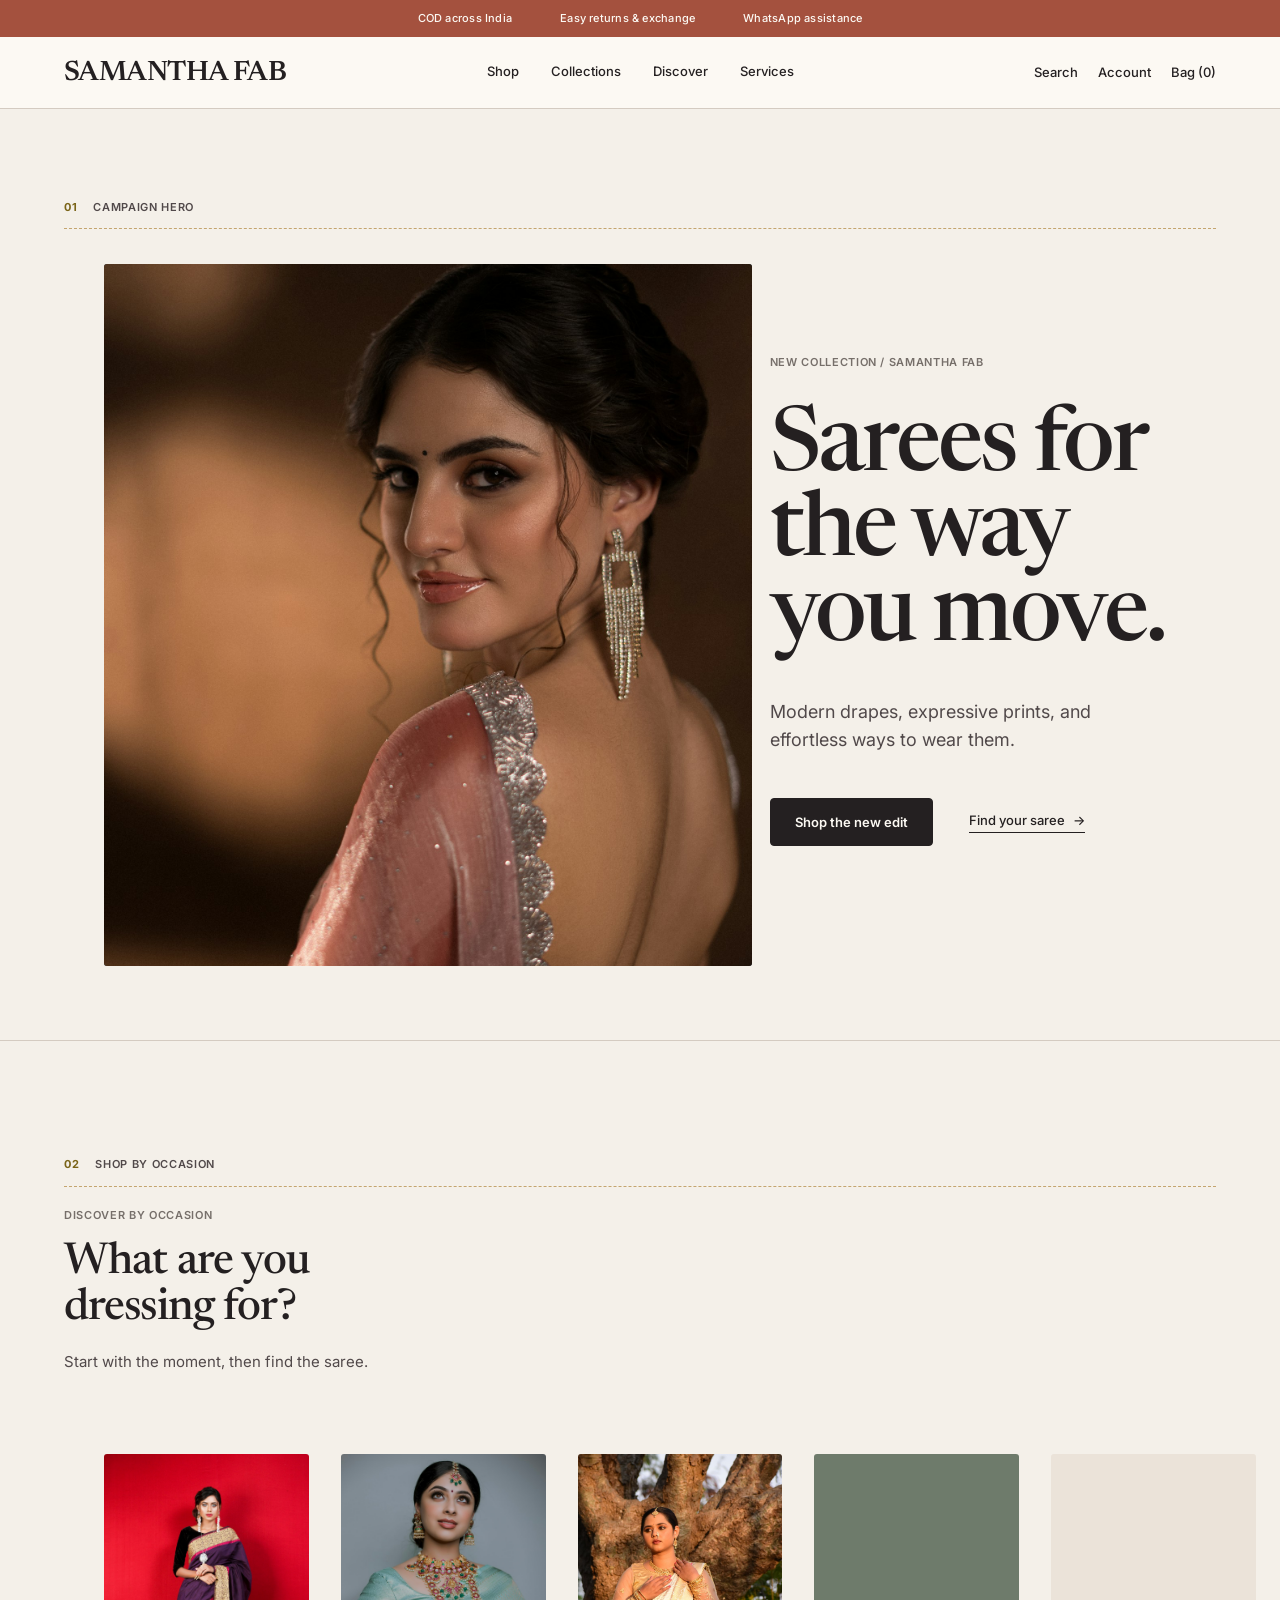
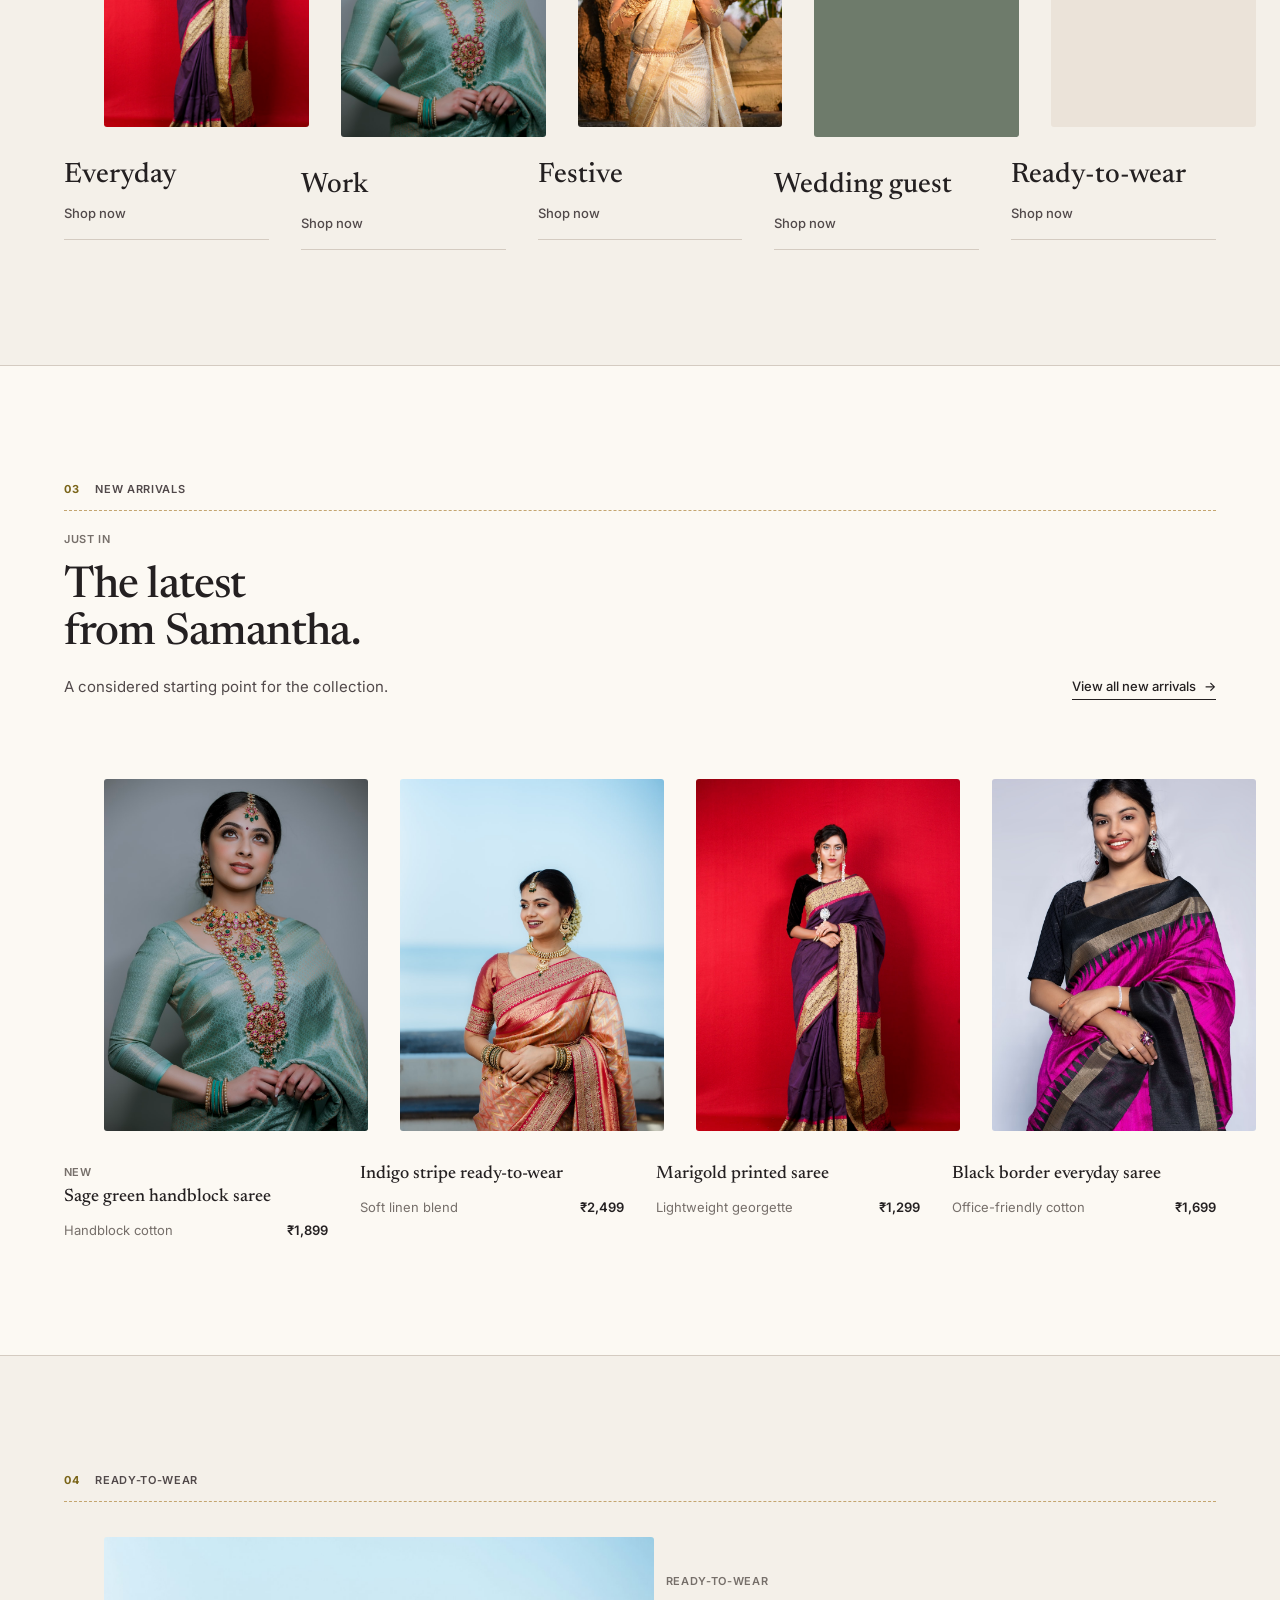
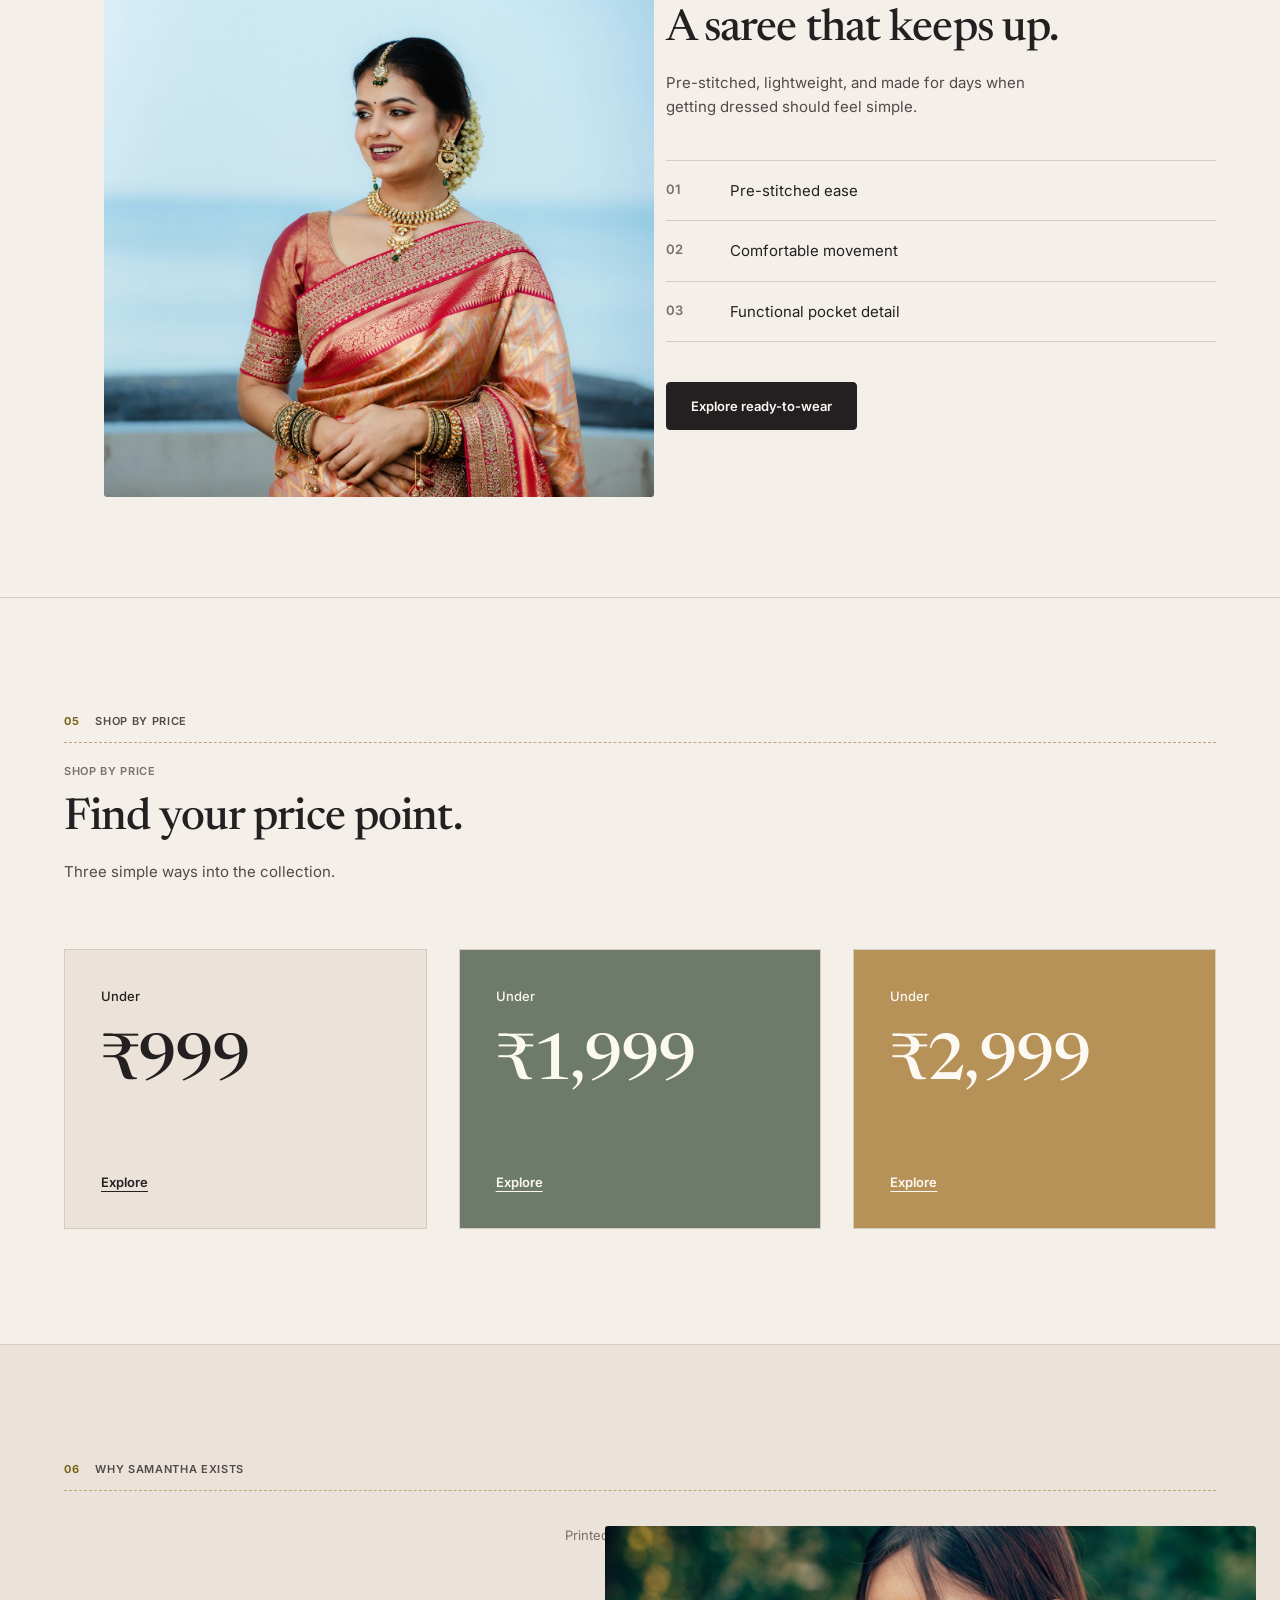
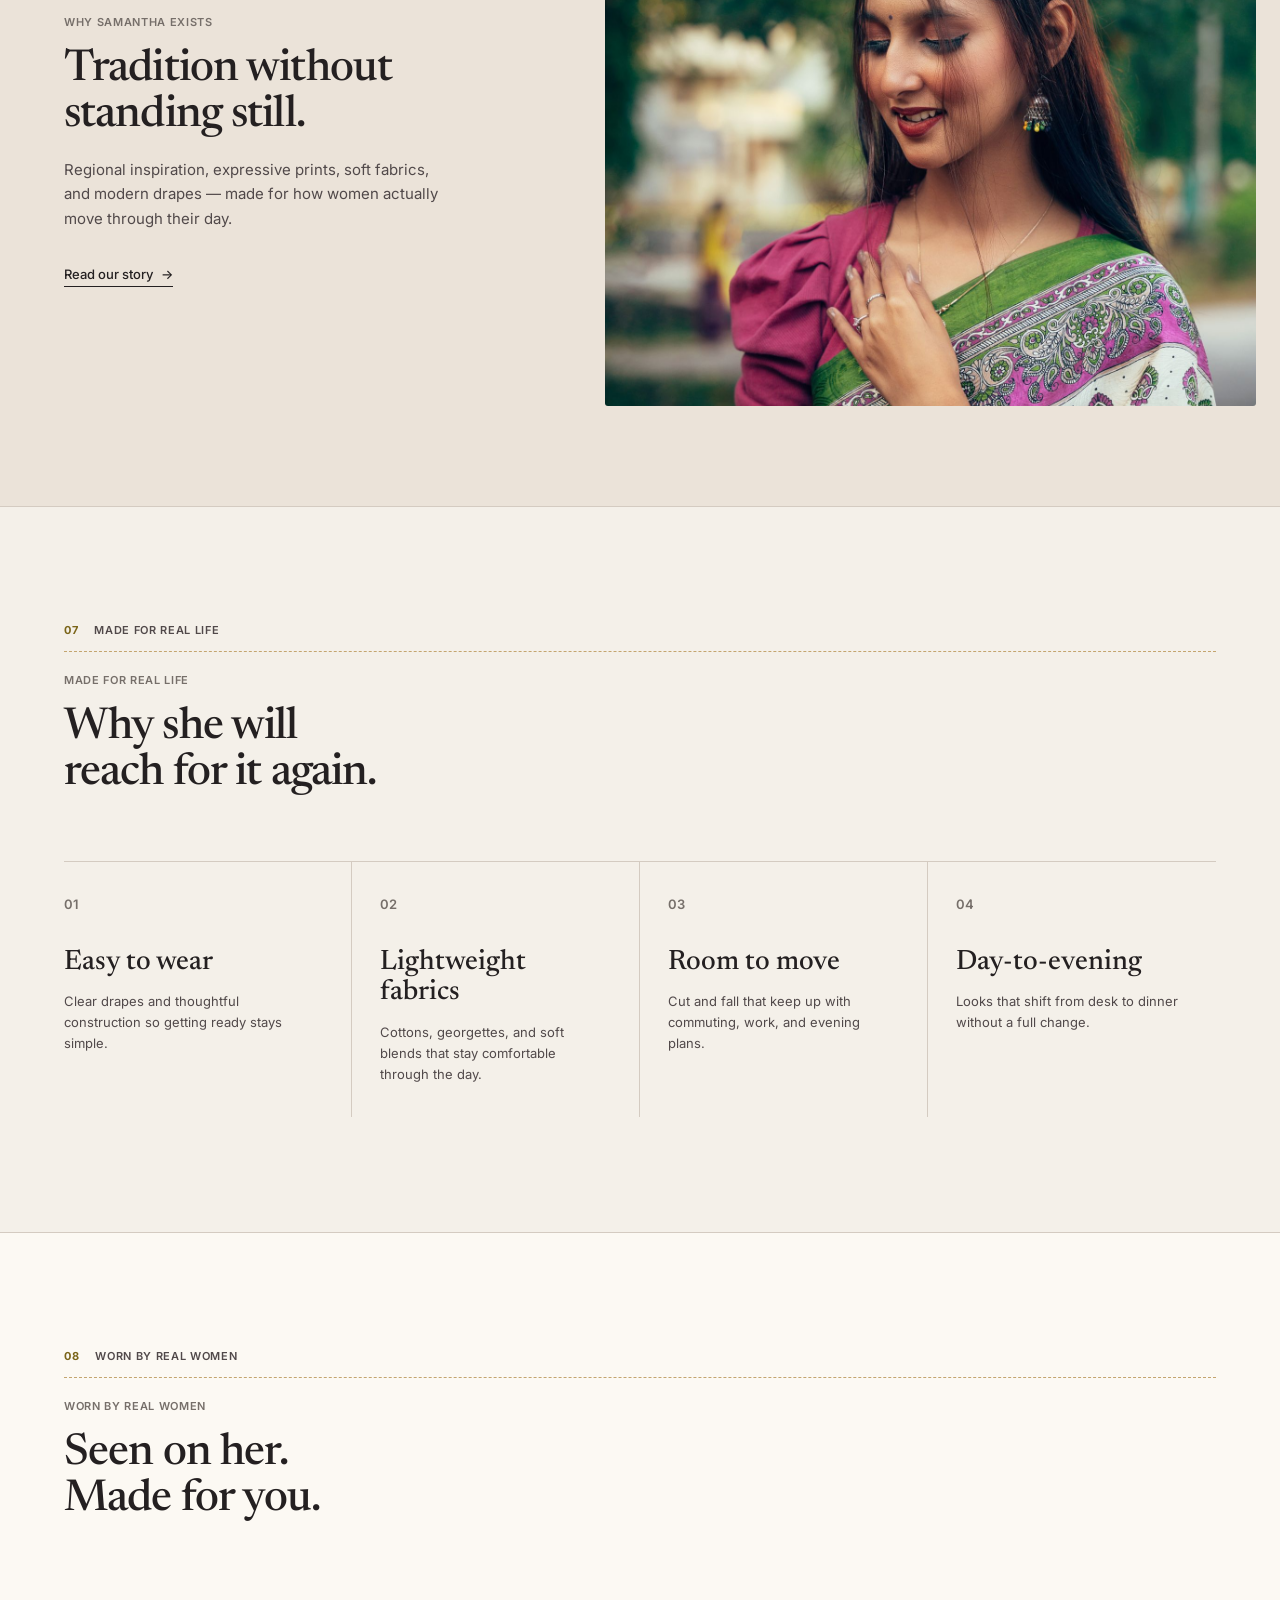
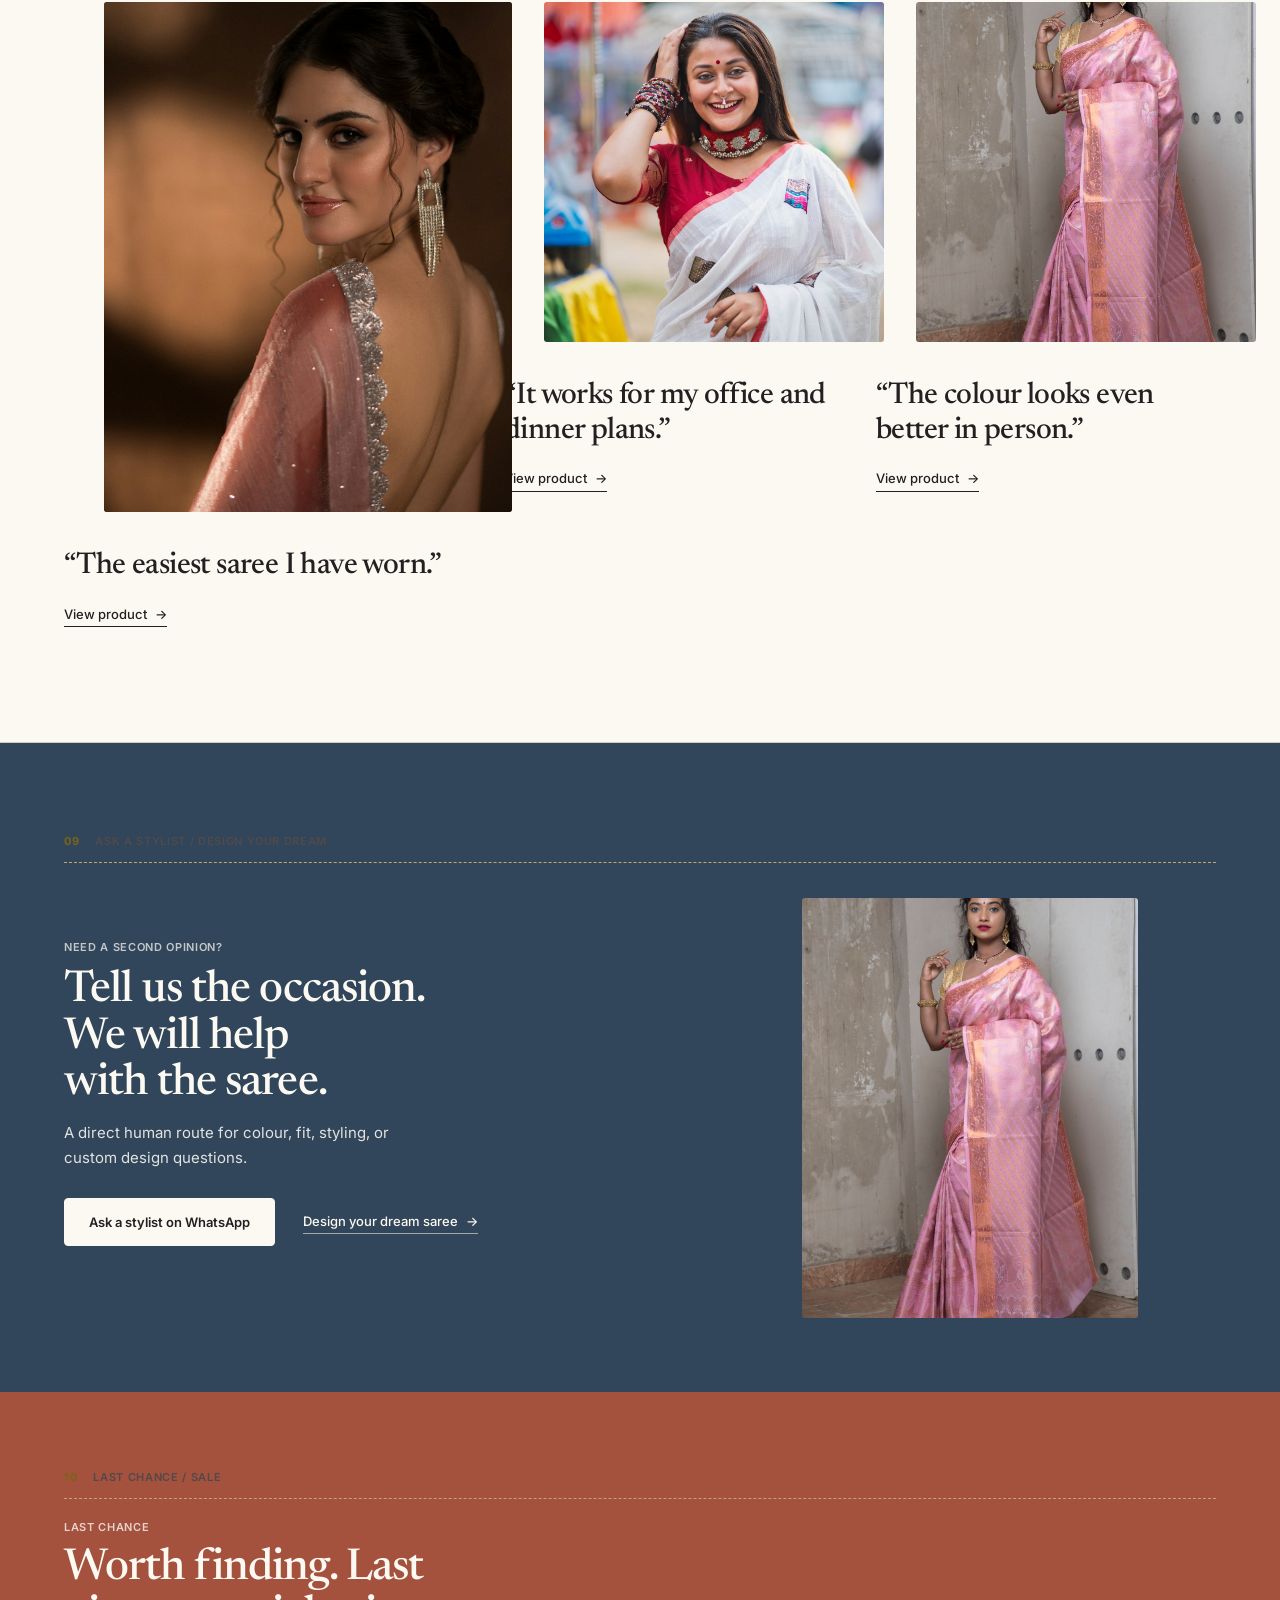
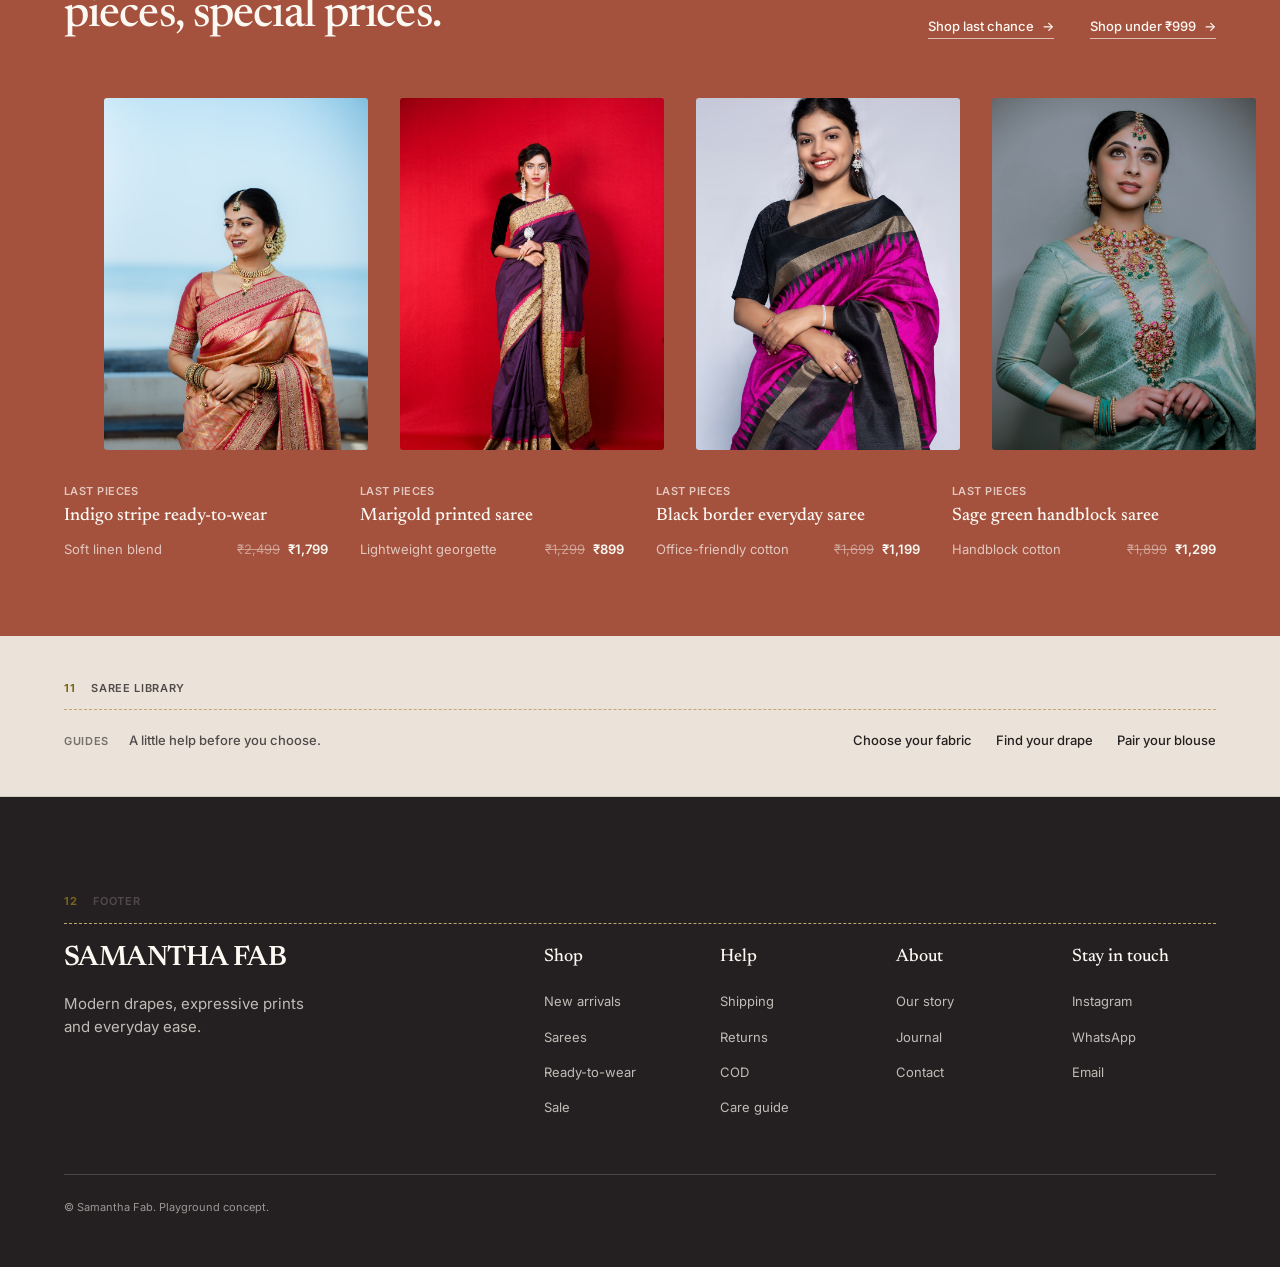
==== playground/index.html @ 2b3b17dc "Add Samantha Fab design playground as the frontend source of truth. Co-authored-by: Cursor <cursorag" ====
<!doctype html>
<html lang="en">
  <head>
    <meta charset="UTF-8" />
    <meta name="viewport" content="width=device-width, initial-scale=1.0" />
    <title>Samantha Fab — Modern Indian Sarees</title>
    <meta
      name="description"
      content="Modern drapes, expressive prints, and effortless ways to wear them. A homepage concept for Samantha Fab."
    />
    <meta name="robots" content="noindex, nofollow" />
    <link rel="stylesheet" href="./styles/tokens.css" />
    <link rel="stylesheet" href="./styles/layout.css" />
    <link rel="stylesheet" href="./styles/homepage.css" />
    <link rel="stylesheet" href="./styles/review.css" />
  </head>
  <body>
    <div id="app" data-page="homepage"></div>
    <script type="module" src="./app.js"></script>
  </body>
</html>
---- playground/styles/tokens.css ----
@import url("https://fonts.googleapis.com/css2?family=Inter:wght@400;500;600;700&family=Newsreader:opsz,wght@6..72,400;6..72,500;6..72,600&display=swap");

:root {
  --paper: #f4f0e9;
  --paper-deep: #ebe3d9;
  --cream: #fcf9f3;
  --ink: #242021;
  --ink-soft: #51494a;
  --muted: #766f6a;
  --rule: #d4cbc1;
  --rule-dark: #a69a91;
  --rust: #a4513e;
  --rust-soft: #d6a090;
  --indigo: #31465b;
  --moss: #6e7b6b;
  --ochre: #b69158;
  --white: #ffffff;

  --annotation-bg: #f3ebcf;
  --annotation-line: #c4a56f;
  --annotation-label: #7a6418;

  --font-display: "Newsreader", Georgia, "Times New Roman", serif;
  --font-body: "Inter", ui-sans-serif, system-ui, -apple-system, BlinkMacSystemFont, "Segoe UI", sans-serif;

  --text-xs: 11px;
  --text-sm: 13px;
  --text-md: 15px;
  --text-lg: 18px;
  --text-xl: 28px;
  --text-2xl: 44px;
  --text-hero: clamp(60px, 7vw, 108px);
  --text-hero-mobile: clamp(48px, 15vw, 72px);
  --text-section-mobile: 38px;

  --content-max: 1440px;
  --page-pad: clamp(20px, 5vw, 80px);
  --grid-gap: clamp(20px, 2.5vw, 40px);
  --section-pad-y: clamp(72px, 9vw, 144px);
  --stack-gap: clamp(20px, 2.5vw, 32px);
  --copy-inset: clamp(28px, 4vw, 64px);
  --rail-gap-top: clamp(40px, 5vw, 64px);
  --item-gap: clamp(16px, 2vw, 28px);

  --radius-media: 3px;
  --radius-control: 4px;
  --z-sticky: 40;
  --focus-ring: 2px solid var(--rust);
}

@media (max-width: 768px) {
  :root {
    --page-pad: 20px;
    --section-pad-y: clamp(56px, 12vw, 88px);
    --copy-inset: 24px;
    --rail-gap-top: 36px;
  }
}
---- playground/styles/layout.css ----
* {
  box-sizing: border-box;
}

html {
  scroll-behavior: smooth;
}

body {
  margin: 0;
  background: var(--paper);
  color: var(--ink);
  font-family: var(--font-body);
  font-size: var(--text-md);
  line-height: 1.55;
  -webkit-font-smoothing: antialiased;
}

img,
video {
  display: block;
  max-width: 100%;
}

a {
  color: inherit;
}

button {
  font: inherit;
  color: inherit;
  background: none;
  border: 0;
  cursor: pointer;
}

:focus-visible {
  outline: var(--focus-ring);
  outline-offset: 3px;
}

.site {
  width: 100%;
  min-height: 100vh;
  background: var(--paper);
}

.shell {
  width: min(100%, var(--content-max));
  margin-inline: auto;
  padding-inline: var(--page-pad);
}

.section {
  position: relative;
  padding-block: var(--section-pad-y);
}

.section--flush {
  padding-block: 0;
}

.section--compact {
  padding-block: clamp(48px, 6vw, 80px);
}

.section__inner {
  width: min(100%, var(--content-max));
  margin-inline: auto;
  padding-inline: var(--page-pad);
}

.grid-12 {
  display: grid;
  grid-template-columns: repeat(12, minmax(0, 1fr));
  gap: var(--grid-gap);
}

.eyebrow {
  display: block;
  margin: 0 0 16px;
  color: var(--muted);
  font-size: var(--text-xs);
  font-weight: 600;
  letter-spacing: 0.06em;
  text-transform: uppercase;
}

.section-title {
  margin: 0;
  max-width: 18ch;
  color: var(--ink);
  font-family: var(--font-display);
  font-size: clamp(32px, 4vw, var(--text-2xl));
  font-weight: 500;
  line-height: 1.05;
  letter-spacing: -0.02em;
  text-wrap: balance;
}

.section-copy {
  margin: 18px 0 0;
  max-width: 42ch;
  color: var(--ink-soft);
  font-size: var(--text-md);
  line-height: 1.65;
  text-wrap: pretty;
}

.section-heading {
  display: flex;
  flex-direction: column;
  gap: 0;
}

.section-heading__row {
  display: flex;
  flex-wrap: wrap;
  align-items: flex-end;
  justify-content: space-between;
  gap: 20px 40px;
}

.text-link {
  display: inline-flex;
  align-items: center;
  gap: 8px;
  width: fit-content;
  color: var(--ink);
  font-size: var(--text-sm);
  font-weight: 500;
  text-decoration: none;
  border-bottom: 1px solid currentColor;
  padding-bottom: 2px;
  transition: color 160ms ease, gap 160ms ease, border-color 160ms ease;
}

.text-link:hover {
  color: var(--rust);
  gap: 12px;
}

.text-link__arrow {
  display: inline-block;
  transition: transform 160ms ease;
}

.text-link:hover .text-link__arrow {
  transform: translateX(3px);
}

.button {
  display: inline-flex;
  align-items: center;
  justify-content: center;
  min-height: 48px;
  padding: 0 24px;
  border: 1px solid var(--ink);
  border-radius: var(--radius-control);
  font-size: var(--text-sm);
  font-weight: 600;
  text-decoration: none;
  transition: background-color 160ms ease, color 160ms ease, border-color 160ms ease;
}

.button--fill {
  background: var(--ink);
  color: var(--cream);
}

.button--fill:hover {
  background: var(--rust);
  border-color: var(--rust);
}

.button--ghost {
  background: transparent;
  color: var(--cream);
  border-color: var(--cream);
}

.button--ghost:hover {
  background: var(--cream);
  color: var(--ink);
}

.button--on-dark {
  background: var(--cream);
  color: var(--ink);
  border-color: var(--cream);
}

.button--on-dark:hover {
  background: transparent;
  color: var(--cream);
}

.action-row {
  display: flex;
  flex-wrap: wrap;
  align-items: center;
  gap: 20px 36px;
}

.hairline {
  border: 0;
  border-top: 1px solid var(--rule);
  margin: 0;
}

.sr-only {
  position: absolute;
  width: 1px;
  height: 1px;
  padding: 0;
  margin: -1px;
  overflow: hidden;
  clip: rect(0, 0, 0, 0);
  white-space: nowrap;
  border: 0;
}

.review-only {
  display: none;
}

body[data-notes="true"] .review-only {
  display: revert;
}

@media (prefers-reduced-motion: reduce) {
  *,
  *::before,
  *::after {
    scroll-behavior: auto !important;
    transition-duration: 0.01ms !important;
    animation-duration: 0.01ms !important;
    animation-iteration-count: 1 !important;
  }
}

@media (max-width: 1024px) {
  .grid-12 {
    grid-template-columns: repeat(8, minmax(0, 1fr));
  }
}

@media (max-width: 768px) {
  .grid-12 {
    grid-template-columns: 1fr;
  }

  .section-title {
    font-size: var(--text-section-mobile);
    max-width: none;
  }
}
---- playground/styles/homepage.css ----
/* Site header — utility scrolls away; header sticks */

.site-header {
  position: sticky;
  top: 0;
  z-index: var(--z-sticky);
  background: var(--cream);
}

.utility-strip {
  display: flex;
  align-items: center;
  justify-content: center;
  gap: clamp(20px, 4vw, 48px);
  min-height: 36px;
  padding: 10px var(--page-pad);
  background: var(--rust);
  color: var(--cream);
  font-size: var(--text-xs);
  font-weight: 500;
  letter-spacing: 0.02em;
}

.utility-strip__item {
  white-space: nowrap;
}

.primary-nav {
  position: relative;
  display: grid;
  grid-template-columns: minmax(160px, 1fr) auto minmax(160px, 1fr);
  align-items: center;
  gap: 20px;
  min-height: 72px;
  padding: 14px var(--page-pad);
  background: var(--cream);
  border-bottom: 1px solid var(--rule);
}

.header-notes {
  padding-block: 16px 0;
}

.wordmark {
  margin: 0;
  color: var(--ink);
  font-family: var(--font-display);
  font-size: clamp(22px, 2.2vw, 28px);
  font-weight: 600;
  letter-spacing: -0.02em;
  line-height: 1;
  text-decoration: none;
}

.nav-links {
  display: flex;
  align-items: center;
  justify-content: center;
  gap: clamp(20px, 2.5vw, 40px);
}

.nav-links a {
  font-size: var(--text-sm);
  font-weight: 500;
  text-decoration: none;
  border-bottom: 1px solid transparent;
  padding-bottom: 2px;
  transition: color 160ms ease, border-color 160ms ease;
}

.nav-links a:hover {
  color: var(--rust);
  border-color: var(--rust);
}

.nav-actions {
  display: flex;
  align-items: center;
  justify-content: flex-end;
  gap: 20px;
}

.nav-action {
  font-size: var(--text-sm);
  font-weight: 500;
  text-decoration: none;
  transition: color 160ms ease;
}

.nav-action:hover {
  color: var(--rust);
}

.nav-menu-toggle {
  display: none;
  min-height: 40px;
  padding: 0 12px;
  border: 1px solid var(--rule);
  border-radius: var(--radius-control);
  font-size: var(--text-sm);
  font-weight: 600;
}

/* Media */

.media {
  position: relative;
  overflow: hidden;
  width: 100%;
  border-radius: var(--radius-media);
  background: var(--paper-deep);
}

.media__frame {
  width: 100%;
  height: 100%;
  object-fit: cover;
}

.media--tone-rust { background: var(--rust); }
.media--tone-indigo { background: var(--indigo); }
.media--tone-moss { background: var(--moss); }
.media--tone-ochre { background: var(--ochre); }
.media--tone-paper { background: var(--paper-deep); }
.media--tone-ink { background: var(--ink); }

.media--fallback {
  min-height: 100%;
}

.media--ratio-portrait { aspect-ratio: 3 / 4; }
.media--ratio-square { aspect-ratio: 1 / 1; }
.media--ratio-landscape { aspect-ratio: 4 / 3; }
.media--ratio-wide { aspect-ratio: 16 / 10; }
.media--ratio-hero { aspect-ratio: 4 / 5; min-height: 520px; }
.media--fill {
  position: absolute;
  inset: 0;
  height: 100%;
  aspect-ratio: auto;
}

/* Hero */

.section--hero {
  padding-block: clamp(56px, 7vw, 104px);
  border-bottom: 1px solid var(--rule);
}

.hero-grid {
  display: grid;
  grid-template-columns: repeat(12, minmax(0, 1fr));
  column-gap: clamp(32px, 4.5vw, 72px);
  row-gap: var(--stack-gap);
  align-items: stretch;
  min-height: min(78vh, 760px);
}

.hero-media {
  grid-column: span 7;
  position: relative;
  min-height: 520px;
}

.hero-media .media {
  position: absolute;
  inset: 0;
  height: 100%;
  border-radius: var(--radius-media);
}

.hero-copy {
  grid-column: span 5;
  display: flex;
  flex-direction: column;
  justify-content: center;
  gap: clamp(24px, 3vw, 36px);
  padding: clamp(28px, 4vw, 56px) 0;
  min-width: 0;
}

.hero-copy .eyebrow {
  margin-bottom: 0;
}

.hero-title {
  margin: 0;
  max-width: 9ch;
  font-family: var(--font-display);
  font-size: var(--text-hero);
  font-weight: 500;
  line-height: 0.95;
  letter-spacing: -0.03em;
  text-wrap: balance;
}

.hero-body {
  margin: 0;
  max-width: 34ch;
  color: var(--ink-soft);
  font-size: var(--text-lg);
  line-height: 1.55;
}

.hero-copy .action-row {
  margin-top: 8px;
}

/* Occasion */

.section--occasion {
  border-bottom: 1px solid var(--rule);
}

.occasion-rail {
  display: grid;
  grid-template-columns: repeat(5, minmax(0, 1fr));
  gap: var(--grid-gap);
  margin-top: var(--rail-gap-top);
}

.occasion-tile {
  display: flex;
  flex-direction: column;
  min-width: 0;
  text-decoration: none;
}

.occasion-tile .media {
  aspect-ratio: 3 / 4;
}

.occasion-tile:nth-child(2) .media,
.occasion-tile:nth-child(4) .media {
  aspect-ratio: 3 / 4.15;
}

.occasion-tile__title {
  margin: 18px 0 0;
  font-family: var(--font-display);
  font-size: var(--text-xl);
  font-weight: 500;
  line-height: 1.1;
}

.occasion-tile__link {
  margin-top: 12px;
  padding-bottom: 16px;
  border-bottom: 1px solid var(--rule);
  color: var(--ink-soft);
  font-size: var(--text-sm);
  font-weight: 500;
}

.occasion-tile:hover .occasion-tile__link {
  color: var(--rust);
}

.occasion-tile:hover .media__frame,
.occasion-tile:hover .media--fallback {
  transform: scale(1.02);
}

.occasion-tile .media__frame,
.occasion-tile .media--fallback {
  transition: transform 220ms ease;
}

/* Products */

.section--products {
  background: var(--cream);
  border-bottom: 1px solid var(--rule);
}

.product-rail {
  display: grid;
  grid-template-columns: repeat(4, minmax(0, 1fr));
  gap: var(--grid-gap);
  margin-top: var(--rail-gap-top);
}

.product-card {
  display: flex;
  flex-direction: column;
  min-width: 0;
}

.product-card__link {
  display: flex;
  flex-direction: column;
  min-width: 0;
  height: 100%;
  text-decoration: none;
  color: inherit;
}

.product-card .media {
  aspect-ratio: 3 / 4;
  transition: transform 220ms ease;
}

.product-card__link:hover .media {
  transform: scale(1.02);
}

.product-card__body {
  display: flex;
  flex-direction: column;
  gap: 6px;
  padding-top: 18px;
}

.product-tag {
  margin: 0;
  color: var(--muted);
  font-size: var(--text-xs);
  font-weight: 600;
  letter-spacing: 0.04em;
  text-transform: uppercase;
}

.product-name {
  margin: 0;
  font-family: var(--font-display);
  font-size: var(--text-lg);
  font-weight: 500;
  line-height: 1.2;
}

.product-meta {
  display: flex;
  justify-content: space-between;
  gap: 16px;
  margin-top: 6px;
  color: var(--muted);
  font-size: var(--text-sm);
}

.product-price {
  color: var(--ink);
  font-weight: 600;
}

/* Ready-to-wear split */

.section--split {
  border-bottom: 1px solid var(--rule);
}

.split-grid {
  display: grid;
  grid-template-columns: repeat(12, minmax(0, 1fr));
  column-gap: var(--copy-inset);
  row-gap: var(--stack-gap);
  align-items: center;
}

.split-media {
  grid-column: span 6;
  position: relative;
  min-height: 560px;
}

.split-media .media {
  position: absolute;
  inset: 0;
}

.split-copy {
  grid-column: span 6;
  padding: clamp(16px, 3vw, 40px) 0;
  min-width: 0;
}

.point-list {
  list-style: none;
  margin: 40px 0 0;
  padding: 0;
}

.point-item {
  display: grid;
  grid-template-columns: 48px minmax(0, 1fr);
  gap: 16px;
  padding: 18px 0;
  border-top: 1px solid var(--rule);
  font-size: var(--text-md);
}

.point-item:last-child {
  border-bottom: 1px solid var(--rule);
}

.point-item__index {
  color: var(--muted);
  font-size: var(--text-sm);
  font-weight: 600;
}

.split-copy .button,
.split-copy .action-row {
  margin-top: 40px;
}

/* Price */

.section--price {
  border-bottom: 1px solid var(--rule);
}

.price-grid {
  display: grid;
  grid-template-columns: repeat(3, minmax(0, 1fr));
  gap: var(--grid-gap);
  margin-top: var(--rail-gap-top);
}

.price-panel {
  display: flex;
  flex-direction: column;
  justify-content: space-between;
  min-height: 280px;
  padding: clamp(28px, 3vw, 36px);
  border: 1px solid var(--rule);
  text-decoration: none;
  transition: border-color 160ms ease;
}

.price-panel:hover {
  border-color: var(--rule-dark);
}

.price-panel--paper { background: var(--paper-deep); }
.price-panel--moss { background: var(--moss); color: var(--cream); }
.price-panel--ochre { background: var(--ochre); color: var(--cream); }

.price-panel__label {
  font-size: var(--text-sm);
  font-weight: 500;
}

.price-panel__value {
  margin: 28px 0 auto;
  font-family: var(--font-display);
  font-size: clamp(40px, 5vw, 64px);
  font-weight: 500;
  line-height: 0.95;
  letter-spacing: -0.03em;
}

.price-panel__cta {
  margin-top: 28px;
  font-size: var(--text-sm);
  font-weight: 600;
  text-decoration: underline;
  text-underline-offset: 4px;
}

.price-panel--moss .price-panel__cta,
.price-panel--ochre .price-panel__cta {
  color: var(--cream);
}

/* Story */

.section--story {
  background: var(--paper-deep);
  border-bottom: 1px solid var(--rule);
}

.story-grid {
  display: grid;
  grid-template-columns: repeat(12, minmax(0, 1fr));
  column-gap: var(--copy-inset);
  row-gap: var(--stack-gap);
  align-items: center;
}

.story-copy {
  grid-column: span 5;
  min-width: 0;
}

.story-media {
  grid-column: span 7;
  position: relative;
  min-height: 480px;
}

.story-media .media {
  position: absolute;
  inset: 0;
}

.media-caption {
  margin-top: 14px;
  color: var(--muted);
  font-size: var(--text-sm);
}

.story-copy .text-link {
  margin-top: 32px;
}

/* Benefits */

.section--benefits {
  border-bottom: 1px solid var(--rule);
}

.benefit-grid {
  display: grid;
  grid-template-columns: repeat(4, minmax(0, 1fr));
  margin-top: var(--rail-gap-top);
  border-top: 1px solid var(--rule);
}

.benefit-item {
  padding: 32px 28px 32px 0;
  border-right: 1px solid var(--rule);
}

.benefit-item:last-child {
  border-right: 0;
  padding-right: 0;
}

.benefit-item:not(:first-child) {
  padding-left: 28px;
}

.benefit-index {
  display: block;
  margin-bottom: 32px;
  color: var(--muted);
  font-size: var(--text-sm);
  font-weight: 600;
}

.benefit-title {
  margin: 0 0 14px;
  font-family: var(--font-display);
  font-size: var(--text-xl);
  font-weight: 500;
  line-height: 1.1;
}

.benefit-copy {
  margin: 0;
  color: var(--ink-soft);
  font-size: var(--text-sm);
  line-height: 1.6;
  max-width: 28ch;
}

/* Proof */

.section--proof {
  background: var(--cream);
  border-bottom: 1px solid var(--rule);
}

.proof-grid {
  display: grid;
  grid-template-columns: 1.2fr 1fr 1fr;
  gap: var(--grid-gap);
  margin-top: var(--rail-gap-top);
}

.proof-card {
  display: flex;
  flex-direction: column;
  min-width: 0;
}

.proof-card--feature .media {
  aspect-ratio: 4 / 5;
}

.proof-card:not(.proof-card--feature) .media {
  aspect-ratio: 1 / 1;
}

.proof-quote {
  margin: 22px 0 0;
  font-family: var(--font-display);
  font-size: clamp(22px, 2.4vw, 30px);
  font-weight: 500;
  line-height: 1.15;
  letter-spacing: -0.02em;
}

.proof-caption {
  margin: 12px 0 0;
  color: var(--muted);
  font-size: var(--text-sm);
}

.proof-card .text-link {
  margin-top: 20px;
}

/* Service */

.section--service {
  background: var(--indigo);
  color: var(--cream);
  padding-block: clamp(56px, 7vw, 96px);
}

.section--service .eyebrow {
  color: rgba(252, 249, 243, 0.72);
  margin-bottom: 12px;
}

.section--service .section-title {
  color: var(--cream);
  max-width: 16ch;
}

.section--service .section-copy {
  color: var(--cream);
  opacity: 0.88;
  margin-top: 14px;
  max-width: 38ch;
}

.service-grid {
  display: grid;
  grid-template-columns: repeat(12, minmax(0, 1fr));
  column-gap: clamp(28px, 3.5vw, 48px);
  row-gap: 28px;
  align-items: center;
}

.service-copy {
  grid-column: span 7;
  display: flex;
  flex-direction: column;
  justify-content: center;
  min-width: 0;
  padding: 0;
}

.service-media {
  grid-column: span 5;
  position: relative;
  min-height: 280px;
  max-height: 420px;
  aspect-ratio: 4 / 5;
}

.service-media .media {
  position: absolute;
  inset: 0;
}

.section--service .text-link {
  color: var(--cream);
  border-color: rgba(252, 249, 243, 0.55);
}

.section--service .text-link:hover {
  color: var(--cream);
  border-color: var(--cream);
}

.service-copy .action-row {
  margin-top: 28px;
  gap: 18px 28px;
}

/* Library — quiet utility strip, deliberately underplayed */

.section--library {
  border-bottom: 1px solid var(--rule);
}

.section--library-quiet {
  padding-block: clamp(28px, 4vw, 44px);
  background: var(--paper-deep);
}

.library-quiet {
  display: flex;
  flex-wrap: wrap;
  align-items: baseline;
  justify-content: space-between;
  gap: 16px 40px;
}

.library-quiet__lead {
  display: flex;
  flex-wrap: wrap;
  align-items: baseline;
  gap: 10px 20px;
  min-width: 0;
}

.library-quiet__lead .eyebrow {
  margin: 0;
}

.library-quiet__title {
  margin: 0;
  color: var(--ink-soft);
  font-family: var(--font-body);
  font-size: var(--text-sm);
  font-weight: 500;
  line-height: 1.4;
  max-width: none;
}

.library-quiet__links {
  display: flex;
  flex-wrap: wrap;
  align-items: center;
  gap: 10px 24px;
}

.library-quiet__link {
  color: var(--ink);
  font-size: var(--text-sm);
  font-weight: 500;
  text-decoration: none;
  border-bottom: 1px solid transparent;
  padding-bottom: 1px;
  transition: color 160ms ease, border-color 160ms ease;
}

.library-quiet__link:hover {
  color: var(--rust);
  border-color: var(--rust);
}

/* Sale */

.section--sale {
  background: var(--rust);
  color: var(--cream);
  padding-block: clamp(48px, 6vw, 80px);
}

.section--sale .eyebrow {
  color: rgba(252, 249, 243, 0.78);
  margin-bottom: 10px;
}

.section--sale .section-title {
  color: var(--cream);
  max-width: 22ch;
}

.sale-block {
  display: flex;
  flex-direction: column;
  gap: clamp(28px, 4vw, 44px);
}

.sale-inner {
  display: flex;
  flex-wrap: wrap;
  align-items: flex-end;
  justify-content: space-between;
  gap: 20px 40px;
}

.sale-copy .section-title {
  margin-top: 0;
}

.section--sale .text-link {
  color: var(--cream);
  border-color: rgba(252, 249, 243, 0.65);
}

.section--sale .text-link:hover {
  border-color: var(--cream);
}

.product-rail--sale {
  margin-top: 0;
}

.product-card--on-sale {
  color: var(--cream);
}

.product-card--on-sale .product-tag {
  color: rgba(252, 249, 243, 0.7);
}

.product-card--on-sale .product-name {
  color: var(--cream);
}

.product-card--on-sale .product-meta {
  color: rgba(252, 249, 243, 0.7);
}

.product-card--on-sale .product-price {
  color: var(--cream);
}

.product-price-wrap {
  display: inline-flex;
  align-items: baseline;
  gap: 8px;
}

.product-compare {
  font-size: var(--text-sm);
  font-weight: 400;
  text-decoration: line-through;
  opacity: 0.7;
}

.product-card--on-sale .product-compare {
  color: rgba(252, 249, 243, 0.65);
}

/* Footer */

.site-footer {
  background: var(--ink);
  color: var(--cream);
  padding-block: clamp(56px, 8vw, 96px) 40px;
}

.footer-grid {
  display: grid;
  grid-template-columns: minmax(0, 1.2fr) minmax(0, 2fr);
  gap: clamp(48px, 6vw, 88px);
}

.site-footer .wordmark {
  color: var(--cream);
}

.footer-brand-copy {
  margin: 20px 0 0;
  max-width: 28ch;
  color: rgba(252, 249, 243, 0.72);
  font-size: var(--text-md);
  line-height: 1.55;
}

.footer-columns {
  display: grid;
  grid-template-columns: repeat(4, minmax(0, 1fr));
  gap: 28px 32px;
}

.footer-heading {
  margin: 0 0 18px;
  font-family: var(--font-display);
  font-size: var(--text-lg);
  font-weight: 500;
}

.footer-links {
  display: grid;
  gap: 12px;
  margin: 0;
  padding: 0;
  list-style: none;
}

.footer-links a {
  color: rgba(252, 249, 243, 0.72);
  font-size: var(--text-sm);
  text-decoration: none;
  transition: color 160ms ease;
}

.footer-links a:hover {
  color: var(--cream);
}

.footer-bottom {
  margin-top: 56px;
  padding-top: 24px;
  border-top: 1px solid rgba(212, 203, 193, 0.22);
  color: rgba(252, 249, 243, 0.55);
  font-size: var(--text-xs);
}

/* Responsive */

@media (max-width: 1100px) {
  .occasion-rail {
    grid-template-columns: repeat(3, minmax(0, 1fr));
  }

  .occasion-tile:nth-child(4),
  .occasion-tile:nth-child(5) {
    grid-column: span 1;
  }

  .product-rail {
    grid-template-columns: repeat(2, minmax(0, 1fr));
  }

  .benefit-grid {
    grid-template-columns: repeat(2, minmax(0, 1fr));
  }

  .benefit-item:nth-child(2) {
    border-right: 0;
  }

  .benefit-item:nth-child(3),
  .benefit-item:nth-child(4) {
    border-top: 1px solid var(--rule);
  }

  .proof-grid {
    grid-template-columns: 1fr 1fr;
  }

  .proof-card--feature {
    grid-column: 1 / -1;
  }
}

@media (max-width: 900px) {
  .primary-nav {
    grid-template-columns: auto 1fr auto;
  }

  .nav-links {
    display: none;
  }

  .nav-menu-toggle {
    display: inline-flex;
    align-items: center;
  }

  .hero-grid,
  .split-grid,
  .story-grid,
  .service-grid {
    grid-template-columns: 1fr;
    min-height: 0;
    row-gap: 28px;
  }

  .hero-media,
  .hero-copy,
  .split-media,
  .split-copy,
  .story-copy,
  .story-media,
  .service-copy,
  .service-media {
    grid-column: 1;
  }

  .hero-media,
  .split-media,
  .story-media {
    position: relative;
    min-height: 0;
  }

  .hero-media .media,
  .split-media .media,
  .story-media .media {
    position: relative;
    inset: auto;
    aspect-ratio: 4 / 5;
    min-height: 360px;
  }

  .service-media {
    position: relative;
    min-height: 0;
    max-height: none;
    aspect-ratio: 5 / 4;
  }

  .service-media .media {
    position: relative;
    inset: auto;
    aspect-ratio: 5 / 4;
    min-height: 220px;
  }

  .hero-copy,
  .split-copy,
  .story-copy,
  .service-copy {
    padding: 0;
  }

  .service-copy .action-row {
    margin-top: 22px;
  }

  .hero-title {
    font-size: var(--text-hero-mobile);
    max-width: none;
  }

  .price-grid {
    grid-template-columns: 1fr;
  }

  .library-quiet {
    flex-direction: column;
    align-items: flex-start;
    gap: 14px;
  }

  .footer-grid {
    grid-template-columns: 1fr;
  }

  .footer-columns {
    grid-template-columns: repeat(2, minmax(0, 1fr));
  }

  .nav-links.nav-links--open {
    position: absolute;
    top: 100%;
    left: 0;
    right: 0;
    display: flex;
    flex-direction: column;
    align-items: flex-start;
    gap: 0;
    padding: 12px var(--page-pad) 20px;
    background: var(--cream);
    border-bottom: 1px solid var(--rule);
  }

  .nav-links.nav-links--open a {
    width: 100%;
    padding: 12px 0;
    border-bottom: 1px solid var(--rule);
  }

  .site-header {
    z-index: var(--z-sticky);
  }
}

@media (max-width: 640px) {
  .utility-strip {
    justify-content: flex-start;
    overflow-x: auto;
    -webkit-overflow-scrolling: touch;
  }

  .nav-actions .nav-action--account {
    display: none;
  }

  .occasion-rail,
  .product-rail {
    display: flex;
    overflow-x: auto;
    gap: 20px;
    padding-bottom: 8px;
    scroll-snap-type: x mandatory;
    -webkit-overflow-scrolling: touch;
  }

  .occasion-tile,
  .product-card {
    flex: 0 0 min(72vw, 280px);
    scroll-snap-align: start;
  }

  .benefit-grid {
    grid-template-columns: 1fr;
  }

  .benefit-item,
  .benefit-item:not(:first-child) {
    padding: 28px 0;
    border-right: 0;
    border-bottom: 1px solid var(--rule);
  }

  .benefit-item:nth-child(3),
  .benefit-item:nth-child(4) {
    border-top: 0;
  }

  .proof-grid {
    grid-template-columns: 1fr;
    gap: 32px;
  }

  .sale-inner {
    flex-direction: column;
    align-items: flex-start;
  }

  .sale-block {
    gap: 24px;
  }
}

/* Flat fallback surface — subtle textile grain, no gradient */
.media__fallback-surface {
  position: relative;
  width: 100%;
  height: 100%;
  min-height: inherit;
}

.media__fallback-surface::after {
  content: "";
  position: absolute;
  inset: 0;
  opacity: 0.12;
  pointer-events: none;
  background-image: url("data:image/svg+xml,%3Csvg viewBox='0 0 200 200' xmlns='http://www.w3.org/2000/svg'%3E%3Cfilter id='n'%3E%3CfeTurbulence type='fractalNoise' baseFrequency='0.85' numOctaves='3' stitchTiles='stitch'/%3E%3C/filter%3E%3Crect width='100%25' height='100%25' filter='url(%23n)' opacity='0.55'/%3E%3C/svg%3E");
  background-size: 160px 160px;
  mix-blend-mode: multiply;
}

.media--tone-ink .media__fallback-surface::after,
.media--tone-indigo .media__fallback-surface::after,
.media--tone-moss .media__fallback-surface::after,
.media--tone-rust .media__fallback-surface::after {
  mix-blend-mode: soft-light;
  opacity: 0.28;
}
---- playground/styles/review.css ----
/* Review / annotation mode — only visible with ?notes=1 */

.review-banner {
  padding: 14px var(--page-pad);
  background: var(--annotation-bg);
  border-bottom: 1px solid var(--annotation-line);
  color: var(--ink);
  font-size: var(--text-sm);
}

.review-banner strong {
  font-weight: 600;
}

.section-meta {
  display: flex;
  flex-wrap: wrap;
  gap: 8px 16px;
  margin-bottom: 20px;
  padding-bottom: 12px;
  border-bottom: 1px dashed var(--annotation-line);
}

.section-meta__number,
.section-meta__name {
  font-size: var(--text-xs);
  font-weight: 700;
  letter-spacing: 0.06em;
  text-transform: uppercase;
  color: var(--annotation-label);
}

.section-meta__name {
  color: var(--ink-soft);
  font-weight: 600;
}

.annotation {
  margin-top: 28px;
  padding: 14px 16px;
  border: 1px solid var(--annotation-line);
  border-radius: var(--radius-control);
  background: var(--annotation-bg);
  color: var(--ink);
}

.annotation__label {
  display: block;
  margin-bottom: 8px;
  color: var(--annotation-label);
  font-size: var(--text-xs);
  font-weight: 700;
  letter-spacing: 0.06em;
  text-transform: uppercase;
}

.annotation__copy {
  margin: 0;
  font-size: var(--text-sm);
  line-height: 1.5;
}

.media-note {
  margin-top: 8px;
  padding: 8px 10px;
  border: 1px dashed var(--annotation-line);
  background: rgba(243, 235, 207, 0.85);
  color: var(--ink);
  font-size: var(--text-xs);
  line-height: 1.4;
}

body[data-notes="true"] .section:hover {
  outline: 1px dashed rgba(196, 165, 111, 0.55);
  outline-offset: -1px;
}

body[data-notes="true"] .playground-intro {
  display: block;
  padding: 28px var(--page-pad) 20px;
  border-bottom: 1px solid var(--rule);
  background: var(--paper-deep);
}

.playground-intro {
  display: none;
}

.playground-intro__eyebrow {
  color: var(--muted);
  font-size: var(--text-xs);
  font-weight: 600;
  letter-spacing: 0.06em;
  text-transform: uppercase;
}

.playground-intro__title {
  margin: 8px 0 6px;
  font-family: var(--font-display);
  font-size: clamp(28px, 4vw, 40px);
  font-weight: 500;
  line-height: 1.1;
}

.playground-intro__copy {
  margin: 0;
  max-width: 52ch;
  color: var(--ink-soft);
  font-size: var(--text-sm);
}


/* Restore layout when notes mode reveals annotations */
body[data-notes="true"] .section-meta.review-only {
  display: flex;
}

body[data-notes="true"] .annotation.review-only,
body[data-notes="true"] .media-note.review-only,
body[data-notes="true"] .review-banner.review-only,
body[data-notes="true"] .playground-intro.review-only,
body[data-notes="true"] .header-notes.review-only {
  display: block;
}
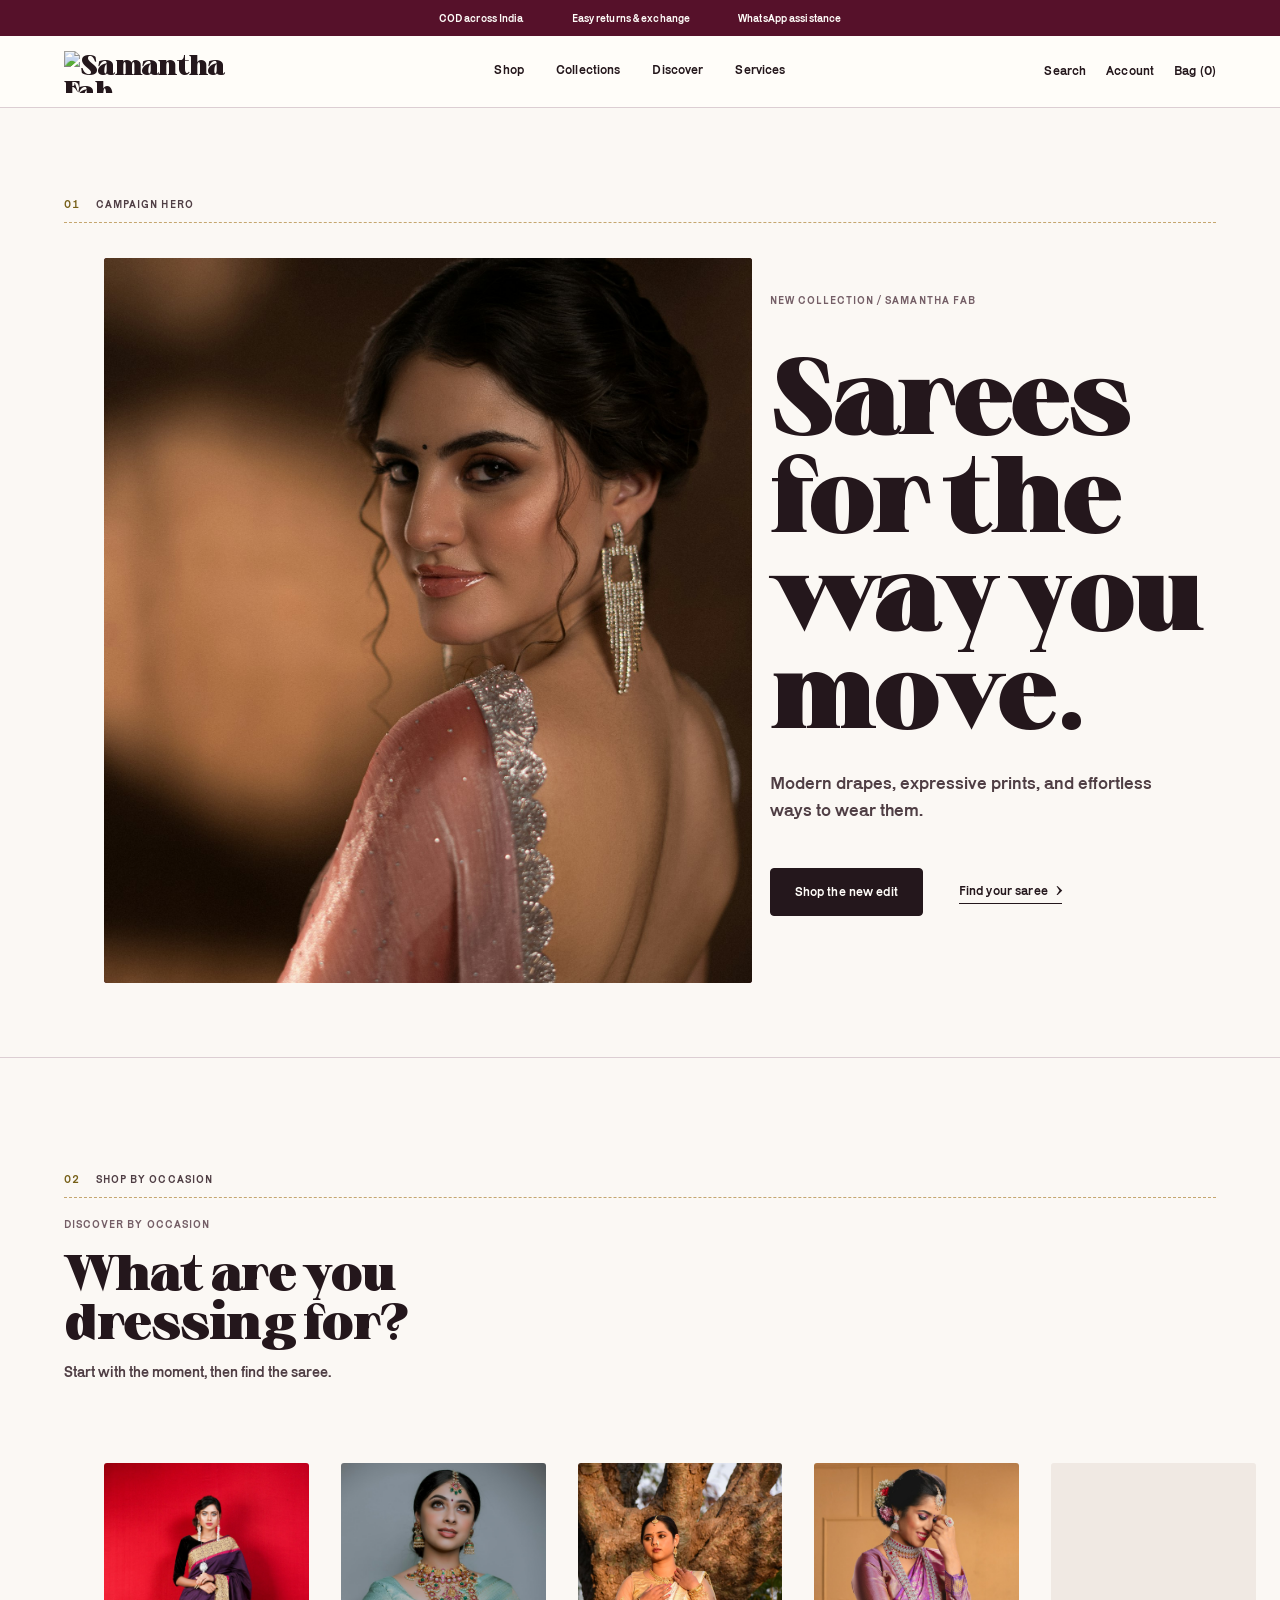
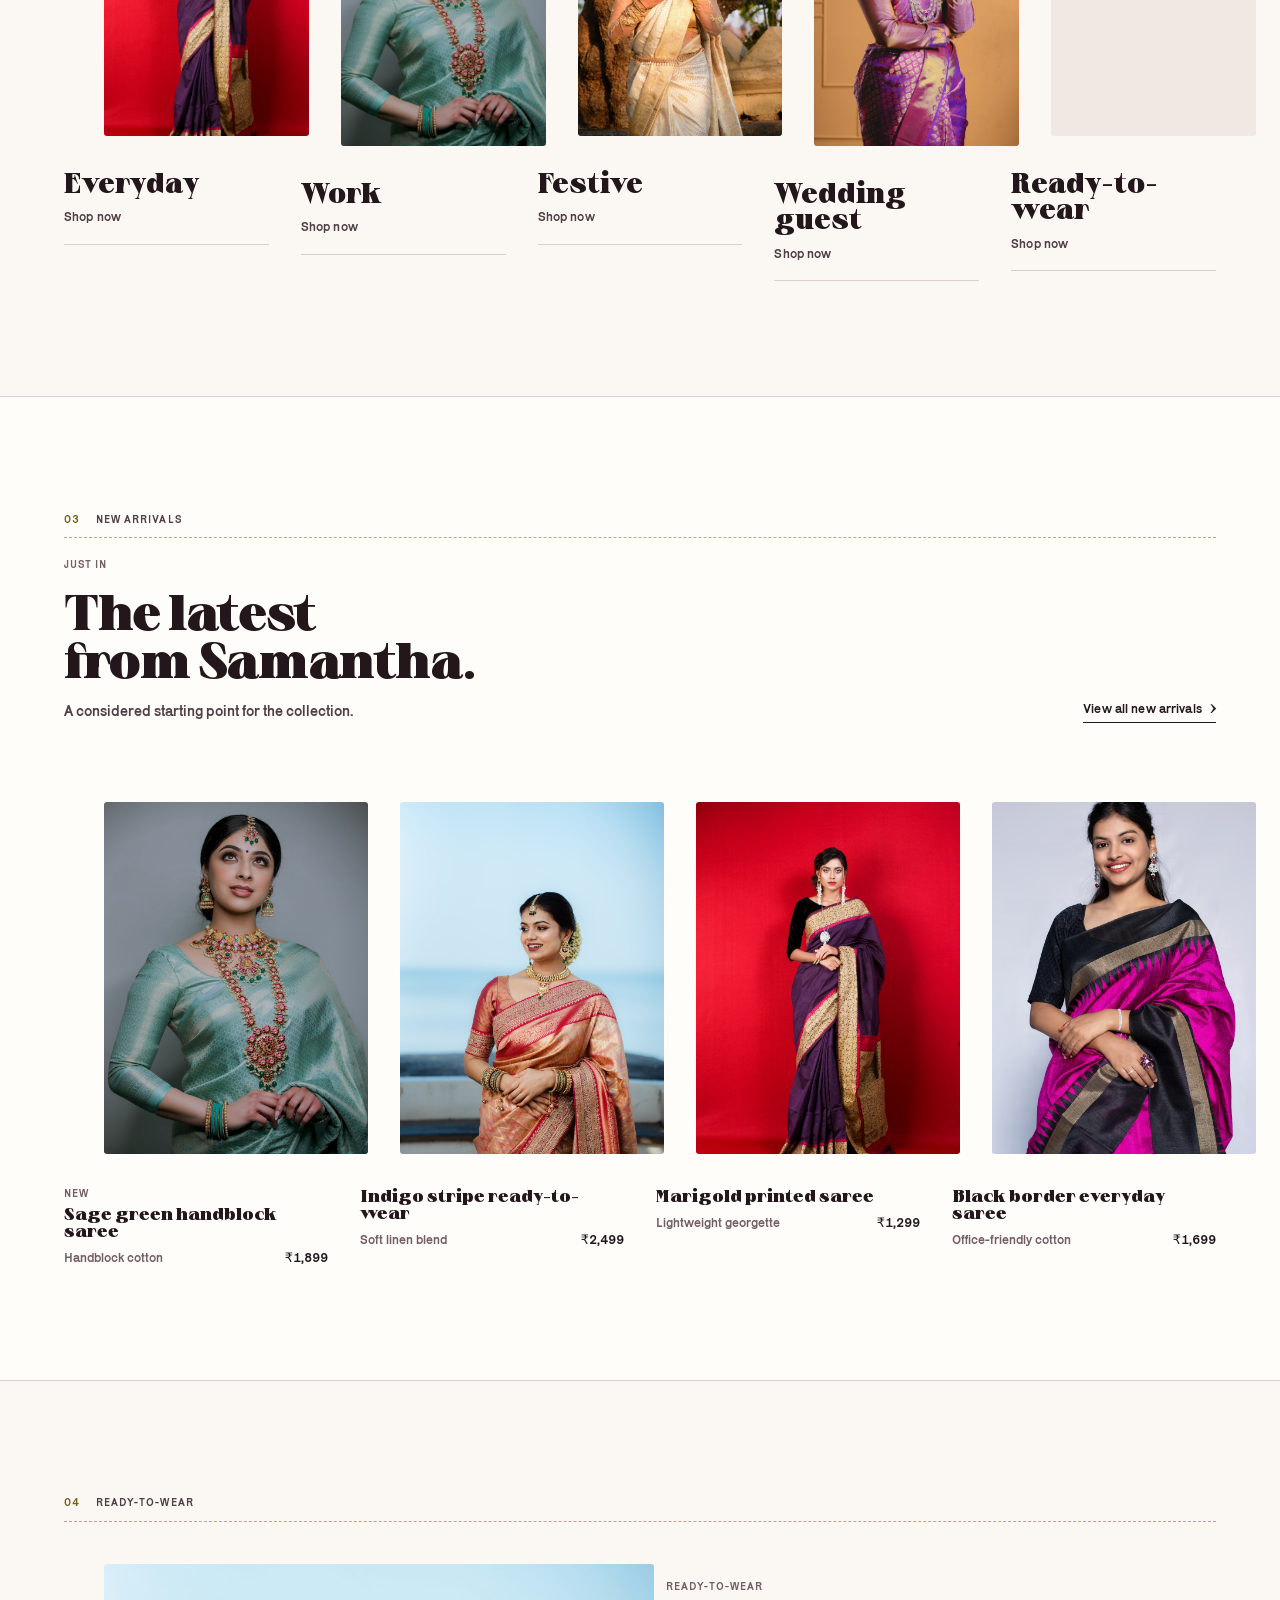
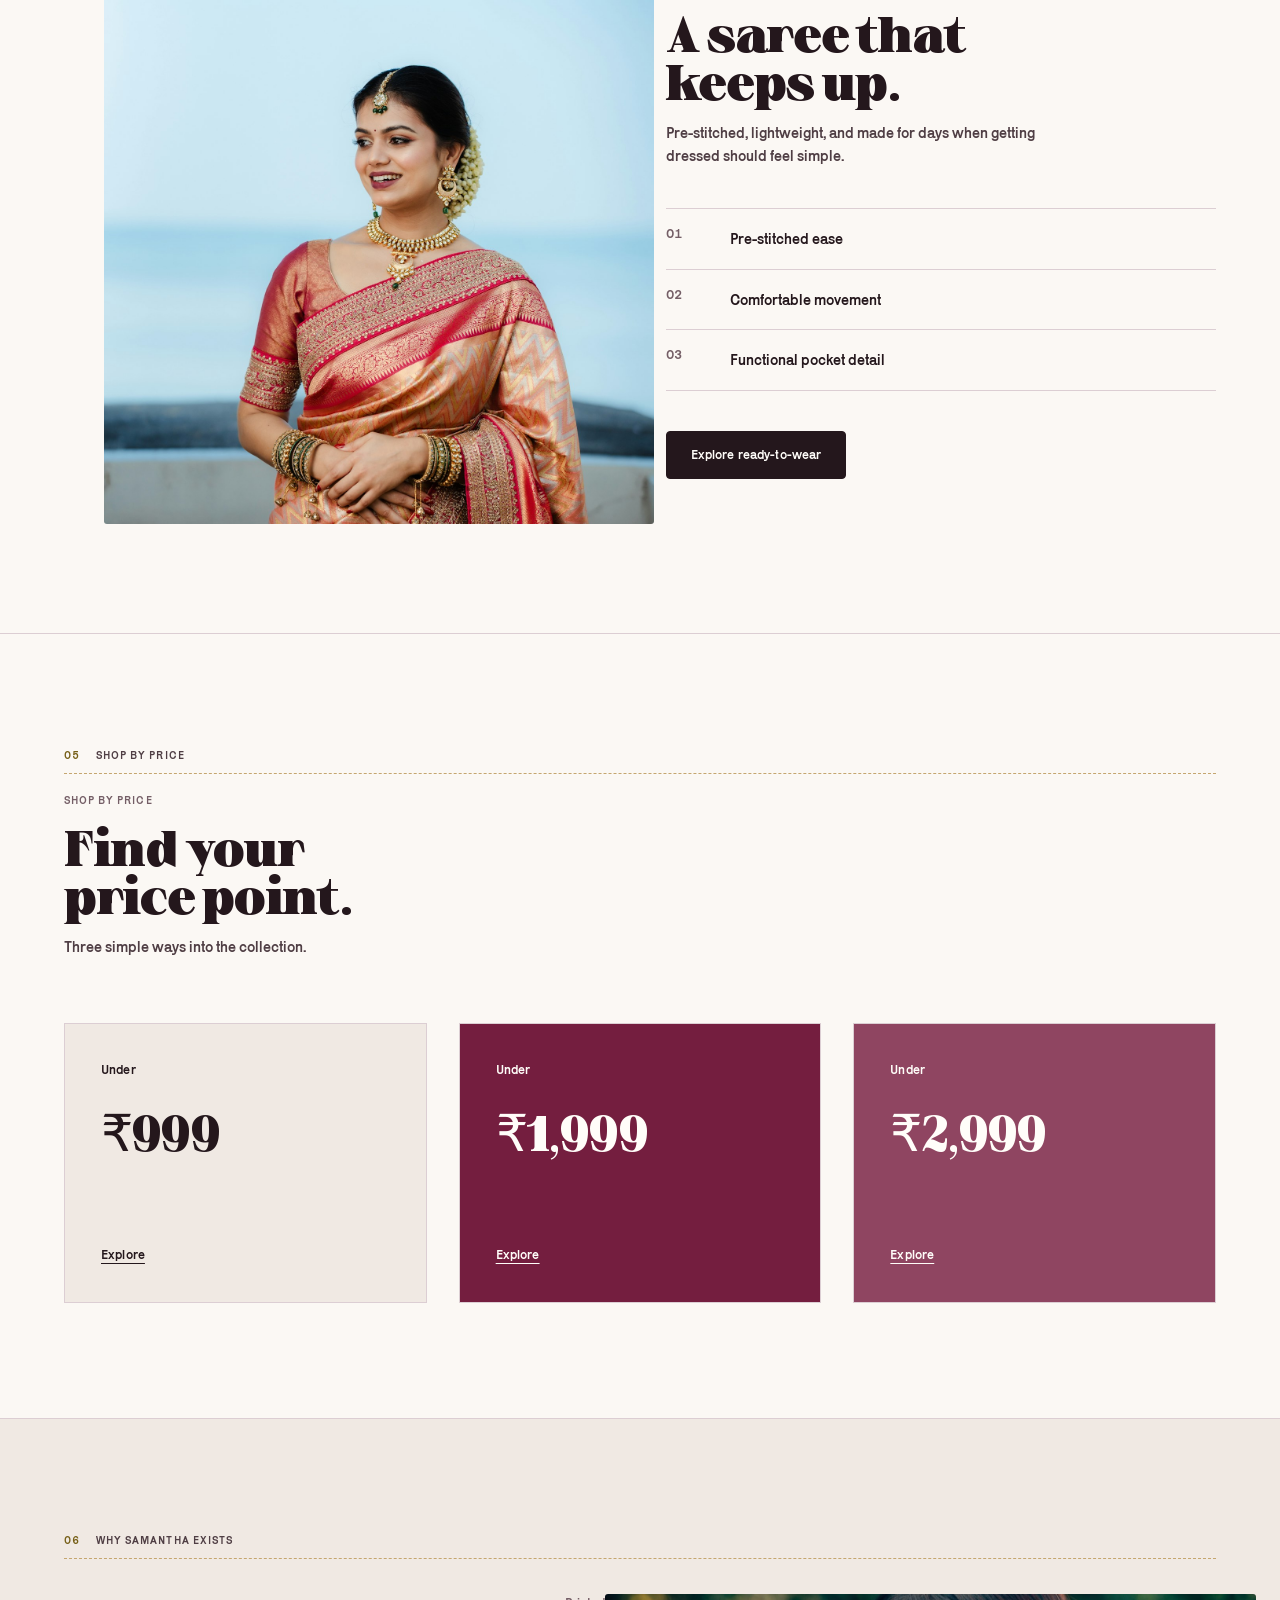
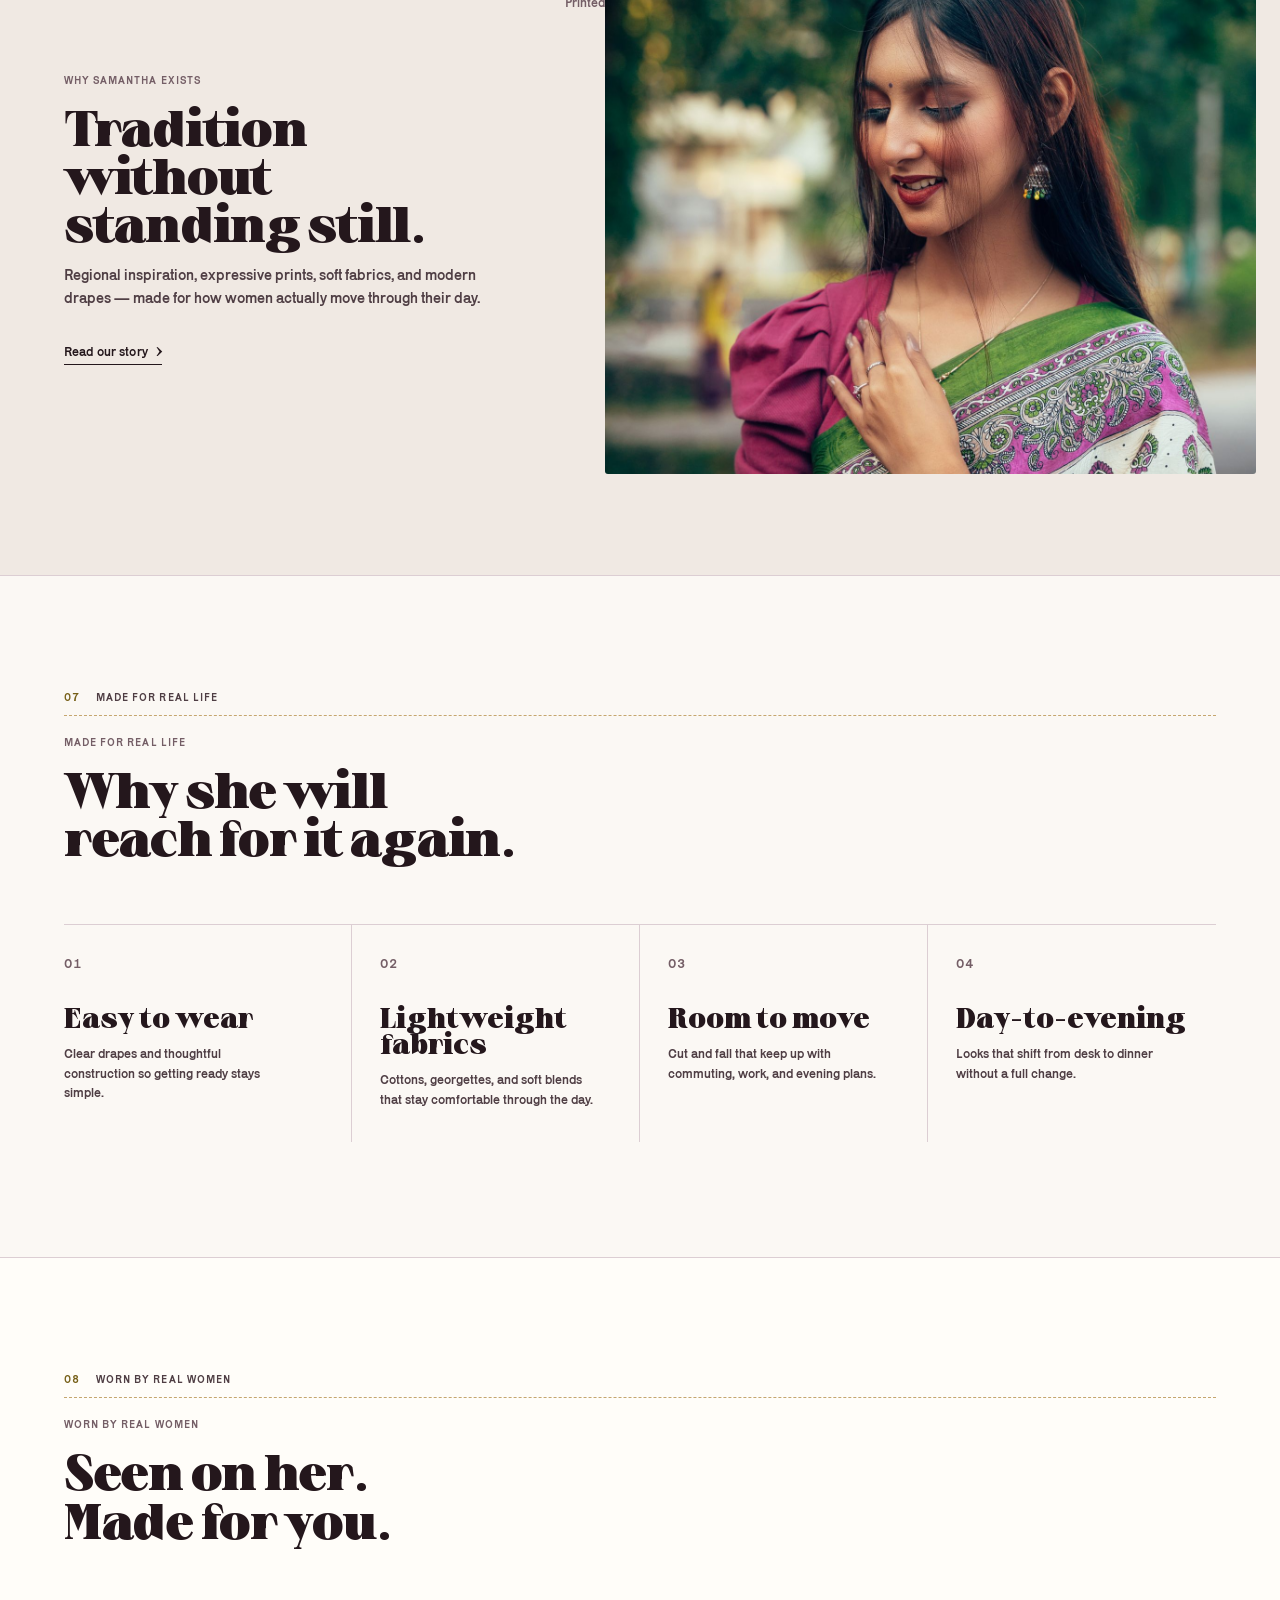
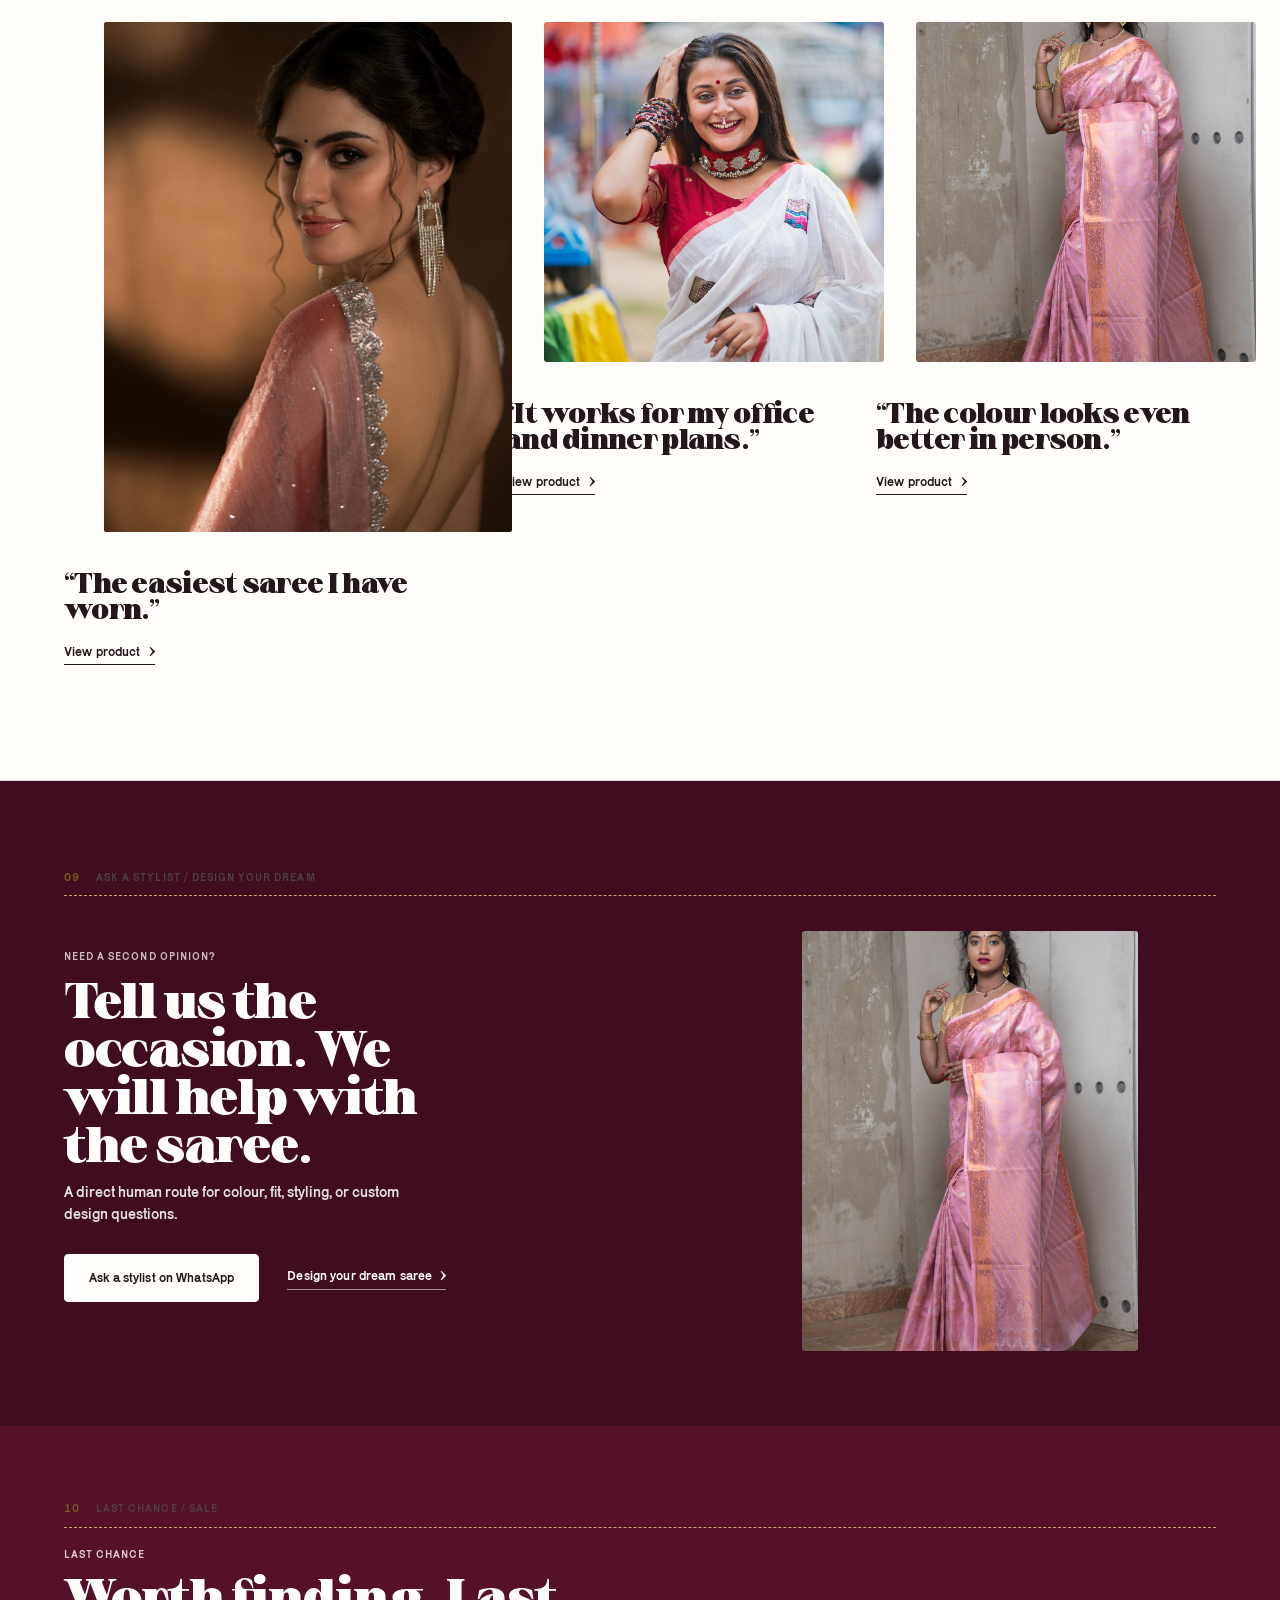
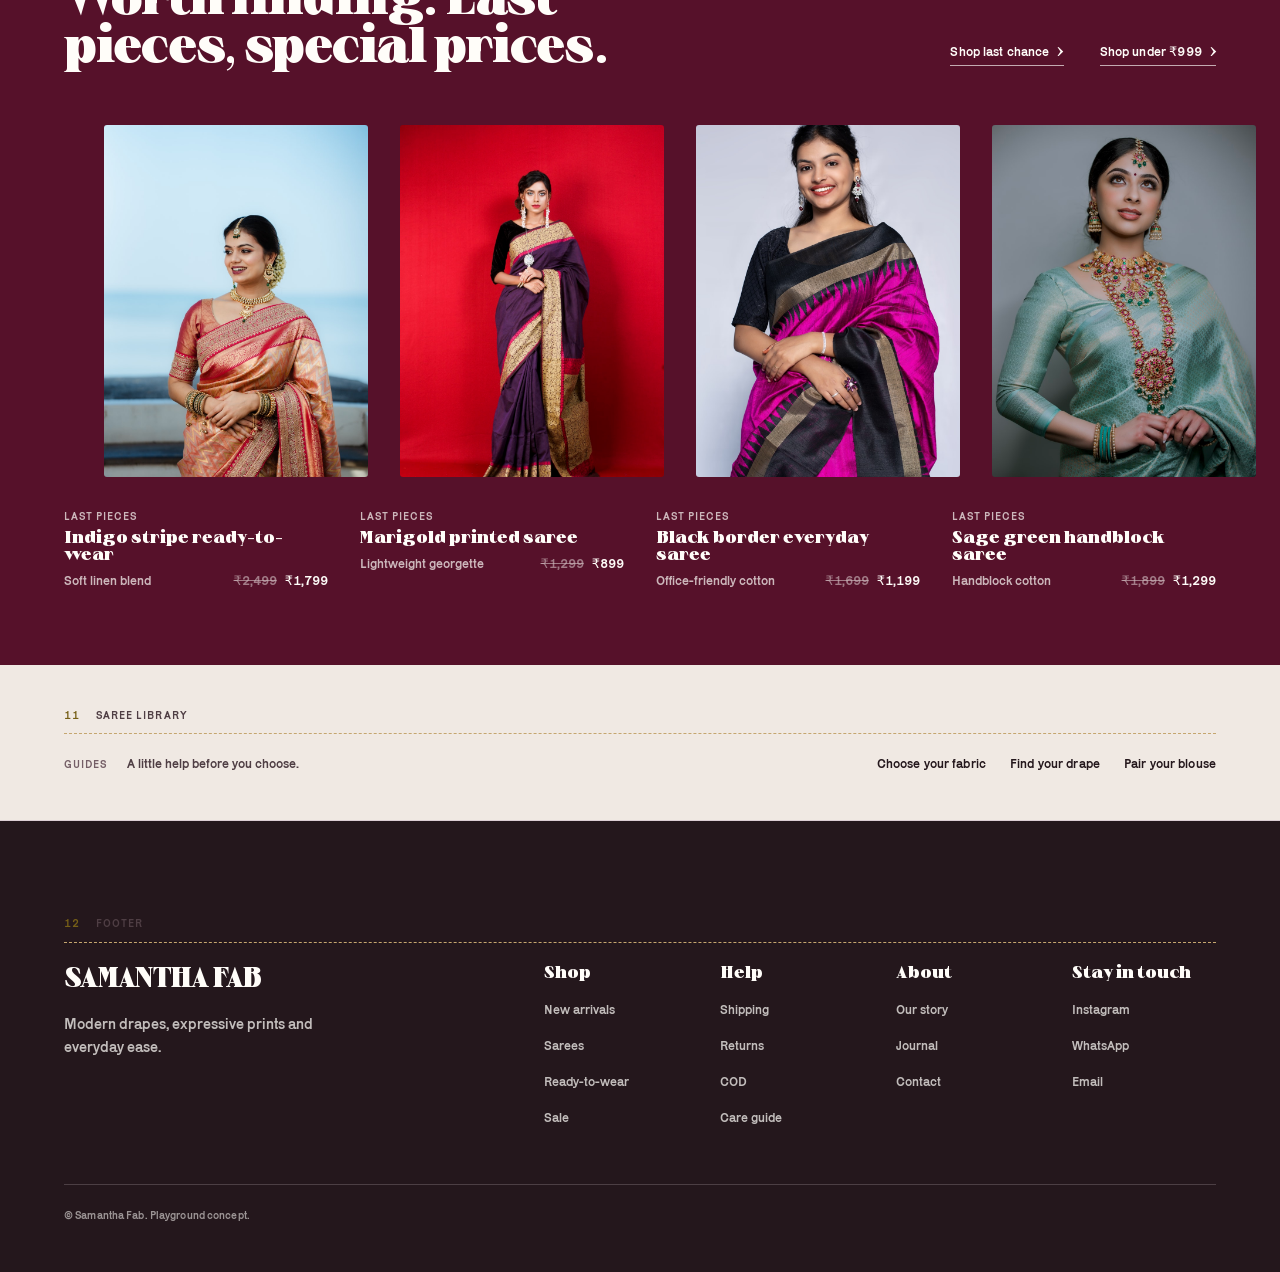
==== commit 4070430d: "Add /design campaign surface with contained hero and nav alignment. Ship the campaign landing route " ====
--- a/playground/index.html
+++ b/playground/index.html
@@ -12,7 +12,9 @@
     <link rel="stylesheet" href="./styles/tokens.css" />
     <link rel="stylesheet" href="./styles/layout.css" />
     <link rel="stylesheet" href="./styles/homepage.css" />
+    <link rel="stylesheet" href="./styles/quiet-editorial.css" />
     <link rel="stylesheet" href="./styles/review.css" />
+    <script type="module" src="./agentation.js"></script>
   </head>
   <body>
     <div id="app" data-page="homepage"></div>
--- a/playground/styles/tokens.css
+++ b/playground/styles/tokens.css
@@ -1,37 +1,106 @@
-@import url("https://fonts.googleapis.com/css2?family=Inter:wght@400;500;600;700&family=Newsreader:opsz,wght@6..72,400;6..72,500;6..72,600&display=swap");
+@font-face {
+  font-family: "Sprat";
+  src: url("../assets/fonts/sprat-variable.ttf") format("truetype");
+  font-style: normal;
+  font-weight: 100 900;
+  font-stretch: 75% 125%;
+  font-display: swap;
+}
+
+@font-face {
+  font-family: "Karrik";
+  src: url("../assets/fonts/karrik-regular.woff2") format("woff2");
+  font-style: normal;
+  font-weight: 400;
+  font-display: swap;
+}
+
+@font-face {
+  font-family: "Karrik";
+  src: url("../assets/fonts/karrik-italic.woff2") format("woff2");
+  font-style: italic;
+  font-weight: 400;
+  font-display: swap;
+}
 
 :root {
-  --paper: #f4f0e9;
-  --paper-deep: #ebe3d9;
-  --cream: #fcf9f3;
-  --ink: #242021;
-  --ink-soft: #51494a;
-  --muted: #766f6a;
-  --rule: #d4cbc1;
-  --rule-dark: #a69a91;
-  --rust: #a4513e;
-  --rust-soft: #d6a090;
-  --indigo: #31465b;
-  --moss: #6e7b6b;
-  --ochre: #b69158;
-  --white: #ffffff;
+  /* Core palette — the brand color stays exact at the 700 step. */
+  --color-primary-50: #faf3f6;
+  --color-primary-100: #f1e1e7;
+  --color-primary-200: #e3c5cf;
+  --color-primary-300: #cc9aaa;
+  --color-primary-400: #af6e84;
+  --color-primary-500: #8f4561;
+  --color-primary-600: #741e3f;
+  --color-primary: #56112a;
+  --color-primary-800: #3f0c20;
+  --color-primary-900: #350817;
 
-  --annotation-bg: #f3ebcf;
-  --annotation-line: #c4a56f;
-  --annotation-label: #7a6418;
+  /* Warm neutrals keep the light theme tactile rather than stark white. */
+  --color-paper: #fbf8f4;
+  --color-paper-deep: #f0e9e3;
+  --color-cream: #fffdf9;
+  --color-ink: #24171c;
+  --color-ink-soft: #4f3e44;
+  --color-muted: #745e66;
+  --color-rule: #dcced3;
+  --color-rule-dark: #bbaab1;
+  --color-white: #ffffff;
+  --color-cream-rgb: 255, 253, 249;
 
-  --font-display: "Newsreader", Georgia, "Times New Roman", serif;
-  --font-body: "Inter", ui-sans-serif, system-ui, -apple-system, BlinkMacSystemFont, "Segoe UI", sans-serif;
+  /* Existing semantic names retained for the page data and media tones. */
+  --paper: var(--color-paper);
+  --paper-deep: var(--color-paper-deep);
+  --cream: var(--color-cream);
+  --ink: var(--color-ink);
+  --ink-soft: var(--color-ink-soft);
+  --muted: var(--color-muted);
+  --rule: var(--color-rule);
+  --rule-dark: var(--color-rule-dark);
+  --rust: var(--color-primary);
+  --rust-soft: var(--color-primary-300);
+  --indigo: var(--color-primary-800);
+  --moss: var(--color-primary-600);
+  --ochre: var(--color-primary-500);
+  --white: var(--color-white);
 
+  --annotation-bg: #f6edd8;
+  --annotation-line: #c5a66f;
+  --annotation-label: #765f17;
+
+  /* Typography — display contrast comes from family, size, and leading. */
+  --font-display: "Sprat", Georgia, "Times New Roman", serif;
+  --font-body: "Karrik", ui-sans-serif, system-ui, -apple-system, BlinkMacSystemFont, "Segoe UI", sans-serif;
+  --font-sans-fallback: ui-sans-serif, system-ui, -apple-system, BlinkMacSystemFont, "Segoe UI", sans-serif;
+
+  --weight-body: 400;
+  --weight-display: 500;
+  --weight-ui: 400;
+  --weight-strong: 400;
+
+  --text-2xs: 10px;
   --text-xs: 11px;
   --text-sm: 13px;
-  --text-md: 15px;
-  --text-lg: 18px;
-  --text-xl: 28px;
-  --text-2xl: 44px;
-  --text-hero: clamp(60px, 7vw, 108px);
-  --text-hero-mobile: clamp(48px, 15vw, 72px);
-  --text-section-mobile: 38px;
+  --text-md: 16px;
+  --text-body: clamp(15px, 1.05vw, 17px);
+  --text-lg: clamp(18px, 1.4vw, 21px);
+  --text-xl: clamp(24px, 2.2vw, 32px);
+  --text-2xl: clamp(36px, 4vw, 56px);
+  --text-3xl: clamp(48px, 6vw, 82px);
+  --text-hero: clamp(58px, 8.5vw, 132px);
+  --text-hero-mobile: clamp(50px, 15vw, 76px);
+  --text-section-mobile: 40px;
+
+  --leading-label: 1.1;
+  --leading-tight: 0.94;
+  --leading-display: 0.9;
+  --leading-copy: 1.52;
+  --leading-body: 1.58;
+
+  --tracking-tight: -0.035em;
+  --tracking-display: -0.025em;
+  --tracking-ui: 0.01em;
+  --tracking-label: 0.095em;
 
   --content-max: 1440px;
   --page-pad: clamp(20px, 5vw, 80px);
@@ -45,7 +114,7 @@
   --radius-media: 3px;
   --radius-control: 4px;
   --z-sticky: 40;
-  --focus-ring: 2px solid var(--rust);
+  --focus-ring: 2px solid var(--color-primary);
 }
 
 @media (max-width: 768px) {
--- a/playground/styles/layout.css
+++ b/playground/styles/layout.css
@@ -11,8 +11,11 @@
   background: var(--paper);
   color: var(--ink);
   font-family: var(--font-body);
-  font-size: var(--text-md);
-  line-height: 1.55;
+  font-size: var(--text-body);
+  font-weight: var(--weight-body);
+  line-height: var(--leading-body);
+  font-synthesis: none;
+  font-kerning: normal;
   -webkit-font-smoothing: antialiased;
 }
 
@@ -81,8 +84,9 @@
   margin: 0 0 16px;
   color: var(--muted);
   font-size: var(--text-xs);
-  font-weight: 600;
-  letter-spacing: 0.06em;
+  font-weight: var(--weight-ui);
+  line-height: var(--leading-label);
+  letter-spacing: var(--tracking-label);
   text-transform: uppercase;
 }
 
@@ -92,9 +96,9 @@
   color: var(--ink);
   font-family: var(--font-display);
   font-size: clamp(32px, 4vw, var(--text-2xl));
-  font-weight: 500;
-  line-height: 1.05;
-  letter-spacing: -0.02em;
+  font-weight: var(--weight-display);
+  line-height: var(--leading-tight);
+  letter-spacing: var(--tracking-display);
   text-wrap: balance;
 }
 
@@ -102,8 +106,8 @@
   margin: 18px 0 0;
   max-width: 42ch;
   color: var(--ink-soft);
-  font-size: var(--text-md);
-  line-height: 1.65;
+  font-size: var(--text-body);
+  line-height: var(--leading-copy);
   text-wrap: pretty;
 }
 
@@ -128,7 +132,8 @@
   width: fit-content;
   color: var(--ink);
   font-size: var(--text-sm);
-  font-weight: 500;
+  font-weight: var(--weight-ui);
+  letter-spacing: var(--tracking-ui);
   text-decoration: none;
   border-bottom: 1px solid currentColor;
   padding-bottom: 2px;
@@ -158,7 +163,8 @@
   border: 1px solid var(--ink);
   border-radius: var(--radius-control);
   font-size: var(--text-sm);
-  font-weight: 600;
+  font-weight: var(--weight-strong);
+  letter-spacing: var(--tracking-ui);
   text-decoration: none;
   transition: background-color 160ms ease, color 160ms ease, border-color 160ms ease;
 }
--- a/playground/styles/homepage.css
+++ b/playground/styles/homepage.css
@@ -17,8 +17,9 @@
   background: var(--rust);
   color: var(--cream);
   font-size: var(--text-xs);
-  font-weight: 500;
-  letter-spacing: 0.02em;
+  font-weight: var(--weight-ui);
+  letter-spacing: var(--tracking-ui);
+  line-height: var(--leading-label);
 }
 
 .utility-strip__item {
@@ -42,14 +43,27 @@
 }
 
 .wordmark {
+  display: inline-flex;
+  align-items: center;
+  width: fit-content;
   margin: 0;
   color: var(--ink);
   font-family: var(--font-display);
   font-size: clamp(22px, 2.2vw, 28px);
-  font-weight: 600;
-  letter-spacing: -0.02em;
-  line-height: 1;
+  font-weight: var(--weight-display);
+  letter-spacing: var(--tracking-display);
+  line-height: var(--leading-tight);
   text-decoration: none;
+}
+
+.wordmark__image {
+  display: block;
+  width: clamp(150px, 15vw, 190px);
+  height: 42px;
+  max-width: none;
+  object-fit: cover;
+  object-position: center;
+  mix-blend-mode: multiply;
 }
 
 .nav-links {
@@ -61,7 +75,8 @@
 
 .nav-links a {
   font-size: var(--text-sm);
-  font-weight: 500;
+  font-weight: var(--weight-ui);
+  letter-spacing: var(--tracking-ui);
   text-decoration: none;
   border-bottom: 1px solid transparent;
   padding-bottom: 2px;
@@ -82,7 +97,8 @@
 
 .nav-action {
   font-size: var(--text-sm);
-  font-weight: 500;
+  font-weight: var(--weight-ui);
+  letter-spacing: var(--tracking-ui);
   text-decoration: none;
   transition: color 160ms ease;
 }
@@ -98,7 +114,8 @@
   border: 1px solid var(--rule);
   border-radius: var(--radius-control);
   font-size: var(--text-sm);
-  font-weight: 600;
+  font-weight: var(--weight-ui);
+  letter-spacing: var(--tracking-ui);
 }
 
 /* Media */
@@ -188,9 +205,9 @@
   max-width: 9ch;
   font-family: var(--font-display);
   font-size: var(--text-hero);
-  font-weight: 500;
-  line-height: 0.95;
-  letter-spacing: -0.03em;
+  font-weight: var(--weight-display);
+  line-height: var(--leading-display);
+  letter-spacing: var(--tracking-tight);
   text-wrap: balance;
 }
 
@@ -199,7 +216,7 @@
   max-width: 34ch;
   color: var(--ink-soft);
   font-size: var(--text-lg);
-  line-height: 1.55;
+  line-height: var(--leading-copy);
 }
 
 .hero-copy .action-row {
@@ -239,8 +256,8 @@
   margin: 18px 0 0;
   font-family: var(--font-display);
   font-size: var(--text-xl);
-  font-weight: 500;
-  line-height: 1.1;
+  font-weight: var(--weight-display);
+  line-height: var(--leading-tight);
 }
 
 .occasion-tile__link {
@@ -249,7 +266,8 @@
   border-bottom: 1px solid var(--rule);
   color: var(--ink-soft);
   font-size: var(--text-sm);
-  font-weight: 500;
+  font-weight: var(--weight-ui);
+  letter-spacing: var(--tracking-ui);
 }
 
 .occasion-tile:hover .occasion-tile__link {
@@ -315,8 +333,9 @@
   margin: 0;
   color: var(--muted);
   font-size: var(--text-xs);
-  font-weight: 600;
-  letter-spacing: 0.04em;
+  font-weight: var(--weight-ui);
+  line-height: var(--leading-label);
+  letter-spacing: var(--tracking-label);
   text-transform: uppercase;
 }
 
@@ -324,8 +343,8 @@
   margin: 0;
   font-family: var(--font-display);
   font-size: var(--text-lg);
-  font-weight: 500;
-  line-height: 1.2;
+  font-weight: var(--weight-display);
+  line-height: var(--leading-tight);
 }
 
 .product-meta {
@@ -335,11 +354,12 @@
   margin-top: 6px;
   color: var(--muted);
   font-size: var(--text-sm);
+  line-height: var(--leading-label);
 }
 
 .product-price {
   color: var(--ink);
-  font-weight: 600;
+  font-weight: var(--weight-strong);
 }
 
 /* Ready-to-wear split */
@@ -385,7 +405,8 @@
   gap: 16px;
   padding: 18px 0;
   border-top: 1px solid var(--rule);
-  font-size: var(--text-md);
+  font-size: var(--text-body);
+  line-height: var(--leading-body);
 }
 
 .point-item:last-child {
@@ -395,7 +416,9 @@
 .point-item__index {
   color: var(--muted);
   font-size: var(--text-sm);
-  font-weight: 600;
+  font-weight: var(--weight-ui);
+  line-height: var(--leading-label);
+  letter-spacing: var(--tracking-ui);
 }
 
 .split-copy .button,
@@ -437,22 +460,24 @@
 
 .price-panel__label {
   font-size: var(--text-sm);
-  font-weight: 500;
+  font-weight: var(--weight-ui);
+  letter-spacing: var(--tracking-ui);
 }
 
 .price-panel__value {
   margin: 28px 0 auto;
   font-family: var(--font-display);
-  font-size: clamp(40px, 5vw, 64px);
-  font-weight: 500;
-  line-height: 0.95;
-  letter-spacing: -0.03em;
+  font-size: var(--text-2xl);
+  font-weight: var(--weight-display);
+  line-height: var(--leading-display);
+  letter-spacing: var(--tracking-tight);
 }
 
 .price-panel__cta {
   margin-top: 28px;
   font-size: var(--text-sm);
-  font-weight: 600;
+  font-weight: var(--weight-strong);
+  letter-spacing: var(--tracking-ui);
   text-decoration: underline;
   text-underline-offset: 4px;
 }
@@ -535,22 +560,24 @@
   margin-bottom: 32px;
   color: var(--muted);
   font-size: var(--text-sm);
-  font-weight: 600;
+  font-weight: var(--weight-ui);
+  line-height: var(--leading-label);
+  letter-spacing: var(--tracking-label);
 }
 
 .benefit-title {
   margin: 0 0 14px;
   font-family: var(--font-display);
   font-size: var(--text-xl);
-  font-weight: 500;
-  line-height: 1.1;
+  font-weight: var(--weight-display);
+  line-height: var(--leading-tight);
 }
 
 .benefit-copy {
   margin: 0;
   color: var(--ink-soft);
   font-size: var(--text-sm);
-  line-height: 1.6;
+  line-height: var(--leading-copy);
   max-width: 28ch;
 }
 
@@ -585,10 +612,10 @@
 .proof-quote {
   margin: 22px 0 0;
   font-family: var(--font-display);
-  font-size: clamp(22px, 2.4vw, 30px);
-  font-weight: 500;
-  line-height: 1.15;
-  letter-spacing: -0.02em;
+  font-size: var(--text-xl);
+  font-weight: var(--weight-display);
+  line-height: var(--leading-tight);
+  letter-spacing: var(--tracking-display);
 }
 
 .proof-caption {
@@ -610,7 +637,7 @@
 }
 
 .section--service .eyebrow {
-  color: rgba(252, 249, 243, 0.72);
+  color: rgba(var(--color-cream-rgb), 0.72);
   margin-bottom: 12px;
 }
 
@@ -658,7 +685,7 @@
 
 .section--service .text-link {
   color: var(--cream);
-  border-color: rgba(252, 249, 243, 0.55);
+  border-color: rgba(var(--color-cream-rgb), 0.55);
 }
 
 .section--service .text-link:hover {
@@ -707,8 +734,8 @@
   color: var(--ink-soft);
   font-family: var(--font-body);
   font-size: var(--text-sm);
-  font-weight: 500;
-  line-height: 1.4;
+  font-weight: var(--weight-ui);
+  line-height: var(--leading-copy);
   max-width: none;
 }
 
@@ -722,7 +749,8 @@
 .library-quiet__link {
   color: var(--ink);
   font-size: var(--text-sm);
-  font-weight: 500;
+  font-weight: var(--weight-ui);
+  letter-spacing: var(--tracking-ui);
   text-decoration: none;
   border-bottom: 1px solid transparent;
   padding-bottom: 1px;
@@ -743,7 +771,7 @@
 }
 
 .section--sale .eyebrow {
-  color: rgba(252, 249, 243, 0.78);
+  color: rgba(var(--color-cream-rgb), 0.78);
   margin-bottom: 10px;
 }
 
@@ -772,7 +800,7 @@
 
 .section--sale .text-link {
   color: var(--cream);
-  border-color: rgba(252, 249, 243, 0.65);
+  border-color: rgba(var(--color-cream-rgb), 0.65);
 }
 
 .section--sale .text-link:hover {
@@ -788,7 +816,7 @@
 }
 
 .product-card--on-sale .product-tag {
-  color: rgba(252, 249, 243, 0.7);
+  color: rgba(var(--color-cream-rgb), 0.7);
 }
 
 .product-card--on-sale .product-name {
@@ -796,7 +824,7 @@
 }
 
 .product-card--on-sale .product-meta {
-  color: rgba(252, 249, 243, 0.7);
+  color: rgba(var(--color-cream-rgb), 0.7);
 }
 
 .product-card--on-sale .product-price {
@@ -811,13 +839,13 @@
 
 .product-compare {
   font-size: var(--text-sm);
-  font-weight: 400;
+  font-weight: var(--weight-body);
   text-decoration: line-through;
   opacity: 0.7;
 }
 
 .product-card--on-sale .product-compare {
-  color: rgba(252, 249, 243, 0.65);
+  color: rgba(var(--color-cream-rgb), 0.65);
 }
 
 /* Footer */
@@ -841,9 +869,9 @@
 .footer-brand-copy {
   margin: 20px 0 0;
   max-width: 28ch;
-  color: rgba(252, 249, 243, 0.72);
-  font-size: var(--text-md);
-  line-height: 1.55;
+  color: rgba(var(--color-cream-rgb), 0.72);
+  font-size: var(--text-body);
+  line-height: var(--leading-copy);
 }
 
 .footer-columns {
@@ -856,7 +884,8 @@
   margin: 0 0 18px;
   font-family: var(--font-display);
   font-size: var(--text-lg);
-  font-weight: 500;
+  font-weight: var(--weight-display);
+  line-height: var(--leading-tight);
 }
 
 .footer-links {
@@ -868,8 +897,10 @@
 }
 
 .footer-links a {
-  color: rgba(252, 249, 243, 0.72);
-  font-size: var(--text-sm);
+  color: rgba(var(--color-cream-rgb), 0.72);
+  font-size: var(--text-sm);
+  font-weight: var(--weight-ui);
+  line-height: var(--leading-copy);
   text-decoration: none;
   transition: color 160ms ease;
 }
@@ -881,9 +912,11 @@
 .footer-bottom {
   margin-top: 56px;
   padding-top: 24px;
-  border-top: 1px solid rgba(212, 203, 193, 0.22);
-  color: rgba(252, 249, 243, 0.55);
+  border-top: 1px solid color-mix(in srgb, var(--rule) 22%, transparent);
+  color: rgba(var(--color-cream-rgb), 0.55);
   font-size: var(--text-xs);
+  line-height: var(--leading-label);
+  letter-spacing: var(--tracking-ui);
 }
 
 /* Responsive */
--- a/playground/styles/quiet-editorial.css
+++ b/playground/styles/quiet-editorial.css
@@ -0,0 +1,99 @@
+/* Quiet Editorial Split — isolated page study */
+
+body[data-page="quiet-editorial"] {
+  background: var(--paper);
+}
+
+body[data-page="quiet-editorial"] .site {
+  background: var(--paper);
+}
+
+body[data-page="quiet-editorial"] .utility-strip {
+  min-height: 38px;
+  padding-block: 10px;
+  letter-spacing: var(--tracking-ui);
+}
+
+body[data-page="quiet-editorial"] .primary-nav {
+  min-height: 76px;
+  padding-block: 16px;
+}
+
+body[data-page="quiet-editorial"] .wordmark {
+  font-size: clamp(24px, 2.4vw, 30px);
+  font-weight: var(--weight-display);
+}
+
+body[data-page="quiet-editorial"] .nav-links {
+  gap: clamp(24px, 3vw, 48px);
+}
+
+body[data-page="quiet-editorial"] .hero-grid {
+  column-gap: clamp(40px, 6vw, 96px);
+  min-height: min(76vh, 720px);
+}
+
+body[data-page="quiet-editorial"] .section--hero {
+  padding-block: clamp(32px, 4.5vw, 72px);
+  background: var(--paper);
+}
+
+body[data-page="quiet-editorial"] .hero-media {
+  min-height: clamp(520px, 70vh, 720px);
+}
+
+body[data-page="quiet-editorial"] .hero-copy {
+  gap: clamp(28px, 3.5vw, 44px);
+  padding-block: clamp(32px, 5vw, 72px);
+}
+
+body[data-page="quiet-editorial"] .hero-title {
+  max-width: 8ch;
+  font-size: clamp(62px, 6.8vw, 108px);
+}
+
+body[data-page="quiet-editorial"] .hero-body {
+  max-width: 31ch;
+}
+
+body[data-page="quiet-editorial"] .hero-copy .action-row {
+  margin-top: 4px;
+}
+
+@media (max-width: 900px) {
+  body[data-page="quiet-editorial"] .primary-nav {
+    min-height: 68px;
+  }
+
+  body[data-page="quiet-editorial"] .hero-grid {
+    min-height: 0;
+    row-gap: 32px;
+  }
+
+  body[data-page="quiet-editorial"] .hero-media {
+    min-height: 0;
+  }
+
+  body[data-page="quiet-editorial"] .hero-copy {
+    gap: 24px;
+    padding-block: 0 clamp(24px, 6vw, 48px);
+  }
+
+  body[data-page="quiet-editorial"] .hero-title {
+    font-size: var(--text-hero-mobile);
+  }
+}
+
+@media (max-width: 640px) {
+  body[data-page="quiet-editorial"] .utility-strip {
+    min-height: 36px;
+  }
+
+  body[data-page="quiet-editorial"] .section--hero {
+    padding-block: 24px 48px;
+  }
+
+  body[data-page="quiet-editorial"] .hero-media .media {
+    min-height: 420px;
+  }
+}
--- a/playground/styles/review.css
+++ b/playground/styles/review.css
@@ -9,7 +9,7 @@
 }
 
 .review-banner strong {
-  font-weight: 600;
+  font-weight: var(--weight-strong);
 }
 
 .section-meta {
@@ -24,15 +24,16 @@
 .section-meta__number,
 .section-meta__name {
   font-size: var(--text-xs);
-  font-weight: 700;
-  letter-spacing: 0.06em;
+  font-weight: var(--weight-ui);
+  line-height: var(--leading-label);
+  letter-spacing: var(--tracking-label);
   text-transform: uppercase;
   color: var(--annotation-label);
 }
 
 .section-meta__name {
   color: var(--ink-soft);
-  font-weight: 600;
+  font-weight: var(--weight-ui);
 }
 
 .annotation {
@@ -49,15 +50,16 @@
   margin-bottom: 8px;
   color: var(--annotation-label);
   font-size: var(--text-xs);
-  font-weight: 700;
-  letter-spacing: 0.06em;
+  font-weight: var(--weight-ui);
+  line-height: var(--leading-label);
+  letter-spacing: var(--tracking-label);
   text-transform: uppercase;
 }
 
 .annotation__copy {
   margin: 0;
   font-size: var(--text-sm);
-  line-height: 1.5;
+  line-height: var(--leading-copy);
 }
 
 .media-note {
@@ -67,7 +69,7 @@
   background: rgba(243, 235, 207, 0.85);
   color: var(--ink);
   font-size: var(--text-xs);
-  line-height: 1.4;
+  line-height: var(--leading-copy);
 }
 
 body[data-notes="true"] .section:hover {
@@ -89,8 +91,9 @@
 .playground-intro__eyebrow {
   color: var(--muted);
   font-size: var(--text-xs);
-  font-weight: 600;
-  letter-spacing: 0.06em;
+  font-weight: var(--weight-ui);
+  line-height: var(--leading-label);
+  letter-spacing: var(--tracking-label);
   text-transform: uppercase;
 }
 
@@ -98,8 +101,8 @@
   margin: 8px 0 6px;
   font-family: var(--font-display);
   font-size: clamp(28px, 4vw, 40px);
-  font-weight: 500;
-  line-height: 1.1;
+  font-weight: var(--weight-display);
+  line-height: var(--leading-tight);
 }
 
 .playground-intro__copy {
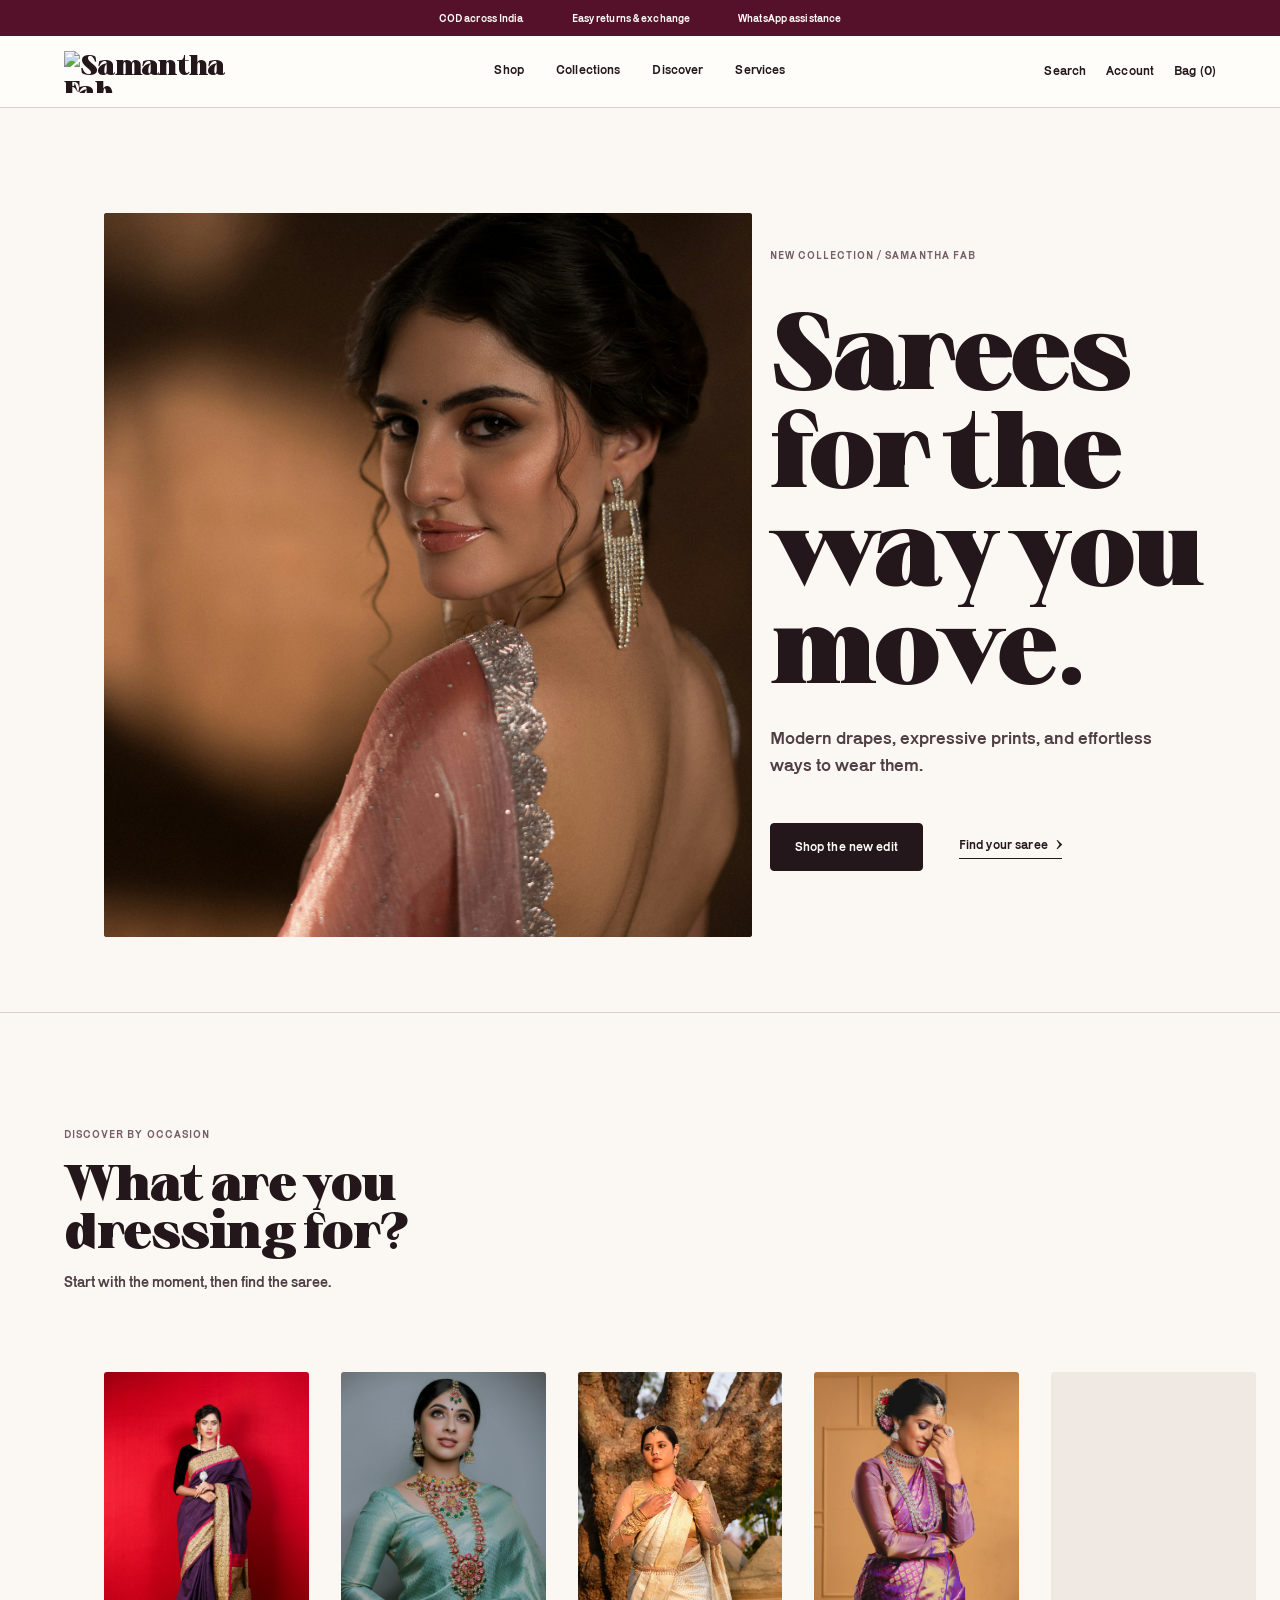
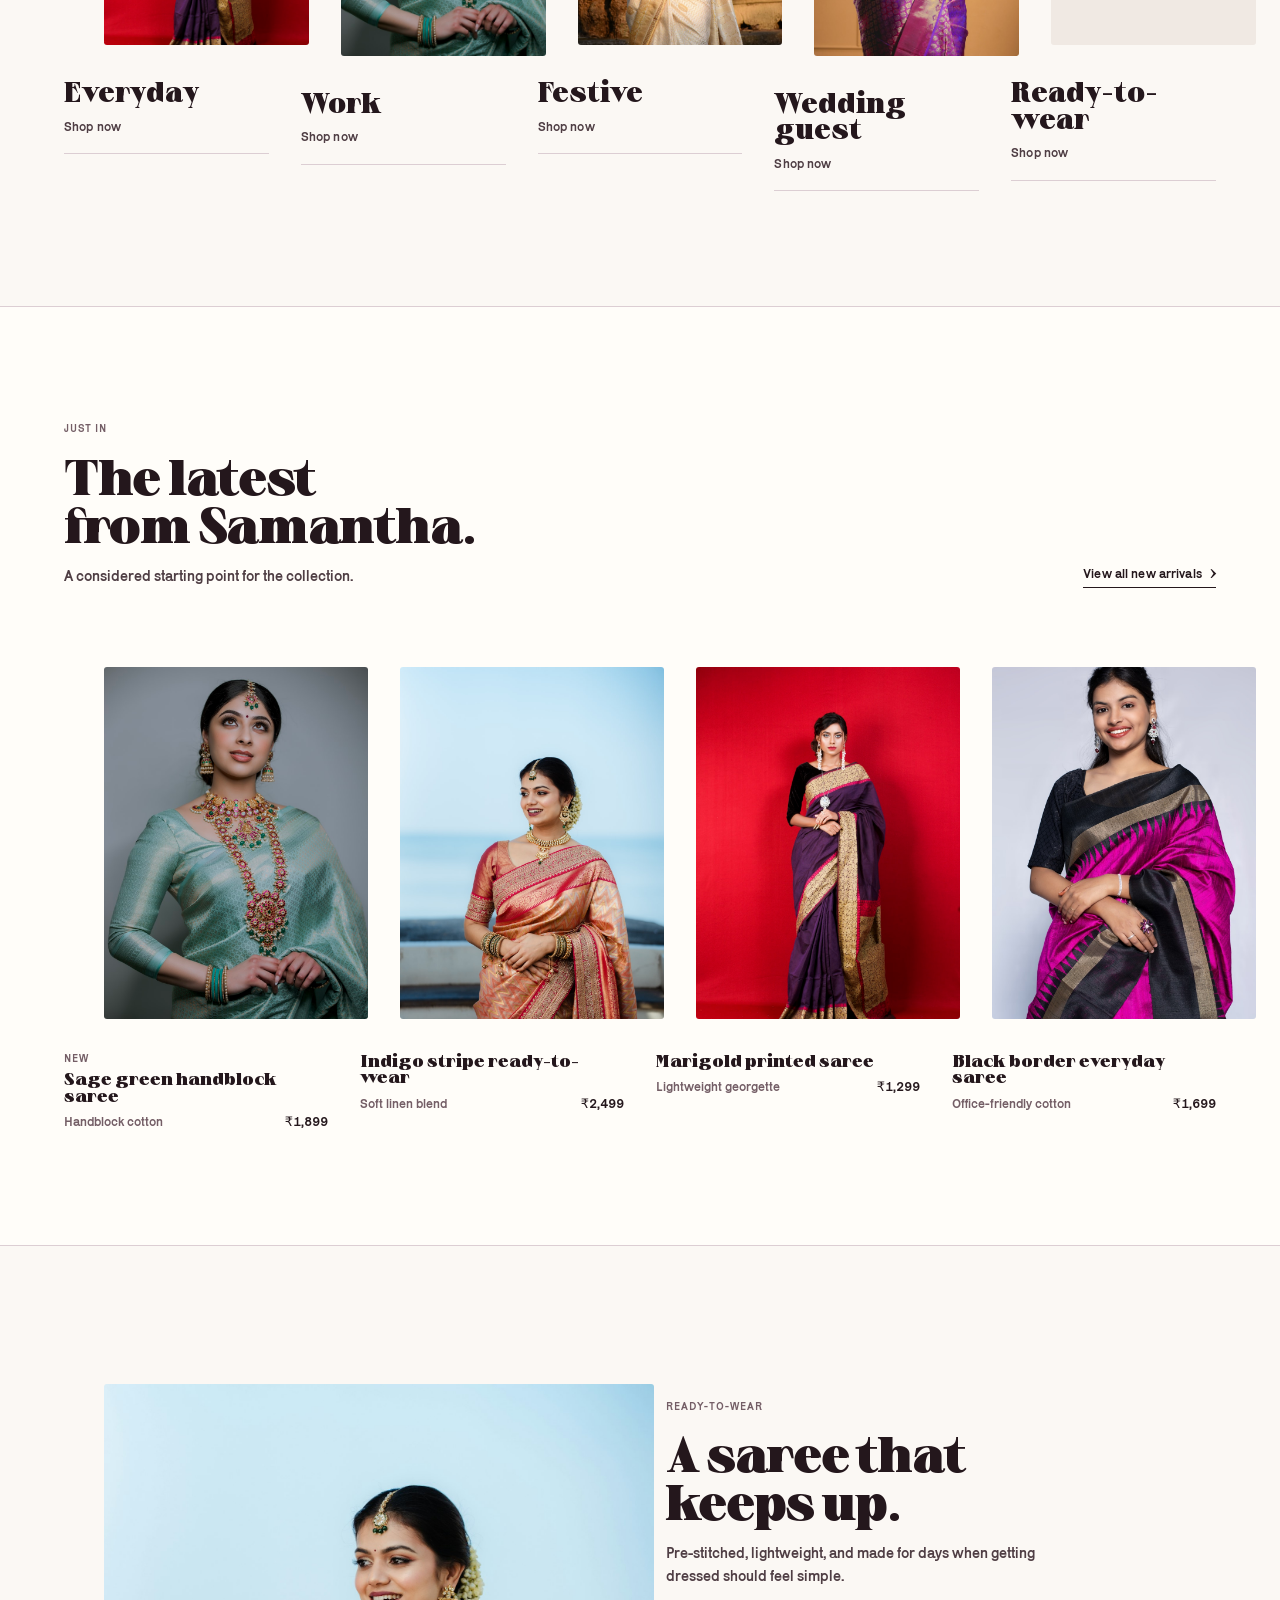
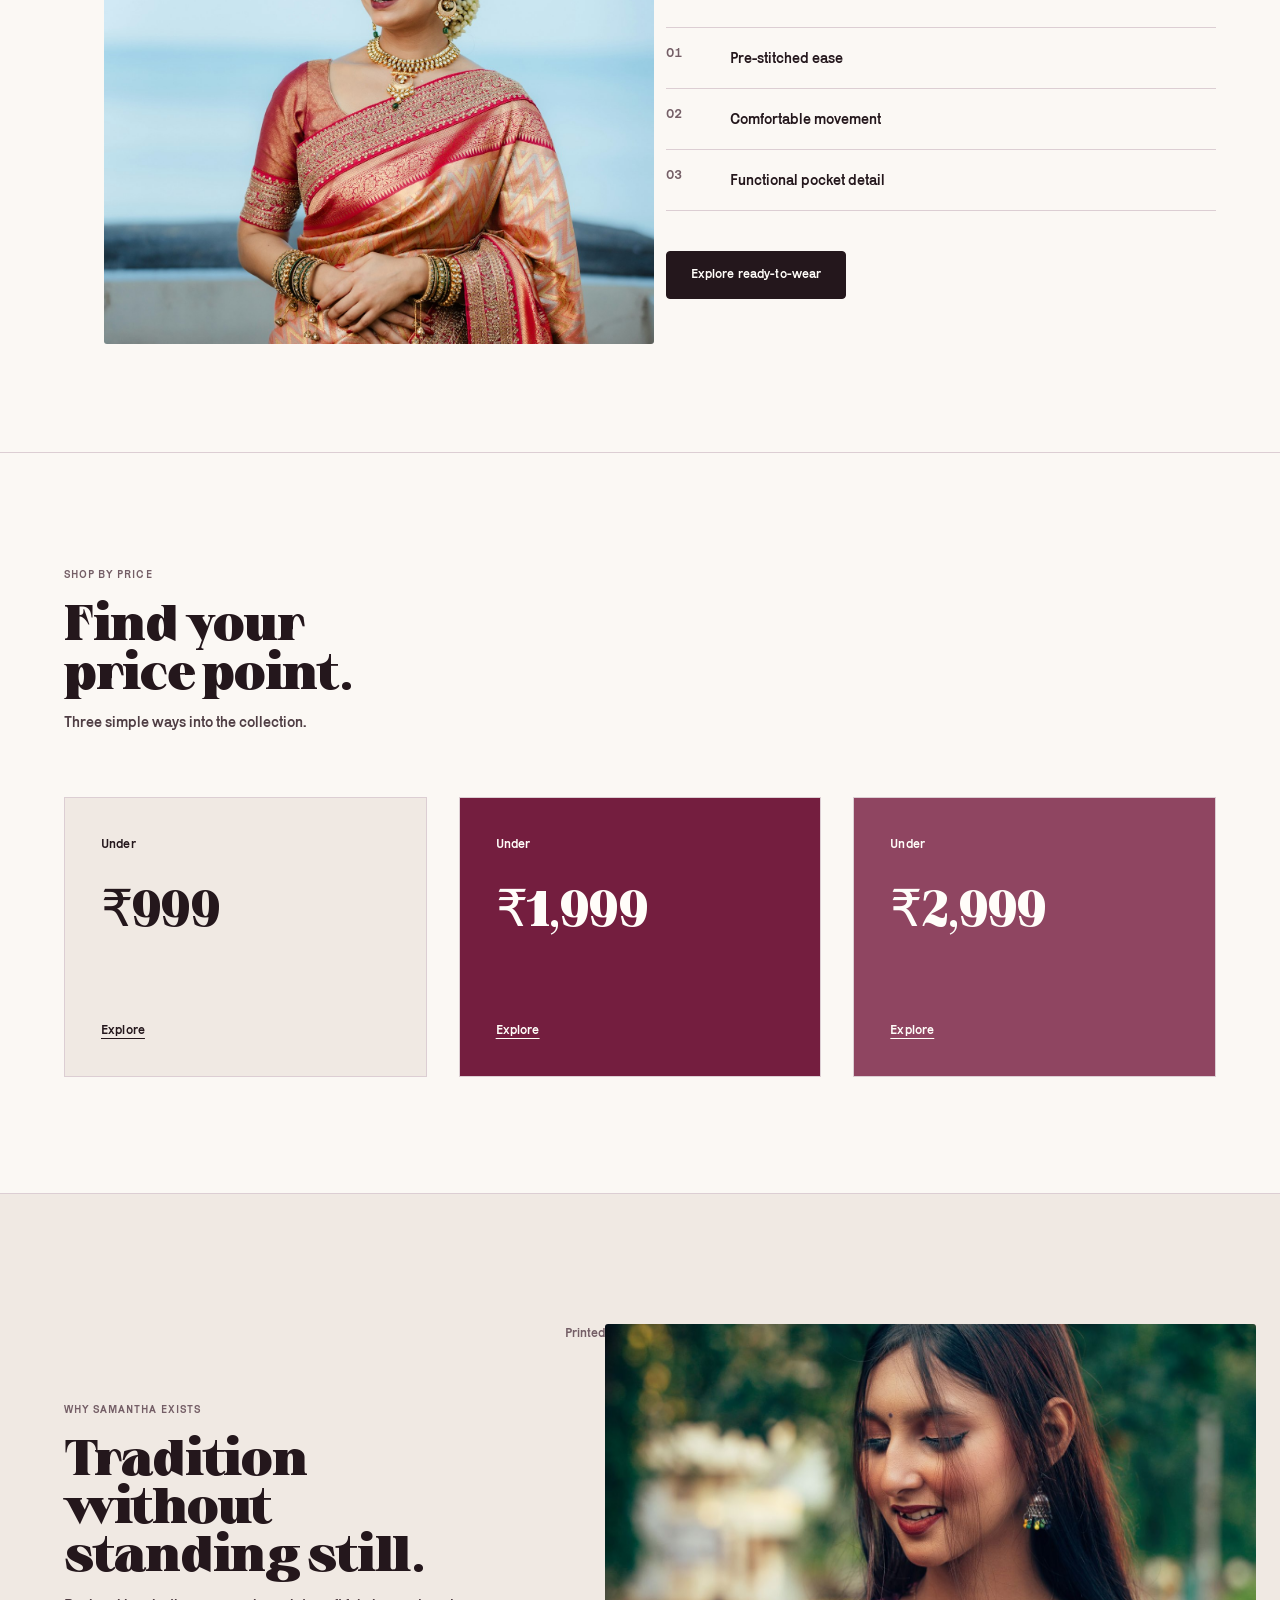
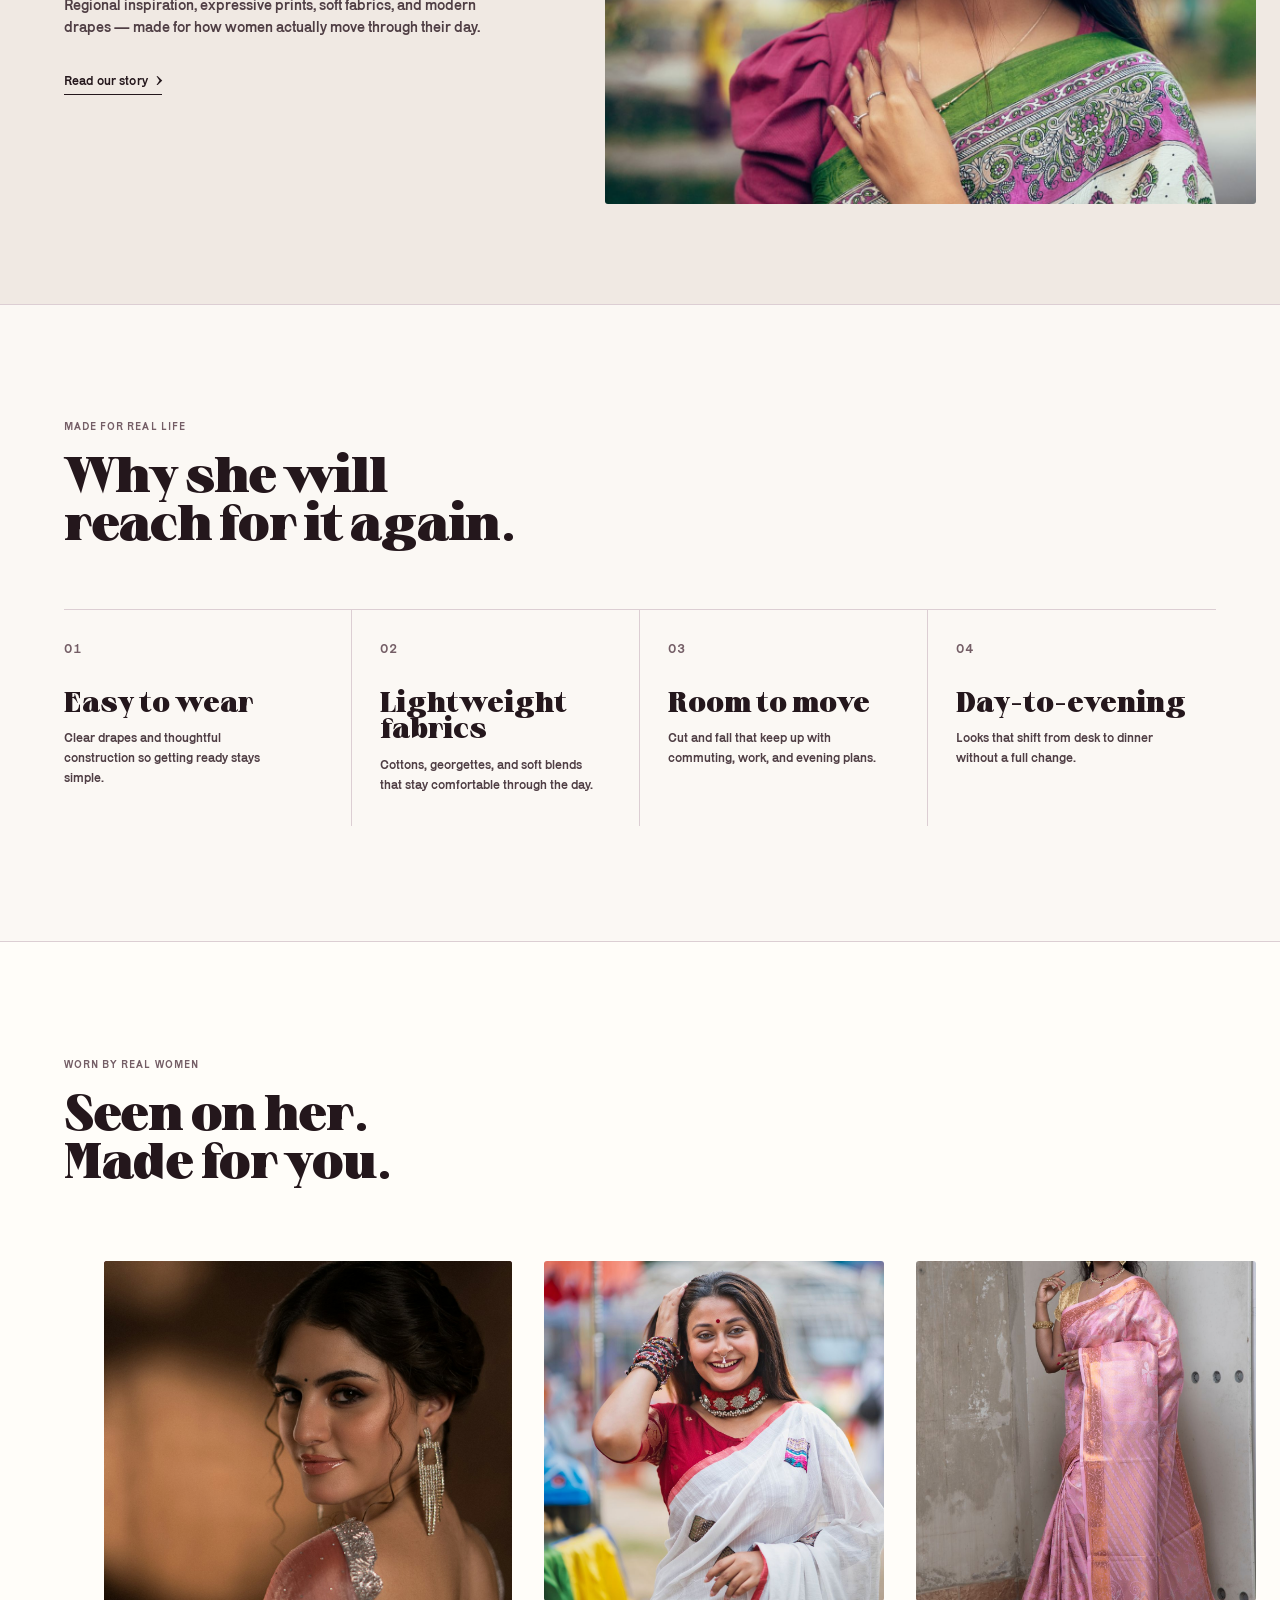
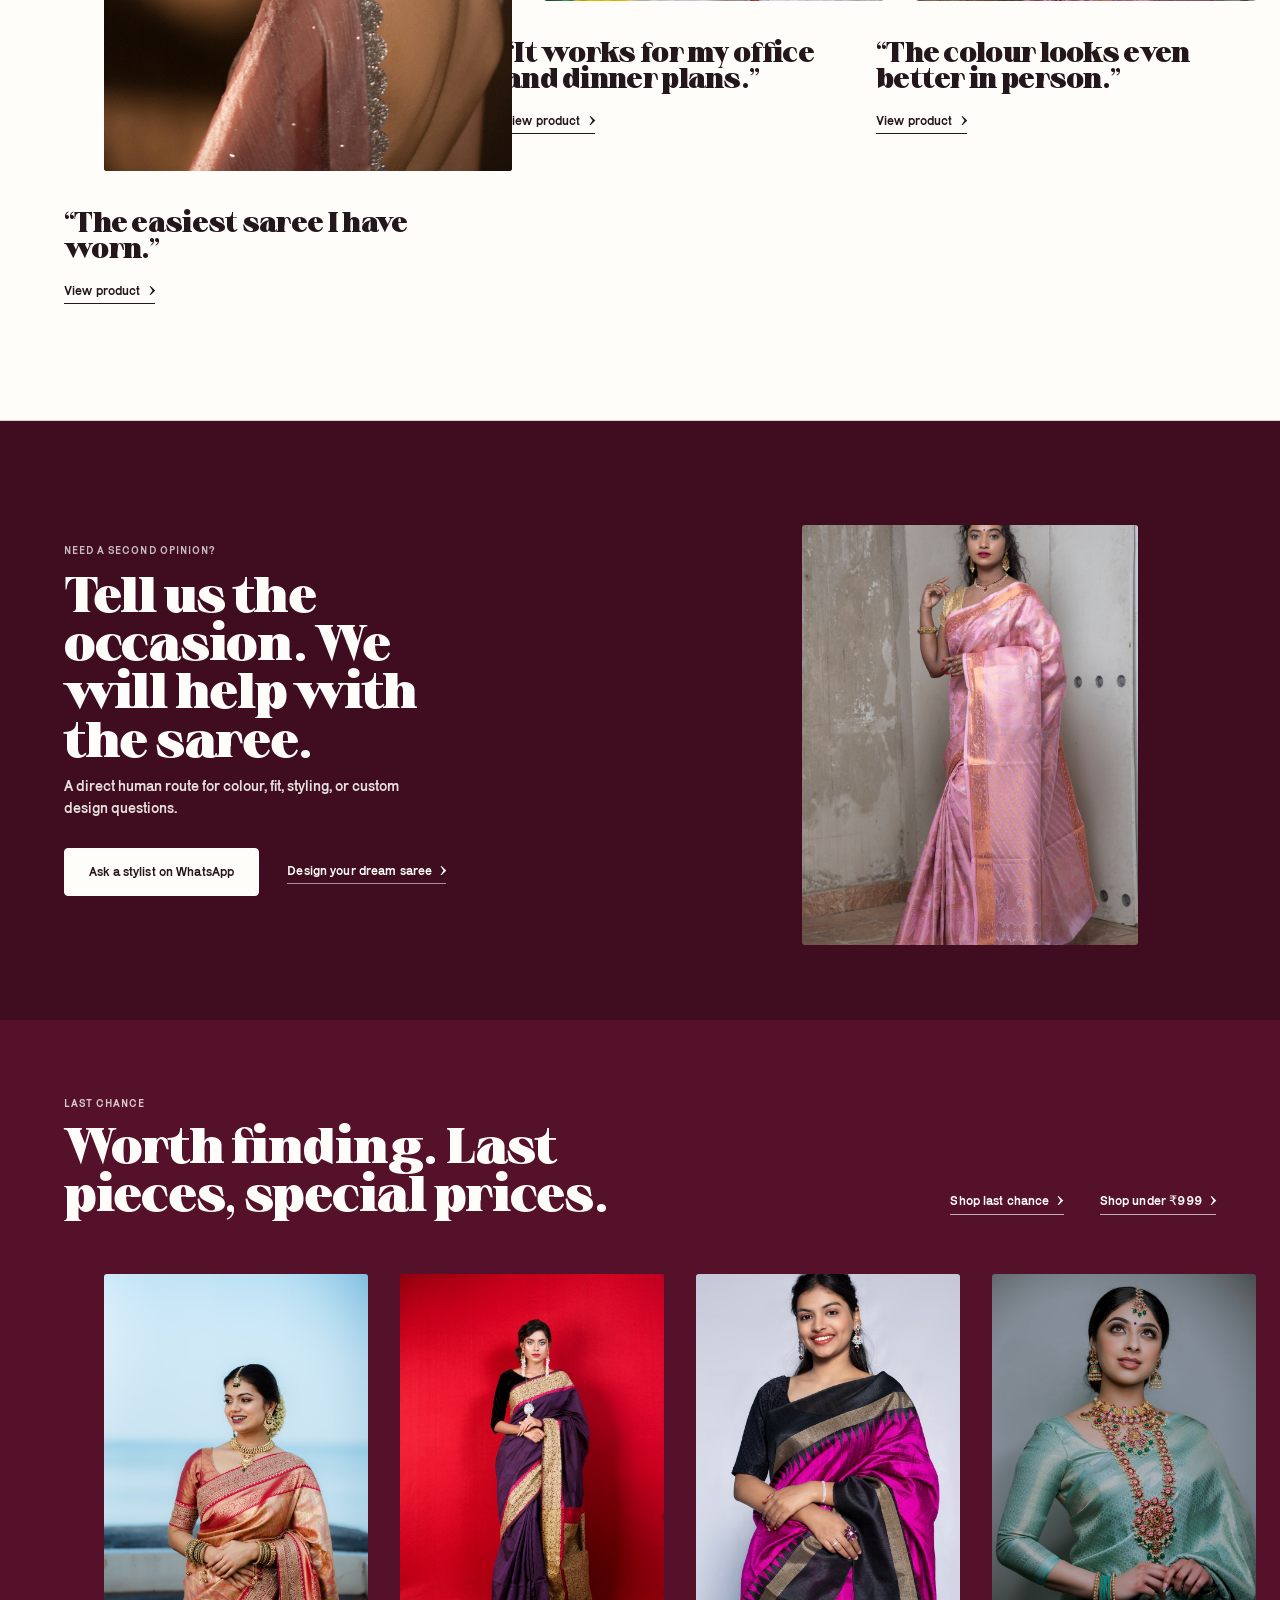
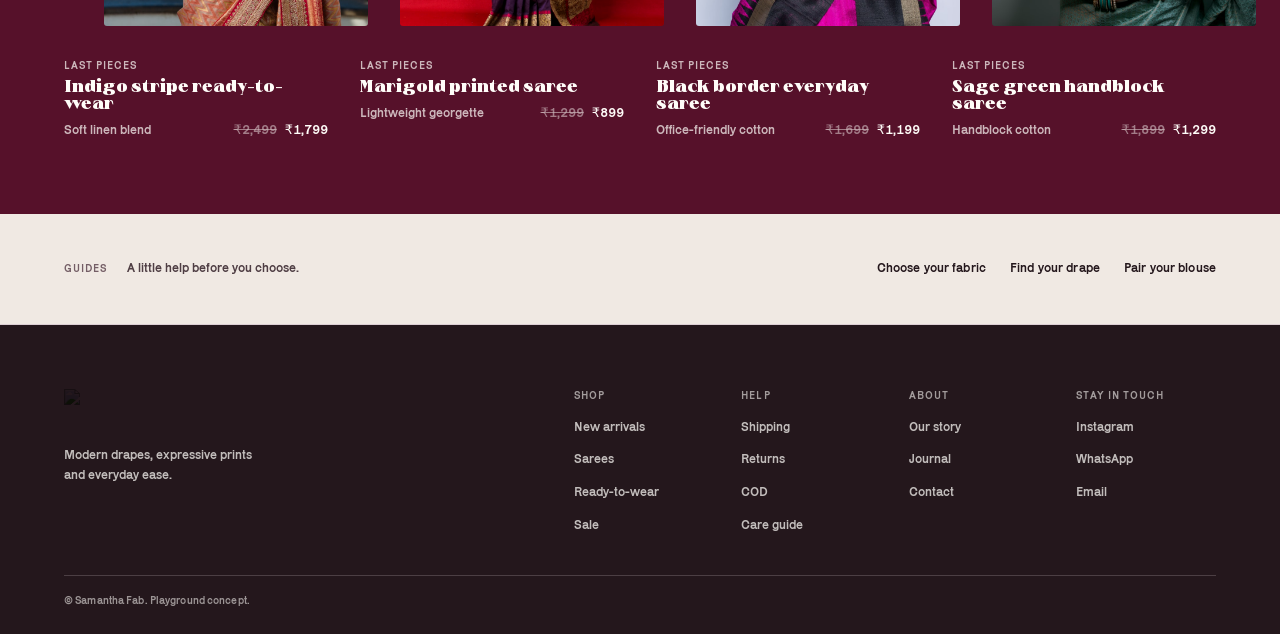
==== commit f2ae0b9f: "Make the Agentation control visible on the dark /design hero. Clear the hide-until-restart flag, loa" ====
--- a/playground/index.html
+++ b/playground/index.html
@@ -14,7 +14,7 @@
     <link rel="stylesheet" href="./styles/homepage.css" />
     <link rel="stylesheet" href="./styles/quiet-editorial.css" />
     <link rel="stylesheet" href="./styles/review.css" />
-    <script type="module" src="./agentation.js"></script>
+    <script type="module" src="/agentation.js"></script>
   </head>
   <body>
     <div id="app" data-page="homepage"></div>
--- a/playground/styles/layout.css
+++ b/playground/styles/layout.css
@@ -226,7 +226,7 @@
   border: 0;
 }
 
-.review-only {
+body:not([data-notes="true"]) .review-only {
   display: none;
 }
 
--- a/playground/styles/homepage.css
+++ b/playground/styles/homepage.css
@@ -853,13 +853,13 @@
 .site-footer {
   background: var(--ink);
   color: var(--cream);
-  padding-block: clamp(56px, 8vw, 96px) 40px;
+  padding-block: clamp(48px, 5vw, 64px) 28px;
 }
 
 .footer-grid {
   display: grid;
-  grid-template-columns: minmax(0, 1.2fr) minmax(0, 2fr);
-  gap: clamp(48px, 6vw, 88px);
+  grid-template-columns: minmax(0, 5fr) minmax(0, 7fr);
+  gap: clamp(40px, 4vw, 64px);
 }
 
 .site-footer .wordmark {
@@ -867,30 +867,33 @@
 }
 
 .footer-brand-copy {
-  margin: 20px 0 0;
-  max-width: 28ch;
+  margin: 14px 0 0;
+  max-width: 24ch;
   color: rgba(var(--color-cream-rgb), 0.72);
-  font-size: var(--text-body);
+  font-size: var(--text-sm);
   line-height: var(--leading-copy);
 }
 
 .footer-columns {
   display: grid;
   grid-template-columns: repeat(4, minmax(0, 1fr));
-  gap: 28px 32px;
+  gap: 24px 28px;
 }
 
 .footer-heading {
-  margin: 0 0 18px;
-  font-family: var(--font-display);
-  font-size: var(--text-lg);
-  font-weight: var(--weight-display);
-  line-height: var(--leading-tight);
+  margin: 0 0 12px;
+  color: rgba(var(--color-cream-rgb), 0.58);
+  font-family: var(--font-body);
+  font-size: var(--text-xs);
+  font-weight: var(--weight-ui);
+  line-height: var(--leading-label);
+  letter-spacing: var(--tracking-label);
+  text-transform: uppercase;
 }
 
 .footer-links {
   display: grid;
-  gap: 12px;
+  gap: 9px;
   margin: 0;
   padding: 0;
   list-style: none;
@@ -909,9 +912,15 @@
   color: var(--cream);
 }
 
+.footer-links a:focus-visible {
+  color: var(--cream);
+  outline: 1px solid currentColor;
+  outline-offset: 4px;
+}
+
 .footer-bottom {
-  margin-top: 56px;
-  padding-top: 24px;
+  margin: 40px 0 0;
+  padding-top: 18px;
   border-top: 1px solid color-mix(in srgb, var(--rule) 22%, transparent);
   color: rgba(var(--color-cream-rgb), 0.55);
   font-size: var(--text-xs);
@@ -1049,10 +1058,20 @@
 
   .footer-grid {
     grid-template-columns: 1fr;
+    gap: 36px;
   }
 
   .footer-columns {
     grid-template-columns: repeat(2, minmax(0, 1fr));
+    gap: 32px 24px;
+  }
+
+  .site-footer {
+    padding-block: 44px 24px;
+  }
+
+  .footer-bottom {
+    margin-top: 36px;
   }
 
   .nav-links.nav-links--open {
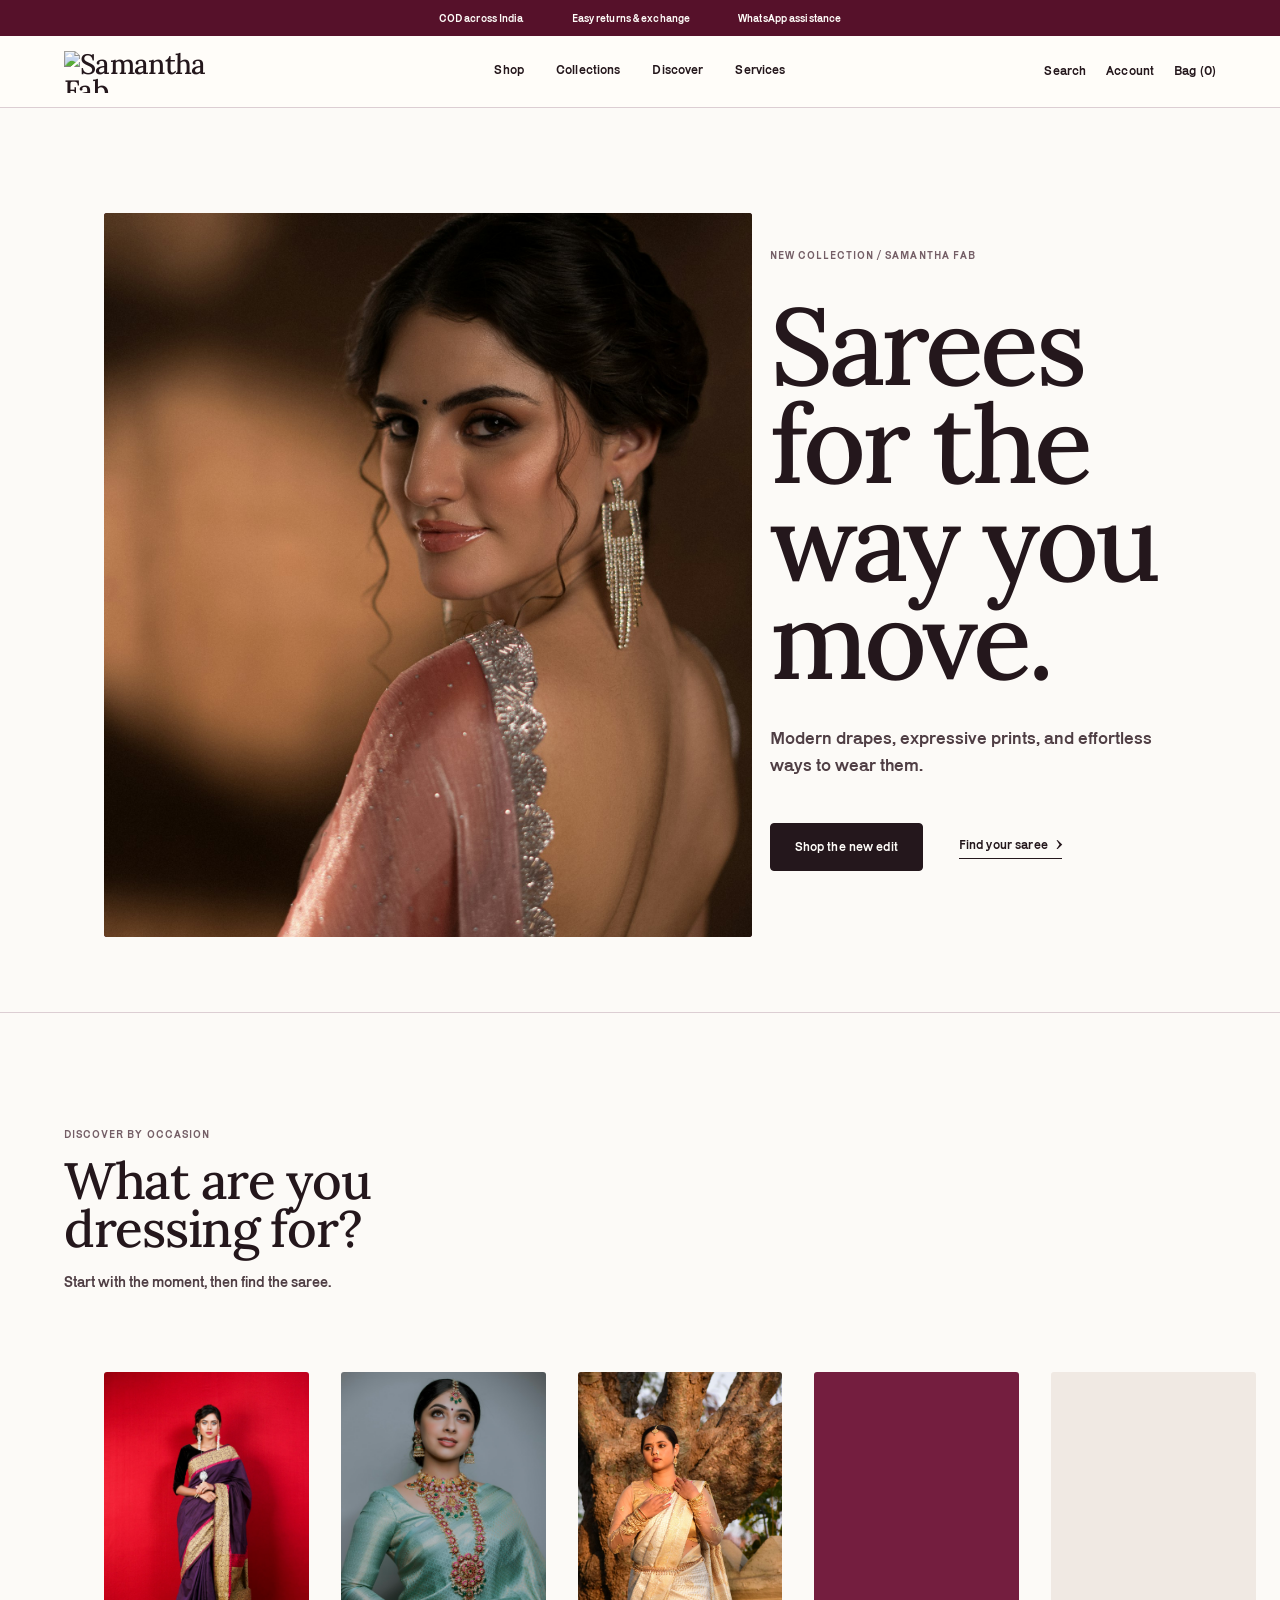
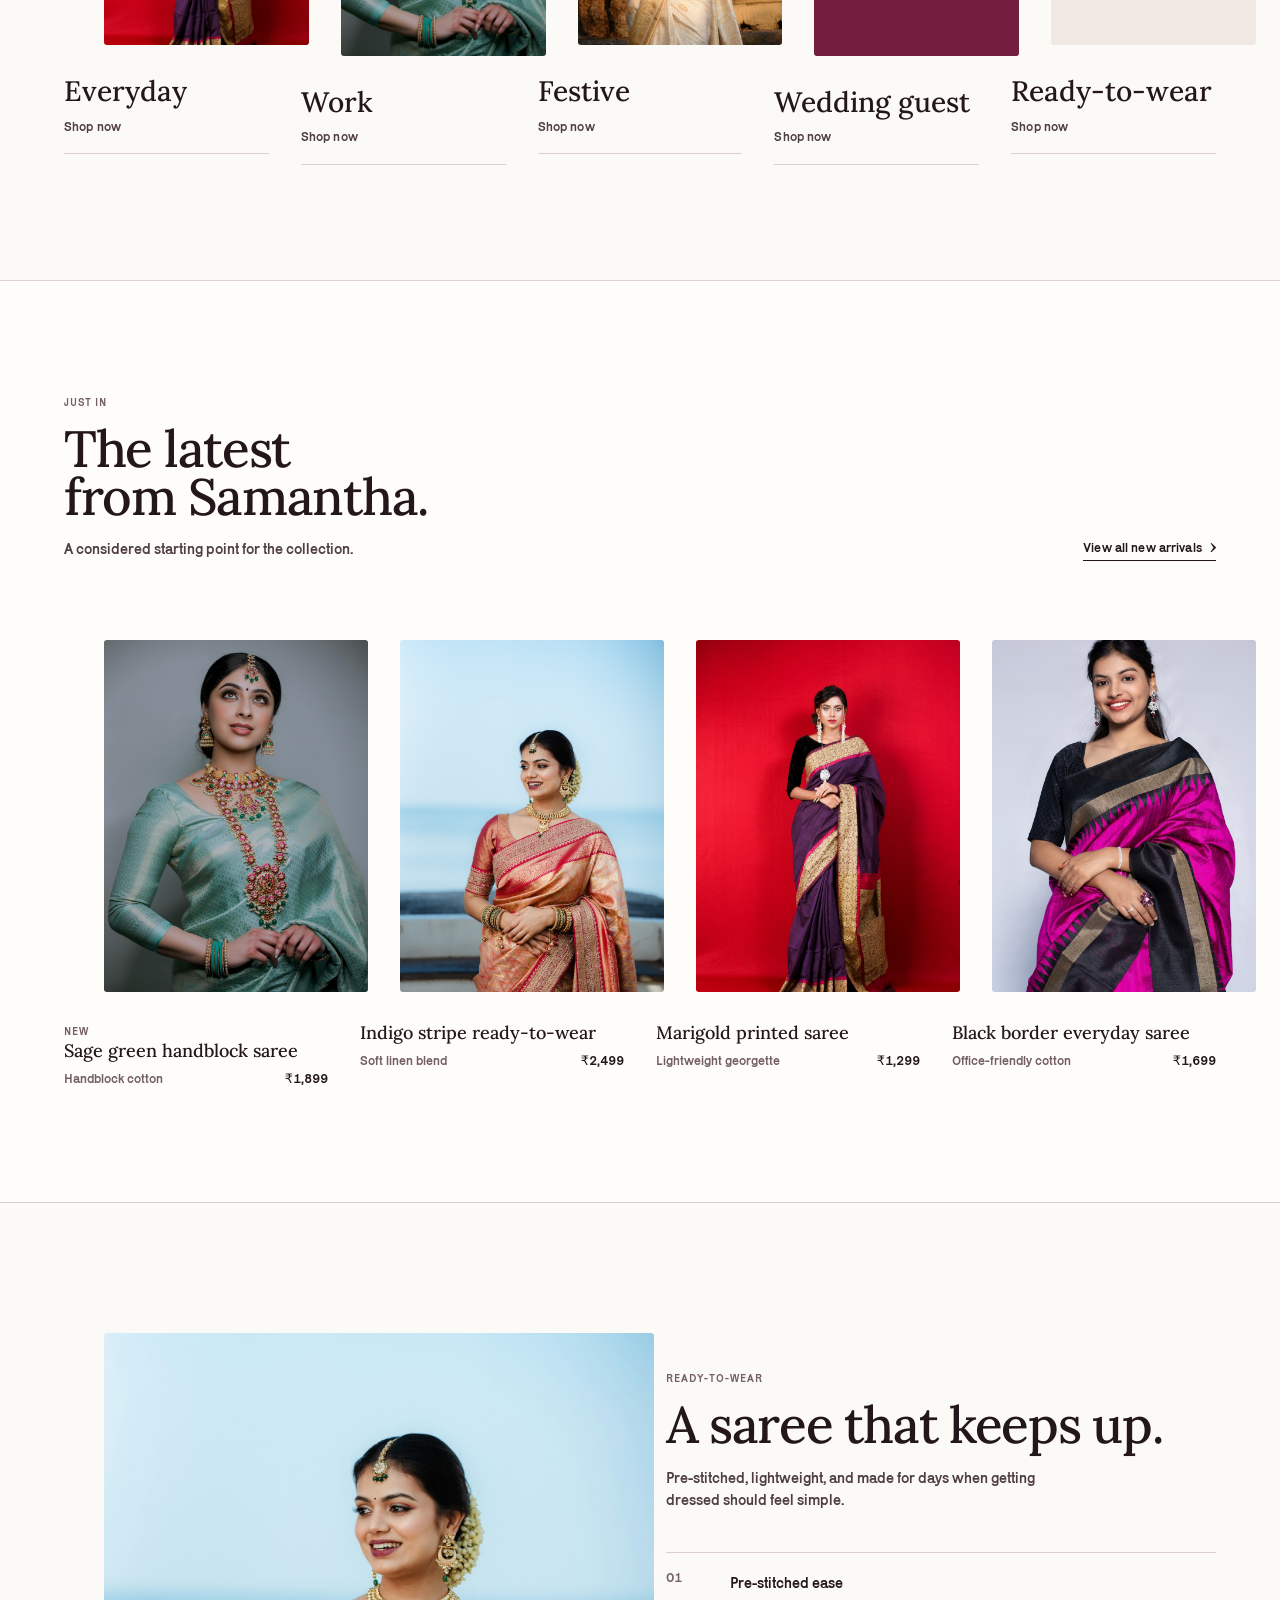
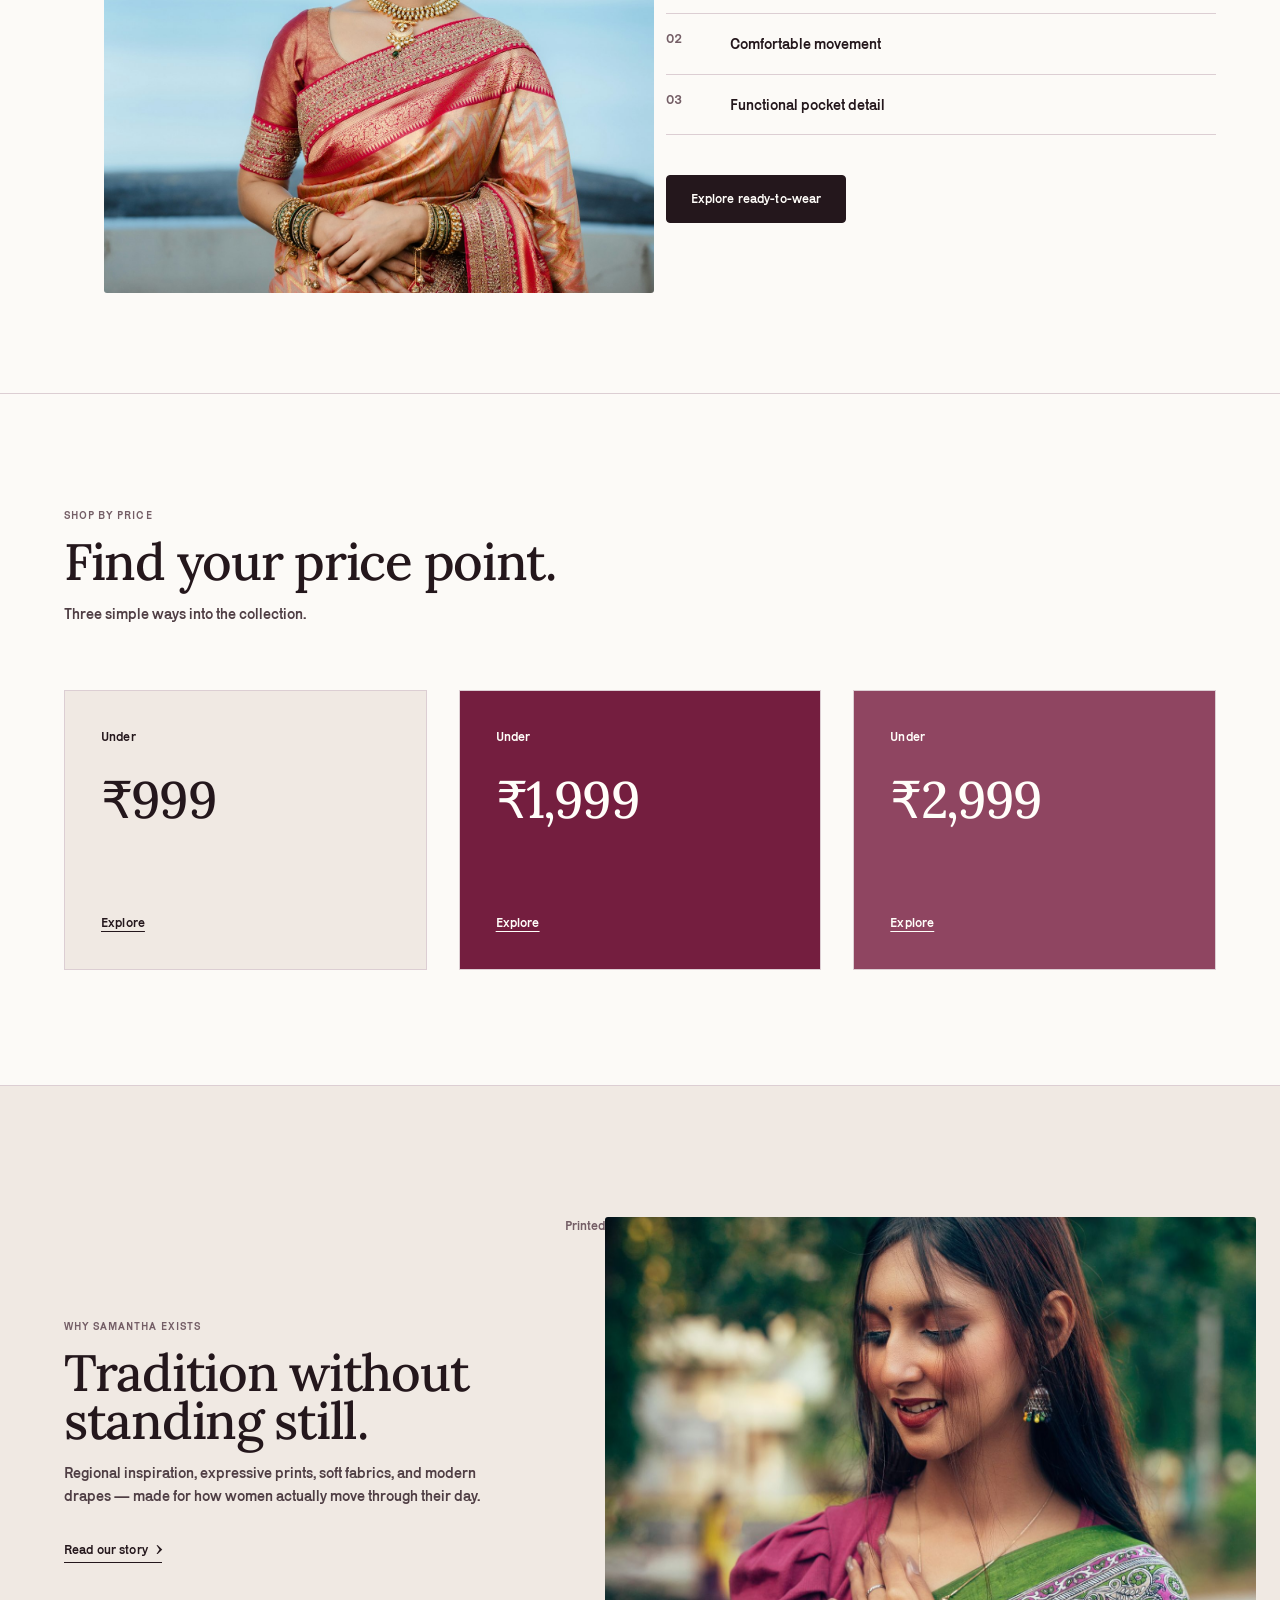
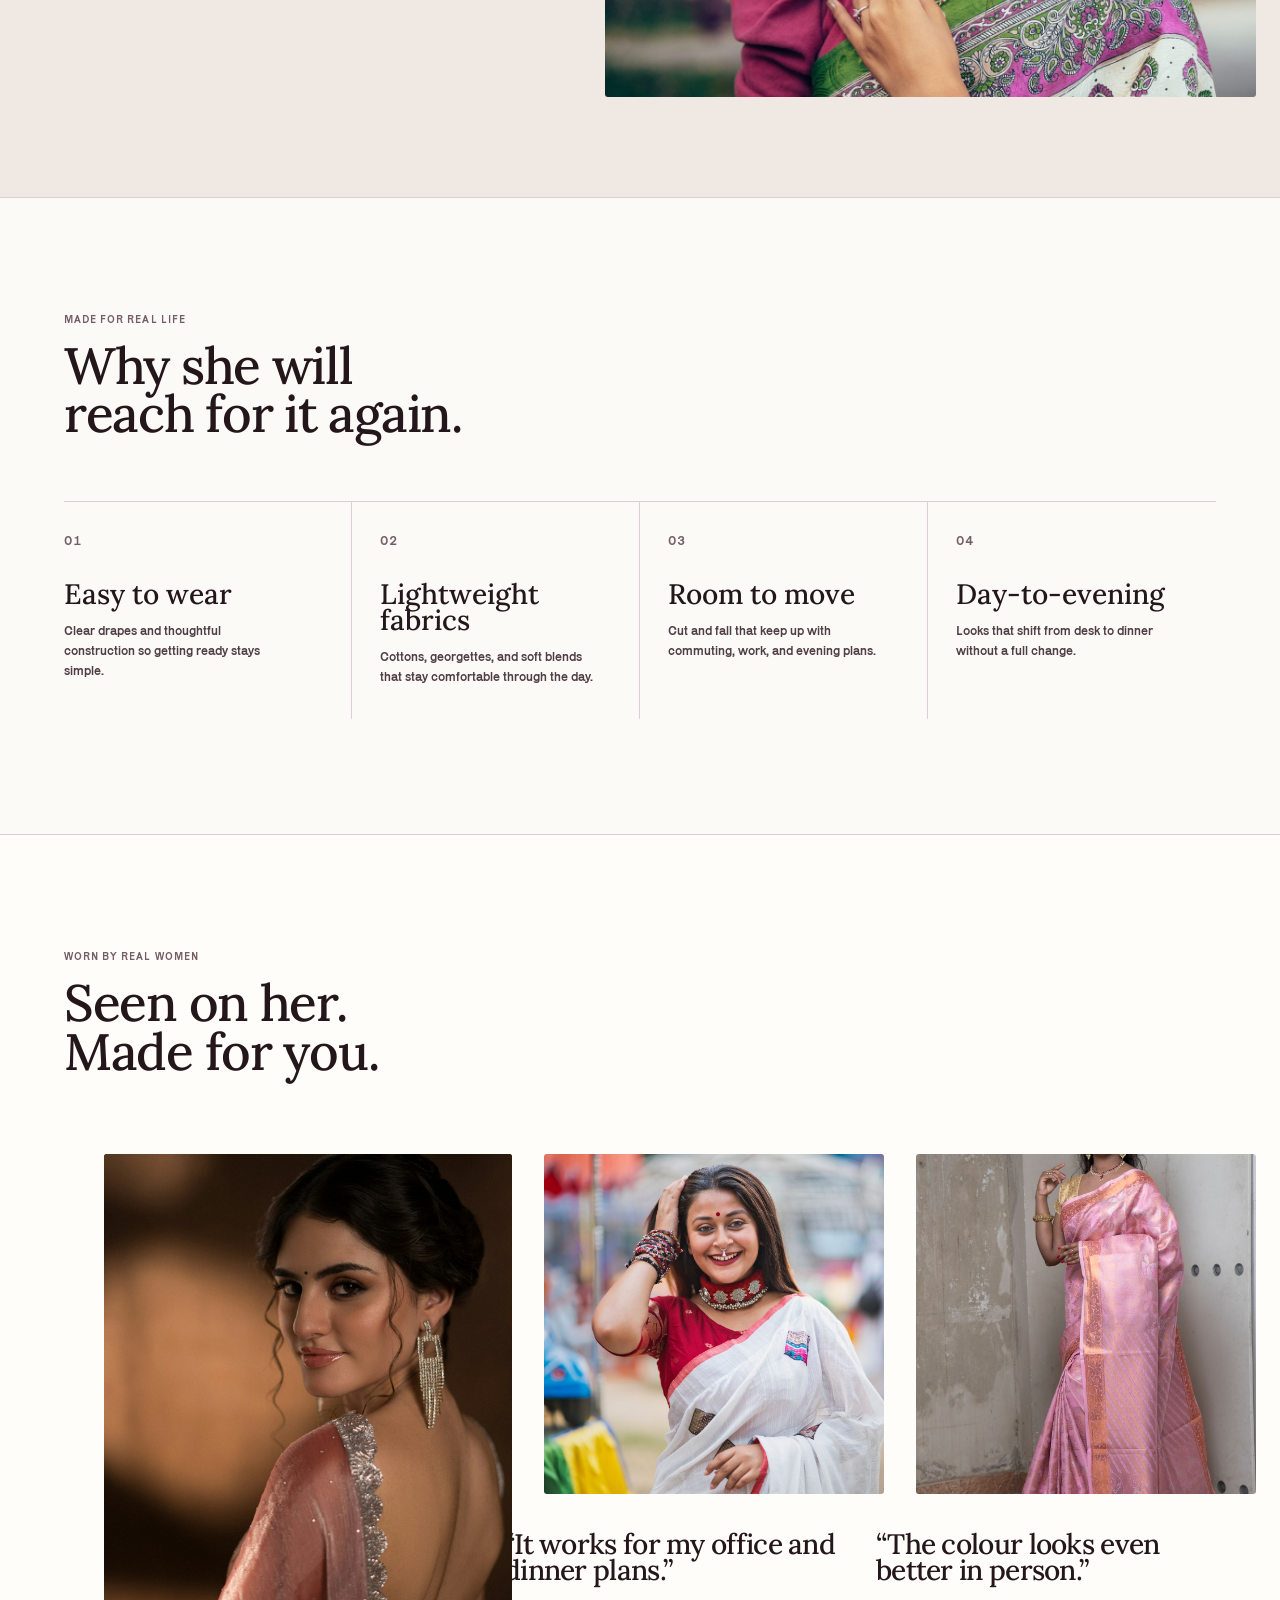
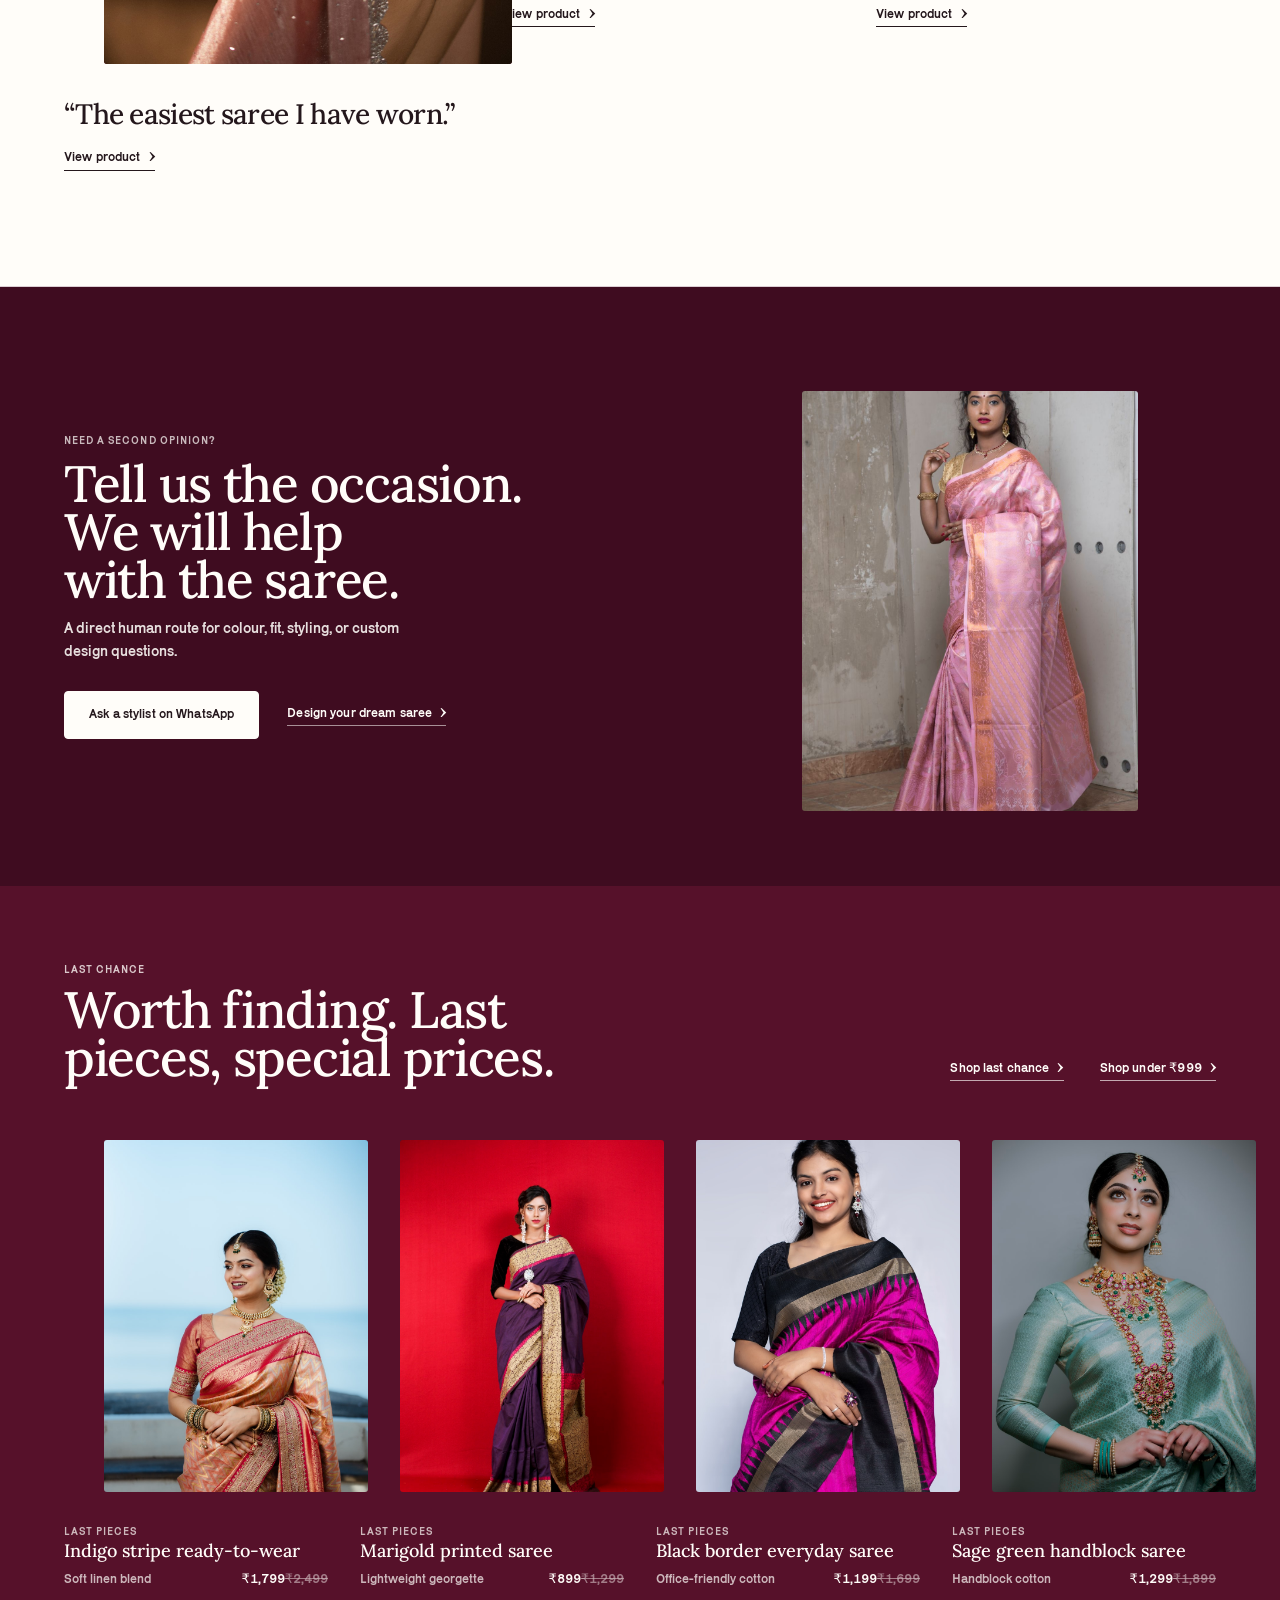
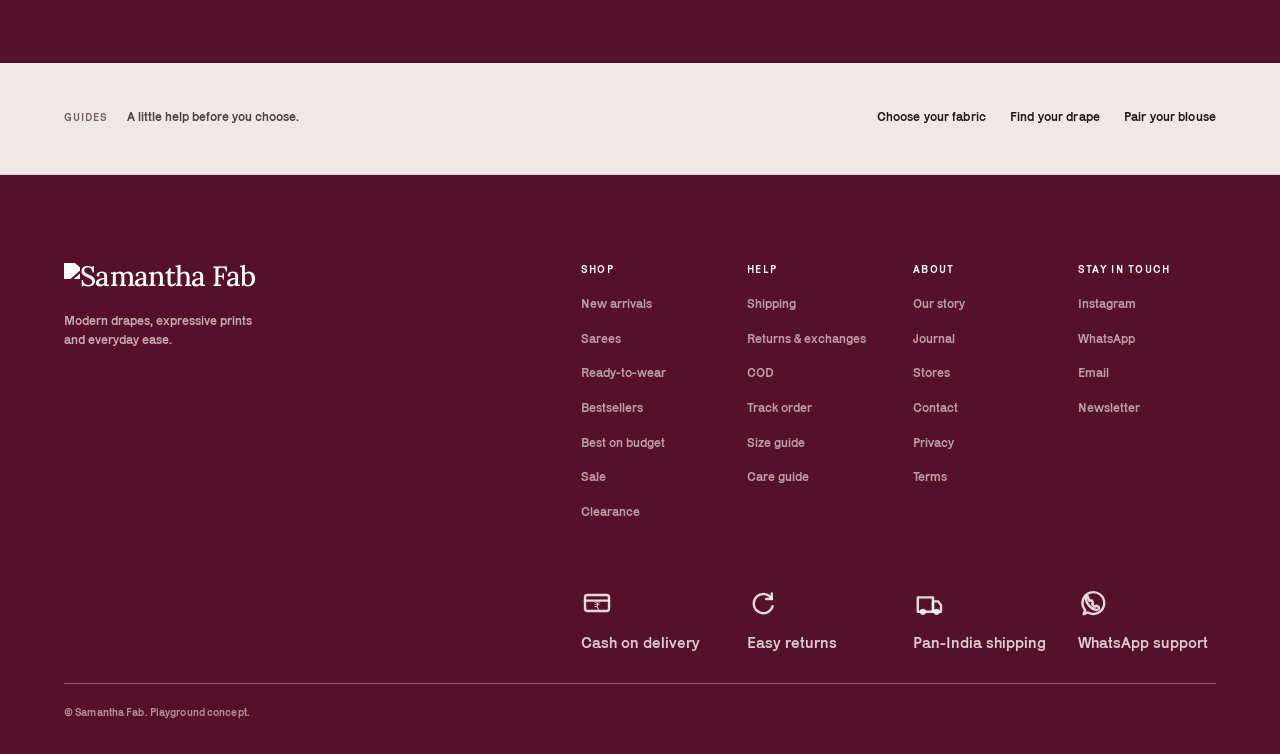
==== commit f4ff1b5b: "Complete Samantha Fab design commerce surfaces" ====
--- a/playground/index.html
+++ b/playground/index.html
@@ -9,6 +9,12 @@
       content="Modern drapes, expressive prints, and effortless ways to wear them. A homepage concept for Samantha Fab."
     />
     <meta name="robots" content="noindex, nofollow" />
+    <link rel="preconnect" href="https://fonts.googleapis.com" />
+    <link rel="preconnect" href="https://fonts.gstatic.com" crossorigin />
+    <link
+      href="https://fonts.googleapis.com/css2?family=Cormorant+Garamond:ital,wght@0,300..700;1,300..700&family=Lora:ital,wght@0,400..700;1,400..700&display=swap"
+      rel="stylesheet"
+    />
     <link rel="stylesheet" href="./styles/tokens.css" />
     <link rel="stylesheet" href="./styles/layout.css" />
     <link rel="stylesheet" href="./styles/homepage.css" />
--- a/playground/styles/tokens.css
+++ b/playground/styles/tokens.css
@@ -1,12 +1,3 @@
-@font-face {
-  font-family: "Sprat";
-  src: url("../assets/fonts/sprat-variable.ttf") format("truetype");
-  font-style: normal;
-  font-weight: 100 900;
-  font-stretch: 75% 125%;
-  font-display: swap;
-}
-
 @font-face {
   font-family: "Karrik";
   src: url("../assets/fonts/karrik-regular.woff2") format("woff2");
@@ -37,21 +28,23 @@
   --color-primary-900: #350817;
 
   /* Warm neutrals keep the light theme tactile rather than stark white. */
-  --color-paper: #fbf8f4;
+  --color-paper: #fcfaf7;
   --color-paper-deep: #f0e9e3;
   --color-cream: #fffdf9;
+  --color-campaign-accent: var(--color-primary-400);
   --color-ink: #24171c;
   --color-ink-soft: #4f3e44;
   --color-muted: #745e66;
   --color-rule: #dcced3;
   --color-rule-dark: #bbaab1;
-  --color-white: #ffffff;
+  --color-white: #fcfaf7;
   --color-cream-rgb: 255, 253, 249;
 
   /* Existing semantic names retained for the page data and media tones. */
   --paper: var(--color-paper);
   --paper-deep: var(--color-paper-deep);
   --cream: var(--color-cream);
+  --campaign-accent: var(--color-campaign-accent);
   --ink: var(--color-ink);
   --ink-soft: var(--color-ink-soft);
   --muted: var(--color-muted);
@@ -68,8 +61,8 @@
   --annotation-line: #c5a66f;
   --annotation-label: #765f17;
 
-  /* Typography — display contrast comes from family, size, and leading. */
-  --font-display: "Sprat", Georgia, "Times New Roman", serif;
+  /* Typography — Lora for headings, Karrik for the original body/UI voice. */
+  --font-display: "Lora", Georgia, "Times New Roman", serif;
   --font-body: "Karrik", ui-sans-serif, system-ui, -apple-system, BlinkMacSystemFont, "Segoe UI", sans-serif;
   --font-sans-fallback: ui-sans-serif, system-ui, -apple-system, BlinkMacSystemFont, "Segoe UI", sans-serif;
 
--- a/playground/styles/layout.css
+++ b/playground/styles/layout.css
@@ -190,6 +190,19 @@
   color: var(--ink);
 }
 
+.button--secondary {
+  background: transparent;
+  color: var(--color-primary-800);
+  border-color: var(--color-primary);
+  border-radius: 999px;
+}
+
+.button--secondary:hover {
+  background: var(--color-primary-100);
+  border-color: var(--color-primary-800);
+  color: var(--color-primary-800);
+}
+
 .button--on-dark {
   background: var(--cream);
   color: var(--ink);
--- a/playground/styles/homepage.css
+++ b/playground/styles/homepage.css
@@ -851,56 +851,139 @@
 /* Footer */
 
 .site-footer {
-  background: var(--ink);
-  color: var(--cream);
-  padding-block: clamp(48px, 5vw, 64px) 28px;
+  background: var(--color-primary);
+  color: var(--color-cream);
+  padding-block: clamp(64px, 7vw, 88px) 36px;
 }
 
 .footer-grid {
   display: grid;
   grid-template-columns: minmax(0, 5fr) minmax(0, 7fr);
-  gap: clamp(40px, 4vw, 64px);
+  gap: clamp(48px, 5vw, 72px);
 }
 
 .site-footer .wordmark {
   color: var(--cream);
 }
 
+.site-footer .footer-wordmark {
+  width: fit-content;
+}
+
+.site-footer .footer-wordmark .wordmark__image {
+  width: clamp(176px, 16vw, 230px);
+  height: auto;
+  max-height: none;
+  object-fit: contain;
+  object-position: left center;
+  mix-blend-mode: normal;
+  filter: brightness(0) invert(1);
+}
+
 .footer-brand-copy {
-  margin: 14px 0 0;
+  margin: 18px 0 0;
   max-width: 24ch;
-  color: rgba(var(--color-cream-rgb), 0.72);
+  color: rgba(var(--color-cream-rgb), 0.65);
+  font-family: var(--font-body);
   font-size: var(--text-sm);
   line-height: var(--leading-copy);
 }
 
+.footer-newsletter {
+  display: grid;
+  gap: 10px;
+  margin-top: 36px;
+  max-width: 32ch;
+}
+
+.footer-newsletter__label {
+  margin: 0;
+  color: var(--cream);
+  font-family: var(--font-body);
+  font-size: 13px;
+  font-weight: var(--weight-body);
+  letter-spacing: 0.02em;
+  line-height: 1.4;
+  text-transform: none;
+}
+
+.footer-newsletter__row {
+  display: flex;
+  align-items: stretch;
+  gap: 8px;
+}
+
+.footer-newsletter__input {
+  flex: 1 1 auto;
+  min-width: 0;
+  min-height: 44px;
+  padding: 0 12px;
+  border: 1px solid color-mix(in srgb, var(--color-cream) 32%, transparent);
+  border-radius: var(--radius-control);
+  background: transparent;
+  color: var(--cream);
+  font-family: var(--font-body);
+  font-size: 13px;
+}
+
+.footer-newsletter__input::placeholder {
+  color: rgba(var(--color-cream-rgb), 0.45);
+}
+
+.footer-newsletter__input:focus-visible {
+  outline: 1px solid var(--cream);
+  outline-offset: 2px;
+}
+
+.footer-newsletter__submit {
+  flex: 0 0 auto;
+  min-height: 44px;
+  padding: 0 16px;
+  border: 1px solid var(--cream);
+  border-radius: var(--radius-control);
+  background: var(--cream);
+  color: var(--color-primary);
+  font-family: var(--font-body);
+  font-size: 13px;
+  font-weight: var(--weight-ui);
+  letter-spacing: 0.1em;
+  text-transform: uppercase;
+  cursor: pointer;
+}
+
+.footer-newsletter__submit:hover {
+  background: transparent;
+  color: var(--cream);
+}
+
 .footer-columns {
   display: grid;
   grid-template-columns: repeat(4, minmax(0, 1fr));
-  gap: 24px 28px;
+  gap: 28px 28px;
 }
 
 .footer-heading {
-  margin: 0 0 12px;
-  color: rgba(var(--color-cream-rgb), 0.58);
+  margin: 0 0 16px;
+  color: var(--cream);
   font-family: var(--font-body);
   font-size: var(--text-xs);
   font-weight: var(--weight-ui);
   line-height: var(--leading-label);
-  letter-spacing: var(--tracking-label);
+  letter-spacing: 0.13em;
   text-transform: uppercase;
 }
 
 .footer-links {
   display: grid;
-  gap: 9px;
+  gap: 11px;
   margin: 0;
   padding: 0;
   list-style: none;
 }
 
 .footer-links a {
-  color: rgba(var(--color-cream-rgb), 0.72);
+  color: rgba(var(--color-cream-rgb), 0.6);
+  font-family: var(--font-body);
   font-size: var(--text-sm);
   font-weight: var(--weight-ui);
   line-height: var(--leading-copy);
@@ -918,11 +1001,55 @@
   outline-offset: 4px;
 }
 
+.footer-trust {
+  grid-column: 2;
+  display: grid;
+  grid-template-columns: repeat(4, minmax(0, 1fr));
+  gap: 20px 28px;
+  margin: 0;
+  padding: 0;
+  list-style: none;
+  width: 100%;
+  max-width: 100%;
+}
+
+.footer-trust__item {
+  display: flex;
+  flex-direction: column;
+  align-items: flex-start;
+  gap: 12px;
+  min-width: 0;
+  color: rgba(var(--color-cream-rgb), 0.78);
+  font-family: var(--font-body);
+  font-size: 16px;
+  font-weight: var(--weight-ui);
+  line-height: var(--leading-copy);
+}
+
+.footer-trust__label {
+  font-size: 16px;
+}
+
+.footer-trust__icon {
+  display: inline-flex;
+  flex-shrink: 0;
+  width: 32px;
+  height: 32px;
+  color: rgba(var(--color-cream-rgb), 0.85);
+}
+
+.footer-trust__icon svg {
+  width: 32px;
+  height: 32px;
+  display: block;
+}
+
 .footer-bottom {
-  margin: 40px 0 0;
-  padding-top: 18px;
-  border-top: 1px solid color-mix(in srgb, var(--rule) 22%, transparent);
+  margin: 28px 0 0;
+  padding-top: 22px;
+  border-top: 1px solid color-mix(in srgb, var(--color-cream) 32%, transparent);
   color: rgba(var(--color-cream-rgb), 0.55);
+  font-family: var(--font-body);
   font-size: var(--text-xs);
   line-height: var(--leading-label);
   letter-spacing: var(--tracking-ui);
@@ -1058,20 +1185,26 @@
 
   .footer-grid {
     grid-template-columns: 1fr;
-    gap: 36px;
+    gap: 40px;
   }
 
   .footer-columns {
     grid-template-columns: repeat(2, minmax(0, 1fr));
-    gap: 32px 24px;
+    gap: 36px 24px;
+  }
+
+  .footer-trust {
+    grid-column: 1;
+    grid-template-columns: repeat(2, minmax(0, 1fr));
+    gap: 20px 24px;
   }
 
   .site-footer {
-    padding-block: 44px 24px;
+    padding-block: 56px 28px;
   }
 
   .footer-bottom {
-    margin-top: 36px;
+    margin-top: 28px;
   }
 
   .nav-links.nav-links--open {
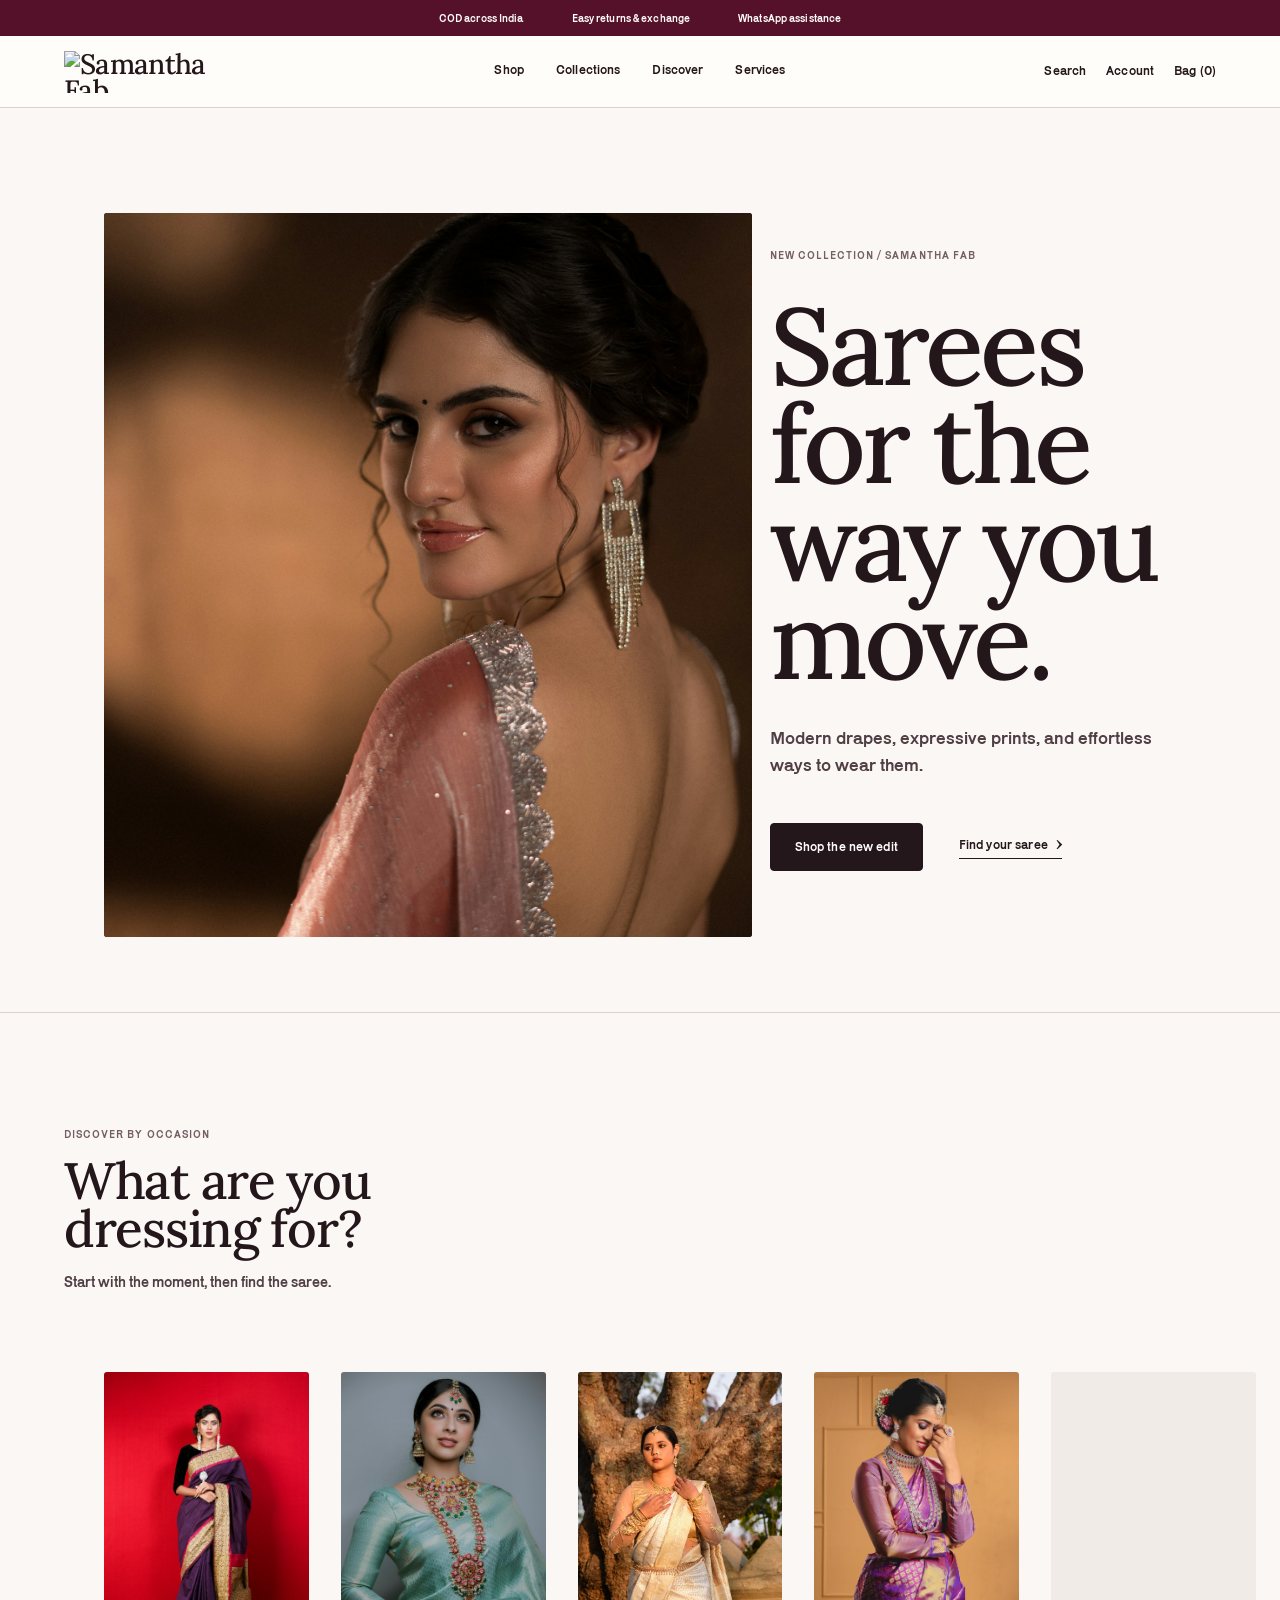
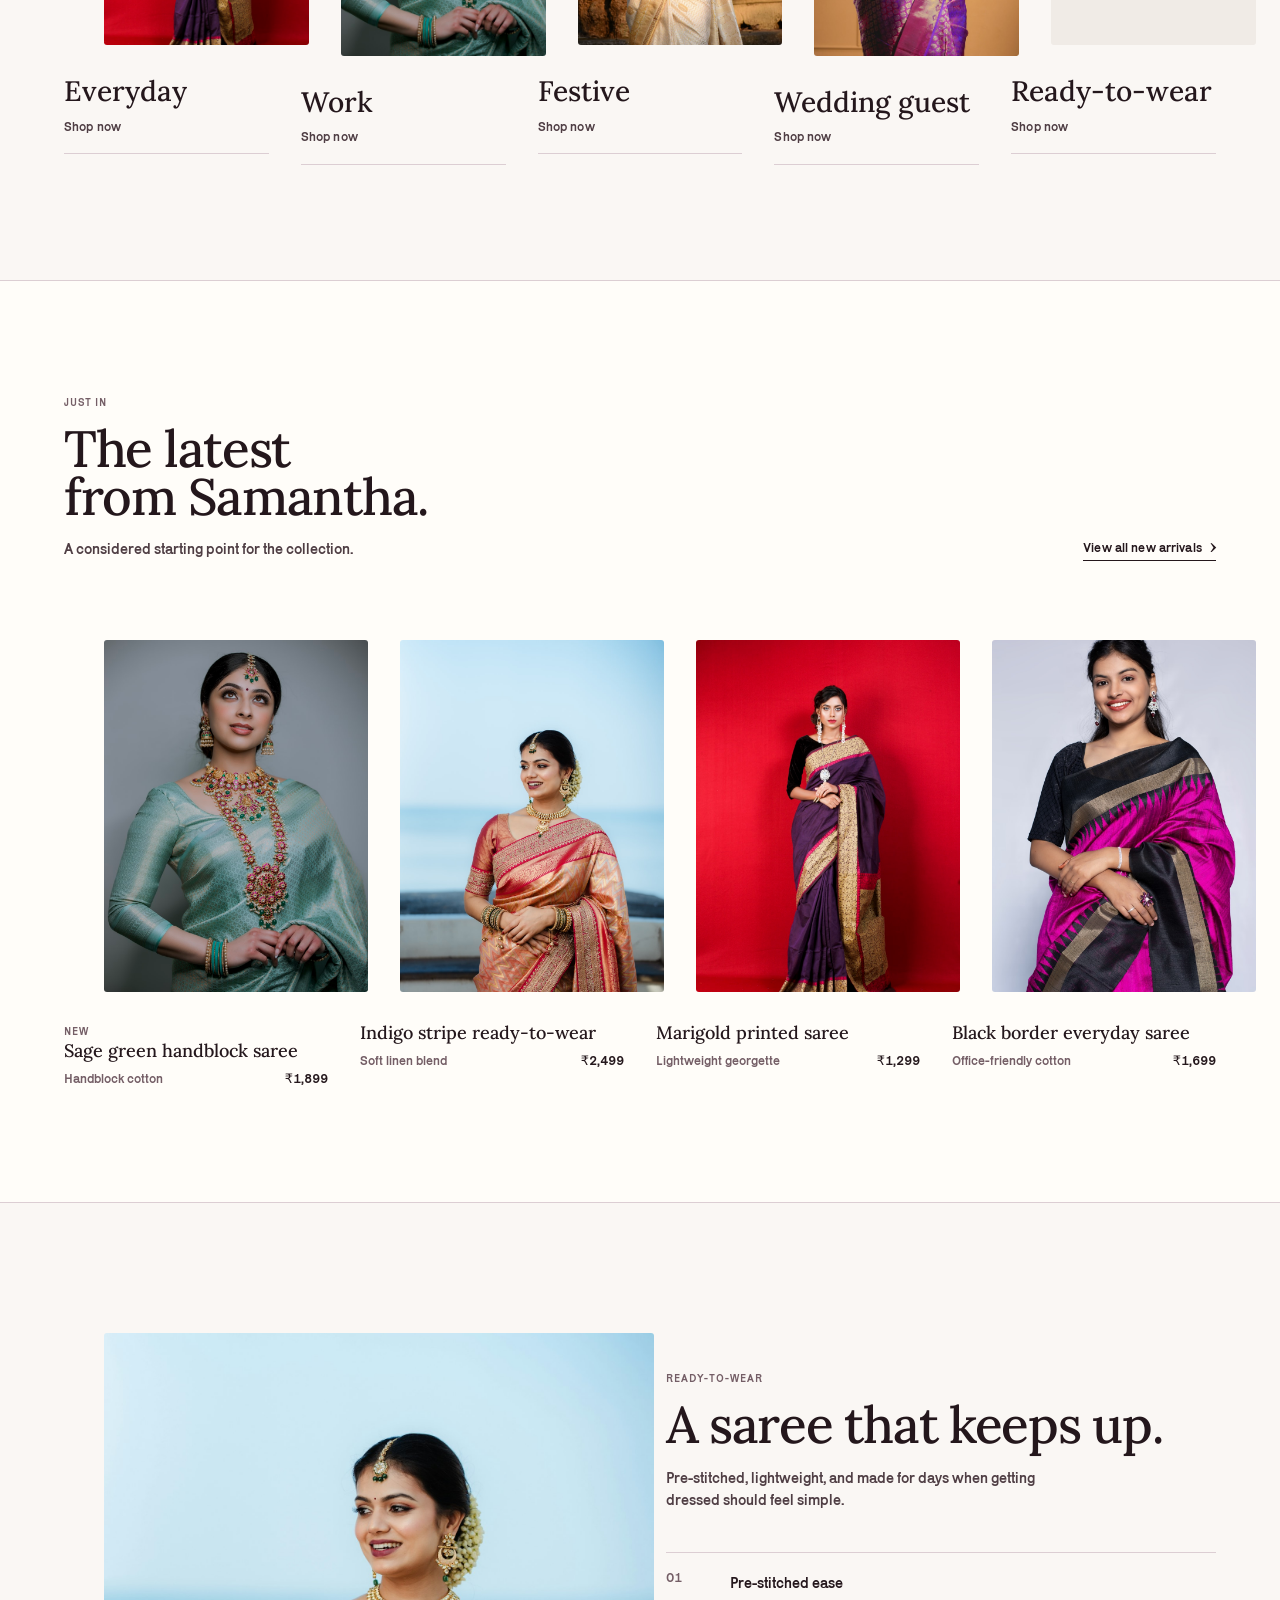
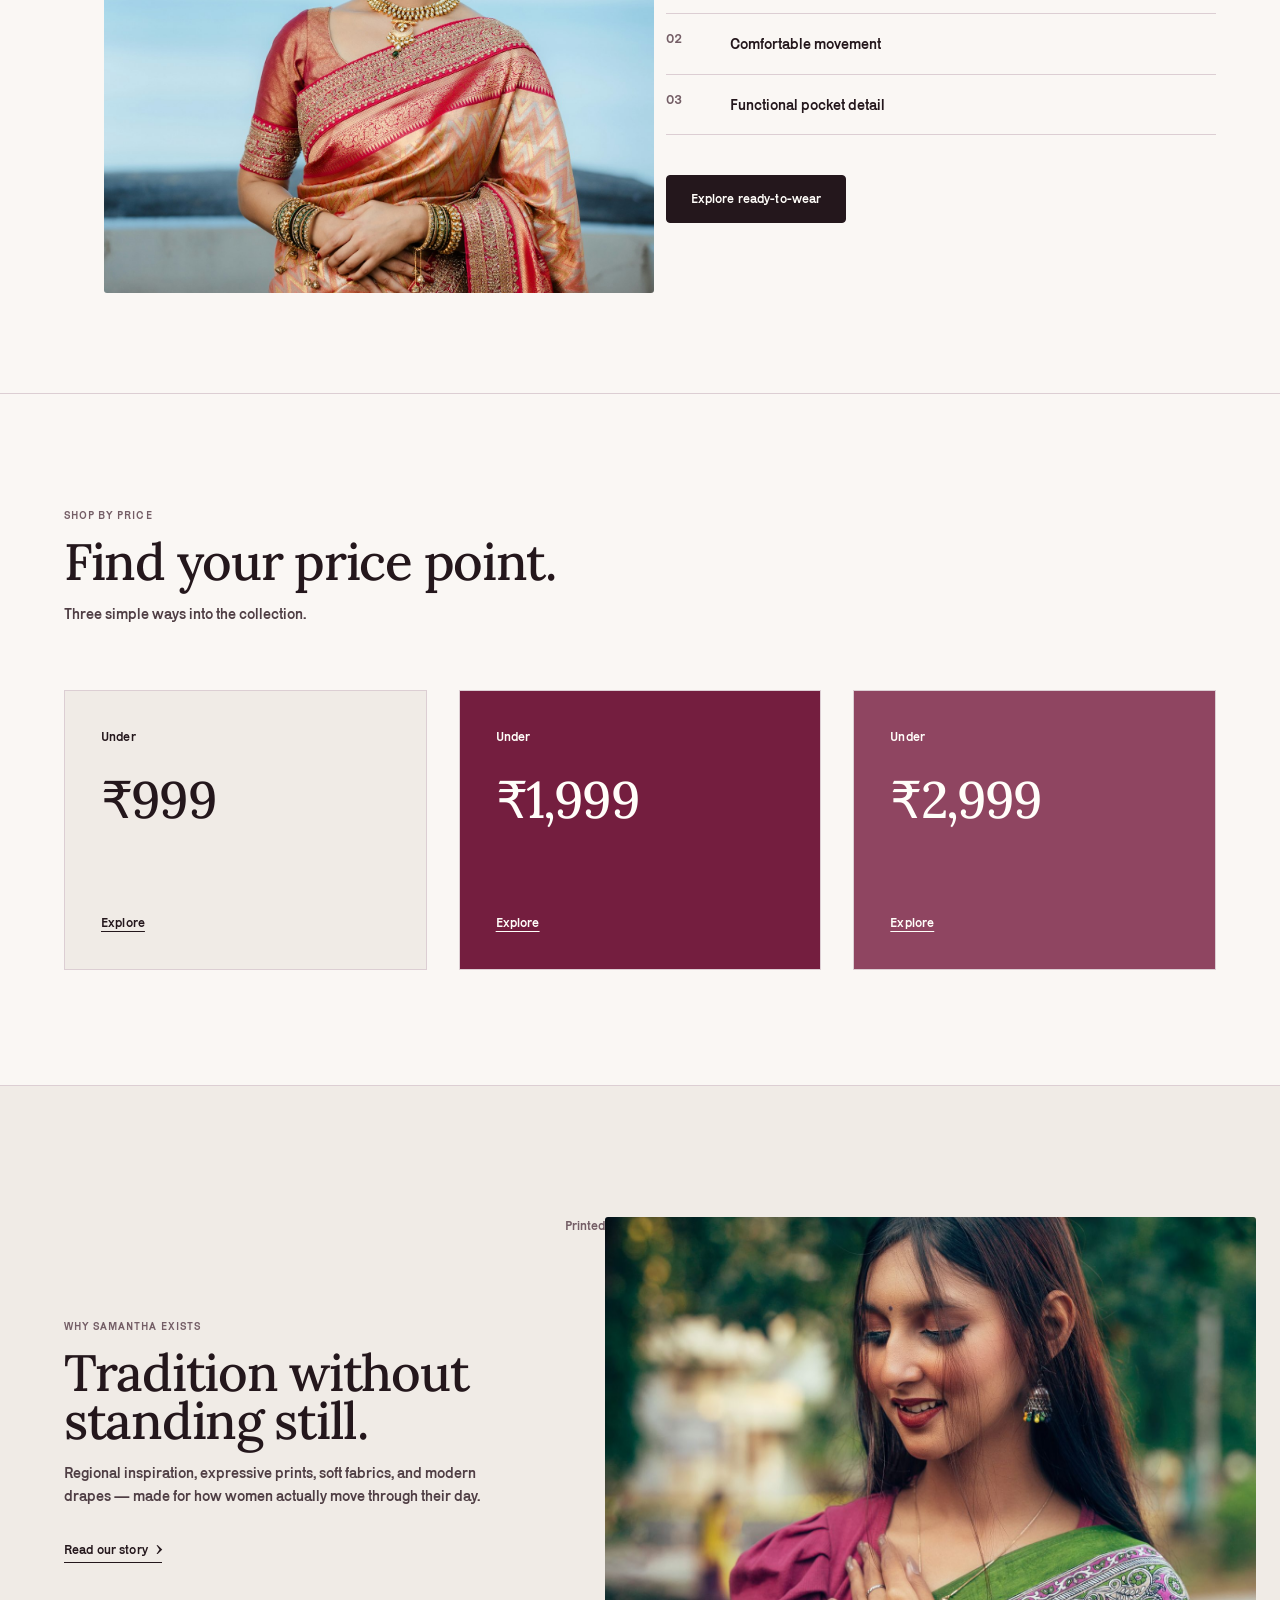
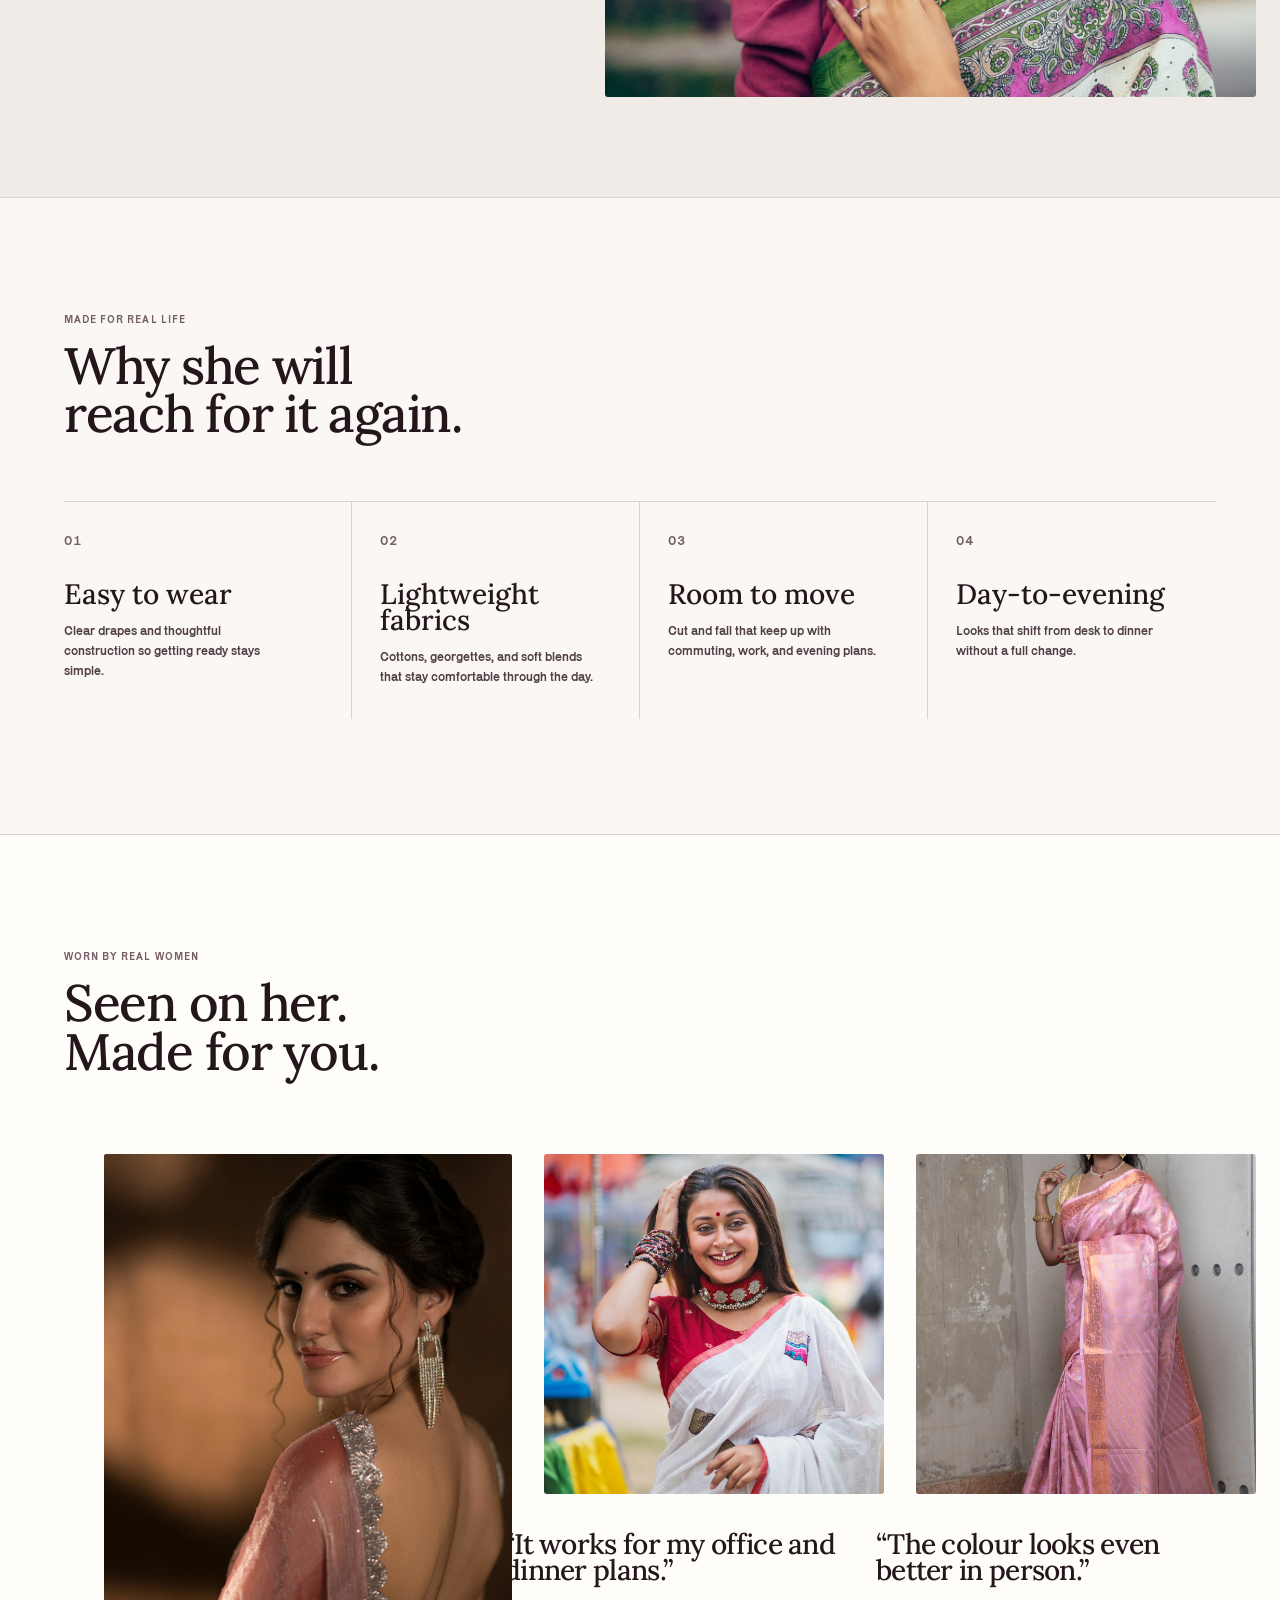
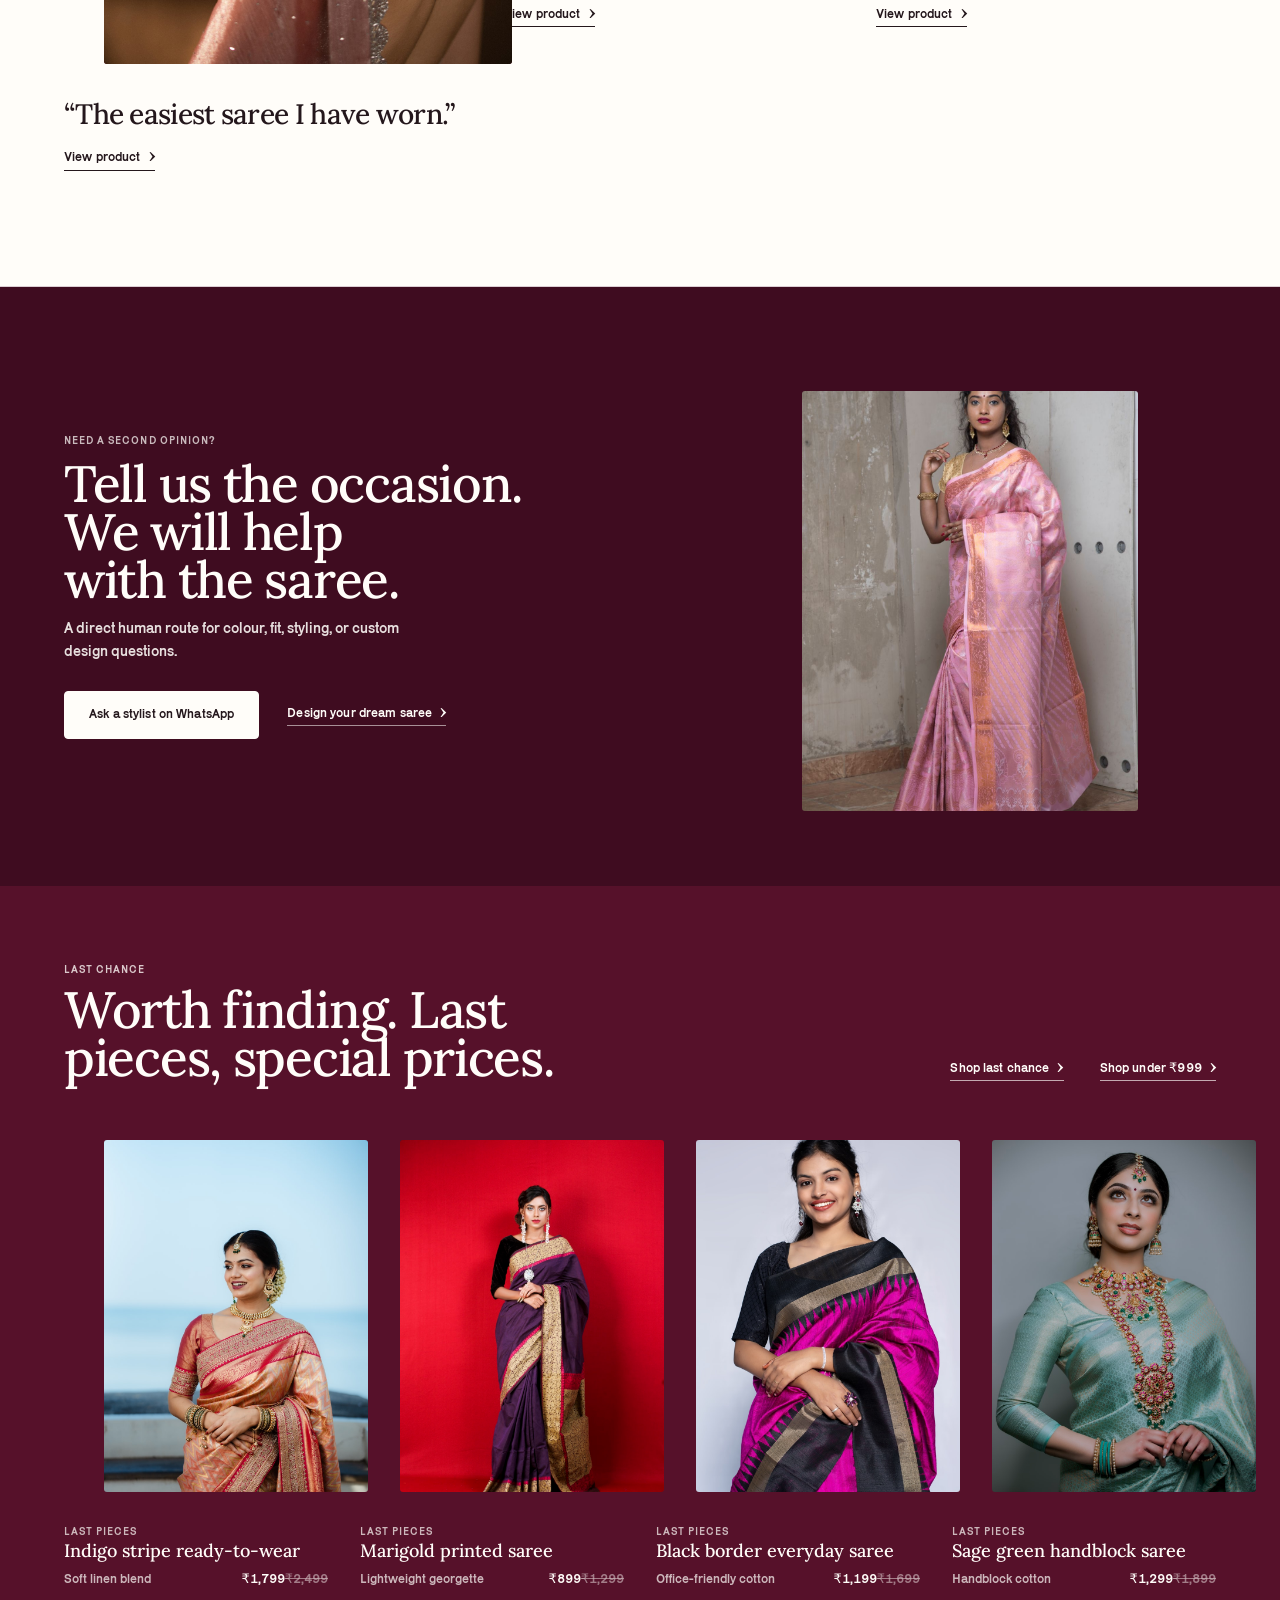
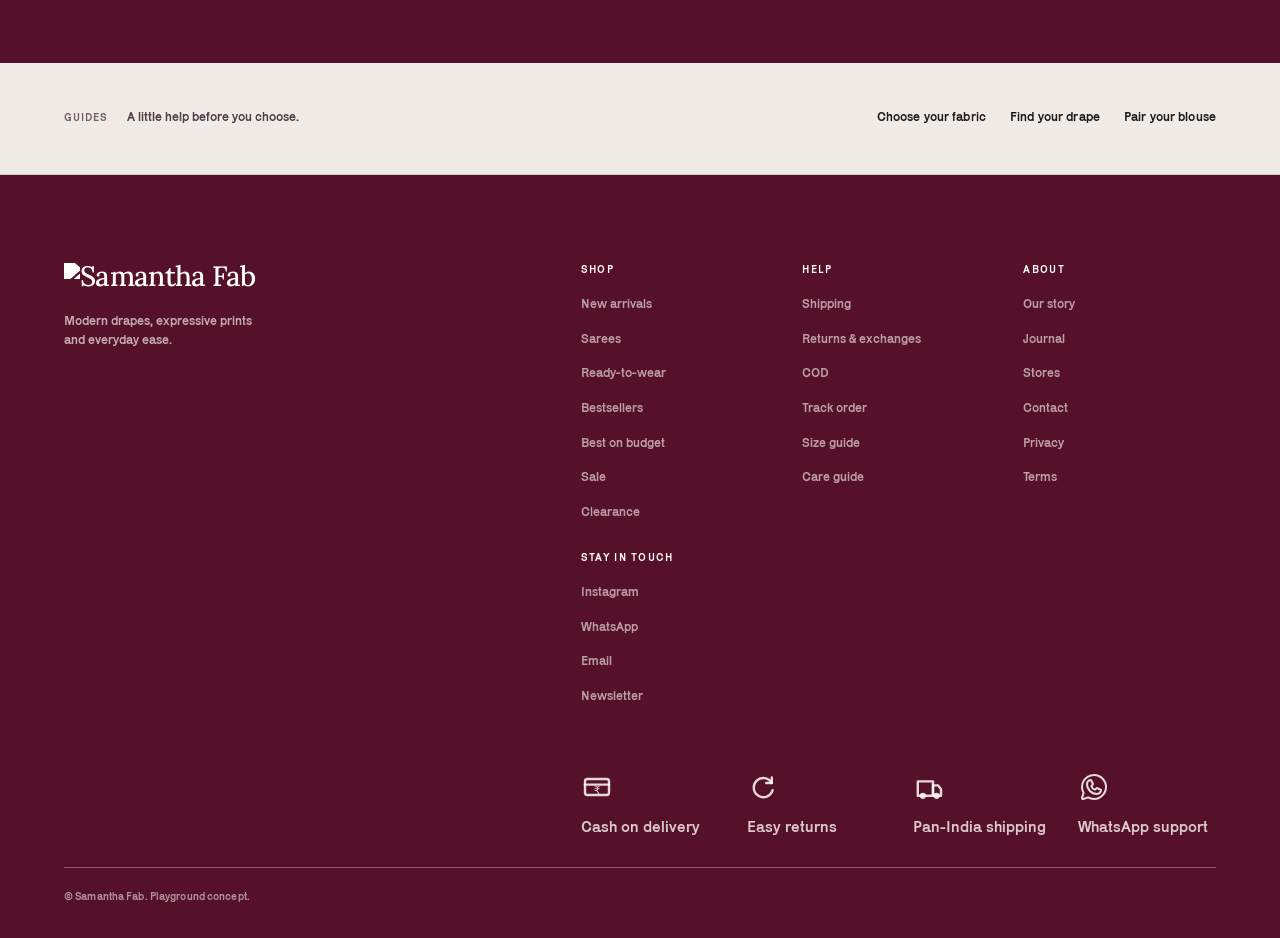
==== commit 818dee0a: "Handle storefront edge states and add customer policy pages" ====
--- a/playground/index.html
+++ b/playground/index.html
@@ -19,6 +19,7 @@
     <link rel="stylesheet" href="./styles/layout.css" />
     <link rel="stylesheet" href="./styles/homepage.css" />
     <link rel="stylesheet" href="./styles/quiet-editorial.css" />
+    <link rel="stylesheet" href="./styles/design.css" />
     <link rel="stylesheet" href="./styles/review.css" />
     <script type="module" src="/agentation.js"></script>
   </head>
--- a/playground/styles/tokens.css
+++ b/playground/styles/tokens.css
@@ -27,9 +27,14 @@
   --color-primary-800: #3f0c20;
   --color-primary-900: #350817;
 
-  /* Warm neutrals keep the light theme tactile rather than stark white. */
-  --color-paper: #fcfaf7;
-  --color-paper-deep: #f0e9e3;
+  /* Warm beige neutrals — very light hint (not yellow wash). */
+  --color-beige-50: #fcfaf8;
+  --color-beige-100: #faf7f4;
+  --color-beige-200: #f0ebe6;
+  --color-beige-300: #e4ddd6;
+
+  --color-paper: var(--color-beige-100);
+  --color-paper-deep: var(--color-beige-200);
   --color-cream: #fffdf9;
   --color-campaign-accent: var(--color-primary-400);
   --color-ink: #24171c;
@@ -37,7 +42,7 @@
   --color-muted: #745e66;
   --color-rule: #dcced3;
   --color-rule-dark: #bbaab1;
-  --color-white: #fcfaf7;
+  --color-white: var(--color-beige-100);
   --color-cream-rgb: 255, 253, 249;
 
   /* Existing semantic names retained for the page data and media tones. */
--- a/playground/styles/homepage.css
+++ b/playground/styles/homepage.css
@@ -889,10 +889,74 @@
   line-height: var(--leading-copy);
 }
 
+.footer-socials {
+  display: grid;
+  gap: 12px;
+  margin-top: 28px;
+}
+
+.footer-socials__label {
+  margin: 0;
+  color: var(--cream);
+  font-family: var(--font-body);
+  font-size: 13px;
+  font-weight: var(--weight-body);
+  letter-spacing: 0.02em;
+  line-height: 1.4;
+}
+
+.footer-socials__list {
+  display: flex;
+  flex-wrap: wrap;
+  gap: 10px;
+  margin: 0;
+  padding: 0;
+  list-style: none;
+}
+
+.footer-socials__link {
+  display: grid;
+  place-items: center;
+  width: 40px;
+  height: 40px;
+  border: 1px solid color-mix(in srgb, var(--color-cream) 28%, transparent);
+  border-radius: 50%;
+  color: var(--cream);
+  text-decoration: none;
+  transition:
+    background-color 160ms ease,
+    border-color 160ms ease,
+    color 160ms ease;
+}
+
+.footer-socials__link:hover {
+  background: color-mix(in srgb, var(--color-cream) 12%, transparent);
+  border-color: color-mix(in srgb, var(--color-cream) 55%, transparent);
+}
+
+.footer-socials__link:focus-visible {
+  outline: 2px solid var(--cream);
+  outline-offset: 3px;
+}
+
+.footer-socials__icon {
+  display: grid;
+  place-items: center;
+  width: 18px;
+  height: 18px;
+  color: inherit;
+}
+
+.footer-socials__icon svg {
+  display: block;
+  width: 18px;
+  height: 18px;
+}
+
 .footer-newsletter {
   display: grid;
   gap: 10px;
-  margin-top: 36px;
+  margin-top: 28px;
   max-width: 32ch;
 }
 
@@ -958,7 +1022,7 @@
 
 .footer-columns {
   display: grid;
-  grid-template-columns: repeat(4, minmax(0, 1fr));
+  grid-template-columns: repeat(3, minmax(0, 1fr));
   gap: 28px 28px;
 }
 
--- a/playground/styles/design.css
+++ b/playground/styles/design.css
@@ -0,0 +1,7384 @@
+/* /design page experiments — isolated from the homepage and editorial study. */
+
+body[data-page="blank"] {
+  background: var(--white);
+}
+
+body[data-page="blank"] .site {
+  background: var(--white);
+}
+
+/* —— Rotating USP strip (replaces static utility bar) —— */
+
+body[data-page="blank"] .design-usp-strip {
+  --usp-count: 3;
+  --usp-hold: 3s;
+  --usp-cycle: calc(var(--usp-count) * var(--usp-hold));
+  padding-block: 0;
+  border-bottom: 0;
+  background: var(--rust);
+  color: var(--cream);
+}
+
+body[data-page="blank"] .design-usp-strip__inner {
+  width: 100%;
+  max-width: none;
+  padding: 0;
+}
+
+body[data-page="blank"] .design-usp-strip__viewport {
+  position: relative;
+  display: grid;
+  place-items: center;
+  min-height: 36px;
+  padding: 10px var(--page-pad);
+  overflow: hidden;
+}
+
+body[data-page="blank"] .design-usp-strip__list {
+  position: relative;
+  display: grid;
+  place-items: center;
+  width: 100%;
+  margin: 0;
+  padding: 0;
+  list-style: none;
+  min-height: 1.2em;
+}
+
+body[data-page="blank"] .design-usp-strip__item {
+  grid-area: 1 / 1;
+  display: inline-flex;
+  align-items: center;
+  justify-content: center;
+  gap: 6px;
+  margin: 0;
+  opacity: 0;
+  filter: blur(2px);
+  pointer-events: none;
+  font-size: var(--text-xs);
+  font-weight: var(--weight-ui);
+  letter-spacing: var(--tracking-ui);
+  line-height: var(--leading-label);
+  white-space: nowrap;
+  animation: design-usp-cycle var(--usp-cycle) cubic-bezier(0.4, 0, 0.2, 1) infinite;
+  animation-delay: calc(var(--usp-index, 0) * var(--usp-hold));
+}
+
+body[data-page="blank"] .design-usp-strip__icon {
+  width: 16px;
+  height: 16px;
+  flex-shrink: 0;
+}
+
+body[data-page="blank"] .design-usp-strip__label {
+  position: relative;
+  display: inline-block;
+  overflow: hidden;
+}
+
+body[data-page="blank"] .design-usp-strip__label::after {
+  content: "";
+  position: absolute;
+  inset: -20% -40%;
+  background: linear-gradient(
+    105deg,
+    transparent 0%,
+    transparent 42%,
+    rgba(255, 253, 249, 0.55) 50%,
+    transparent 58%,
+    transparent 100%
+  );
+  transform: translateX(-130%);
+  opacity: 0;
+  pointer-events: none;
+  mix-blend-mode: soft-light;
+  animation: design-usp-shimmer var(--usp-cycle) cubic-bezier(0.4, 0, 0.2, 1) infinite;
+  animation-delay: calc(var(--usp-index, 0) * var(--usp-hold));
+}
+
+@keyframes design-usp-cycle {
+  /* ~0.5s blur-in, hold, ~0.5s blur-out within each 1/3 slot (9s full cycle). */
+  0% {
+    opacity: 0;
+    filter: blur(2px);
+  }
+  6% {
+    opacity: 1;
+    filter: blur(0);
+  }
+  27% {
+    opacity: 1;
+    filter: blur(0);
+  }
+  33.333% {
+    opacity: 0;
+    filter: blur(2px);
+  }
+  100% {
+    opacity: 0;
+    filter: blur(2px);
+  }
+}
+
+@keyframes design-usp-shimmer {
+  /* After settle (~6%), sweep once across the label, then rest until exit. */
+  0%,
+  7% {
+    transform: translateX(-130%);
+    opacity: 0;
+  }
+  8% {
+    transform: translateX(-120%);
+    opacity: 1;
+  }
+  18% {
+    transform: translateX(120%);
+    opacity: 1;
+  }
+  19%,
+  100% {
+    transform: translateX(120%);
+    opacity: 0;
+  }
+}
+
+/* —— Mid-page USP row: compact primary infinite ticker under New Arrivals —— */
+
+body[data-page="blank"] .design-usp-row {
+  display: flex;
+  align-items: center;
+  height: 56px;
+  padding: 0;
+  border-bottom: 0;
+  overflow: hidden;
+  background: var(--color-primary);
+  color: var(--cream);
+}
+
+body[data-page="blank"] .design-usp-row__viewport {
+  width: 100%;
+  overflow: hidden;
+}
+
+body[data-page="blank"] .design-usp-row__track {
+  display: flex;
+  align-items: center;
+  gap: clamp(48px, 5vw, 72px);
+  width: max-content;
+  margin: 0;
+  padding: 0 20px;
+  list-style: none;
+  animation: design-usp-row-ticker 18s linear infinite;
+}
+
+@keyframes design-usp-row-ticker {
+  from {
+    transform: translateX(0);
+  }
+  to {
+    transform: translateX(-50%);
+  }
+}
+
+body[data-page="blank"] .design-usp-row__item {
+  display: flex;
+  flex-direction: row;
+  align-items: center;
+  gap: 10px;
+  flex: 0 0 auto;
+  white-space: nowrap;
+}
+
+body[data-page="blank"] .design-usp-row__icon-wrap {
+  display: grid;
+  place-items: center;
+  flex: 0 0 auto;
+  width: 18px;
+  height: 18px;
+}
+
+body[data-page="blank"] .design-usp-row__icon {
+  display: block;
+  width: 18px;
+  height: 18px;
+  color: var(--cream);
+}
+
+body[data-page="blank"] .design-usp-row__label {
+  margin: 0;
+  color: var(--cream);
+  font-family: var(--font-body);
+  font-size: 13px;
+  font-weight: var(--weight-body);
+  letter-spacing: 0.06em;
+  line-height: 1;
+  text-transform: uppercase;
+}
+
+/* —— Sticky nav: soft primary wash + blur —— */
+
+body[data-page="blank"] .site-header {
+  background: transparent;
+}
+
+body[data-page="blank"] .primary-nav {
+  padding-inline: 24px;
+  background: color-mix(in srgb, var(--color-primary-50) 90%, transparent);
+  border-bottom-color: color-mix(in srgb, var(--color-primary-200) 55%, transparent);
+  backdrop-filter: blur(14px) saturate(1.15);
+  -webkit-backdrop-filter: blur(14px) saturate(1.15);
+}
+
+body[data-page="blank"] .design-reference-nav {
+  position: relative;
+  display: block;
+  min-height: 0;
+  padding: 0;
+  background: color-mix(in srgb, var(--color-primary-50) 82%, var(--color-paper));
+  border-bottom-color: color-mix(in srgb, var(--color-primary-200) 62%, transparent);
+}
+
+body[data-page="blank"] .design-reference-nav__top {
+  display: grid;
+  grid-template-columns: minmax(180px, 1fr) auto minmax(180px, 1fr);
+  align-items: center;
+  min-height: 88px;
+  padding: 20px 24px 12px;
+}
+
+body[data-page="blank"] .design-reference-nav__start,
+body[data-page="blank"] .design-reference-nav__center,
+body[data-page="blank"] .design-reference-nav__end {
+  display: flex;
+  align-items: center;
+  gap: 20px;
+}
+
+body[data-page="blank"] .design-reference-nav__start {
+  display: none;
+  justify-content: flex-start;
+}
+
+body[data-page="blank"] .design-reference-nav__center {
+  grid-column: 1;
+  justify-content: flex-start;
+}
+
+body[data-page="blank"] .design-reference-nav__end {
+  grid-column: 3;
+  justify-content: flex-end;
+}
+
+body[data-page="blank"] .design-reference-nav .wordmark {
+  justify-self: start;
+}
+
+body[data-page="blank"] .nav-menu-toggle {
+  display: inline-flex;
+  align-items: center;
+  justify-content: center;
+  width: 40px;
+  height: 40px;
+  padding: 0;
+  border: 0;
+  border-radius: var(--radius-control);
+  background: transparent;
+  color: var(--color-primary-800);
+}
+
+body[data-page="blank"] .nav-menu-toggle__icon {
+  width: 22px;
+  height: 22px;
+}
+
+body[data-page="blank"] .design-reference-nav .wordmark__image {
+  width: clamp(164px, 15vw, 224px);
+  height: auto;
+  max-height: 40px;
+  object-fit: contain;
+}
+
+body[data-page="blank"] .design-reference-nav__action {
+  position: relative;
+  display: grid;
+  place-items: center;
+  width: 28px;
+  height: 28px;
+  color: var(--color-primary-800);
+}
+
+body[data-page="blank"] .design-reference-nav__action .nav-action__icon {
+  display: block;
+  width: 24px;
+  height: 24px;
+  transition: transform 160ms ease, color 160ms ease;
+}
+
+body[data-page="blank"] .design-reference-nav__action .nav-action__count {
+  position: absolute;
+  top: -4px;
+  right: -6px;
+  min-width: 16px;
+  height: 16px;
+  padding: 0 4px;
+  border-radius: 999px;
+  background: var(--color-primary);
+  color: var(--color-cream);
+  font-family: var(--font-body);
+  font-size: 10px;
+  line-height: 16px;
+  text-align: center;
+}
+
+body[data-page="blank"] .design-reference-nav__action:hover,
+body[data-page="blank"] .design-reference-nav__action:focus-visible {
+  color: var(--color-primary);
+}
+
+body[data-page="blank"] .design-reference-nav__action:hover .nav-action__icon,
+body[data-page="blank"] .design-reference-nav__action:focus-visible .nav-action__icon {
+  transform: scale(1.08);
+}
+
+body[data-page="blank"] .design-reference-nav__links {
+  position: static;
+  display: flex;
+  grid-column: 2;
+  align-items: center;
+  justify-content: center;
+  justify-self: center;
+  gap: clamp(24px, 3.1vw, 54px);
+  min-height: 28px;
+  padding: 0;
+}
+
+body[data-page="blank"] .design-reference-nav__links .nav-link {
+  position: relative;
+  display: inline-flex;
+  align-items: center;
+  min-height: 28px;
+  padding: 0 0 6px;
+  border: 0;
+  background: transparent;
+  color: var(--color-primary-800);
+  font-family: var(--font-body);
+  font-size: clamp(14px, 1.3vw, 17px);
+  font-weight: var(--weight-body);
+  letter-spacing: 0.01em;
+  line-height: 1.2;
+  text-decoration: none;
+  white-space: nowrap;
+}
+
+body[data-page="blank"] .design-reference-nav__links .nav-link::after {
+  position: absolute;
+  right: 0;
+  bottom: 0;
+  left: 0;
+  height: 1px;
+  background: currentColor;
+  content: "";
+  transform: scaleX(0);
+  transform-origin: right center;
+  transition: transform 180ms ease;
+}
+
+body[data-page="blank"] .design-reference-nav__links .nav-link:hover::after,
+body[data-page="blank"] .design-reference-nav__links .nav-link:focus-visible::after,
+body[data-page="blank"] .design-reference-nav__links .nav-link.is-active::after,
+body[data-page="blank"] .design-reference-nav__links .nav-link[aria-expanded="true"]::after {
+  transform: scaleX(1);
+  transform-origin: left center;
+}
+
+body[data-page="blank"] .design-reference-nav__links .nav-link--menu {
+  cursor: pointer;
+}
+
+body[data-page="blank"] .design-mega-menu {
+  position: absolute;
+  top: 100%;
+  right: 0;
+  left: 0;
+  z-index: 4;
+  display: none;
+  grid-template-columns: 1fr;
+  gap: clamp(28px, 4vw, 64px);
+  padding: 32px clamp(24px, 5vw, 80px) 36px;
+  background: color-mix(in srgb, var(--color-cream) 96%, var(--color-primary-50));
+  border-top: 1px solid color-mix(in srgb, var(--color-primary-200) 55%, transparent);
+  border-bottom: 1px solid var(--color-primary-200);
+  box-shadow: 0 18px 36px color-mix(in srgb, var(--color-primary-900) 10%, transparent);
+  animation: design-mega-menu-open 180ms cubic-bezier(0.23, 1, 0.32, 1) both;
+}
+
+body[data-page="blank"] .design-mega-menu.is-open,
+body[data-page="blank"] .design-reference-nav__links:has([data-nav-menu-trigger]:hover) .design-mega-menu {
+  display: grid;
+}
+
+body[data-page="blank"] .design-mega-menu__groups {
+  display: grid;
+  grid-template-columns: repeat(5, minmax(0, 1fr));
+  gap: 24px;
+}
+
+@media (max-width: 1200px) {
+  body[data-page="blank"] .design-mega-menu__groups {
+    grid-template-columns: repeat(3, minmax(0, 1fr));
+  }
+}
+
+body[data-page="blank"] .design-mega-menu__heading {
+  margin: 0 0 22px;
+  color: var(--color-primary-800);
+  font-family: var(--font-body);
+  font-size: 12px;
+  font-weight: var(--weight-ui);
+  letter-spacing: 0.08em;
+  line-height: 1.2;
+  text-transform: uppercase;
+}
+
+body[data-page="blank"] .design-mega-menu__list {
+  display: grid;
+  gap: 14px;
+  margin: 0;
+  padding: 0;
+  list-style: none;
+}
+
+body[data-page="blank"] .design-mega-menu__link {
+  display: inline-block;
+  transform-origin: left center;
+  border-bottom: 0;
+  padding-bottom: 0;
+  color: var(--color-ink-soft);
+  font-family: var(--font-body);
+  font-size: 15px;
+  line-height: 1.3;
+  text-decoration: none;
+  transition:
+    color 180ms cubic-bezier(0.23, 1, 0.32, 1),
+    transform 180ms cubic-bezier(0.23, 1, 0.32, 1);
+}
+
+body[data-page="blank"] .design-mega-menu__link:hover,
+body[data-page="blank"] .design-mega-menu__link:focus-visible {
+  border-bottom: 0;
+  border-color: transparent;
+  color: var(--color-primary);
+  text-decoration: none;
+  transform: scale(1.06);
+}
+
+body[data-page="blank"] .design-mega-menu__featured {
+  position: relative;
+  display: block;
+  min-height: 300px;
+  overflow: hidden;
+  border-radius: 12px;
+  background: var(--color-paper-deep);
+  color: var(--color-cream);
+  text-decoration: none;
+}
+
+body[data-page="blank"] .design-mega-menu__image {
+  width: 100%;
+  height: 100%;
+  min-height: 300px;
+  object-fit: cover;
+  object-position: center;
+  transition: transform 320ms cubic-bezier(0.23, 1, 0.32, 1);
+}
+
+body[data-page="blank"] .design-mega-menu__featured::after {
+  position: absolute;
+  inset: 35% 0 0;
+  background: linear-gradient(to bottom, transparent, color-mix(in srgb, var(--color-primary-900) 72%, transparent));
+  content: "";
+}
+
+body[data-page="blank"] .design-mega-menu__featured-label {
+  position: absolute;
+  right: 20px;
+  bottom: 18px;
+  left: 20px;
+  z-index: 1;
+  font-family: var(--font-display);
+  font-size: clamp(20px, 2vw, 28px);
+  line-height: 1;
+}
+
+body[data-page="blank"] .design-mega-menu__featured:hover .design-mega-menu__image,
+body[data-page="blank"] .design-mega-menu__featured:focus-visible .design-mega-menu__image {
+  transform: scale(1.035);
+}
+
+@keyframes design-mega-menu-open {
+  from {
+    opacity: 0;
+    transform: translateY(-8px);
+  }
+  to {
+    opacity: 1;
+    transform: translateY(0);
+  }
+}
+
+body[data-page="blank"] .wordmark__image {
+  width: clamp(148px, 15vw, 200px);
+  height: auto;
+  max-height: 32px;
+  object-fit: contain;
+  object-position: left center;
+  mix-blend-mode: normal;
+}
+
+body[data-page="blank"] .section--campaign-hero {
+  padding: 24px;
+  border-bottom: 0;
+  background: var(--white);
+}
+
+body[data-page="blank"] .campaign-hero__stage {
+  position: relative;
+  width: 100%;
+  min-height: clamp(592px, calc(100svh - 156px), 872px);
+  overflow: hidden;
+  isolation: isolate;
+  border-radius: 16px;
+  background: #160d10;
+  color: var(--cream);
+}
+
+body[data-page="blank"] .campaign-hero__slides,
+body[data-page="blank"] .campaign-slide,
+body[data-page="blank"] .campaign-slide__media,
+body[data-page="blank"] .campaign-slide__media .media__frame,
+body[data-page="blank"] .campaign-slide__veil {
+  position: absolute;
+  inset: 0;
+  width: 100%;
+  height: 100%;
+}
+
+body[data-page="blank"] .campaign-slide {
+  z-index: 0;
+  visibility: hidden;
+  pointer-events: none;
+  /* Park off-stage to the right so RTL enters are ready without a snap. */
+  transform: translateX(100%);
+  transition: none;
+}
+
+body[data-page="blank"] .campaign-slide.is-active {
+  z-index: 2;
+  visibility: visible;
+  pointer-events: auto;
+  transform: translateX(0);
+}
+
+/* Transitions only while moving — avoids cleanup snapping slides back into view. */
+body[data-page="blank"] .campaign-slide.is-moving {
+  visibility: visible;
+  transition: transform 780ms cubic-bezier(0.22, 1, 0.36, 1);
+}
+
+body[data-page="blank"] .campaign-slide.is-enter-from-right {
+  z-index: 2;
+  visibility: visible;
+  transform: translateX(100%);
+}
+
+body[data-page="blank"] .campaign-slide.is-enter-from-left {
+  z-index: 2;
+  visibility: visible;
+  transform: translateX(-100%);
+}
+
+body[data-page="blank"] .campaign-slide.is-exit-to-left {
+  z-index: 1;
+  pointer-events: none;
+  transform: translateX(-100%);
+}
+
+body[data-page="blank"] .campaign-slide.is-exit-to-right {
+  z-index: 1;
+  pointer-events: none;
+  transform: translateX(100%);
+}
+
+body[data-page="blank"] .campaign-slide__media {
+  display: block;
+  max-width: none;
+  margin: 0;
+  border-radius: 0;
+  background: #160d10;
+  overflow: hidden;
+}
+
+body[data-page="blank"] .campaign-slide__media.media--fill {
+  position: absolute;
+  inset: 0;
+  width: 100%;
+  height: 100%;
+  min-width: 100%;
+  min-height: 100%;
+  aspect-ratio: auto;
+}
+
+body[data-page="blank"] .campaign-slide__media .media__frame {
+  position: absolute;
+  inset: 0;
+  width: 100%;
+  height: 100%;
+  max-width: none;
+  max-height: none;
+  object-fit: cover;
+  object-position: center center;
+}
+
+/* First campaign slide: zoom in and bias right so the figure clears left copy. */
+body[data-page="blank"] .campaign-slide[data-index="0"] .campaign-slide__media .media__frame {
+  transform: scale(1.22);
+  transform-origin: 72% center;
+}
+
+body[data-page="blank"] .campaign-slide__veil {
+  z-index: 1;
+  background: linear-gradient(
+    to right,
+    rgba(18, 10, 12, 0.68) 0%,
+    rgba(18, 10, 12, 0.42) 24%,
+    rgba(18, 10, 12, 0.16) 46%,
+    transparent 62%
+  );
+  backdrop-filter: none;
+  -webkit-backdrop-filter: none;
+  mask-image: none;
+  -webkit-mask-image: none;
+}
+
+body[data-page="blank"] .campaign-slide__content {
+  position: absolute;
+  z-index: 2;
+  inset: 0;
+  display: flex;
+  flex-direction: column;
+  width: 100%;
+  margin-inline: 0;
+  align-items: flex-start;
+  justify-content: flex-end;
+  padding: clamp(120px, 14vw, 180px) var(--page-pad) clamp(96px, 11vw, 132px);
+  text-align: left;
+  text-shadow: 0 2px 26px rgba(18, 10, 12, 0.28);
+}
+
+body[data-page="blank"] .campaign-slide__eyebrow {
+  margin-bottom: 16px;
+  color: rgba(255, 253, 249, 0.9);
+  font-family: var(--font-body);
+  font-size: 10px;
+  font-weight: var(--weight-ui);
+  letter-spacing: 0.18em;
+  line-height: var(--leading-label);
+  text-transform: uppercase;
+}
+
+body[data-page="blank"] .campaign-slide__title {
+  max-width: 11ch;
+  margin: 0;
+  color: var(--cream);
+  font-family: var(--font-display);
+  font-size: clamp(44px, 5.2vw, 80px);
+  font-weight: 400;
+  font-style: normal;
+  font-variation-settings: "wght" 400;
+  line-height: 0.9;
+  letter-spacing: -0.045em;
+  text-wrap: balance;
+}
+
+body[data-page="blank"] .campaign-slide__title-accent {
+  display: inline-block;
+  color: var(--campaign-accent);
+  font-family: inherit;
+  font-style: italic;
+  font-synthesis: style;
+  font-weight: inherit;
+  font-variation-settings: inherit;
+  letter-spacing: inherit;
+  /* Lora includes an italic face; skew keeps accent words feeling editorial. */
+  transform: skewX(-12deg);
+  transform-origin: 50% 100%;
+}
+
+body[data-page="blank"] .campaign-slide__copy {
+  max-width: 35ch;
+  margin: 22px 0 0;
+  color: rgba(255, 253, 249, 0.9);
+  font-family: var(--font-body);
+  font-size: clamp(15px, 1.05vw, 17px);
+  line-height: var(--leading-copy);
+}
+
+body[data-page="blank"] .campaign-slide__cta {
+  margin-top: 28px;
+  min-width: 124px;
+  min-height: 44px;
+  font-family: var(--font-body);
+  font-size: 14px;
+  letter-spacing: 0.08em;
+  background: var(--white);
+  border-color: var(--white);
+  color: var(--color-primary);
+  text-shadow: none;
+}
+
+body[data-page="blank"] .campaign-slide__cta:hover {
+  background: var(--color-cream);
+  border-color: var(--color-cream);
+  color: var(--color-primary-800);
+}
+
+body[data-page="blank"] .campaign-hero__dot:active {
+  transform: scale(0.97);
+}
+
+body[data-page="blank"] .campaign-hero__footer {
+  position: absolute;
+  z-index: 3;
+  right: var(--page-pad);
+  bottom: clamp(22px, 3vw, 42px);
+  left: var(--page-pad);
+  display: flex;
+  align-items: end;
+  justify-content: center;
+  gap: 24px;
+}
+
+body[data-page="blank"] .campaign-hero__pagination {
+  display: flex;
+  align-items: center;
+  gap: 10px;
+}
+
+body[data-page="blank"] .campaign-hero__dot {
+  width: 8px;
+  height: 8px;
+  padding: 0;
+  border: 1px solid rgba(255, 253, 249, 0.76);
+  border-radius: 50%;
+  background: transparent;
+  color: transparent;
+  font-family: var(--font-body);
+  font-size: 0;
+  line-height: 1;
+  transition: background-color 220ms ease-out, border-color 220ms ease-out, transform 220ms ease-out;
+}
+
+body[data-page="blank"] .campaign-hero__dot.is-active {
+  border-color: var(--cream);
+  background: var(--cream);
+  transform: scale(1.18);
+}
+
+body[data-page="blank"] .campaign-hero__stage :focus-visible {
+  outline-color: var(--cream);
+}
+
+body[data-page="blank"] .campaign-hero__arrow {
+  position: absolute;
+  top: 50%;
+  z-index: 4;
+  display: grid;
+  place-items: center;
+  width: 48px;
+  height: 48px;
+  padding: 0;
+  border: 0;
+  border-radius: 50%;
+  background: var(--white);
+  color: var(--color-primary-800);
+  box-shadow: 0 10px 28px rgba(18, 10, 12, 0.2);
+  cursor: pointer;
+  transform: translateY(-50%);
+  transition: background-color 180ms ease, transform 180ms cubic-bezier(0.22, 1, 0.36, 1);
+}
+
+body[data-page="blank"] .campaign-hero__arrow svg {
+  display: block;
+  width: 18px;
+  height: 18px;
+}
+
+body[data-page="blank"] .campaign-hero__arrow--prev {
+  left: 20px;
+}
+
+body[data-page="blank"] .campaign-hero__arrow--next {
+  right: 20px;
+  box-shadow: none;
+  opacity: 0.85;
+  -webkit-backdrop-filter: blur(10px);
+  backdrop-filter: blur(10px);
+}
+
+body[data-page="blank"] .campaign-hero__arrow:hover {
+  background: var(--cream);
+}
+
+body[data-page="blank"] .campaign-hero__arrow--prev:hover {
+  transform: translate(-2px, -50%);
+}
+
+body[data-page="blank"] .campaign-hero__arrow--next:hover {
+  transform: translate(2px, -50%);
+}
+
+body[data-page="blank"] .campaign-hero__arrow:focus-visible {
+  outline: var(--focus-ring);
+  outline-offset: 3px;
+  outline-color: var(--cream);
+}
+
+/* —— Shop by collection: 2+3 bento aligned to campaign gutters —— */
+
+body[data-page="blank"] .design-collection-bento {
+  padding: 80px 24px;
+  border-bottom: 0;
+  background: var(--white);
+}
+
+body[data-page="blank"] .design-collection-bento__header {
+  display: flex;
+  flex-direction: column;
+  align-items: center;
+  gap: 12px;
+  margin: 0 0 48px;
+  text-align: center;
+}
+
+body[data-page="blank"] .design-collection-bento__heading {
+  margin: 0;
+  color: var(--color-primary-800);
+  font-family: var(--font-display);
+  font-size: clamp(28px, 3.2vw, 42px);
+  font-weight: 400;
+  font-variation-settings: "wght" 400;
+  letter-spacing: -0.03em;
+  line-height: 1.1;
+  text-transform: uppercase;
+  text-wrap: balance;
+}
+
+body[data-page="blank"] .design-collection-bento__lede {
+  max-width: 36ch;
+  margin: 0 auto;
+  color: var(--muted);
+  font-family: var(--font-body);
+  font-size: 15px;
+  font-weight: 200;
+  letter-spacing: 0.02em;
+  line-height: var(--leading-copy);
+  text-wrap: pretty;
+}
+
+body[data-page="blank"] .design-collection-bento__grid {
+  display: grid;
+  grid-template-columns: repeat(6, minmax(0, 1fr));
+  gap: 16px;
+  width: 100%;
+}
+
+body[data-page="blank"] .design-collection-bento__tile {
+  position: relative;
+  display: block;
+  overflow: hidden;
+  min-height: clamp(240px, 28vw, 340px);
+  border-radius: 16px;
+  text-decoration: none;
+  color: var(--cream);
+  background: #160d10;
+}
+
+body[data-page="blank"] .design-collection-bento__tile:nth-child(1),
+body[data-page="blank"] .design-collection-bento__tile:nth-child(2) {
+  grid-column: span 3;
+}
+
+body[data-page="blank"] .design-collection-bento__tile:nth-child(n + 3) {
+  grid-column: span 2;
+  min-height: clamp(200px, 23vw, 280px);
+}
+
+body[data-page="blank"] .design-collection-bento__media {
+  position: absolute;
+  inset: 0;
+  width: 100%;
+  height: 100%;
+  border-radius: inherit;
+  margin: 0;
+  overflow: hidden;
+}
+
+body[data-page="blank"] .design-collection-bento__media .media__frame {
+  position: absolute;
+  inset: 0;
+  width: 100%;
+  height: 100%;
+  max-width: none;
+  max-height: none;
+  object-fit: cover;
+  object-position: center center;
+  transition: transform 520ms cubic-bezier(0.22, 1, 0.36, 1);
+}
+
+body[data-page="blank"] .design-collection-bento__tile:nth-child(1) .media__frame,
+body[data-page="blank"] .design-collection-bento__tile:nth-child(2) .media__frame {
+  object-position: center top;
+}
+
+body[data-page="blank"] .design-collection-bento__tile:hover .media__frame,
+body[data-page="blank"] .design-collection-bento__tile:focus-visible .media__frame {
+  transform: scale(1.03);
+}
+
+body[data-page="blank"] .design-collection-bento__scrim {
+  position: absolute;
+  z-index: 1;
+  inset: 0;
+  width: 72%;
+  height: 100%;
+  pointer-events: none;
+  background: linear-gradient(
+    to right,
+    rgba(18, 10, 12, 0.84) 0%,
+    rgba(18, 10, 12, 0.58) 32%,
+    rgba(18, 10, 12, 0.3) 62%,
+    rgba(18, 10, 12, 0.12) 82%,
+    transparent 100%
+  );
+  -webkit-backdrop-filter: blur(2px);
+  backdrop-filter: blur(2px);
+  -webkit-mask-image: linear-gradient(to right, #000 0%, #000 48%, transparent 100%);
+  mask-image: linear-gradient(to right, #000 0%, #000 48%, transparent 100%);
+}
+
+body[data-page="blank"] .design-collection-bento__meta {
+  position: absolute;
+  z-index: 2;
+  inset: clamp(18px, 2.4vw, 26px);
+  display: flex;
+  align-items: stretch;
+}
+
+body[data-page="blank"] .design-collection-bento__caption {
+  display: flex;
+  flex-direction: column;
+  align-items: flex-start;
+  justify-content: space-between;
+  gap: 16px;
+  height: 100%;
+  min-width: 0;
+}
+
+body[data-page="blank"] .design-collection-bento__caption-title {
+  display: flex;
+  flex-direction: column;
+  align-items: flex-start;
+  gap: 12px;
+  min-width: 0;
+}
+
+body[data-page="blank"] .design-collection-bento__icon {
+  flex: 0 0 auto;
+  width: 20px;
+  height: 20px;
+  margin-left: 4px;
+  color: var(--cream);
+  opacity: 0.92;
+}
+
+body[data-page="blank"] .design-collection-bento__label {
+  margin: 0;
+  color: var(--cream);
+  font-family: var(--font-display);
+  max-width: 9ch;
+  font-size: clamp(24px, 2.6vw, 38px);
+  font-weight: 400;
+  font-variation-settings: "wght" 400;
+  letter-spacing: -0.015em;
+  line-height: 0.98;
+  text-shadow: 0 1px 14px rgba(18, 10, 12, 0.35);
+}
+
+body[data-page="blank"] .design-collection-bento__subcopy {
+  margin: 0;
+  color: rgba(255, 253, 249, 0.82);
+  font-family: var(--font-body);
+  font-size: 13px;
+  font-weight: var(--weight-ui);
+  letter-spacing: 0.02em;
+  line-height: 1.3;
+  text-shadow: 0 1px 12px rgba(18, 10, 12, 0.3);
+}
+
+body[data-page="blank"] .design-collection-bento__action {
+  display: inline-flex;
+  align-items: center;
+  gap: 8px;
+  color: var(--cream);
+  font-family: var(--font-body);
+  font-size: 11px;
+  font-weight: var(--weight-ui);
+  letter-spacing: 0.14em;
+  line-height: 1;
+  text-transform: uppercase;
+  text-shadow: 0 1px 12px rgba(18, 10, 12, 0.3);
+}
+
+body[data-page="blank"] .design-collection-bento__action-label {
+  opacity: 0.9;
+}
+
+body[data-page="blank"] .design-collection-bento__arrow {
+  flex-shrink: 0;
+  width: 16px;
+  height: 16px;
+  color: var(--cream);
+  opacity: 0.92;
+  transition: transform 220ms cubic-bezier(0.22, 1, 0.36, 1), opacity 220ms ease;
+}
+
+body[data-page="blank"] .design-collection-bento__tile:hover .design-collection-bento__arrow,
+body[data-page="blank"] .design-collection-bento__tile:focus-visible .design-collection-bento__arrow {
+  transform: translateX(3px);
+  opacity: 1;
+}
+
+body[data-page="blank"] .design-collection-bento__tile:focus-visible {
+  outline: var(--focus-ring);
+  outline-offset: 3px;
+  outline-color: var(--color-primary);
+}
+
+/* —— Shop by material: shaped textile cards —— */
+
+body[data-page="blank"] .design-materials {
+  padding: 48px 24px 72px;
+  border-bottom: 0;
+  background: var(--white);
+  color: var(--ink);
+}
+
+body[data-page="blank"] .design-materials__inner {
+  width: min(100%, var(--content-max));
+  margin-inline: auto;
+}
+
+body[data-page="blank"] .design-materials__defs {
+  position: absolute;
+  width: 0;
+  height: 0;
+  overflow: visible;
+  pointer-events: none;
+}
+
+body[data-page="blank"] .design-materials__header {
+  display: flex;
+  flex-direction: column;
+  align-items: center;
+  gap: 12px;
+  margin: 0 0 24px;
+  text-align: center;
+}
+
+body[data-page="blank"] .design-materials__viewport {
+  --material-gap: 16px;
+  --material-visible-count: 5;
+  --material-card-width: min(calc((100cqi - 64px) / 5), 280px);
+  position: relative;
+  min-height: clamp(300px, 25vw, 360px);
+  overflow: hidden;
+  container-type: inline-size;
+  isolation: isolate;
+}
+
+body[data-page="blank"] .design-materials__heading {
+  margin: 0;
+  color: var(--color-primary-800);
+  font-family: var(--font-display);
+  font-size: clamp(28px, 3.2vw, 42px);
+  font-weight: 400;
+  font-variation-settings: "wght" 400;
+  letter-spacing: -0.03em;
+  line-height: 1.1;
+  text-transform: uppercase;
+  text-wrap: balance;
+}
+
+body[data-page="blank"] .design-materials__lede {
+  margin: 0 auto;
+  max-width: 42ch;
+  color: var(--muted);
+  font-family: var(--font-body);
+  font-size: 15px;
+  font-weight: 200;
+  letter-spacing: 0.02em;
+  line-height: var(--leading-copy);
+  text-align: center;
+}
+
+body[data-page="blank"] .design-materials__grid {
+  position: relative;
+  height: clamp(300px, 25vw, 360px);
+  width: 100%;
+}
+
+body[data-page="blank"] .design-materials__tile {
+  position: absolute;
+  top: 50%;
+  left: 50%;
+  display: block;
+  width: var(--material-card-width);
+  height: 100%;
+  overflow: visible;
+  isolation: isolate;
+  clip-path: url(#design-material-shape);
+  background: var(--material-color, var(--color-primary));
+  color: var(--cream);
+  text-decoration: none;
+  transform: translate(calc(-50% + var(--material-shift, 0px)), -50%) scale(var(--material-scale, 0.5));
+  transform-origin: center;
+  opacity: var(--material-opacity, 0.6);
+  transition: transform 420ms cubic-bezier(0.22, 1, 0.36, 1), opacity 320ms ease, filter 320ms ease;
+}
+
+body[data-page="blank"] .design-materials__tile.is-teleporting {
+  transition: none !important;
+}
+
+body[data-page="blank"] .design-materials__tile[data-distance="0"] {
+  --material-scale: 1;
+  --material-opacity: 1;
+  z-index: 4;
+  filter: none;
+  pointer-events: auto;
+}
+
+body[data-page="blank"] .design-materials__tile[data-distance="1"] {
+  --material-scale: 0.8;
+  --material-opacity: 0.92;
+  z-index: 3;
+  filter: blur(1.5px);
+  pointer-events: auto;
+}
+
+body[data-page="blank"] .design-materials__tile[data-distance="2"] {
+  --material-scale: 0.6;
+  --material-opacity: 0.78;
+  z-index: 2;
+  filter: blur(3px);
+  pointer-events: none;
+}
+
+body[data-page="blank"] .design-materials__tile[data-distance="3"] {
+  --material-scale: 0.5;
+  --material-opacity: 0.6;
+  z-index: 1;
+  filter: blur(4.5px);
+  pointer-events: none;
+}
+
+body[data-page="blank"] .design-materials__controls {
+  position: absolute;
+  inset: 0;
+  z-index: 6;
+  pointer-events: none;
+}
+
+body[data-page="blank"] .design-materials__arrow {
+  position: absolute;
+  top: 50%;
+  display: grid;
+  place-items: center;
+  width: 40px;
+  height: 40px;
+  padding: 0;
+  border: 1px solid color-mix(in srgb, var(--cream) 55%, transparent);
+  border-radius: 50%;
+  background: color-mix(in srgb, var(--color-primary-900) 72%, transparent);
+  color: var(--cream);
+  transform: translateY(-50%);
+  pointer-events: auto;
+  transition: background 180ms ease, transform 180ms ease;
+}
+
+body[data-page="blank"] .design-materials__arrow--previous {
+  left: 8px;
+}
+
+body[data-page="blank"] .design-materials__arrow--next {
+  right: 8px;
+}
+
+body[data-page="blank"] .design-materials__arrow svg {
+  width: 18px;
+  height: 18px;
+}
+
+body[data-page="blank"] .design-materials__arrow:hover,
+body[data-page="blank"] .design-materials__arrow:focus-visible {
+  background: color-mix(in srgb, var(--color-primary-900) 88%, transparent);
+  transform: translateY(-50%) scale(1.04);
+}
+
+body[data-page="blank"] .design-materials__arrow:focus-visible,
+body[data-page="blank"] .design-materials__viewport:focus-visible {
+  outline: var(--focus-ring);
+  outline-offset: 4px;
+}
+
+body[data-page="blank"] .design-materials__tile::before {
+  position: absolute;
+  inset: 8px;
+  z-index: 4;
+  border: 1px solid color-mix(in srgb, var(--cream) 54%, transparent);
+  clip-path: url(#design-material-shape);
+  content: "";
+  pointer-events: none;
+}
+
+body[data-page="blank"] .design-materials__media {
+  position: absolute;
+  inset: 0;
+  width: 100%;
+  height: 100%;
+  margin: 0;
+  border-radius: 0;
+}
+
+body[data-page="blank"] .design-materials__media .media__frame {
+  position: absolute;
+  inset: 0;
+  width: 100%;
+  height: 100%;
+  max-width: none;
+  max-height: none;
+  object-fit: cover;
+  object-position: center center;
+  filter: saturate(0.78) contrast(0.94);
+  transition: transform 520ms cubic-bezier(0.22, 1, 0.36, 1);
+}
+
+body[data-page="blank"] .design-materials__tile[data-material="organza"] .media__frame {
+  filter: saturate(1.12) brightness(1.1) contrast(0.98);
+}
+
+body[data-page="blank"] .design-materials__scrim {
+  position: absolute;
+  inset: 0;
+  z-index: 1;
+  background: rgba(18, 10, 12, 0.38);
+  backdrop-filter: blur(1.5px);
+  -webkit-backdrop-filter: blur(1.5px);
+  pointer-events: none;
+}
+
+body[data-page="blank"] .design-materials__content {
+  position: absolute;
+  inset: 0;
+  z-index: 2;
+  display: flex;
+  flex-direction: column;
+  align-items: center;
+  justify-content: center;
+  gap: 12px;
+  padding: 24px 16px;
+  text-align: center;
+}
+
+body[data-page="blank"] .design-materials__copy {
+  display: flex;
+  flex-direction: column;
+  align-items: center;
+  justify-content: center;
+  gap: 7px;
+  max-width: 18ch;
+  text-align: center;
+}
+
+body[data-page="blank"] .design-materials__label {
+  color: var(--cream);
+  font-family: var(--font-display);
+  font-size: clamp(18px, 1.65vw, 24px);
+  font-weight: 400;
+  font-variation-settings: "wght" 400;
+  letter-spacing: -0.02em;
+  line-height: 1.15;
+}
+
+body[data-page="blank"] .design-materials__tile[data-distance="0"] .design-materials__label {
+  font-size: clamp(24px, 2.2vw, 32px);
+}
+
+body[data-page="blank"] .design-materials__subcopy {
+  color: color-mix(in srgb, var(--cream) 84%, transparent);
+  font-family: var(--font-body);
+  font-size: 12px;
+  font-weight: var(--weight-body);
+  letter-spacing: 0.02em;
+  line-height: 1.35;
+  text-wrap: balance;
+}
+
+body[data-page="blank"] .design-materials__tile:hover .media__frame,
+body[data-page="blank"] .design-materials__tile:focus-visible .media__frame {
+  transform: scale(1.045);
+}
+
+body[data-page="blank"] .design-materials__tile:focus-visible {
+  outline: var(--focus-ring);
+  outline-offset: 4px;
+}
+
+@media (max-width: 640px) {
+  body[data-page="blank"] .design-materials {
+    padding: 40px 16px 64px;
+  }
+
+  body[data-page="blank"] .design-materials__header {
+    margin-bottom: 20px;
+  }
+
+  body[data-page="blank"] .design-materials__viewport {
+    --material-visible-count: 3;
+    --material-card-width: min(202px, 62vw);
+    width: calc(100% + 32px);
+    margin-inline: -16px;
+    padding-inline: 16px;
+    box-sizing: border-box;
+    min-height: 300px;
+  }
+
+  body[data-page="blank"] .design-materials__grid {
+    height: 300px;
+  }
+
+  body[data-page="blank"] .design-materials__tile {
+    height: 300px;
+  }
+
+  body[data-page="blank"] .design-materials__arrow {
+    width: 36px;
+    height: 36px;
+  }
+}
+
+@media (prefers-reduced-motion: reduce) {
+  body[data-page="blank"] .design-feature-banner__usp-icon-wrap {
+    animation: none;
+  }
+
+  body[data-page="blank"] .design-materials__tile,
+  body[data-page="blank"] .design-materials__arrow {
+    transition: none;
+  }
+
+  body[data-page="blank"] .design-materials__media .media__frame {
+    transition: none;
+  }
+
+  body[data-page="blank"] .design-materials__tile:hover .media__frame,
+  body[data-page="blank"] .design-materials__tile:focus-visible .media__frame {
+    transform: none;
+  }
+}
+
+/* —— New arrivals: four-up product rail with touch-friendly overflow —— */
+
+body[data-page="blank"] .design-new-arrivals {
+  padding: 64px 24px 72px;
+  border-bottom: 0;
+  background: var(--white);
+  color: var(--ink);
+  text-align: left;
+}
+
+body[data-page="blank"] #design-new-arrivals.design-new-arrivals {
+  background: var(--white);
+  padding: 36px 24px;
+}
+
+body[data-page="blank"] #design-new-arrivals .design-new-arrivals__inner {
+  width: 100%;
+  margin-inline: auto;
+  padding: clamp(28px, 4vw, 56px) clamp(20px, 3vw, 40px);
+  box-sizing: border-box;
+  border: 0;
+  border-radius: 16px;
+  background: var(--color-primary-100);
+}
+
+body[data-page="blank"] #design-clearance-sale.design-new-arrivals {
+  padding-bottom: 48px;
+}
+
+body[data-page="blank"] .design-new-arrivals__inner {
+  width: min(100%, var(--content-max));
+  margin-inline: auto;
+}
+
+body[data-page="blank"] .design-new-arrivals--rail-only {
+  padding-top: 0;
+}
+
+body[data-page="blank"] .design-new-arrivals__header {
+  display: flex;
+  flex-direction: column;
+  align-items: center;
+  justify-content: flex-start;
+  gap: 20px;
+  margin-bottom: 40px;
+  text-align: center;
+}
+
+body[data-page="blank"] .design-new-arrivals__intro {
+  min-width: 0;
+  max-width: 42ch;
+  margin-inline: auto;
+  text-align: center;
+}
+
+body[data-page="blank"] .design-new-arrivals__eyebrow {
+  display: block;
+  margin-bottom: 6px;
+  color: var(--muted);
+  font-family: var(--font-body);
+  font-size: 10px;
+  font-weight: var(--weight-ui);
+  letter-spacing: 0.18em;
+  line-height: var(--leading-label);
+  text-transform: uppercase;
+}
+
+body[data-page="blank"] .design-new-arrivals__heading {
+  margin: 0;
+  color: var(--color-primary-800);
+  font-family: var(--font-display);
+  font-size: clamp(28px, 3.2vw, 42px);
+  font-weight: 400;
+  font-variation-settings: "wght" 400;
+  letter-spacing: -0.03em;
+  line-height: 1.1;
+  text-align: center;
+  text-transform: uppercase;
+  text-wrap: pretty;
+}
+
+body[data-page="blank"] .design-new-arrivals__copy {
+  max-width: 36ch;
+  margin: 6px auto 0;
+  color: var(--muted);
+  font-family: var(--font-body);
+  font-size: 15px;
+  font-weight: var(--weight-body);
+  letter-spacing: 0.02em;
+  line-height: var(--leading-copy);
+  text-align: center;
+  text-wrap: pretty;
+}
+
+body[data-page="blank"] .design-new-arrivals__actions {
+  display: flex;
+  align-items: center;
+  justify-content: center;
+  gap: 20px;
+  flex-shrink: 0;
+  margin-top: 0;
+}
+
+body[data-page="blank"] .design-new-arrivals__view-all {
+  min-height: 44px;
+  padding: 0 22px;
+  border-color: var(--color-primary);
+  background: var(--color-primary);
+  color: var(--cream);
+  font-family: var(--font-body);
+  font-size: 13px;
+  font-weight: var(--weight-ui);
+  letter-spacing: 0.12em;
+  text-transform: uppercase;
+}
+
+body[data-page="blank"] .design-new-arrivals__view-all:hover {
+  border-color: var(--color-primary-800);
+  background: var(--color-primary-800);
+  color: var(--cream);
+}
+
+body[data-page="blank"] .design-new-arrivals__stage {
+  position: relative;
+  container-type: inline-size;
+  container-name: new-arrivals-stage;
+}
+
+body[data-page="blank"] .design-new-arrivals__rail-cta {
+  display: flex;
+  justify-content: center;
+  margin-top: 16px;
+}
+
+body[data-page="blank"] .design-new-arrivals__rail-cta .button {
+  border-color: var(--color-primary);
+  background: var(--color-primary);
+  color: var(--cream);
+  font-family: var(--font-body);
+  font-size: 13px;
+  font-weight: var(--weight-ui);
+  letter-spacing: 0.12em;
+  text-transform: uppercase;
+}
+
+body[data-page="blank"] .design-new-arrivals__rail-cta .button:hover {
+  border-color: var(--color-primary-800);
+  background: var(--color-primary-800);
+  color: var(--cream);
+}
+
+body[data-page="blank"] .design-new-arrivals__controls {
+  position: absolute;
+  left: 0;
+  right: 0;
+  top: calc((100cqw - 48px) / 6);
+  z-index: 2;
+  display: flex;
+  align-items: center;
+  justify-content: space-between;
+  padding-inline: 8px;
+  transform: translateY(-50%);
+  pointer-events: none;
+}
+
+body[data-page="blank"] .design-new-arrivals__arrow {
+  display: grid;
+  place-items: center;
+  width: 44px;
+  height: 44px;
+  padding: 0;
+  border: 1px solid color-mix(in srgb, var(--color-primary-800) 18%, transparent);
+  border-radius: 50%;
+  background: color-mix(in srgb, var(--white) 92%, transparent);
+  color: var(--color-primary-800);
+  font-family: var(--font-body);
+  cursor: pointer;
+  pointer-events: auto;
+  box-shadow: 0 8px 24px color-mix(in srgb, var(--ink) 8%, transparent);
+  transition:
+    background-color 180ms ease,
+    color 180ms ease,
+    border-color 180ms ease,
+    opacity 180ms ease;
+}
+
+body[data-page="blank"] .design-new-arrivals__arrow svg {
+  width: 16px;
+  height: 16px;
+}
+
+body[data-page="blank"] .design-new-arrivals__arrow:hover:not(:disabled) {
+  border-color: var(--color-primary-800);
+  background: var(--color-primary-800);
+  color: var(--cream);
+}
+
+body[data-page="blank"] .design-new-arrivals__arrow:disabled {
+  cursor: not-allowed;
+  opacity: 0.28;
+}
+
+body[data-page="blank"] .design-new-arrivals__arrow:focus-visible {
+  outline: var(--focus-ring);
+  outline-offset: 3px;
+  outline-color: var(--color-primary);
+}
+
+body[data-page="blank"] .design-new-arrivals__viewport {
+  --product-rail-details: 7.75rem;
+  height: calc(((100cqi - 48px) / 4) * 4 / 3 + var(--product-rail-details));
+  overflow-x: auto;
+  overflow-y: hidden;
+  scrollbar-width: none;
+  scroll-behavior: smooth;
+  scroll-snap-type: x proximity;
+}
+
+body[data-page="blank"] .design-new-arrivals__viewport::-webkit-scrollbar {
+  display: none;
+}
+
+body[data-page="blank"] .design-new-arrivals__track {
+  display: grid;
+  grid-auto-flow: column;
+  grid-template-columns: repeat(8, calc((100% - 48px) / 4));
+  align-items: start;
+  gap: 16px;
+  width: 100%;
+  height: 100%;
+}
+
+body[data-page="blank"] .design-new-arrivals__card {
+  min-width: 0;
+  height: auto;
+  max-height: 100%;
+  overflow: hidden;
+  display: flex;
+  flex-direction: column;
+  padding-bottom: 4px;
+  border-radius: 8px;
+  scroll-snap-align: start;
+  text-align: left;
+}
+
+body[data-page="blank"] .design-new-arrivals__card .product-card__media {
+  position: relative;
+  flex: 0 0 auto;
+  width: 100%;
+  aspect-ratio: 3 / 4;
+  overflow: hidden;
+  border-radius: 8px;
+  background: var(--paper);
+}
+
+body[data-page="blank"] .design-new-arrivals__card .product-card__media-link {
+  display: block;
+  position: absolute;
+  inset: 0;
+  color: inherit;
+  text-decoration: none;
+}
+
+body[data-page="blank"] .design-new-arrivals__card .product-card__link {
+  display: flex;
+  flex: 0 0 auto;
+  flex-direction: column;
+  min-height: 0;
+  align-items: stretch;
+  color: inherit;
+  text-align: left;
+  text-decoration: none;
+}
+
+body[data-page="blank"] .design-new-arrivals__card .media {
+  position: absolute;
+  inset: 0;
+  display: block;
+  width: 100%;
+  height: 100%;
+  overflow: hidden;
+  aspect-ratio: auto;
+  margin: 0;
+  border-radius: 0;
+  background: var(--paper);
+}
+
+body[data-page="blank"] .design-new-arrivals__card .media__frame {
+  position: absolute;
+  inset: 0;
+  width: 100%;
+  height: 100%;
+  max-width: none;
+  max-height: none;
+  object-fit: cover;
+  object-position: center center;
+  transition: transform 360ms cubic-bezier(0.22, 1, 0.36, 1);
+}
+
+body[data-page="blank"] .design-new-arrivals__card .media--hover {
+  z-index: 1;
+  opacity: 0;
+  pointer-events: none;
+  transition: opacity 280ms ease;
+}
+
+body[data-page="blank"] .design-new-arrivals__card .media--hover .media__frame {
+  transition: none;
+  transform: none;
+}
+
+body[data-page="blank"] .design-new-arrivals__card:hover .media__frame,
+body[data-page="blank"] .design-new-arrivals__card:focus-within .media__frame {
+  transform: scale(1.025);
+}
+
+@media (hover: hover) and (pointer: fine) {
+  body[data-page="blank"] .design-new-arrivals__card .product-card__media--has-hover:hover .media--hover,
+  body[data-page="blank"] .design-new-arrivals__card:has(.product-card__media--has-hover):hover .media--hover,
+  body[data-page="blank"] .design-new-arrivals__card:has(.product-card__media--has-hover):focus-within .media--hover {
+    opacity: 1;
+  }
+
+  body[data-page="blank"] .design-new-arrivals__card .product-card__media--has-hover:hover .media--primary .media__frame,
+  body[data-page="blank"] .design-new-arrivals__card:has(.product-card__media--has-hover):hover .media--primary .media__frame,
+  body[data-page="blank"] .design-new-arrivals__card:has(.product-card__media--has-hover):focus-within .media--primary .media__frame {
+    transform: none;
+  }
+}
+
+body[data-page="blank"] .design-new-arrivals__card .product-card__wishlist {
+  position: absolute;
+  top: 12px;
+  right: 12px;
+  z-index: 2;
+  display: grid;
+  place-items: center;
+  width: 36px;
+  height: 36px;
+  padding: 0;
+  border: 1px solid color-mix(in srgb, var(--ink) 12%, transparent);
+  border-radius: 50%;
+  background: color-mix(in srgb, var(--white) 60%, transparent);
+  color: var(--color-primary-800);
+  opacity: 0.6;
+  cursor: pointer;
+  -webkit-backdrop-filter: blur(10px);
+  backdrop-filter: blur(10px);
+  transition:
+    background-color 180ms ease,
+    color 180ms ease,
+    border-color 180ms ease,
+    opacity 180ms ease;
+}
+
+body[data-page="blank"] .design-new-arrivals__card .product-card__wishlist svg {
+  width: 16px;
+  height: 16px;
+}
+
+body[data-page="blank"] .design-new-arrivals__card .product-card__wishlist:hover,
+body[data-page="blank"] .design-new-arrivals__card .product-card__wishlist[aria-pressed="true"] {
+  border-color: transparent;
+  background: color-mix(in srgb, var(--white) 78%, transparent);
+  color: var(--color-primary);
+  opacity: 1;
+}
+
+body[data-page="blank"] .design-new-arrivals__card .product-card__wishlist[aria-pressed="true"] svg,
+body[data-page="blank"] .design-new-arrivals__card .product-card__wishlist[aria-pressed="true"] svg path {
+  fill: currentColor;
+  stroke: currentColor;
+}
+
+body[data-page="blank"] .design-new-arrivals__card .product-card__wishlist:focus-visible {
+  outline: var(--focus-ring);
+  outline-offset: 3px;
+  outline-color: var(--color-primary);
+  opacity: 1;
+}
+
+body[data-page="blank"] .design-new-arrivals__card .product-card__media-actions {
+  position: absolute;
+  left: 12px;
+  right: 12px;
+  bottom: 12px;
+  z-index: 2;
+  display: flex;
+  flex-direction: column;
+  align-items: center;
+  gap: 10px;
+  opacity: 0;
+  transform: translateY(8px);
+  pointer-events: none;
+  transition:
+    opacity 200ms ease,
+    transform 200ms ease;
+}
+
+body[data-page="blank"] .design-new-arrivals__card:hover .product-card__media-actions,
+body[data-page="blank"] .design-new-arrivals__card:focus-within .product-card__media-actions {
+  opacity: 1;
+  transform: translateY(0);
+  pointer-events: auto;
+}
+
+@media (hover: none) {
+  body[data-page="blank"] .design-new-arrivals__card .product-card__media-actions {
+    opacity: 1;
+    transform: none;
+    pointer-events: auto;
+  }
+}
+
+body[data-page="blank"] .design-new-arrivals__card .product-card__swatches {
+  display: inline-flex;
+  align-items: center;
+  justify-content: flex-start;
+  flex: 0 0 auto;
+  gap: 8px;
+  align-self: flex-start;
+  margin-left: 0;
+}
+
+body[data-page="blank"] .design-new-arrivals__card .product-card__swatch {
+  width: 16px;
+  height: 16px;
+  padding: 0;
+  border: 1.5px solid color-mix(in srgb, var(--white) 85%, transparent);
+  border-radius: 50%;
+  background: var(--swatch-color, var(--ink));
+  box-shadow: 0 0 0 1px color-mix(in srgb, var(--ink) 18%, transparent);
+  cursor: pointer;
+}
+
+body[data-page="blank"] .design-new-arrivals__card .product-card__swatch[aria-pressed="true"] {
+  box-shadow:
+    0 0 0 1px color-mix(in srgb, var(--ink) 18%, transparent),
+    0 0 0 3px color-mix(in srgb, var(--white) 70%, transparent);
+}
+
+body[data-page="blank"] .design-new-arrivals__card .product-card__swatch:focus-visible {
+  outline: var(--focus-ring);
+  outline-offset: 3px;
+  outline-color: var(--cream);
+}
+
+body[data-page="blank"] .design-new-arrivals__card .product-card__add-to-cart {
+  display: grid;
+  place-items: center;
+  width: 100%;
+  min-height: 42px;
+  padding: 0 14px;
+  border: 0;
+  border-radius: var(--radius-control);
+  background: var(--color-primary-800);
+  color: var(--cream);
+  font-family: var(--font-body);
+  font-size: 13px;
+  font-weight: var(--weight-ui);
+  letter-spacing: 0.12em;
+  text-transform: uppercase;
+  cursor: pointer;
+}
+
+body[data-page="blank"] .design-new-arrivals__card .product-card__add-to-cart:hover {
+  background: var(--color-primary);
+}
+
+body[data-page="blank"] .design-new-arrivals__card .product-card__add-to-cart:focus-visible {
+  outline: var(--focus-ring);
+  outline-offset: 3px;
+  outline-color: var(--cream);
+}
+
+@media (prefers-reduced-motion: reduce) {
+  body[data-page="blank"] .design-new-arrivals__card .product-card__media-actions {
+    transition: none;
+    transform: none;
+  }
+}
+
+/* —— Shared product detail page —— */
+
+body[data-page="blank"] .site--product-page .site-main {
+  padding: 0 24px 0;
+  background: var(--color-white);
+}
+
+body[data-page="blank"] .product-detail-page {
+  width: min(100%, var(--content-max));
+  margin-inline: 0 auto; /* left-align with nav wordmark (24px gutter), not centered past the logo */
+}
+
+body[data-page="blank"] .product-detail__breadcrumbs {
+  display: flex;
+  flex-wrap: wrap;
+  align-items: center;
+  gap: 8px;
+  padding: 36px 0 20px;
+  color: var(--color-muted);
+  font-family: var(--font-body);
+  font-size: 13px;
+  letter-spacing: 0.04em;
+}
+
+body[data-page="blank"] .product-detail__breadcrumb {
+  color: inherit;
+  text-decoration: none;
+}
+
+body[data-page="blank"] .product-detail__breadcrumb:hover,
+body[data-page="blank"] .product-detail__breadcrumb:focus-visible {
+  color: var(--color-primary);
+}
+
+body[data-page="blank"] .product-detail__breadcrumb--current {
+  max-width: 30ch;
+  overflow: hidden;
+  text-overflow: ellipsis;
+  white-space: nowrap;
+}
+
+body[data-page="blank"] .product-detail__breadcrumb-separator {
+  color: var(--color-rule-dark);
+}
+
+body[data-page="blank"] .product-detail__layout {
+  display: grid;
+  grid-template-columns: minmax(0, 1.1fr) minmax(320px, 0.9fr);
+  align-items: start;
+  column-gap: clamp(32px, 4vw, 64px); /* match split-editorial system */
+  row-gap: 40px;
+  padding-top: 32px;
+}
+
+body[data-page="blank"] .product-detail__gallery-shell {
+  position: sticky;
+  top: 112px;
+  align-self: start;
+  width: 100%;
+  margin: 0;
+}
+
+body[data-page="blank"] .product-detail__gallery-viewport {
+  width: 100%;
+}
+
+body[data-page="blank"] .product-detail__gallery {
+  display: grid;
+  grid-template-columns: repeat(2, minmax(0, 1fr));
+  grid-auto-rows: auto;
+  align-content: start;
+  align-items: stretch;
+  column-gap: 12px;
+  row-gap: 12px;
+  width: 100%;
+}
+
+body[data-page="blank"] .product-detail__thumb[data-pdp-gallery-clone] {
+  display: none;
+}
+
+body[data-page="blank"] .product-detail__gallery-dots {
+  display: none;
+}
+
+body[data-page="blank"] .product-detail__thumb {
+  display: block;
+  width: 100%;
+  margin: 0;
+  padding: 0;
+  border: 0;
+  background: transparent;
+  cursor: zoom-in;
+  border-radius: var(--radius-media);
+  overflow: hidden;
+  -webkit-tap-highlight-color: transparent;
+}
+
+body[data-page="blank"] .product-detail__thumb:focus-visible {
+  outline: 2px solid var(--color-primary);
+  outline-offset: 2px;
+}
+
+body[data-page="blank"] .product-detail__thumb.is-lightbox-source {
+  opacity: 0;
+}
+
+body[data-page="blank"] .product-detail__media,
+body[data-page="blank"] .product-detail__media.media,
+body[data-page="blank"] .product-detail__media.media--ratio-portrait {
+  position: relative;
+  display: block;
+  width: 100%;
+  min-width: 0;
+  max-width: 100%;
+  height: auto;
+  margin: 0;
+  padding: 0;
+  aspect-ratio: 3 / 4;
+  overflow: hidden;
+  border-radius: var(--radius-media);
+  background: var(--color-paper-deep);
+}
+
+body[data-page="blank"] .product-detail__media .media__frame {
+  position: absolute;
+  inset: 0;
+  display: block;
+  width: 100%;
+  height: 100%;
+  margin: 0;
+  object-fit: cover;
+  object-position: center top;
+}
+
+body[data-page="blank"] .product-detail__purchase {
+  position: relative;
+  padding: 0;
+  color: var(--color-primary-800);
+}
+
+body[data-page="blank"] .product-detail__tags {
+  display: flex;
+  flex-wrap: wrap;
+  gap: 8px;
+  margin-top: 6px; /* match eyebrow → title rhythm */
+}
+
+body[data-page="blank"] .product-detail__tag {
+  display: inline-flex;
+  align-items: center;
+  min-height: 28px;
+  padding: 0 10px;
+  border: 1px solid var(--color-rule-dark);
+  border-radius: 999px;
+  color: var(--color-muted);
+  font-family: var(--font-body);
+  font-size: 10px;
+  letter-spacing: 0.14em;
+  text-transform: uppercase;
+}
+
+body[data-page="blank"] .product-detail__heading {
+  display: flex;
+  flex-direction: column;
+  gap: 0;
+}
+
+body[data-page="blank"] .product-detail__title-row {
+  display: flex;
+  align-items: flex-start;
+  justify-content: space-between;
+  gap: 16px;
+}
+
+body[data-page="blank"] .product-detail__label {
+  display: block;
+  margin-bottom: 12px;
+  color: var(--color-muted);
+  font-family: var(--font-body);
+  font-size: var(--text-xs);
+  letter-spacing: var(--tracking-label);
+  line-height: var(--leading-label);
+  text-transform: uppercase;
+}
+
+body[data-page="blank"] .product-detail__title {
+  margin: 0;
+  flex: 1 1 auto;
+  min-width: 0;
+  max-width: none;
+  color: var(--color-primary-800);
+  font-family: var(--font-body);
+  font-size: clamp(26px, 3.1vw, 38px);
+  font-weight: 400;
+  letter-spacing: -0.01em;
+  line-height: 1.1;
+}
+
+body[data-page="blank"] .product-detail__share {
+  display: grid;
+  place-items: center;
+  flex: 0 0 auto;
+  width: 36px;
+  height: 36px;
+  padding: 0;
+  border: 1px solid var(--color-rule-dark);
+  border-radius: 50%;
+  background: var(--color-white);
+  color: var(--color-primary-800);
+  cursor: pointer;
+}
+
+body[data-page="blank"] .product-detail__share svg {
+  width: 16px;
+  height: 16px;
+}
+
+body[data-page="blank"] .product-detail__share:hover,
+body[data-page="blank"] .product-detail__share:focus-visible {
+  border-color: var(--color-primary);
+  color: var(--color-primary);
+}
+
+body[data-page="blank"] .product-detail__description {
+  width: 100%;
+  max-width: none;
+  margin: 12px 0 20px;
+  padding-bottom: 4px;
+  color: var(--color-ink-soft);
+  font-family: var(--font-body);
+  font-size: 15px;
+  font-weight: 400;
+  line-height: var(--leading-copy, 1.55);
+}
+
+body[data-page="blank"] .product-detail__price-line {
+  display: flex;
+  flex-wrap: wrap;
+  align-items: center;
+  gap: 10px;
+  margin-top: 4px;
+}
+
+body[data-page="blank"] .product-detail__price {
+  color: var(--color-primary);
+  font-family: var(--font-body);
+  font-size: 28px;
+  font-weight: 400;
+  letter-spacing: -0.02em;
+}
+
+body[data-page="blank"] .product-detail__compare {
+  color: var(--color-muted);
+  font-family: var(--font-body);
+  font-size: 15px;
+  text-decoration: line-through;
+}
+
+body[data-page="blank"] .product-detail__discount {
+  padding: 3px 7px;
+  border-radius: var(--radius-control);
+  background: var(--color-primary);
+  color: var(--color-cream);
+  font-family: var(--font-body);
+  font-size: var(--text-xs);
+  letter-spacing: 0.04em;
+}
+
+body[data-page="blank"] .product-detail__tax-note {
+  margin: 2px 0 0;
+  padding-bottom: 4px;
+  color: var(--color-muted);
+  font-family: var(--font-body);
+  font-size: 13px;
+}
+
+body[data-page="blank"] .product-detail__sku {
+  margin: 8px 0 0;
+  color: var(--color-muted);
+  font-family: var(--font-body);
+  font-size: var(--text-xs);
+  letter-spacing: 0.06em;
+  text-transform: uppercase;
+}
+
+body[data-page="blank"] .product-detail__field {
+  padding: 18px 0;
+  border-top: 1px solid var(--color-rule);
+}
+
+body[data-page="blank"] .product-detail__field--variants {
+  border-top: 1px solid var(--color-rule);
+  padding-top: 18px;
+}
+
+body[data-page="blank"] .product-detail__variants {
+  display: grid;
+  grid-template-columns: repeat(2, minmax(0, 1fr));
+  gap: 10px;
+}
+
+body[data-page="blank"] .product-detail__variant {
+  display: grid;
+  gap: 4px;
+  justify-items: start;
+  min-height: 88px;
+  padding: 14px 14px 12px;
+  border: 1px solid var(--color-rule-dark);
+  border-radius: var(--radius-control);
+  background: var(--color-white);
+  color: var(--color-primary-800);
+  text-align: left;
+}
+
+body[data-page="blank"] .product-detail__variant:hover,
+body[data-page="blank"] .product-detail__variant.is-selected {
+  border-color: var(--color-primary);
+  background: var(--color-primary-50);
+}
+
+body[data-page="blank"] .product-detail__variant-title {
+  font-family: var(--font-body);
+  font-size: 14px;
+  letter-spacing: 0.02em;
+}
+
+body[data-page="blank"] .product-detail__variant-detail {
+  color: var(--color-muted);
+  font-family: var(--font-body);
+  font-size: 12px;
+  line-height: 1.35;
+}
+
+body[data-page="blank"] .product-detail__variant-price {
+  margin-top: 6px;
+  color: var(--color-primary);
+  font-family: var(--font-body);
+  font-size: 20px;
+  letter-spacing: 0.02em;
+}
+
+body[data-page="blank"] .product-detail__gift-offer {
+  position: relative;
+  display: block;
+  margin: 4px 0 16px;
+  padding-top: 4px;
+  min-height: 76px;
+  overflow: hidden;
+  border: 1px solid var(--color-primary-100);
+  border-radius: var(--radius-control);
+  background: var(--color-primary-50);
+  color: var(--color-primary-800);
+}
+
+body[data-page="blank"] .product-detail__gift-offer-bg {
+  position: absolute;
+  inset: 0;
+  z-index: 0;
+  background-color: var(--color-primary-50);
+  background-image:
+    radial-gradient(circle at 14% 40%, rgba(255, 253, 249, 0.95) 0 8%, transparent 9%),
+    radial-gradient(circle at 32% 72%, rgba(227, 197, 207, 0.7) 0 10%, transparent 11%),
+    radial-gradient(circle at 54% 28%, rgba(241, 225, 231, 0.9) 0 13%, transparent 14%),
+    radial-gradient(circle at 74% 68%, rgba(204, 154, 170, 0.45) 0 9%, transparent 10%),
+    radial-gradient(circle at 90% 36%, rgba(250, 243, 246, 0.95) 0 11%, transparent 12%),
+    radial-gradient(circle at 8% 82%, rgba(175, 110, 132, 0.22) 0 7%, transparent 8%),
+    linear-gradient(105deg, var(--color-primary-50), var(--color-primary-100) 55%, var(--color-primary-50));
+  background-repeat: no-repeat;
+}
+
+body[data-page="blank"] .product-detail__gift-offer-bg::after {
+  content: none;
+}
+
+body[data-page="blank"] .product-detail__gift-offer-content {
+  position: relative;
+  z-index: 1;
+  display: flex;
+  align-items: center;
+  justify-content: center;
+  gap: 16px;
+  min-height: 72px;
+  padding: 14px 20px;
+}
+
+body[data-page="blank"] .product-detail__gift-offer-icon {
+  flex: 0 0 auto;
+  width: 44px;
+  height: 44px;
+  display: block;
+}
+
+body[data-page="blank"] .product-detail__gift-offer-copy {
+  display: flex;
+  flex-direction: column;
+  gap: 2px;
+  text-align: left;
+}
+
+body[data-page="blank"] .product-detail__gift-offer-line {
+  display: block;
+  margin: 0;
+  color: var(--color-primary-800);
+  font-family: var(--font-display);
+  font-size: clamp(15px, 1.55vw, 18px);
+  font-weight: 400;
+  letter-spacing: 0.01em;
+  line-height: 1.25;
+}
+
+body[data-page="blank"] .product-detail__actions {
+  display: flex;
+  flex-direction: column;
+  gap: 10px;
+  margin-top: 12px;
+  margin-bottom: 20px;
+}
+
+body[data-page="blank"] .product-detail__primary-actions {
+  display: grid;
+  grid-template-columns: minmax(0, 1fr) 52px 52px;
+  gap: 10px;
+}
+
+body[data-page="blank"] .product-detail__add {
+  position: relative;
+  display: inline-flex;
+  align-items: center;
+  justify-content: center;
+  gap: 10px;
+  overflow: hidden;
+  isolation: isolate;
+  min-height: 52px;
+  border-color: var(--color-primary);
+  background: var(--color-primary);
+  font-family: var(--font-body);
+  font-size: 13px;
+  letter-spacing: 0.12em;
+  text-transform: uppercase;
+}
+
+body[data-page="blank"] .product-detail__add-shimmer {
+  position: absolute;
+  inset: 0 auto 0 -40%;
+  z-index: 0;
+  width: 40%;
+  background: linear-gradient(
+    105deg,
+    transparent 0%,
+    color-mix(in srgb, var(--color-cream) 0%, transparent) 35%,
+    color-mix(in srgb, var(--color-cream) 38%, transparent) 50%,
+    color-mix(in srgb, var(--color-cream) 0%, transparent) 65%,
+    transparent 100%
+  );
+  transform: translateX(-120%);
+  animation: product-detail-add-shimmer 2.4s ease-in-out infinite;
+  pointer-events: none;
+}
+
+body[data-page="blank"] .product-detail__add-icon,
+body[data-page="blank"] .product-detail__add-label {
+  position: relative;
+  z-index: 1;
+}
+
+body[data-page="blank"] .product-detail__add-icon {
+  width: 18px;
+  height: 18px;
+}
+
+body[data-page="blank"] .product-detail__add:hover {
+  border-color: var(--color-primary-800);
+  background: var(--color-primary-800);
+}
+
+@keyframes product-detail-add-shimmer {
+  0% {
+    transform: translateX(-140%);
+    opacity: 0;
+  }
+  12% {
+    opacity: 1;
+  }
+  48% {
+    transform: translateX(320%);
+    opacity: 1;
+  }
+  55%,
+  100% {
+    transform: translateX(320%);
+    opacity: 0;
+  }
+}
+
+@media (prefers-reduced-motion: reduce) {
+  body[data-page="blank"] .product-detail__add-shimmer {
+    animation: none;
+    opacity: 0;
+  }
+}
+
+body[data-page="blank"] .product-detail__wishlist,
+body[data-page="blank"] .product-detail__whatsapp {
+  display: grid;
+  place-items: center;
+  min-height: 52px;
+  border: 1px solid var(--color-rule-dark);
+  border-radius: var(--radius-control);
+  color: var(--color-primary-800);
+}
+
+body[data-page="blank"] .product-detail__wishlist:hover,
+body[data-page="blank"] .product-detail__wishlist[aria-pressed="true"],
+body[data-page="blank"] .product-detail__whatsapp:hover {
+  border-color: var(--color-primary);
+  color: var(--color-primary);
+}
+
+body[data-page="blank"] .product-detail__wishlist[aria-pressed="true"] svg {
+  fill: currentColor;
+}
+
+body[data-page="blank"] .product-detail__whatsapp svg {
+  display: block;
+  width: 24px;
+  height: 24px;
+}
+
+body[data-page="blank"] .product-detail__trust-icon--whatsapp {
+  display: grid;
+  place-items: center;
+  width: 34px;
+  height: 34px;
+  color: var(--color-primary);
+}
+
+body[data-page="blank"] .product-detail__trust-icon--whatsapp svg {
+  display: block;
+  width: 34px;
+  height: 34px;
+}
+
+body[data-page="blank"] .product-detail__buy-now {
+  min-height: 50px;
+  border: 1px solid var(--color-primary);
+  background: transparent;
+  color: var(--color-primary);
+  font-family: var(--font-body);
+  font-size: 13px;
+  letter-spacing: 0.12em;
+  text-transform: uppercase;
+}
+
+body[data-page="blank"] .product-detail__buy-now:hover {
+  background: var(--color-primary-50);
+}
+
+body[data-page="blank"] .product-detail__sticky-bar {
+  display: none;
+}
+
+body[data-page="blank"] .product-detail__icon {
+  width: 20px;
+  height: 20px;
+}
+
+body[data-page="blank"] .product-detail__accordion {
+  border-top: 1px solid var(--color-rule);
+}
+
+body[data-page="blank"] .product-detail__accordion-summary {
+  display: flex;
+  align-items: center;
+  justify-content: space-between;
+  gap: 16px;
+  padding: 16px 0;
+  color: var(--color-primary-800);
+  cursor: pointer;
+  font-family: var(--font-body);
+  font-size: 15px;
+  letter-spacing: 0.03em;
+  list-style: none;
+}
+
+body[data-page="blank"] .product-detail__accordion-summary::-webkit-details-marker {
+  display: none;
+}
+
+body[data-page="blank"] .product-detail__accordion-icon {
+  width: 16px;
+  height: 16px;
+  transition: transform 180ms ease;
+}
+
+body[data-page="blank"] .product-detail__accordion[open] .product-detail__accordion-icon {
+  transform: rotate(45deg);
+}
+
+body[data-page="blank"] .product-detail__accordion-copy {
+  max-width: 48ch;
+  margin: -2px 0 16px;
+  color: var(--color-muted);
+  font-family: var(--font-body);
+  font-size: 14px;
+  line-height: 1.5;
+}
+
+body[data-page="blank"] .product-detail__trust {
+  display: grid;
+  grid-template-columns: repeat(2, minmax(0, 1fr));
+  gap: 18px 24px;
+  margin: 20px 0 0;
+  padding: 20px 0;
+  border-top: 1px solid var(--color-rule);
+  list-style: none;
+}
+
+body[data-page="blank"] .product-detail__trust-item {
+  display: flex;
+  align-items: center;
+  gap: 14px;
+  color: var(--color-primary-800);
+  font-family: var(--font-body);
+  font-size: 15px;
+  letter-spacing: 0.02em;
+  line-height: 1.3;
+  text-align: left;
+}
+
+body[data-page="blank"] .product-detail__trust-icon {
+  flex: 0 0 auto;
+  width: 34px;
+  height: 34px;
+  color: var(--color-primary);
+}
+
+body[data-page="blank"] .product-detail__trust-label {
+  display: block;
+  font-size: inherit;
+  line-height: inherit;
+}
+
+body[data-page="blank"] .product-detail__related {
+  padding-top: 72px;
+  padding-bottom: 72px;
+}
+
+body[data-page="blank"] .product-detail__related-header {
+  margin-bottom: 36px;
+  text-align: center;
+}
+
+body[data-page="blank"] .product-detail__related-title {
+  margin: 0;
+  color: var(--color-primary-800);
+  font-family: var(--font-display);
+  font-size: clamp(28px, 3.2vw, 42px);
+  font-weight: 400;
+  letter-spacing: var(--tracking-display);
+  line-height: 1;
+  text-transform: uppercase;
+}
+
+body[data-page="blank"] .product-detail__related-track {
+  grid-template-columns: repeat(10, calc((100% - 48px) / 4));
+}
+
+@media (max-width: 900px) {
+  body[data-page="blank"] .site--product-page .site-main {
+    padding: 0 16px 0;
+  }
+
+  body[data-page="blank"] .product-detail__breadcrumbs {
+    padding: 16px 0 4px;
+    font-size: 13px;
+  }
+
+  body[data-page="blank"] .product-detail__gallery {
+    grid-template-columns: repeat(2, minmax(0, 1fr));
+    column-gap: 12px;
+    row-gap: 12px;
+  }
+
+  body[data-page="blank"] .product-detail__title {
+    font-size: clamp(24px, 7vw, 30px);
+  }
+
+  body[data-page="blank"] .product-detail__trust {
+    grid-template-columns: repeat(2, minmax(0, 1fr));
+    gap: 14px 16px;
+  }
+
+  body[data-page="blank"] .product-detail__related {
+    padding-top: 56px;
+    padding-bottom: 56px;
+  }
+
+  body[data-page="blank"] .product-detail__related-track {
+    grid-template-columns: repeat(10, calc((100% - 32px) / 3));
+  }
+}
+
+@media (max-width: 640px) {
+  body[data-page="blank"] .product-detail__related-track {
+    grid-template-columns: repeat(10, calc((100% - 16px) / 2));
+  }
+}
+
+/* Product gallery lightbox — FLIP morph + transform-only zoom */
+body.product-lightbox-open {
+  overflow: hidden;
+}
+
+body[data-page="blank"] .product-lightbox {
+  position: fixed;
+  inset: 0;
+  z-index: 80;
+  pointer-events: none;
+}
+
+body[data-page="blank"] .product-lightbox.is-open {
+  pointer-events: auto;
+}
+
+body[data-page="blank"] .product-lightbox[hidden] {
+  display: none !important;
+}
+
+body[data-page="blank"] .product-lightbox__scrim {
+  position: absolute;
+  inset: 0;
+  margin: 0;
+  padding: 0;
+  border: 0;
+  background: rgba(18, 10, 12, 0.72);
+  opacity: 0;
+  cursor: zoom-out;
+  -webkit-tap-highlight-color: transparent;
+}
+
+body[data-page="blank"] .product-lightbox__stage {
+  position: absolute;
+  inset: 0;
+  touch-action: none;
+  cursor: zoom-out;
+}
+
+body[data-page="blank"] .product-lightbox.is-zoomed .product-lightbox__stage {
+  cursor: none;
+}
+
+body[data-page="blank"] .product-lightbox__image {
+  position: fixed;
+  display: block;
+  margin: 0;
+  padding: 0;
+  object-fit: cover;
+  object-position: center;
+  transform-origin: center center;
+  backface-visibility: hidden;
+  -webkit-backface-visibility: hidden;
+  pointer-events: auto;
+  cursor: zoom-in;
+  user-select: none;
+  -webkit-user-select: none;
+  box-shadow: 0 24px 64px rgba(18, 10, 12, 0.28);
+}
+
+body[data-page="blank"] .product-lightbox.is-zoomed .product-lightbox__image {
+  cursor: none;
+}
+
+body[data-page="blank"] .product-lightbox__close {
+  position: absolute;
+  top: max(16px, env(safe-area-inset-top));
+  right: max(16px, env(safe-area-inset-right));
+  z-index: 2;
+  display: grid;
+  place-items: center;
+  width: 44px;
+  height: 44px;
+  margin: 0;
+  padding: 0;
+  border: 0;
+  border-radius: 999px;
+  background: rgba(252, 250, 247, 0.92);
+  color: var(--color-primary-800);
+  cursor: pointer;
+  -webkit-tap-highlight-color: transparent;
+}
+
+body[data-page="blank"] .product-lightbox__close:hover {
+  background: var(--color-white);
+  color: var(--color-primary);
+}
+
+body[data-page="blank"] .product-lightbox__close:focus-visible {
+  outline: 2px solid var(--color-primary);
+  outline-offset: 2px;
+}
+
+@media (max-width: 760px) {
+  body[data-page="blank"] .product-detail-page {
+    display: flex;
+    flex-direction: column;
+  }
+
+  body[data-page="blank"] .product-detail__layout {
+    display: contents;
+    padding-top: 0;
+  }
+
+  body[data-page="blank"] .product-detail__gallery-shell {
+    position: static;
+    top: auto;
+    order: 1;
+    width: 100%;
+    max-width: 100%;
+    margin: 0;
+    overflow: hidden;
+  }
+
+  body[data-page="blank"] .product-detail__breadcrumbs {
+    order: 2;
+    padding: 12px 0 8px;
+  }
+
+  body[data-page="blank"] .product-detail__gallery-viewport {
+    width: 100%;
+    max-width: 100%;
+    overflow-x: auto;
+    overflow-y: hidden;
+    overscroll-behavior-x: contain;
+    scroll-snap-type: x mandatory;
+    scroll-behavior: smooth;
+    -webkit-overflow-scrolling: touch;
+    scrollbar-width: none;
+  }
+
+  body[data-page="blank"] .product-detail__gallery-viewport::-webkit-scrollbar {
+    display: none;
+  }
+
+  body[data-page="blank"] .product-detail__gallery {
+    display: flex;
+    grid-template-columns: none;
+    gap: 0;
+    width: max-content;
+    min-width: 100%;
+  }
+
+  body[data-page="blank"] .product-detail__thumb {
+    flex: 0 0 var(--pdp-gallery-slide, 100%);
+    width: var(--pdp-gallery-slide, 100%);
+    max-width: var(--pdp-gallery-slide, 100%);
+    min-width: 0;
+    scroll-snap-align: start;
+    scroll-snap-stop: always;
+    border-radius: 16px;
+  }
+
+  body[data-page="blank"] .product-detail__thumb[data-pdp-gallery-clone] {
+    display: block;
+  }
+
+  body[data-page="blank"] .product-detail__media,
+  body[data-page="blank"] .product-detail__media.media,
+  body[data-page="blank"] .product-detail__media.media--ratio-portrait {
+    border-radius: 16px;
+    aspect-ratio: 3 / 4;
+  }
+
+  body[data-page="blank"] .product-detail__gallery-dots {
+    display: flex;
+    justify-content: center;
+    align-items: center;
+    gap: clamp(4px, 1.2vw, 6px);
+    width: min(52%, 168px);
+    margin: 10px auto 0;
+    padding: 0;
+  }
+
+  body[data-page="blank"] .product-detail__gallery-dot {
+    flex: 1 1 0;
+    min-width: 0;
+    height: 2px;
+    border-radius: 1px;
+    background: color-mix(in srgb, var(--color-primary-200) 85%, transparent);
+  }
+
+  body[data-page="blank"] .product-detail__gallery-dot.is-active {
+    background: var(--color-primary);
+  }
+
+  body[data-page="blank"] .product-detail__purchase {
+    position: static;
+    order: 3;
+    width: 100%;
+    max-width: 100%;
+    margin: 0;
+    padding-top: 0;
+  }
+
+  body[data-page="blank"] .product-detail__title-row {
+    width: 100%;
+    gap: 12px;
+  }
+
+  body[data-page="blank"] .product-detail__primary-actions {
+    grid-template-columns: minmax(0, 1fr) 48px 48px;
+  }
+
+  body[data-page="blank"] .product-detail__related {
+    order: 4;
+    width: 100%;
+    max-width: 100%;
+    margin-inline: 0;
+  }
+
+  body[data-page="blank"] .product-detail__related .design-new-arrivals__controls {
+    padding-inline: 0;
+  }
+
+  body[data-page="blank"] .product-detail__related .design-new-arrivals__arrow {
+    width: 40px;
+    height: 40px;
+  }
+
+  body[data-page="blank"] .product-detail__sticky-bar {
+    position: fixed;
+    right: 0;
+    bottom: var(--mobile-bottom-bar-height, calc(62px + env(safe-area-inset-bottom, 0px)));
+    left: 0;
+    z-index: 39;
+    display: flex;
+    flex-direction: column;
+    gap: 12px;
+    padding: 14px 16px 12px;
+    border-top: 1px solid color-mix(in srgb, var(--color-primary-200) 70%, transparent);
+    border-bottom: 0;
+    background: color-mix(in srgb, var(--color-white) 96%, transparent);
+    backdrop-filter: blur(16px) saturate(1.1);
+    -webkit-backdrop-filter: blur(16px) saturate(1.1);
+    box-shadow: none;
+    transform: translate3d(0, calc(100% + 12px), 0);
+    opacity: 0;
+    pointer-events: none;
+    transition:
+      transform 280ms ease,
+      opacity 220ms ease;
+  }
+
+  body[data-page="blank"] .product-detail__sticky-bar.is-visible {
+    transform: translate3d(0, 0, 0);
+    opacity: 1;
+    pointer-events: auto;
+  }
+
+  body.product-lightbox-open .product-detail__sticky-bar {
+    transform: translate3d(0, calc(100% + 12px), 0) !important;
+    opacity: 0 !important;
+    pointer-events: none !important;
+  }
+
+  body[data-page="blank"] .product-detail__sticky-bar-meta {
+    display: flex;
+    align-items: flex-start;
+    justify-content: space-between;
+    gap: 16px;
+  }
+
+  body[data-page="blank"] .product-detail__sticky-bar-title {
+    flex: 1 1 auto;
+    min-width: 0;
+    margin: 0;
+    color: var(--color-primary-800);
+    font-family: var(--font-body);
+    font-size: 13px;
+    font-weight: 500;
+    letter-spacing: 0.06em;
+    line-height: 1.25;
+    text-transform: uppercase;
+    display: -webkit-box;
+    -webkit-box-orient: vertical;
+    -webkit-line-clamp: 2;
+    overflow: hidden;
+  }
+
+  body[data-page="blank"] .product-detail__sticky-bar-pricing {
+    flex: 0 0 auto;
+    text-align: right;
+  }
+
+  body[data-page="blank"] .product-detail__sticky-bar-price-row {
+    display: flex;
+    align-items: baseline;
+    justify-content: flex-end;
+    gap: 6px;
+  }
+
+  body[data-page="blank"] .product-detail__sticky-bar-price {
+    color: var(--color-primary-800);
+    font-family: var(--font-body);
+    font-size: 18px;
+    font-weight: 500;
+    letter-spacing: 0.01em;
+    line-height: 1;
+  }
+
+  body[data-page="blank"] .product-detail__sticky-bar-mrp {
+    color: var(--color-primary-800);
+    font-family: var(--font-body);
+    font-size: 11px;
+    letter-spacing: 0.04em;
+    text-transform: uppercase;
+  }
+
+  body[data-page="blank"] .product-detail__sticky-bar-tax {
+    margin: 4px 0 0;
+    color: var(--color-muted);
+    font-family: var(--font-body);
+    font-size: 10px;
+    letter-spacing: 0.02em;
+    line-height: 1.2;
+  }
+
+  body[data-page="blank"] .product-detail__sticky-bar-actions {
+    display: grid;
+    grid-template-columns: 1fr 1fr;
+    gap: 10px;
+  }
+
+  body[data-page="blank"] .product-detail__sticky-bar-add,
+  body[data-page="blank"] .product-detail__sticky-bar-buy {
+    min-height: 48px;
+    padding: 0 12px;
+    border-radius: var(--radius-control);
+    font-family: var(--font-body);
+    font-size: 12px;
+    font-weight: 500;
+    letter-spacing: 0.12em;
+    text-transform: uppercase;
+  }
+
+  body[data-page="blank"] .product-detail__sticky-bar-add {
+    border: 1px solid var(--color-primary-800);
+    background: var(--color-white);
+    color: var(--color-primary-800);
+  }
+
+  body[data-page="blank"] .product-detail__sticky-bar-buy {
+    border: 1px solid var(--color-primary);
+    background: var(--color-primary);
+    color: var(--color-cream);
+  }
+
+  @media (prefers-reduced-motion: reduce) {
+    body[data-page="blank"] .product-detail__sticky-bar {
+      transition: none;
+    }
+  }
+}
+
+body[data-page="blank"] .design-new-arrivals__card .product-card__body {
+  display: flex;
+  flex: 0 0 auto;
+  flex-direction: column;
+  min-height: 0;
+  width: 100%;
+  align-items: flex-start;
+  gap: 6px;
+  padding-top: 14px;
+  text-align: left;
+}
+
+body[data-page="blank"] .design-new-arrivals__card .product-tag {
+  color: var(--muted);
+  font-family: var(--font-body);
+  font-size: 10px;
+  font-weight: var(--weight-ui);
+  letter-spacing: 0.16em;
+  line-height: var(--leading-label);
+  text-align: left;
+  text-transform: uppercase;
+}
+
+body[data-page="blank"] .design-new-arrivals__card .product-name {
+  display: -webkit-box;
+  -webkit-box-orient: vertical;
+  -webkit-line-clamp: 2;
+  overflow: hidden;
+  width: 100%;
+  color: var(--color-primary-800);
+  font-family: var(--font-display);
+  font-size: clamp(16px, 1.25vw, 18px);
+  font-weight: 400;
+  font-variation-settings: "wght" 400;
+  letter-spacing: -0.015em;
+  line-height: 1.2;
+  text-align: left;
+  text-wrap: pretty;
+}
+
+body[data-page="blank"] .design-new-arrivals__card .product-meta {
+  display: flex;
+  flex-direction: column;
+  align-items: flex-start;
+  justify-content: flex-start;
+  gap: 4px;
+  width: 100%;
+  margin-top: 0;
+  color: var(--muted);
+  font-family: var(--font-body);
+  font-size: 12px;
+  font-weight: var(--weight-body);
+  letter-spacing: 0.02em;
+  line-height: 1.35;
+  text-align: left;
+}
+
+body[data-page="blank"] .design-new-arrivals__card .product-material {
+  text-align: left;
+}
+
+body[data-page="blank"] .design-new-arrivals__card .product-price {
+  margin-top: 0;
+  color: var(--ink);
+  font-family: var(--font-body);
+  font-size: 14px;
+  font-weight: var(--weight-ui);
+  letter-spacing: 0.02em;
+  text-align: left;
+}
+
+body[data-page="blank"] .design-new-arrivals__card .product-compare {
+  color: var(--muted);
+  font-family: var(--font-body);
+  font-size: 13px;
+  font-weight: var(--weight-body);
+  letter-spacing: 0.01em;
+  text-decoration: line-through;
+}
+
+body[data-page="blank"] .design-new-arrivals__card .product-price-line {
+  display: flex;
+  align-items: center;
+  justify-content: flex-start;
+  flex-wrap: wrap;
+  gap: 8px;
+  width: 100%;
+}
+
+body[data-page="blank"] .design-new-arrivals__card .product-discount {
+  display: inline-flex;
+  align-items: center;
+  justify-content: center;
+  padding: 3px 7px;
+  border-radius: var(--radius-control);
+  background: var(--color-primary);
+  color: var(--cream);
+  font-family: var(--font-body);
+  font-size: 11px;
+  font-weight: var(--weight-ui);
+  letter-spacing: 0.06em;
+  line-height: 1;
+  text-transform: lowercase;
+}
+
+body[data-page="blank"] .design-new-arrivals__card .product-price-wrap {
+  display: flex;
+  flex-direction: column;
+  align-items: center;
+  justify-content: flex-start;
+  flex-wrap: nowrap;
+  width: 100%;
+  padding-right: 2px;
+  gap: 6px;
+  margin-top: 0;
+}
+
+/* —— Ready-to-wear feature banner: copy left, collage right —— */
+
+body[data-page="blank"] .design-feature-banner {
+  padding: 24px;
+  border: 0;
+  border-bottom: 0;
+  background: var(--white);
+  color: var(--color-primary-800);
+}
+
+body[data-page="blank"] #design-ready-to-wear-banner.design-feature-banner {
+  padding: 36px 24px;
+}
+
+body[data-page="blank"] .design-feature-banner__inner {
+  display: grid;
+  grid-template-columns: minmax(0, 0.9fr) minmax(0, 1.25fr);
+  align-items: stretch;
+  gap: clamp(28px, 4vw, 56px);
+  width: 100%;
+  padding: clamp(28px, 4vw, 56px) clamp(20px, 3vw, 40px);
+  border: 0;
+  border-radius: 16px;
+  background: var(--color-primary-100);
+}
+
+body[data-page="blank"] .design-feature-banner__copy {
+  display: flex;
+  flex-direction: column;
+  align-items: center;
+  justify-content: center;
+  gap: 18px;
+  padding: clamp(24px, 3vw, 48px) 12px;
+  text-align: center;
+}
+
+body[data-page="blank"] .design-feature-banner__eyebrow {
+  margin: 0;
+  color: var(--color-primary-600);
+  font-family: var(--font-display);
+  font-size: clamp(14px, 1.2vw, 18px);
+  font-weight: 400;
+  font-variation-settings: "wght" 400;
+  letter-spacing: 0.12em;
+  line-height: 1.25;
+  text-transform: uppercase;
+  text-wrap: balance;
+}
+
+body[data-page="blank"] .design-feature-banner__title {
+  margin: 0;
+  color: var(--color-primary-800);
+  font-family: var(--font-display);
+  font-size: clamp(36px, 4.4vw, 64px);
+  font-weight: 400;
+  font-variation-settings: "wght" 400;
+  letter-spacing: -0.03em;
+  line-height: 0.95;
+  text-transform: uppercase;
+  text-wrap: balance;
+}
+
+body[data-page="blank"] .design-feature-banner__title-accent {
+  display: inline-block;
+  color: var(--color-primary-500);
+  font-family: inherit;
+  font-style: italic;
+  font-synthesis: style;
+  font-weight: inherit;
+  font-variation-settings: inherit;
+  letter-spacing: inherit;
+  /* Lora includes an italic face; skew keeps highlighted words feeling editorial. */
+  transform: skewX(-12deg);
+  transform-origin: 50% 100%;
+}
+
+body[data-page="blank"] #design-ready-to-wear-banner .design-feature-banner__title {
+  font-size: clamp(30px, 3.6vw, 52px);
+  text-transform: none;
+}
+
+body[data-page="blank"] #design-clearance-banner .design-feature-banner__title {
+  text-transform: none;
+}
+
+body[data-page="blank"] .design-feature-banner__cta {
+  margin-top: 8px;
+  min-width: 168px;
+  min-height: 48px;
+  border-radius: var(--radius-control);
+  border-color: var(--color-primary);
+  background: var(--color-primary);
+  color: var(--cream);
+  font-family: var(--font-body);
+  font-size: 13px;
+  letter-spacing: 0.1em;
+  text-transform: uppercase;
+}
+
+body[data-page="blank"] .design-feature-banner__cta:hover {
+  border-color: var(--color-primary-800);
+  background: var(--color-primary-800);
+  color: var(--cream);
+}
+
+body[data-page="blank"] .design-feature-banner__lede {
+  max-width: 28ch;
+  margin: 4px 0 0;
+  color: var(--color-primary-600);
+  font-family: var(--font-body);
+  font-size: 15px;
+  font-style: normal;
+  font-weight: 300;
+  letter-spacing: 0.01em;
+  line-height: var(--leading-copy);
+  text-wrap: pretty;
+}
+
+body[data-page="blank"] .design-feature-banner__usps {
+  display: grid;
+  grid-template-columns: repeat(3, minmax(0, 1fr));
+  gap: 12px;
+  width: 100%;
+  max-width: 30rem;
+  margin: 16px 0 0;
+  padding: 28px 0 0;
+  border-top: 0;
+  list-style: none;
+}
+
+body[data-page="blank"] .design-feature-banner__usp {
+  display: flex;
+  min-width: 0;
+  flex-direction: column;
+  align-items: center;
+  gap: 8px;
+  color: var(--color-primary-800);
+  text-align: center;
+}
+
+body[data-page="blank"] .design-feature-banner__usp-icon-wrap {
+  display: grid;
+  place-items: center;
+  width: 24px;
+  height: 24px;
+  color: var(--color-primary-800);
+  transform-origin: center;
+  animation: design-feature-banner-usp-icon 3.6s ease-in-out infinite;
+  animation-delay: calc(var(--usp-index, 0) * -0.9s);
+}
+
+body[data-page="blank"] .design-feature-banner__usp-icon {
+  display: block;
+  width: 24px;
+  height: 24px;
+}
+
+@keyframes design-feature-banner-usp-icon {
+  0%,
+  100% {
+    transform: translateY(0) scale(1);
+  }
+  40% {
+    transform: translateY(-3px) scale(1.04);
+  }
+  60% {
+    transform: translateY(0) scale(1);
+  }
+}
+
+body[data-page="blank"] .design-feature-banner__usp-label {
+  max-width: 12ch;
+  color: var(--color-primary-800);
+  font-family: var(--font-body);
+  font-size: 11px;
+  font-weight: var(--weight-body);
+  letter-spacing: 0.04em;
+  line-height: 1.3;
+  text-wrap: balance;
+}
+
+body[data-page="blank"] .design-feature-banner__collage {
+  display: grid;
+  grid-template-columns: 1.05fr 1fr 1fr;
+  grid-template-rows: 1.05fr 1fr;
+  gap: 12px;
+  min-height: clamp(360px, 42vw, 520px);
+  border: 0;
+}
+
+body[data-page="blank"] .design-feature-banner__cell {
+  position: relative;
+  overflow: hidden;
+  border: 0;
+  border-radius: 12px;
+  background: #160d10;
+}
+
+body[data-page="blank"] .design-feature-banner__media {
+  position: absolute;
+  inset: 0;
+  width: 100%;
+  height: 100%;
+  margin: 0;
+  border: 0;
+}
+
+body[data-page="blank"] .design-feature-banner__media .media__frame {
+  position: absolute;
+  inset: 0;
+  width: 100%;
+  height: 100%;
+  max-width: none;
+  max-height: none;
+  border: 0;
+  object-fit: cover;
+  object-position: center center;
+}
+
+body[data-page="blank"] .design-feature-banner__cell--1 {
+  grid-column: 1;
+  grid-row: 1 / span 2;
+}
+
+body[data-page="blank"] .design-feature-banner__cell--2 {
+  grid-column: 2 / span 2;
+  grid-row: 1;
+}
+
+body[data-page="blank"] .design-feature-banner__cell--3 {
+  grid-column: 2;
+  grid-row: 2;
+}
+
+body[data-page="blank"] .design-feature-banner__cell--4 {
+  grid-column: 3;
+  grid-row: 2;
+}
+
+/* —— Clearance overlay feature banner: single image + cream type —— */
+
+body[data-page="blank"] .design-feature-banner--overlay .design-feature-banner__inner {
+  position: relative;
+  display: grid;
+  grid-template: 1fr / 1fr;
+  min-height: clamp(364px, 42vw, 504px);
+  padding: 0;
+  overflow: hidden;
+  border-radius: 16px;
+  background: var(--color-primary-900);
+  gap: 0;
+}
+
+body[data-page="blank"] .design-feature-banner--overlay .design-feature-banner__media {
+  position: absolute;
+  inset: 0;
+  width: 100%;
+  height: 100%;
+  margin: 0;
+  border: 0;
+  grid-area: 1 / 1;
+  z-index: 0;
+}
+
+body[data-page="blank"] .design-feature-banner--overlay .design-feature-banner__media .media__frame {
+  position: absolute;
+  inset: 0;
+  width: 100%;
+  height: 100%;
+  max-width: none;
+  max-height: none;
+  border: 0;
+  object-fit: cover;
+  object-position: center top;
+}
+
+body[data-page="blank"] .design-feature-banner--overlay .design-feature-banner__scrim {
+  display: block;
+  grid-area: 1 / 1;
+  z-index: 1;
+  pointer-events: none;
+  background: linear-gradient(
+    to top,
+    rgba(18, 10, 12, 0.55) 0%,
+    rgba(18, 10, 12, 0.28) 55%,
+    rgba(18, 10, 12, 0.12) 100%
+  );
+}
+
+body[data-page="blank"] .design-feature-banner--overlay .design-feature-banner__copy {
+  position: relative;
+  z-index: 2;
+  grid-area: 1 / 1;
+  align-items: center;
+  justify-content: flex-end;
+  gap: 12px;
+  max-width: 52ch;
+  margin-inline: auto;
+  width: 100%;
+  padding: clamp(28px, 4vw, 48px);
+  color: var(--cream);
+  text-align: center;
+}
+
+body[data-page="blank"] .design-feature-banner--overlay .design-feature-banner__badge {
+  display: inline-flex;
+  align-items: center;
+  justify-content: center;
+  margin: 0 0 4px;
+  padding: 8px 14px;
+  border: 1px solid color-mix(in srgb, var(--cream) 72%, transparent);
+  border-radius: var(--radius-control);
+  background: color-mix(in srgb, var(--cream) 92%, transparent);
+  color: var(--color-primary-900);
+  font-family: var(--font-body);
+  font-size: 11px;
+  font-weight: var(--weight-ui);
+  letter-spacing: 0.14em;
+  line-height: 1;
+  text-transform: uppercase;
+}
+
+body[data-page="blank"] .design-feature-banner--overlay .design-feature-banner__eyebrow {
+  color: color-mix(in srgb, var(--cream) 78%, transparent);
+}
+
+body[data-page="blank"] .design-feature-banner--overlay .design-feature-banner__title {
+  color: var(--cream);
+  text-transform: none;
+}
+
+body[data-page="blank"] .design-feature-banner--overlay .design-feature-banner__title-accent {
+  color: var(--color-primary-200);
+}
+
+body[data-page="blank"] .design-feature-banner--overlay .design-feature-banner__lede {
+  max-width: none;
+  margin: 0;
+  color: color-mix(in srgb, var(--cream) 84%, transparent);
+}
+
+body[data-page="blank"] .design-feature-banner--overlay .design-feature-banner__cta {
+  margin-top: 4px;
+  border-color: var(--cream);
+  background: var(--cream);
+  color: var(--color-primary);
+}
+
+body[data-page="blank"] .design-feature-banner--overlay .design-feature-banner__cta:hover {
+  border-color: var(--cream);
+  background: color-mix(in srgb, var(--cream) 92%, white);
+  color: var(--color-primary-800);
+}
+
+/* —— Shop under: three image-backed price-band cards —— */
+
+body[data-page="blank"] .design-shop-under {
+  padding: 48px 24px 88px;
+  border-bottom: 0;
+  background: var(--white);
+  color: var(--ink);
+  text-align: center;
+}
+
+body[data-page="blank"] .design-shop-under__inner {
+  display: flex;
+  flex-direction: column;
+  align-items: center;
+  width: min(100%, var(--content-max));
+  margin-inline: auto;
+}
+
+body[data-page="blank"] .design-shop-under__heading {
+  margin: 0 auto 40px;
+  color: var(--color-primary-800);
+  font-family: var(--font-display);
+  font-size: clamp(28px, 3.2vw, 42px);
+  font-weight: 400;
+  font-variation-settings: "wght" 400;
+  letter-spacing: -0.03em;
+  line-height: 1.1;
+  text-align: center;
+  text-transform: uppercase;
+  text-wrap: pretty;
+}
+
+body[data-page="blank"] .design-shop-under__grid {
+  display: grid;
+  grid-template-columns: repeat(3, minmax(0, 1fr));
+  gap: 16px;
+  width: 100%;
+}
+
+body[data-page="blank"] .design-shop-under__tile {
+  position: relative;
+  display: block;
+  min-height: clamp(280px, 34vw, 420px);
+  overflow: hidden;
+  border: 1px solid color-mix(in srgb, var(--color-cream) 32%, transparent);
+  border-radius: 16px;
+  color: var(--cream);
+  text-decoration: none;
+  isolation: isolate;
+}
+
+body[data-page="blank"] .design-shop-under__media {
+  position: absolute;
+  inset: 0;
+  width: 100%;
+  height: 100%;
+  margin: 0;
+  border-radius: 0;
+}
+
+body[data-page="blank"] .design-shop-under__media .media__frame {
+  position: absolute;
+  inset: 0;
+  width: 100%;
+  height: 100%;
+  max-width: none;
+  max-height: none;
+  object-fit: cover;
+  object-position: center center;
+  transition: transform 360ms cubic-bezier(0.22, 1, 0.36, 1);
+}
+
+body[data-page="blank"] .design-shop-under__tile:hover .media__frame,
+body[data-page="blank"] .design-shop-under__tile:focus-visible .media__frame {
+  transform: scale(1.03);
+}
+
+body[data-page="blank"] .design-shop-under__scrim {
+  position: absolute;
+  z-index: 1;
+  right: 0;
+  bottom: 0;
+  left: 0;
+  height: 58%;
+  pointer-events: none;
+  background: linear-gradient(
+    to top,
+    rgba(18, 10, 12, 0.86) 0%,
+    rgba(18, 10, 12, 0.56) 36%,
+    rgba(18, 10, 12, 0.2) 68%,
+    transparent 100%
+  );
+  -webkit-backdrop-filter: blur(2px);
+  backdrop-filter: blur(2px);
+  -webkit-mask-image: linear-gradient(to top, #000 0%, #000 42%, transparent 100%);
+  mask-image: linear-gradient(to top, #000 0%, #000 42%, transparent 100%);
+}
+
+body[data-page="blank"] .design-shop-under__label {
+  position: absolute;
+  z-index: 2;
+  right: clamp(16px, 2vw, 24px);
+  bottom: clamp(16px, 2vw, 22px);
+  left: clamp(16px, 2vw, 24px);
+  display: flex;
+  flex-direction: column;
+  align-items: flex-start;
+  gap: 2px;
+  color: var(--cream);
+}
+
+body[data-page="blank"] .design-shop-under__label-text {
+  font-family: var(--font-display);
+  font-size: clamp(13px, 1.1vw, 15px);
+  font-weight: 400;
+  font-variation-settings: "wght" 400;
+  letter-spacing: 0.04em;
+  line-height: 1.2;
+  text-transform: uppercase;
+}
+
+body[data-page="blank"] .design-shop-under__label-price {
+  font-family: var(--font-display);
+  font-size: clamp(28px, 2.8vw, 40px);
+  font-weight: 400;
+  font-variation-settings: "wght" 400;
+  letter-spacing: -0.03em;
+  line-height: 1;
+  text-wrap: balance;
+}
+
+body[data-page="blank"] .design-shop-under__tile:focus-visible {
+  outline: var(--focus-ring);
+  outline-offset: 3px;
+  outline-color: var(--color-primary);
+}
+
+/* voices */
+body[data-page="blank"] .design-testimonials {
+  padding: 56px 0 80px;
+  border-bottom: 0;
+  background: var(--white);
+  color: var(--ink);
+  text-align: center;
+  overflow: hidden;
+}
+body[data-page="blank"] .design-testimonials__inner {
+  width: min(100% - 48px, var(--content-max));
+  margin-inline: auto;
+}
+body[data-page="blank"] .design-testimonials__header {
+  display: flex;
+  flex-direction: column;
+  align-items: center;
+  gap: 8px;
+  text-align: center;
+}
+body[data-page="blank"] .design-testimonials__heading {
+  margin: 0;
+  font-family: var(--font-display);
+  color: var(--color-primary-800);
+  font-size: clamp(28px, 3.2vw, 42px);
+  font-weight: 400;
+  font-variation-settings: "wght" 400;
+  letter-spacing: -0.03em;
+  line-height: 1.1;
+  text-align: center;
+  text-transform: uppercase;
+  text-wrap: pretty;
+}
+body[data-page="blank"] .design-testimonials__lede {
+  margin: 0;
+  max-width: 36rem;
+  color: color-mix(in srgb, var(--ink) 62%, transparent);
+  font-family: var(--font-body);
+  font-size: clamp(15px, 1.15vw, 17px);
+  font-weight: var(--weight-body);
+  line-height: 1.5;
+  text-align: center;
+}
+body[data-page="blank"] .design-testimonials__stage {
+  position: relative;
+  margin-top: 40px;
+  width: 100%;
+}
+body[data-page="blank"] .design-testimonials__viewport {
+  overflow: hidden;
+  width: 100%;
+}
+body[data-page="blank"] .design-testimonials__track {
+  display: flex;
+  align-items: stretch;
+  gap: 28px;
+  width: max-content;
+  animation: design-testimonials-ticker 55s linear infinite;
+}
+@keyframes design-testimonials-ticker {
+  from {
+    transform: translateX(0);
+  }
+  to {
+    transform: translateX(-50%);
+  }
+}
+body[data-page="blank"] .design-testimonials__card {
+  display: grid;
+  grid-template-columns: 260px minmax(280px, 400px);
+  gap: 20px;
+  align-items: stretch;
+  flex: 0 0 auto;
+  min-width: 0;
+  padding: 16px;
+  background: color-mix(in srgb, var(--color-primary-50) 88%, var(--white));
+  border-radius: 12px;
+}
+body[data-page="blank"] .design-testimonials__media {
+  position: relative;
+  width: 260px;
+  height: 260px;
+  max-width: 260px;
+  margin: 0;
+  overflow: hidden;
+  border-radius: 12px;
+  aspect-ratio: 1 / 1;
+  background: var(--paper);
+}
+body[data-page="blank"] .design-testimonials__media .media,
+body[data-page="blank"] .design-testimonials__card-media {
+  position: absolute;
+  inset: 0;
+  width: 100%;
+  height: 100%;
+  margin: 0;
+  border-radius: 0;
+  aspect-ratio: auto;
+}
+body[data-page="blank"] .design-testimonials__media .media__frame {
+  position: absolute;
+  inset: 0;
+  width: 100%;
+  height: 100%;
+  max-width: none;
+  max-height: none;
+  object-fit: cover;
+  object-position: center top;
+}
+body[data-page="blank"] .design-testimonials__quote {
+  display: flex;
+  flex-direction: column;
+  justify-content: space-between;
+  gap: 16px;
+  min-width: 0;
+  padding-block: 4px;
+}
+body[data-page="blank"] .design-testimonials__attribution {
+  display: flex;
+  flex-direction: column;
+  gap: 4px;
+}
+body[data-page="blank"] .design-testimonials__name {
+  margin: 0;
+  color: var(--color-primary-800);
+  font-family: var(--font-display);
+  font-size: clamp(16px, 1.4vw, 18px);
+  font-weight: 400;
+  font-variation-settings: "wght" 400;
+  letter-spacing: -0.02em;
+  line-height: 1.2;
+}
+
+body[data-page="blank"] .design-testimonials__meta {
+  margin: 0;
+  color: color-mix(in srgb, var(--ink) 55%, transparent);
+  font-family: var(--font-body);
+  font-size: 11px;
+  font-weight: var(--weight-body);
+  letter-spacing: 0.08em;
+  text-transform: uppercase;
+}
+
+body[data-page="blank"] .design-testimonials__body {
+  margin: 0;
+  color: var(--ink);
+  font-family: var(--font-body);
+  font-size: clamp(16px, 1.35vw, 19px);
+  font-weight: 300;
+  line-height: 1.45;
+  text-wrap: pretty;
+}
+
+@media (max-width: 900px) {
+  body[data-page="blank"] .design-testimonials {
+    padding: 40px 0 72px;
+    text-align: center;
+  }
+  body[data-page="blank"] .design-testimonials__inner {
+    width: min(100% - 32px, var(--content-max));
+  }
+  body[data-page="blank"] .design-testimonials__track {
+    gap: 16px;
+  }
+  body[data-page="blank"] .design-testimonials__card {
+    grid-template-columns: 180px minmax(180px, 280px);
+    gap: 12px;
+    padding: 12px;
+    text-align: left;
+  }
+  body[data-page="blank"] .design-testimonials__media {
+    width: 180px;
+    height: 180px;
+    max-width: 180px;
+  }
+}
+
+@media (prefers-reduced-motion: reduce) {
+  body[data-page="blank"] .campaign-slide,
+  body[data-page="blank"] .campaign-hero__dot,
+  body[data-page="blank"] .campaign-hero__arrow {
+    transition: none;
+  }
+
+  body[data-page="blank"] .campaign-hero__arrow--prev:hover,
+  body[data-page="blank"] .campaign-hero__arrow--next:hover {
+    transform: translateY(-50%);
+  }
+
+  body[data-page="blank"] .design-usp-strip__item {
+    animation: none;
+    opacity: 0;
+    filter: none;
+    pointer-events: none;
+  }
+
+  body[data-page="blank"] .design-usp-strip__item:first-child {
+    opacity: 1;
+    pointer-events: auto;
+  }
+
+  body[data-page="blank"] .design-usp-strip__label::after {
+    animation: none;
+    content: none;
+  }
+
+  body[data-page="blank"] .design-usp-row__track {
+    animation: none;
+  }
+
+  body[data-page="blank"] .design-collection-bento__media .media__frame {
+    transition: none;
+  }
+
+  body[data-page="blank"] .design-collection-bento__tile:hover .media__frame,
+  body[data-page="blank"] .design-collection-bento__tile:focus-visible .media__frame {
+    transform: none;
+  }
+
+  body[data-page="blank"] .design-collection-bento__arrow {
+    transition: none;
+  }
+
+  body[data-page="blank"] .design-shop-under__media .media__frame {
+    transition: none;
+  }
+
+  body[data-page="blank"] .design-shop-under__tile:hover .media__frame,
+  body[data-page="blank"] .design-shop-under__tile:focus-visible .media__frame {
+    transform: none;
+  }
+
+  body[data-page="blank"] .design-collection-bento__tile:hover .design-collection-bento__arrow,
+  body[data-page="blank"] .design-collection-bento__tile:focus-visible .design-collection-bento__arrow {
+    transform: none;
+  }
+
+  body[data-page="blank"] .design-new-arrivals__viewport {
+    scroll-behavior: auto;
+  }
+
+  body[data-page="blank"] .design-testimonials__track {
+    animation: none;
+  }
+
+  body[data-page="blank"] .design-new-arrivals__card .media__frame,
+  body[data-page="blank"] .design-new-arrivals__card .media--hover,
+  body[data-page="blank"] .design-new-arrivals__arrow {
+    transition: none;
+  }
+
+  body[data-page="blank"] .design-new-arrivals__card:hover .media__frame,
+  body[data-page="blank"] .design-new-arrivals__card:focus-within .media__frame {
+    transform: none;
+  }
+}
+
+@media (max-width: 980px) {
+  body[data-page="blank"] .design-new-arrivals__viewport {
+    height: calc(((100cqi - 32px) / 3) * 4 / 3 + var(--product-rail-details));
+  }
+
+  body[data-page="blank"] .design-new-arrivals__track {
+    grid-template-columns: repeat(8, calc((100% - 32px) / 3));
+  }
+}
+
+@media (max-width: 640px) {
+  body[data-page="blank"] .section--campaign-hero {
+    padding: 16px;
+  }
+
+  body[data-page="blank"] .campaign-hero__stage {
+    min-height: calc(100svh - 156px);
+    border-radius: 12px;
+  }
+
+  body[data-page="blank"] .campaign-slide__content {
+    align-items: center;
+    width: min(100%, 760px);
+    margin-inline: auto;
+    padding: 100px 24px 112px;
+    text-align: center;
+  }
+
+  body[data-page="blank"] .campaign-slide__veil {
+    background: linear-gradient(
+      to bottom,
+      rgba(18, 10, 12, 0.28) 0%,
+      rgba(18, 10, 12, 0.46) 55%,
+      rgba(18, 10, 12, 0.52) 100%
+    );
+    backdrop-filter: none;
+    -webkit-backdrop-filter: none;
+    mask-image: none;
+    -webkit-mask-image: none;
+  }
+
+  body[data-page="blank"] .campaign-slide__title {
+    max-width: 10ch;
+    font-size: clamp(38px, 10.5vw, 56px);
+  }
+
+  body[data-page="blank"] .campaign-slide__copy {
+    max-width: 27ch;
+    margin-top: 18px;
+    font-size: 15px;
+  }
+
+  body[data-page="blank"] .campaign-slide__cta {
+    margin-top: 24px;
+  }
+
+  body[data-page="blank"] .campaign-hero__footer {
+    right: 24px;
+    bottom: 22px;
+    left: 24px;
+  }
+
+  body[data-page="blank"] .campaign-hero__arrow {
+    width: 40px;
+    height: 40px;
+  }
+
+  body[data-page="blank"] .campaign-hero__arrow svg {
+    width: 16px;
+    height: 16px;
+  }
+
+  body[data-page="blank"] .campaign-hero__arrow--prev {
+    left: 12px;
+  }
+
+  body[data-page="blank"] .campaign-hero__arrow--next {
+    right: 12px;
+  }
+
+  body[data-page="blank"] .primary-nav {
+    padding-inline: 16px;
+  }
+
+  body[data-page="blank"] .design-collection-bento {
+    padding: 48px 16px;
+  }
+
+  body[data-page="blank"] #design-shop-by-collection.design-collection-bento {
+    padding: 48px 16px 32px;
+  }
+
+  body[data-page="blank"] .design-collection-bento__header {
+    margin-bottom: 32px;
+  }
+
+  body[data-page="blank"] .design-collection-bento__grid {
+    grid-template-columns: repeat(2, minmax(0, 1fr));
+  }
+
+  body[data-page="blank"] .design-collection-bento__tile {
+    border-radius: 12px;
+  }
+
+  body[data-page="blank"] .design-collection-bento__scrim {
+    width: 100%;
+    background: linear-gradient(
+      to top,
+      rgba(18, 10, 12, 0.68) 0%,
+      rgba(18, 10, 12, 0.34) 28%,
+      rgba(18, 10, 12, 0.12) 56%,
+      transparent 78%
+    );
+    -webkit-mask-image: linear-gradient(to top, #000 0%, #000 30%, transparent 86%);
+    mask-image: linear-gradient(to top, #000 0%, #000 30%, transparent 86%);
+  }
+
+  body[data-page="blank"] .design-collection-bento__caption {
+    justify-content: flex-end;
+    gap: 8px;
+  }
+
+  body[data-page="blank"] .design-collection-bento__caption-title {
+    order: 2;
+    gap: 8px;
+  }
+
+  body[data-page="blank"] .design-collection-bento__subcopy {
+    order: 1;
+  }
+
+  body[data-page="blank"] .design-collection-bento__action {
+    display: none;
+  }
+
+  body[data-page="blank"] .design-collection-bento__tile:nth-child(1),
+  body[data-page="blank"] .design-collection-bento__tile:nth-child(2),
+  body[data-page="blank"] .design-collection-bento__tile:nth-child(n + 3) {
+    grid-column: span 1;
+    min-height: min(52vw, 220px);
+  }
+
+  body[data-page="blank"] .design-collection-bento__caption-title {
+    gap: 10px;
+  }
+
+  body[data-page="blank"] #design-shop-by-collection .design-collection-bento__tile:nth-child(5) .design-collection-bento__label {
+    font-size: 22px;
+  }
+
+  body[data-page="blank"] .design-collection-bento__icon {
+    width: 18px;
+    height: 18px;
+  }
+
+  body[data-page="blank"] .design-new-arrivals {
+    padding: 48px 16px 64px;
+  }
+
+  body[data-page="blank"] #design-new-arrivals.design-new-arrivals {
+    padding: 28px 16px 44px;
+  }
+
+  body[data-page="blank"] #design-best-sellers.design-new-arrivals {
+    padding-bottom: 48px;
+  }
+
+  body[data-page="blank"] #design-new-arrivals .design-new-arrivals__inner {
+    padding: 24px 16px;
+  }
+
+  body[data-page="blank"] .design-usp-row {
+    height: 52px;
+    padding: 0;
+  }
+
+  body[data-page="blank"] .design-usp-row__track {
+    gap: 40px;
+  }
+
+  body[data-page="blank"] #design-clearance-sale.design-new-arrivals {
+    padding-top: 0;
+    padding-bottom: 40px;
+  }
+
+  body[data-page="blank"] #design-ready-to-wear-products.design-new-arrivals {
+    padding-top: 0;
+  }
+
+  body[data-page="blank"] .design-new-arrivals__header {
+    align-items: center;
+    flex-direction: column;
+    gap: 20px;
+    margin-bottom: 24px;
+    text-align: center;
+  }
+
+  body[data-page="blank"] .design-new-arrivals__actions {
+    width: 100%;
+    justify-content: center;
+    margin-top: 0;
+  }
+
+  body[data-page="blank"] .design-new-arrivals__controls {
+    top: calc((100cqw - 16px) / 3);
+  }
+
+  body[data-page="blank"] .design-new-arrivals__viewport {
+    height: calc(((100cqi - 16px) / 2) * 4 / 3 + var(--product-rail-details));
+  }
+
+  body[data-page="blank"] .design-new-arrivals__track {
+    grid-template-columns: repeat(8, calc((100% - 16px) / 2));
+  }
+
+  body[data-page="blank"] .design-feature-banner {
+    padding: 16px;
+  }
+
+  body[data-page="blank"] #design-ready-to-wear-banner.design-feature-banner {
+    padding: 28px 16px;
+  }
+
+  body[data-page="blank"] .design-feature-banner__inner {
+    grid-template-columns: 1fr;
+    gap: 28px;
+  }
+
+  body[data-page="blank"] .design-feature-banner__copy {
+    order: 1;
+    padding: 8px 4px 0;
+  }
+
+  body[data-page="blank"] .design-feature-banner__usps {
+    gap: 8px;
+    padding-top: 0;
+  }
+
+  body[data-page="blank"] .design-new-arrivals__card .product-card__add-to-cart {
+    font-size: var(--text-xs);
+  }
+
+  body[data-page="blank"] .design-feature-banner__usp-label {
+    font-size: 10px;
+  }
+
+  body[data-page="blank"] .design-feature-banner__collage {
+    order: 2;
+    min-height: 360px;
+    gap: 8px;
+  }
+
+  body[data-page="blank"] .design-feature-banner--overlay .design-feature-banner__inner {
+    min-height: clamp(304px, 58vw, 344px);
+    grid-template-columns: 1fr;
+    gap: 0;
+  }
+
+  body[data-page="blank"] .design-feature-banner--overlay .design-feature-banner__copy {
+    order: unset;
+    padding: clamp(24px, 5vw, 36px);
+  }
+
+  body[data-page="blank"] .design-shop-under {
+    padding: 16px 16px 64px;
+  }
+
+  body[data-page="blank"] .design-shop-under__heading {
+    margin-bottom: 32px;
+  }
+
+  body[data-page="blank"] .design-shop-under__grid {
+    grid-template-columns: 1fr;
+  }
+
+  body[data-page="blank"] .design-shop-under__tile {
+    min-height: min(56vw, 260px);
+    border-radius: 12px;
+  }
+
+  body[data-page="blank"] .wordmark__image {
+    width: 136px;
+    height: auto;
+    max-height: 28px;
+  }
+}
+
+@media (max-width: 420px) {
+  body[data-page="blank"] .design-new-arrivals__viewport {
+    height: calc(((100cqi - 16px) / 2) * 4 / 3 + var(--product-rail-details));
+  }
+
+  body[data-page="blank"] .design-new-arrivals__track {
+    grid-template-columns: repeat(8, calc((100% - 16px) / 2));
+  }
+
+  body[data-page="blank"] .design-new-arrivals__controls {
+    top: calc((100cqw - 16px) / 3);
+  }
+}
+
+@media (max-width: 900px) {
+  body[data-page="blank"] .design-testimonials__header {
+    align-items: center;
+    text-align: center;
+  }
+
+  body[data-page="blank"] .design-testimonials__heading {
+    text-align: center;
+  }
+
+  body[data-page="blank"] .design-testimonials__lede {
+    text-align: center;
+  }
+
+  body[data-page="blank"] .design-testimonials__lede {
+    margin-inline: auto;
+  }
+
+  body[data-page="blank"] .design-reference-nav__top {
+    grid-template-columns: minmax(0, 1fr) auto minmax(0, 1fr);
+    min-height: 64px;
+    padding: 10px 16px;
+  }
+
+  body[data-page="blank"] .design-reference-nav__start {
+    display: flex;
+    grid-column: 1;
+    gap: 12px;
+  }
+
+  body[data-page="blank"] .design-reference-nav__center {
+    grid-column: 2;
+    justify-content: center;
+  }
+
+  body[data-page="blank"] .design-reference-nav__end {
+    grid-column: 3;
+    gap: 12px;
+  }
+
+  body[data-page="blank"] .design-reference-nav__action--desktop-only {
+    display: none;
+  }
+
+  body[data-page="blank"] .design-reference-nav .wordmark__image {
+    width: clamp(120px, 42vw, 164px);
+    max-height: 28px;
+  }
+
+  body[data-page="blank"] .design-reference-nav__action {
+    width: 24px;
+    height: 24px;
+  }
+
+  body[data-page="blank"] .design-reference-nav__action .nav-action__icon {
+    width: 21px;
+    height: 21px;
+  }
+
+  body[data-page="blank"] .design-reference-nav__links {
+    display: none;
+  }
+
+  body[data-page="blank"] .design-reference-nav__links.nav-links--open {
+    position: absolute;
+    top: 100%;
+    right: 0;
+    left: 0;
+    z-index: 5;
+    display: flex;
+    align-items: stretch;
+    flex-direction: column;
+    gap: 0;
+    min-height: 0;
+    padding: 10px 16px 18px;
+    background: color-mix(in srgb, var(--color-primary-50) 96%, var(--color-paper));
+    border-bottom: 1px solid var(--color-primary-200);
+  }
+
+  body[data-page="blank"] .design-reference-nav__links.nav-links--open .nav-link {
+    justify-content: space-between;
+    width: 100%;
+    min-height: 0;
+    padding: 14px 0;
+    border-bottom: 1px solid color-mix(in srgb, var(--color-primary-200) 55%, transparent);
+  }
+
+  body[data-page="blank"] .design-reference-nav__links.nav-links--open .nav-link:last-of-type {
+    border-bottom: 0;
+  }
+
+  body[data-page="blank"] .design-mega-menu {
+    position: static;
+    grid-template-columns: 1fr;
+    gap: 24px;
+    margin: 0 -16px;
+    padding: 20px 16px 4px;
+    border-top: 1px solid color-mix(in srgb, var(--color-primary-200) 55%, transparent);
+    border-bottom: 0;
+    box-shadow: none;
+  }
+
+  body[data-page="blank"] .design-mega-menu__groups {
+    grid-template-columns: 1fr 1fr;
+    gap: 22px 16px;
+  }
+
+  body[data-page="blank"] .design-mega-menu__featured {
+    display: none;
+  }
+}
+
+@media (max-width: 640px) {
+  body[data-page="blank"] .design-mega-menu__groups {
+    grid-template-columns: 1fr;
+  }
+}
+
+@media (prefers-reduced-motion: reduce) {
+  body[data-page="blank"] .design-reference-nav__action .nav-action__icon,
+  body[data-page="blank"] .design-reference-nav__links .nav-link::after,
+  body[data-page="blank"] .design-mega-menu__link,
+  body[data-page="blank"] .design-mega-menu__image {
+    transition: none;
+  }
+
+  body[data-page="blank"] .design-mega-menu.is-open,
+  body[data-page="blank"] .design-reference-nav__links:has([data-nav-menu-trigger]:hover) .design-mega-menu {
+    animation: none;
+  }
+
+  body[data-page="blank"] .design-mega-menu__featured:hover .design-mega-menu__image,
+  body[data-page="blank"] .design-mega-menu__featured:focus-visible .design-mega-menu__image {
+    transform: none;
+  }
+
+  body[data-page="blank"] .design-mega-menu__link:hover,
+  body[data-page="blank"] .design-mega-menu__link:focus-visible {
+    transform: none;
+  }
+}
+
+/* Mobile shell — bottom bar, drawer, explore, empty states */
+
+body[data-page="blank"] .mobile-bottom-bar,
+body[data-page="blank"] .mobile-drawer,
+body[data-page="blank"] .mobile-drawer__overlay,
+body[data-page="blank"] .mobile-panel {
+  display: none;
+}
+
+@media (max-width: 900px) {
+  body[data-page="blank"] {
+    --mobile-bottom-bar-height: calc(62px + env(safe-area-inset-bottom, 0px));
+  }
+
+  body[data-page="blank"] .site--mobile-shell {
+    padding-bottom: var(--mobile-bottom-bar-height);
+  }
+
+  body[data-page="blank"] .mobile-bottom-bar {
+    position: fixed;
+    right: 0;
+    bottom: 0;
+    left: 0;
+    z-index: 40;
+    display: grid;
+    grid-template-columns: repeat(5, minmax(0, 1fr));
+    align-items: end;
+    gap: 4px;
+    padding: 8px 12px calc(10px + env(safe-area-inset-bottom, 0px));
+    background: color-mix(in srgb, var(--color-paper) 94%, transparent);
+    border-top: 1px solid color-mix(in srgb, var(--color-primary-200) 70%, transparent);
+    backdrop-filter: blur(16px) saturate(1.1);
+    -webkit-backdrop-filter: blur(16px) saturate(1.1);
+  }
+
+  body[data-page="blank"] .mobile-bottom-bar__item {
+    display: flex;
+    flex-direction: column;
+    align-items: center;
+    gap: 4px;
+    min-height: 44px;
+    padding: 2px 0;
+    border: 0;
+    background: transparent;
+    color: color-mix(in srgb, var(--color-primary-800) 62%, transparent);
+    font-family: var(--font-body);
+    font-size: 10px;
+    font-weight: 400;
+    letter-spacing: 0.04em;
+    text-decoration: none;
+    text-transform: capitalize;
+  }
+
+  body[data-page="blank"] .mobile-bottom-bar__item.is-active {
+    color: var(--color-primary-800);
+    font-weight: 500;
+  }
+
+  body[data-page="blank"] .mobile-bottom-bar__icon-wrap {
+    position: relative;
+    display: grid;
+    place-items: center;
+    flex: 0 0 22px;
+    width: 22px;
+    height: 22px;
+  }
+
+  body[data-page="blank"] .mobile-bottom-bar__icon {
+    width: 22px;
+    height: 22px;
+  }
+
+  body[data-page="blank"] .mobile-bottom-bar__count {
+    position: absolute;
+    top: -8px;
+    right: -10px;
+    display: grid;
+    place-items: center;
+    min-width: 17px;
+    height: 17px;
+    padding: 0 3px;
+    border: 1px solid var(--color-paper);
+    border-radius: 999px;
+    background: var(--color-primary);
+    color: var(--color-cream);
+    font-family: var(--font-body);
+    font-size: 10px;
+    font-weight: 600;
+    line-height: 1;
+    letter-spacing: 0;
+    text-align: center;
+  }
+
+  body[data-page="blank"] .mobile-bottom-bar__count[hidden] {
+    display: none;
+  }
+
+  body[data-page="blank"] .mobile-bottom-bar__item.is-active .mobile-bottom-bar__icon {
+    stroke-width: 2;
+  }
+
+  body[data-page="blank"] .mobile-bottom-bar__icon--filled {
+    fill: currentColor;
+    stroke: currentColor;
+  }
+
+  body[data-page="blank"] .mobile-drawer__overlay {
+    position: fixed;
+    inset: 0;
+    z-index: 45;
+    display: block;
+    padding: 0;
+    border: 0;
+    background: rgba(18, 10, 12, 0.42);
+    opacity: 0;
+    pointer-events: none;
+    transition: opacity 220ms ease;
+  }
+
+  body[data-page="blank"] .mobile-drawer__overlay.is-open {
+    opacity: 1;
+    pointer-events: auto;
+  }
+
+  body[data-page="blank"] .mobile-drawer {
+    position: fixed;
+    top: 0;
+    bottom: 0;
+    left: 0;
+    z-index: 50;
+    display: flex;
+    flex-direction: column;
+    width: min(88vw, 360px);
+    padding: 0 0 calc(16px + env(safe-area-inset-bottom, 0px));
+    background: var(--color-paper);
+    box-shadow: 18px 0 40px rgba(18, 10, 12, 0.14);
+    transform: translateX(-104%);
+    transition: transform 260ms ease;
+    overflow-y: auto;
+  }
+
+  body[data-page="blank"] .mobile-drawer.is-open {
+    transform: translateX(0);
+  }
+
+  body[data-page="blank"].mobile-drawer-open {
+    overflow: hidden;
+  }
+
+  body[data-page="blank"] .mobile-drawer__promo {
+    display: grid;
+    gap: 12px;
+    padding: 18px 20px;
+    background: linear-gradient(
+      135deg,
+      color-mix(in srgb, var(--color-primary-100) 88%, #f6e8dc),
+      color-mix(in srgb, var(--color-primary-50) 70%, #f9dcc8)
+    );
+  }
+
+  body[data-page="blank"] .mobile-drawer__promo-copy {
+    margin: 0;
+    color: var(--color-primary-800);
+    font-family: var(--font-body);
+    font-size: 14px;
+    font-weight: 400;
+    line-height: 1.45;
+  }
+
+  body[data-page="blank"] .mobile-drawer__promo-action {
+    display: inline-flex;
+    align-items: center;
+    gap: 8px;
+    width: fit-content;
+    padding: 10px 14px;
+    border-radius: var(--radius-control);
+    background: var(--color-paper);
+    color: var(--color-primary-800);
+    font-family: var(--font-body);
+    font-size: 13px;
+    font-weight: 500;
+    letter-spacing: 0.06em;
+    text-decoration: none;
+    text-transform: uppercase;
+  }
+
+  body[data-page="blank"] .mobile-drawer__head {
+    display: flex;
+    align-items: center;
+    justify-content: space-between;
+    padding: 16px 20px 8px;
+  }
+
+  body[data-page="blank"] .mobile-drawer__title {
+    font-family: var(--font-display);
+    font-size: 18px;
+    font-weight: 100;
+    font-variation-settings: "wght" 400;
+    letter-spacing: -0.02em;
+    text-transform: uppercase;
+    color: var(--color-primary-800);
+  }
+
+  body[data-page="blank"] .mobile-drawer__close {
+    display: inline-flex;
+    align-items: center;
+    justify-content: center;
+    width: 40px;
+    height: 40px;
+    padding: 0;
+    border: 0;
+    border-radius: var(--radius-control);
+    background: transparent;
+    color: var(--color-primary-800);
+  }
+
+  body[data-page="blank"] .mobile-drawer__close-icon {
+    width: 22px;
+    height: 22px;
+  }
+
+  body[data-page="blank"] .mobile-drawer__list {
+    display: grid;
+    gap: 0;
+    margin: 0;
+    padding: 0 12px;
+    list-style: none;
+  }
+
+  body[data-page="blank"] .mobile-drawer__link {
+    display: flex;
+    align-items: center;
+    justify-content: space-between;
+    min-height: 52px;
+    padding: 0 8px;
+    border-bottom: 1px solid color-mix(in srgb, var(--color-primary-200) 55%, transparent);
+    color: var(--color-primary-800);
+    font-family: var(--font-body);
+    font-size: 15px;
+    font-weight: 400;
+    text-decoration: none;
+  }
+
+  body[data-page="blank"] .mobile-drawer__item:has(.mobile-drawer__link--featured) {
+    padding: 8px 8px 4px;
+    border-bottom: 0;
+  }
+
+  body[data-page="blank"] .mobile-drawer__link--featured {
+    display: inline-flex;
+    width: fit-content;
+    min-height: 0;
+    padding: 8px 14px;
+    border: 0;
+    border-radius: 999px;
+    background: var(--color-primary);
+    color: var(--color-cream);
+    font-size: 12px;
+    letter-spacing: 0.08em;
+    text-transform: uppercase;
+  }
+
+  body[data-page="blank"] .mobile-drawer__link--featured .mobile-drawer__chevron {
+    display: none;
+  }
+
+  body[data-page="blank"] .mobile-drawer__chevron {
+    width: 16px;
+    height: 16px;
+    color: color-mix(in srgb, var(--color-primary-800) 45%, transparent);
+  }
+
+  body[data-page="blank"] .mobile-panel {
+    display: block;
+    padding: 16px 16px 24px;
+    background: var(--color-paper);
+  }
+
+  body[data-page="blank"] .mobile-panel[hidden] {
+    display: none;
+  }
+
+  body[data-page="blank"] .mobile-explore__search-wrap {
+    margin-bottom: 24px;
+  }
+
+  body[data-page="blank"] .mobile-explore__search {
+    display: flex;
+    align-items: center;
+    gap: 10px;
+    padding: 0 14px;
+    min-height: 48px;
+    border: 1px solid color-mix(in srgb, var(--color-primary-200) 75%, transparent);
+    border-radius: 999px;
+    background: var(--color-white);
+  }
+
+  body[data-page="blank"] .mobile-explore__search-icon {
+    flex: 0 0 auto;
+    width: 18px;
+    height: 18px;
+    color: color-mix(in srgb, var(--color-primary-800) 55%, transparent);
+  }
+
+  body[data-page="blank"] .mobile-explore__input {
+    flex: 1;
+    min-width: 0;
+    border: 0;
+    background: transparent;
+    color: var(--color-primary-800);
+    font-family: var(--font-body);
+    font-size: 15px;
+    outline: none;
+  }
+
+  body[data-page="blank"] .mobile-explore__input::placeholder {
+    color: color-mix(in srgb, var(--color-primary-800) 45%, transparent);
+  }
+
+  body[data-page="blank"] .mobile-explore__trending {
+    margin-bottom: 28px;
+  }
+
+  body[data-page="blank"] .mobile-explore__trending-title,
+  body[data-page="blank"] .mobile-explore__results-title {
+    margin: 0 0 12px;
+    font-family: var(--font-display);
+    font-size: 14px;
+    font-weight: 100;
+    font-variation-settings: "wght" 400;
+    letter-spacing: 0.08em;
+    text-transform: uppercase;
+    color: var(--color-primary-800);
+  }
+
+  body[data-page="blank"] .mobile-explore__chips {
+    display: flex;
+    flex-wrap: wrap;
+    gap: 8px;
+  }
+
+  body[data-page="blank"] .mobile-explore__chip {
+    padding: 8px 14px;
+    border: 1px solid color-mix(in srgb, var(--color-primary-200) 70%, transparent);
+    border-radius: 999px;
+    background: var(--color-white);
+    color: var(--color-primary-800);
+    font-family: var(--font-body);
+    font-size: 13px;
+    letter-spacing: 0.02em;
+  }
+
+  body[data-page="blank"] .mobile-explore__chip.is-active {
+    border-color: var(--color-primary);
+    background: color-mix(in srgb, var(--color-primary-50) 80%, var(--color-paper));
+  }
+
+  body[data-page="blank"] .mobile-explore__grid {
+    display: grid;
+    grid-template-columns: repeat(2, minmax(0, 1fr));
+    gap: 16px 12px;
+  }
+
+  body[data-page="blank"] .mobile-explore__card {
+    width: 100%;
+  }
+
+  body[data-page="blank"] .mobile-explore__card .product-card__media-actions,
+  body[data-page="blank"] .mobile-explore__card .product-card__wishlist {
+    display: none;
+  }
+
+  body[data-page="blank"] .mobile-empty {
+    display: grid;
+    justify-items: center;
+    gap: 12px;
+    padding: 72px 24px 96px;
+    text-align: center;
+  }
+
+  body[data-page="blank"] .mobile-empty__icon {
+    width: 40px;
+    height: 40px;
+    color: color-mix(in srgb, var(--color-primary-800) 45%, transparent);
+  }
+
+  body[data-page="blank"] .mobile-empty__title {
+    margin: 0;
+    font-family: var(--font-display);
+    font-size: 22px;
+    font-weight: 100;
+    font-variation-settings: "wght" 400;
+    letter-spacing: -0.02em;
+    text-transform: uppercase;
+    color: var(--color-primary-800);
+  }
+
+  body[data-page="blank"] .mobile-empty__copy {
+    margin: 0;
+    max-width: 28ch;
+    color: color-mix(in srgb, var(--color-primary-800) 62%, transparent);
+    font-family: var(--font-body);
+    font-size: 15px;
+    line-height: 1.5;
+  }
+
+  body[data-page="blank"][data-mobile-tab="explore"] .site-main,
+  body[data-page="blank"][data-mobile-tab="wishlist"] .site-main,
+  body[data-page="blank"][data-mobile-tab="explore"] .site-footer,
+  body[data-page="blank"][data-mobile-tab="wishlist"] .site-footer,
+  body[data-page="blank"][data-mobile-tab="explore"] .design-usp-strip,
+  body[data-page="blank"][data-mobile-tab="wishlist"] .design-usp-strip {
+    display: none;
+  }
+
+  body[data-page="blank"] .mobile-bottom-bar__item:not(.is-active) .mobile-bottom-bar__icon--filled {
+    fill: none;
+  }
+
+  body[data-page="blank"][data-mobile-tab="explore"] .mobile-panel--explore,
+  body[data-page="blank"][data-mobile-tab="wishlist"] .mobile-panel--wishlist {
+    display: block;
+  }
+
+  body[data-page="blank"][data-mobile-tab="explore"] .mobile-panel--explore[hidden],
+  body[data-page="blank"][data-mobile-tab="wishlist"] .mobile-panel--wishlist[hidden] {
+    display: block;
+  }
+}
+
+/* —— Collection PLP —— */
+body[data-page="blank"] .collection-plp {
+  --collection-sticky-top: 104px;
+  --collection-sticky-bottom: 32px;
+  --collection-pane-height: calc(100dvh - var(--collection-sticky-top) - var(--collection-sticky-bottom));
+  --collection-scroll-thumb: color-mix(in srgb, var(--color-primary-300) 85%, transparent);
+  --collection-scroll-thumb-hover: color-mix(in srgb, var(--color-primary) 70%, transparent);
+  padding: 32px 24px 88px;
+  color: var(--color-primary-800);
+}
+
+/* Thin plum scrollbars — filter sidebar + filter sheet only */
+body[data-page="blank"] .collection-plp__sidebar,
+body[data-page="blank"] .collection-sheet__body {
+  scrollbar-width: thin;
+  scrollbar-color: var(--collection-scroll-thumb) transparent;
+}
+
+body[data-page="blank"] .collection-plp__sidebar::-webkit-scrollbar,
+body[data-page="blank"] .collection-sheet__body::-webkit-scrollbar {
+  width: 6px;
+  height: 6px;
+}
+
+body[data-page="blank"] .collection-plp__sidebar::-webkit-scrollbar-track,
+body[data-page="blank"] .collection-sheet__body::-webkit-scrollbar-track {
+  background: transparent;
+}
+
+body[data-page="blank"] .collection-plp__sidebar::-webkit-scrollbar-thumb,
+body[data-page="blank"] .collection-sheet__body::-webkit-scrollbar-thumb {
+  background: var(--collection-scroll-thumb);
+  border-radius: 999px;
+  border: 2px solid transparent;
+  background-clip: padding-box;
+}
+
+body[data-page="blank"] .collection-plp__sidebar::-webkit-scrollbar-thumb:hover,
+body[data-page="blank"] .collection-sheet__body::-webkit-scrollbar-thumb:hover {
+  background: var(--collection-scroll-thumb-hover);
+  background-clip: padding-box;
+}
+
+body[data-page="blank"] .collection-plp__breadcrumbs {
+  display: flex;
+  flex-wrap: wrap;
+  gap: 8px;
+  align-items: center;
+  margin-bottom: 20px;
+  font-family: var(--font-body);
+  font-size: 12px;
+  letter-spacing: 0.04em;
+  color: var(--color-muted);
+}
+
+body[data-page="blank"] .collection-plp__crumb {
+  color: inherit;
+  text-decoration: none;
+}
+
+body[data-page="blank"] .collection-plp__crumb:hover,
+body[data-page="blank"] .collection-plp__crumb:focus-visible {
+  color: var(--color-primary-800);
+}
+
+body[data-page="blank"] .collection-plp__crumb--current {
+  color: var(--color-primary-800);
+}
+
+body[data-page="blank"] .collection-plp__header {
+  display: flex;
+  flex-wrap: wrap;
+  align-items: baseline;
+  justify-content: space-between;
+  gap: 16px 24px;
+  padding-bottom: 20px;
+  border-bottom: 1px solid var(--color-rule);
+  margin-bottom: 28px;
+}
+
+body[data-page="blank"] .collection-plp__heading {
+  display: flex;
+  flex-wrap: wrap;
+  align-items: baseline;
+  gap: 10px 12px;
+}
+
+body[data-page="blank"] .collection-plp__title {
+  margin: 0;
+  font-family: var(--font-display);
+  font-size: clamp(28px, 3.2vw, 40px);
+  font-weight: 400;
+  font-variation-settings: "wght" 400;
+  letter-spacing: 0.04em;
+  text-transform: uppercase;
+  color: var(--color-primary-800);
+}
+
+body[data-page="blank"] .collection-plp__count {
+  font-family: var(--font-body);
+  font-size: 14px;
+  color: var(--color-muted);
+  font-weight: 400;
+}
+
+body[data-page="blank"] .collection-plp__sort {
+  display: inline-flex;
+  align-items: center;
+  gap: 10px;
+  font-family: var(--font-body);
+  font-size: 13px;
+  color: var(--color-primary-800);
+}
+
+body[data-page="blank"] .collection-plp__sort-select {
+  min-width: 168px;
+  height: 40px;
+  padding: 0 12px;
+  border: 1px solid var(--color-rule);
+  border-radius: 2px;
+  background: var(--color-white);
+  color: var(--color-primary-800);
+  font: inherit;
+}
+
+body[data-page="blank"] .collection-plp__mobile-bar {
+  display: none;
+}
+
+body[data-page="blank"] .collection-plp__layout {
+  display: grid;
+  grid-template-columns: minmax(220px, 260px) minmax(0, 1fr);
+  gap: 40px;
+  align-items: start;
+}
+
+/*
+  Product grid grows with the page (tall sticky containing block).
+  Filters stick under the nav and scroll on their own when facet list is long.
+*/
+body[data-page="blank"] .collection-plp__sidebar {
+  position: sticky;
+  top: var(--collection-sticky-top);
+  max-height: var(--collection-pane-height);
+  min-width: 0;
+  overflow-x: hidden;
+  overflow-y: auto;
+  overscroll-behavior: contain;
+  -webkit-overflow-scrolling: touch;
+  padding-right: 10px;
+  scroll-padding-bottom: 24px;
+}
+
+body[data-page="blank"] .collection-plp__results {
+  min-width: 0;
+}
+
+body[data-page="blank"] .collection-plp__sidebar-title {
+  margin: 0 0 4px;
+  padding-bottom: 14px;
+  border-bottom: 1px solid var(--color-rule);
+  font-family: var(--font-body);
+  font-size: 11px;
+  letter-spacing: 0.18em;
+  text-transform: uppercase;
+  color: var(--color-primary-800);
+}
+
+body[data-page="blank"] .collection-facet {
+  border-bottom: 1px solid var(--color-rule);
+  padding: 18px 0;
+}
+
+body[data-page="blank"] .collection-facet:first-child {
+  padding-top: 16px;
+}
+
+body[data-page="blank"] .collection-facet__toggle {
+  display: flex;
+  width: 100%;
+  align-items: center;
+  justify-content: space-between;
+  gap: 12px;
+  padding: 0;
+  border: 0;
+  background: transparent;
+  color: var(--color-primary-800);
+  font-family: var(--font-body);
+  font-size: 11px;
+  letter-spacing: 0.16em;
+  text-transform: uppercase;
+  cursor: pointer;
+}
+
+body[data-page="blank"] .collection-facet__chevron {
+  width: 16px;
+  height: 16px;
+  flex: 0 0 auto;
+  color: var(--color-muted);
+  transition: transform 180ms cubic-bezier(0.22, 1, 0.36, 1);
+  transform: rotate(0deg);
+}
+
+body[data-page="blank"] .collection-facet__chevron.is-open {
+  transform: rotate(180deg);
+}
+
+body[data-page="blank"] .collection-facet.is-collapsed .collection-facet__body {
+  display: none;
+}
+
+body[data-page="blank"] .collection-facet__body {
+  display: grid;
+  gap: 14px;
+  padding-top: 16px;
+}
+
+body[data-page="blank"] .collection-facet__search {
+  width: 100%;
+  height: 42px;
+  padding: 0 14px;
+  border: 1px solid transparent;
+  border-radius: 8px;
+  background: var(--color-primary-50);
+  font-family: var(--font-body);
+  font-size: 13px;
+  color: var(--color-primary-800);
+  transition: border-color 160ms ease, background-color 160ms ease;
+}
+
+body[data-page="blank"] .collection-facet__search::placeholder {
+  color: var(--color-muted);
+}
+
+body[data-page="blank"] .collection-facet__search:hover {
+  background: var(--color-primary-100);
+}
+
+body[data-page="blank"] .collection-facet__search:focus {
+  outline: none;
+  border-color: var(--color-primary-300);
+  background: var(--color-white);
+}
+
+body[data-page="blank"] .collection-facet__list {
+  display: grid;
+  gap: 4px;
+  padding-right: 2px;
+}
+
+body[data-page="blank"] .collection-check {
+  position: relative;
+  display: flex;
+  align-items: center;
+  gap: 12px;
+  min-height: 36px;
+  padding: 6px 8px;
+  margin: 0 -8px;
+  border-radius: 8px;
+  font-family: var(--font-body);
+  font-size: 14px;
+  color: var(--color-ink-soft);
+  cursor: pointer;
+  transition: background-color 140ms ease;
+}
+
+body[data-page="blank"] .collection-check:hover {
+  background: var(--color-primary-50);
+}
+
+body[data-page="blank"] .collection-check__input {
+  position: absolute;
+  opacity: 0;
+  width: 1px;
+  height: 1px;
+  pointer-events: none;
+}
+
+body[data-page="blank"] .collection-check__box {
+  position: relative;
+  flex: 0 0 auto;
+  width: 16px;
+  height: 16px;
+  border: 1.5px solid var(--color-rule-dark);
+  border-radius: 4px;
+  background: var(--color-white);
+  transition: background-color 140ms ease, border-color 140ms ease, box-shadow 140ms ease;
+}
+
+body[data-page="blank"] .collection-check__box::after {
+  content: "";
+  position: absolute;
+  left: 4px;
+  top: 1px;
+  width: 5px;
+  height: 9px;
+  border: solid var(--color-cream);
+  border-width: 0 1.5px 1.5px 0;
+  opacity: 0;
+  transform: rotate(45deg) scale(0.8);
+  transition: opacity 140ms ease, transform 140ms ease;
+}
+
+body[data-page="blank"] .collection-check__input:checked + .collection-check__box {
+  background: var(--color-primary);
+  border-color: var(--color-primary);
+  box-shadow: 0 0 0 3px var(--color-primary-100);
+}
+
+body[data-page="blank"] .collection-check__input:checked + .collection-check__box::after {
+  opacity: 1;
+  transform: rotate(45deg) scale(1);
+}
+
+body[data-page="blank"] .collection-check__input:focus-visible + .collection-check__box {
+  box-shadow: 0 0 0 3px var(--color-primary-200);
+}
+
+body[data-page="blank"] .collection-check__text {
+  display: flex;
+  flex: 1;
+  align-items: baseline;
+  justify-content: space-between;
+  gap: 12px;
+  min-width: 0;
+}
+
+body[data-page="blank"] .collection-check__name {
+  color: var(--color-primary-800);
+}
+
+body[data-page="blank"] .collection-check__count {
+  flex: 0 0 auto;
+  font-size: 12px;
+  letter-spacing: 0.02em;
+  color: var(--color-muted);
+}
+
+body[data-page="blank"] .collection-price__slider {
+  position: relative;
+  height: 28px;
+  display: grid;
+  align-items: center;
+}
+
+body[data-page="blank"] .collection-price__slider::before {
+  content: "";
+  position: absolute;
+  left: 0;
+  right: 0;
+  height: 3px;
+  border-radius: 999px;
+  background: var(--color-primary-100);
+}
+
+body[data-page="blank"] .collection-price__range {
+  position: absolute;
+  left: 0;
+  width: 100%;
+  margin: 0;
+  appearance: none;
+  background: transparent;
+  pointer-events: none;
+  height: 28px;
+}
+
+body[data-page="blank"] .collection-price__range::-webkit-slider-thumb {
+  appearance: none;
+  pointer-events: auto;
+  width: 16px;
+  height: 16px;
+  border-radius: 50%;
+  border: 2px solid var(--color-primary);
+  background: var(--color-cream);
+  box-shadow: 0 1px 4px rgba(54, 8, 23, 0.18);
+  cursor: pointer;
+}
+
+body[data-page="blank"] .collection-price__range::-moz-range-thumb {
+  pointer-events: auto;
+  width: 16px;
+  height: 16px;
+  border-radius: 50%;
+  border: 2px solid var(--color-primary);
+  background: var(--color-cream);
+  box-shadow: 0 1px 4px rgba(54, 8, 23, 0.18);
+  cursor: pointer;
+}
+
+body[data-page="blank"] .collection-price__range::-webkit-slider-runnable-track {
+  height: 3px;
+  background: transparent;
+}
+
+body[data-page="blank"] .collection-price__range::-moz-range-track {
+  height: 3px;
+  background: transparent;
+}
+
+body[data-page="blank"] .collection-price__inputs {
+  display: grid;
+  grid-template-columns: 1fr auto 1fr;
+  gap: 10px;
+  align-items: center;
+}
+
+body[data-page="blank"] .collection-price__field {
+  display: flex;
+  align-items: center;
+  gap: 6px;
+  border: 1px solid transparent;
+  border-radius: 8px;
+  padding: 0 12px;
+  height: 42px;
+  background: var(--color-primary-50);
+  transition: border-color 160ms ease, background-color 160ms ease;
+}
+
+body[data-page="blank"] .collection-price__field:focus-within {
+  border-color: var(--color-primary-300);
+  background: var(--color-white);
+}
+
+body[data-page="blank"] .collection-price__prefix,
+body[data-page="blank"] .collection-price__to {
+  font-family: var(--font-body);
+  font-size: 13px;
+  color: var(--color-muted);
+}
+
+body[data-page="blank"] .collection-price__input {
+  width: 100%;
+  border: 0;
+  background: transparent;
+  font: inherit;
+  color: var(--color-primary-800);
+}
+
+body[data-page="blank"] .collection-price__input:focus {
+  outline: none;
+}
+
+body[data-page="blank"] .collection-size-chips {
+  display: flex;
+  flex-wrap: wrap;
+  gap: 8px;
+}
+
+body[data-page="blank"] .collection-size-chip {
+  position: relative;
+  cursor: pointer;
+}
+
+body[data-page="blank"] .collection-size-chip__input {
+  position: absolute;
+  opacity: 0;
+  pointer-events: none;
+}
+
+body[data-page="blank"] .collection-size-chip__label {
+  display: inline-flex;
+  align-items: center;
+  min-height: 36px;
+  padding: 0 12px;
+  border: 1px solid transparent;
+  border-radius: 8px;
+  background: var(--color-primary-50);
+  font-family: var(--font-body);
+  font-size: 13px;
+  color: var(--color-primary-800);
+  transition: background-color 140ms ease, border-color 140ms ease, color 140ms ease;
+}
+
+body[data-page="blank"] .collection-size-chip:hover .collection-size-chip__label {
+  background: var(--color-primary-100);
+}
+
+body[data-page="blank"] .collection-size-chip__input:checked + .collection-size-chip__label {
+  border-color: var(--color-primary);
+  background: var(--color-primary);
+  color: var(--color-cream);
+}
+
+body[data-page="blank"] .collection-color-swatches {
+  display: flex;
+  flex-wrap: wrap;
+  gap: 10px;
+}
+
+body[data-page="blank"] .collection-color {
+  position: relative;
+  cursor: pointer;
+}
+
+body[data-page="blank"] .collection-color__input {
+  position: absolute;
+  opacity: 0;
+  pointer-events: none;
+}
+
+body[data-page="blank"] .collection-color__swatch {
+  display: block;
+  width: 28px;
+  height: 28px;
+  border-radius: 50%;
+  border: 1px solid var(--color-rule);
+  background: var(--swatch, #ccc);
+  box-shadow: inset 0 0 0 1px rgba(255, 255, 255, 0.35);
+  transition: transform 140ms ease, box-shadow 140ms ease;
+}
+
+body[data-page="blank"] .collection-color:hover .collection-color__swatch {
+  transform: scale(1.06);
+}
+
+body[data-page="blank"] .collection-color__input:checked + .collection-color__swatch {
+  box-shadow: 0 0 0 2px var(--color-white), 0 0 0 4px var(--color-primary);
+}
+
+body[data-page="blank"] .collection-plp__clear {
+  margin-top: 20px;
+  padding: 0;
+  border: 0;
+  background: transparent;
+  font-family: var(--font-body);
+  font-size: 11px;
+  letter-spacing: 0.14em;
+  text-transform: uppercase;
+  color: var(--color-muted);
+  text-decoration: none;
+  cursor: pointer;
+  transition: color 140ms ease;
+}
+
+body[data-page="blank"] .collection-plp__clear:hover,
+body[data-page="blank"] .collection-plp__clear:focus-visible {
+  color: var(--color-primary);
+}
+
+body[data-page="blank"] .collection-plp__grid {
+  display: grid;
+  grid-template-columns: repeat(3, minmax(0, 1fr));
+  gap: 28px 20px;
+}
+
+body[data-page="blank"] .collection-plp__card .product-card__media-actions,
+body[data-page="blank"] .collection-plp__card .product-card__media > .product-action--wishlist {
+  opacity: 0;
+  pointer-events: none;
+}
+
+body[data-page="blank"] .collection-plp__none,
+body[data-page="blank"] .collection-plp__copy {
+  font-family: var(--font-body);
+  color: var(--color-muted);
+}
+
+body[data-page="blank"] .collection-plp__empty {
+  display: grid;
+  gap: 16px;
+  justify-items: start;
+  padding: 48px 0 80px;
+}
+
+body[data-page="blank"] .content-page {
+  padding: 32px 24px 88px;
+  color: var(--color-primary-800);
+}
+
+body[data-page="blank"] .content-page__inner {
+  display: grid;
+  gap: 16px;
+  max-width: 42rem;
+  justify-items: start;
+  padding-top: 8px;
+}
+
+body[data-page="blank"] .content-page__title {
+  margin: 0;
+  font-family: var(--font-display);
+  font-size: clamp(28px, 3.2vw, 40px);
+  font-weight: 400;
+  font-variation-settings: "wght" 400;
+  letter-spacing: 0.04em;
+  text-transform: uppercase;
+  color: var(--color-primary-800);
+}
+
+body[data-page="blank"] .content-page__copy {
+  margin: 0;
+  font-family: var(--font-body);
+  font-size: 16px;
+  line-height: 1.55;
+  color: var(--color-ink-soft);
+  max-width: 36ch;
+}
+
+body[data-page="blank"] .content-page:has(.content-page__sections) {
+  padding-bottom: clamp(72px, 8vw, 120px);
+}
+
+body[data-page="blank"] .content-page__inner:has(.content-page__sections) {
+  max-width: 760px;
+  margin-inline: auto;
+  gap: 12px;
+}
+
+body[data-page="blank"] .content-page__eyebrow {
+  margin: 0;
+  color: var(--color-ink-soft);
+  font: 400 11px/1.4 var(--font-body);
+  letter-spacing: 0.16em;
+  text-transform: uppercase;
+}
+
+body[data-page="blank"] .content-page__inner:has(.content-page__sections) .content-page__copy {
+  max-width: 62ch;
+  line-height: 1.65;
+}
+
+body[data-page="blank"] .content-page__sections {
+  width: 100%;
+  margin-top: 32px;
+  border-top: 1px solid var(--color-beige-300);
+}
+
+body[data-page="blank"] .content-page__section {
+  padding: 27px 0 30px;
+  border-bottom: 1px solid var(--color-beige-300);
+}
+
+body[data-page="blank"] .content-page__section-title {
+  margin: 0 0 12px;
+  font: 400 clamp(19px, 2vw, 24px)/1.3 var(--font-display);
+  color: var(--color-primary-800);
+}
+
+body[data-page="blank"] .content-page__paragraph,
+body[data-page="blank"] .content-page__list {
+  margin: 0 0 10px;
+  font: 400 15px/1.7 var(--font-body);
+  color: var(--color-ink-soft);
+}
+
+body[data-page="blank"] .content-page__list {
+  padding-left: 22px;
+}
+
+body[data-page="blank"] .content-page__section > :last-child {
+  margin-bottom: 0;
+}
+
+body[data-page="blank"] .collection-plp__empty-results {
+  display: grid;
+  justify-items: start;
+  gap: 12px;
+  padding: clamp(36px, 7vw, 72px) 16px;
+  grid-column: 1 / -1;
+}
+
+body[data-page="blank"] .collection-plp__empty-title {
+  margin: 0;
+  font: 400 clamp(23px, 3vw, 32px)/1.25 var(--font-display);
+  color: var(--color-primary-800);
+}
+
+body[data-page="blank"] .product-card__stock,
+body[data-page="blank"] .product-detail__stock,
+body[data-page="blank"] .commerce-bag-line__stock {
+  margin: 0;
+  font: 400 13px/1.5 var(--font-body);
+  color: var(--color-primary-600);
+}
+
+body[data-page="blank"] .product-detail__unavailable {
+  display: grid;
+  justify-items: start;
+  gap: 18px;
+  max-width: 560px;
+  padding: clamp(72px, 10vw, 128px) 24px;
+}
+
+body[data-page="blank"] .product-detail__unavailable .product-detail__description {
+  margin: 0;
+}
+
+body[data-page="blank"] .product-detail__policy-links {
+  margin: 8px 0 0;
+  font: 400 13px/1.5 var(--font-body);
+  color: var(--color-primary-700);
+}
+
+body[data-page="blank"] .product-detail__policy-links a {
+  color: inherit;
+  text-underline-offset: 3px;
+}
+
+body[data-page="blank"] .product-card__add-to-cart:disabled,
+body[data-page="blank"] .product-detail__add:disabled,
+body[data-page="blank"] .product-detail__buy-now:disabled,
+body[data-page="blank"] .commerce-bag-summary__checkout:disabled {
+  cursor: not-allowed;
+  opacity: 0.55;
+}
+
+.connection-notice:not([hidden]) {
+  position: fixed;
+  z-index: 110;
+  left: 50%;
+  bottom: max(16px, env(safe-area-inset-bottom));
+  transform: translateX(-50%);
+  display: flex;
+  align-items: center;
+  justify-content: space-between;
+  gap: 20px;
+  width: min(540px, calc(100% - 32px));
+  box-sizing: border-box;
+  padding: 14px 16px;
+  background: var(--color-primary-800);
+  color: var(--color-cream);
+  box-shadow: 0 12px 36px rgba(30, 10, 20, 0.18);
+  font: 400 13px/1.5 var(--font-body);
+}
+
+@media (max-width: 760px) {
+  body[data-page="blank"] .connection-notice:not([hidden]) {
+    bottom: calc(var(--mobile-bottom-bar-height) + 12px);
+  }
+}
+
+@media (max-width: 760px) {
+  body[data-page="blank"] .content-page {
+    padding-inline: 16px;
+  }
+
+  body[data-page="blank"] .content-page__sections {
+    margin-top: 20px;
+  }
+}
+
+body[data-page="blank"] .collection-sheet {
+  position: fixed;
+  inset: 0;
+  z-index: 80;
+  display: none;
+}
+
+body[data-page="blank"] .collection-sheet.is-open {
+  display: block;
+}
+
+body[data-page="blank"] .collection-sheet__scrim {
+  position: absolute;
+  inset: 0;
+  border: 0;
+  background: rgba(18, 10, 12, 0.42);
+  cursor: pointer;
+}
+
+body[data-page="blank"] .collection-sheet__panel {
+  position: absolute;
+  left: 0;
+  right: 0;
+  bottom: 0;
+  max-height: min(88vh, 720px);
+  display: flex;
+  flex-direction: column;
+  background: var(--color-white);
+  border-radius: 16px 16px 0 0;
+  box-shadow: 0 -8px 32px rgba(18, 10, 12, 0.12);
+  transform: translateY(0);
+}
+
+body[data-page="blank"] .collection-sheet__head {
+  display: flex;
+  align-items: center;
+  justify-content: space-between;
+  gap: 16px;
+  padding: 18px 20px 12px;
+  border-bottom: 1px solid var(--color-rule);
+}
+
+body[data-page="blank"] .collection-sheet__title {
+  margin: 0;
+  font-family: var(--font-display);
+  font-size: 22px;
+  font-variation-settings: "wght" 400;
+  text-transform: uppercase;
+  letter-spacing: 0.04em;
+  color: var(--color-primary-800);
+}
+
+body[data-page="blank"] .collection-sheet__close {
+  width: 36px;
+  height: 36px;
+  border: 0;
+  background: transparent;
+  font-size: 28px;
+  line-height: 1;
+  color: var(--color-primary-800);
+  cursor: pointer;
+}
+
+body[data-page="blank"] .collection-sheet__body {
+  overflow: auto;
+  padding: 8px 20px 24px;
+  flex: 1;
+}
+
+body[data-page="blank"] .collection-sheet__footer {
+  padding: 12px 20px calc(16px + env(safe-area-inset-bottom, 0px));
+  border-top: 1px solid var(--color-rule);
+  background: var(--color-white);
+}
+
+body[data-page="blank"] .collection-sheet__apply {
+  width: 100%;
+  justify-content: center;
+}
+
+body[data-page="blank"] .collection-sort-list {
+  display: grid;
+  gap: 4px;
+  padding-top: 8px;
+}
+
+body[data-page="blank"] .collection-sort-option {
+  display: flex;
+  align-items: center;
+  gap: 12px;
+  min-height: 48px;
+  font-family: var(--font-body);
+  font-size: 15px;
+  color: var(--color-primary-800);
+  cursor: pointer;
+}
+
+body[data-page="blank"] .collection-sort-option__input {
+  accent-color: var(--color-primary);
+}
+
+@media (max-width: 1100px) {
+  body[data-page="blank"] .collection-plp__grid {
+    grid-template-columns: repeat(2, minmax(0, 1fr));
+  }
+}
+
+@media (max-width: 900px) {
+  body[data-page="blank"] .collection-plp {
+    padding: 20px 16px calc(112px + env(safe-area-inset-bottom, 0px));
+  }
+
+  body[data-page="blank"] .collection-plp__sort {
+    display: none;
+  }
+
+  body[data-page="blank"] .collection-plp__mobile-bar {
+    display: grid;
+    grid-template-columns: 1fr 1fr;
+    gap: 10px;
+    margin: -8px 0 20px;
+  }
+
+  body[data-page="blank"] .collection-plp__mobile-action {
+    height: 44px;
+    border: 1px solid var(--color-rule);
+    border-radius: 2px;
+    background: var(--color-white);
+    font-family: var(--font-body);
+    font-size: 12px;
+    letter-spacing: 0.12em;
+    text-transform: uppercase;
+    color: var(--color-primary-800);
+    cursor: pointer;
+  }
+
+  body[data-page="blank"] .collection-plp__layout {
+    grid-template-columns: 1fr;
+  }
+
+  body[data-page="blank"] .collection-plp__sidebar {
+    display: none;
+  }
+
+  body[data-page="blank"] .collection-plp__results {
+    min-width: 0;
+  }
+
+  body[data-page="blank"] .collection-plp__grid {
+    grid-template-columns: repeat(2, minmax(0, 1fr));
+    gap: 20px 12px;
+  }
+
+  body[data-page="blank"].collection-sheet-open {
+    overflow: hidden;
+  }
+}
+
+@media (prefers-reduced-motion: reduce) {
+  body[data-page="blank"] .mobile-drawer,
+  body[data-page="blank"] .mobile-drawer__overlay,
+  body[data-page="blank"] .collection-sheet__panel,
+  body[data-page="blank"] .collection-sheet__scrim,
+  body[data-page="blank"] .collection-facet__chevron,
+  body[data-page="blank"] .collection-check,
+  body[data-page="blank"] .collection-check__box,
+  body[data-page="blank"] .collection-check__box::after,
+  body[data-page="blank"] .collection-color__swatch,
+  body[data-page="blank"] .design-new-arrivals__card .media--hover {
+    transition: none;
+  }
+}
+
+/* —— Wishlist + Bag commerce pages —— */
+body[data-page="blank"] .commerce-page {
+  padding: 20px 24px 88px;
+  color: var(--color-primary-800);
+}
+
+body[data-page="blank"] .commerce-page__header {
+  display: grid;
+  gap: 8px;
+  justify-items: center;
+  text-align: center;
+  margin: 4px 0 32px;
+}
+
+body[data-page="blank"] .commerce-page__title {
+  margin: 0;
+  font-family: var(--font-display);
+  font-size: clamp(28px, 3.2vw, 42px);
+  font-weight: 400;
+  font-variation-settings: "wght" 400;
+  letter-spacing: 0.04em;
+  text-transform: uppercase;
+  color: var(--color-primary-800);
+}
+
+body[data-page="blank"] .commerce-page__lede {
+  margin: 0;
+  max-width: 36ch;
+  font-family: var(--font-body);
+  font-size: 15px;
+  font-weight: 400;
+  line-height: 1.5;
+  color: var(--color-ink-soft);
+}
+
+body[data-page="blank"] .commerce-empty {
+  display: grid;
+  justify-items: center;
+  gap: 12px;
+  padding: 48px 24px 24px;
+  text-align: center;
+}
+
+body[data-page="blank"] .commerce-empty--wishlist,
+body[data-page="blank"] .commerce-empty--bag {
+  gap: 14px;
+  width: min(100%, 520px);
+  margin: 8px auto 0;
+  padding: 40px 28px 48px;
+  border-radius: 16px;
+  background: color-mix(in srgb, var(--color-primary-50) 55%, var(--color-paper));
+}
+
+body[data-page="blank"] .commerce-empty--bag {
+  width: 100%;
+  margin: 0;
+  min-height: 300px;
+  padding: 36px 20px 40px;
+  background: color-mix(in srgb, var(--color-primary-50) 42%, var(--color-paper));
+}
+
+body[data-page="blank"] .commerce-empty__visual {
+  display: grid;
+  place-items: center;
+  width: 72px;
+  height: 72px;
+  margin-bottom: 4px;
+  border-radius: 50%;
+  background: color-mix(in srgb, var(--color-primary-100) 72%, var(--color-paper));
+  color: var(--color-primary-700);
+}
+
+body[data-page="blank"] .commerce-empty__visual--icon {
+  flex: 0 0 auto;
+}
+
+body[data-page="blank"] .commerce-empty__illustration {
+  width: 42px;
+  height: 42px;
+}
+
+body[data-page="blank"] .commerce-empty__title {
+  margin: 0;
+  font-family: var(--font-display);
+  font-size: clamp(22px, 2.4vw, 28px);
+  font-weight: 100;
+  font-variation-settings: "wght" 400;
+  letter-spacing: -0.02em;
+  text-transform: none;
+  color: var(--color-primary-800);
+}
+
+body[data-page="blank"] .commerce-empty--wishlist .commerce-empty__title,
+body[data-page="blank"] .commerce-empty--bag .commerce-empty__title {
+  text-transform: none;
+}
+
+body[data-page="blank"] .commerce-empty__copy {
+  margin: 0;
+  max-width: 34ch;
+  font-family: var(--font-body);
+  font-size: 15px;
+  line-height: 1.55;
+  color: var(--color-ink-soft);
+}
+
+body[data-page="blank"] .commerce-empty--wishlist .commerce-empty__copy {
+  color: var(--color-ink-soft);
+}
+
+body[data-page="blank"] .commerce-empty__actions {
+  display: flex;
+  flex-wrap: wrap;
+  gap: 12px 18px;
+  align-items: center;
+  justify-content: center;
+  margin-top: 4px;
+}
+
+body[data-page="blank"] .commerce-empty__actions .button {
+  font-size: 13px;
+  letter-spacing: 0.01em;
+  text-transform: none;
+  padding: 13px 20px;
+}
+
+body[data-page="blank"] .commerce-empty--wishlist .commerce-empty__cta {
+  letter-spacing: 0.02em;
+  text-transform: none;
+  font-weight: 400;
+}
+
+body[data-page="blank"] .commerce-empty--bag .commerce-empty__cta {
+  text-transform: none;
+}
+
+body[data-page="blank"] .commerce-wish-grid {
+  display: grid;
+  grid-template-columns: repeat(4, minmax(0, 1fr));
+  gap: 16px;
+  align-items: start;
+}
+
+body[data-page="blank"] .commerce-wish-grid .commerce-wish-card {
+  width: 100%;
+  max-width: none;
+}
+
+body[data-page="blank"] .commerce-wish-grid .product-card__wishlist--remove {
+  font-size: 20px;
+  line-height: 1;
+  font-weight: 400;
+  color: var(--color-primary-800);
+  opacity: 0.85;
+}
+
+body[data-page="blank"] .commerce-wish-grid .product-card__wishlist--remove:hover,
+body[data-page="blank"] .commerce-wish-grid .product-card__wishlist--remove:focus-visible {
+  opacity: 1;
+  color: var(--color-primary);
+  background: color-mix(in srgb, var(--white) 78%, transparent);
+  border-color: transparent;
+}
+
+body[data-page="blank"] .bag-drawer {
+  position: fixed;
+  inset: 0;
+  z-index: 70;
+  pointer-events: none;
+}
+
+body[data-page="blank"] .bag-drawer.is-open {
+  pointer-events: auto;
+}
+
+body[data-page="blank"] .bag-drawer__overlay {
+  position: absolute;
+  inset: 0;
+  display: block;
+  padding: 0;
+  border: 0;
+  background: rgba(18, 10, 12, 0.42);
+  opacity: 0;
+  transition: opacity 220ms ease;
+  cursor: pointer;
+}
+
+body[data-page="blank"] .bag-drawer.is-open .bag-drawer__overlay {
+  opacity: 1;
+}
+
+body[data-page="blank"] .bag-drawer__panel {
+  position: absolute;
+  top: 0;
+  right: 0;
+  bottom: 0;
+  display: flex;
+  flex-direction: column;
+  width: min(100vw, 420px);
+  background: var(--color-paper);
+  box-shadow: -18px 0 40px rgba(18, 10, 12, 0.14);
+  transform: translateX(104%);
+  transition: transform 280ms cubic-bezier(0.22, 1, 0.36, 1);
+}
+
+body[data-page="blank"] .bag-drawer.is-open .bag-drawer__panel {
+  transform: translateX(0);
+}
+
+body[data-page="blank"] .bag-drawer__header {
+  display: flex;
+  align-items: center;
+  justify-content: space-between;
+  gap: 16px;
+  padding: 20px 24px 16px;
+  border-bottom: 1px solid color-mix(in srgb, var(--color-primary-200) 55%, transparent);
+}
+
+body[data-page="blank"] .bag-drawer__title {
+  margin: 0;
+  display: inline-flex;
+  align-items: baseline;
+  gap: 2px;
+  font-family: var(--font-display);
+  font-size: 22px;
+  font-weight: 400;
+  font-variation-settings: "wght" 500;
+  letter-spacing: 0.06em;
+  text-transform: uppercase;
+  color: var(--color-primary-800);
+}
+
+body[data-page="blank"] .bag-drawer__count {
+  font-family: var(--font-body);
+  font-size: 0.72em;
+  font-weight: 500;
+  letter-spacing: 0.02em;
+  color: var(--color-primary-800);
+}
+
+body[data-page="blank"] .bag-drawer__close {
+  width: 36px;
+  height: 36px;
+  border: 0;
+  border-radius: 50%;
+  background: transparent;
+  color: var(--color-primary-800);
+  font-size: 24px;
+  line-height: 1;
+  cursor: pointer;
+}
+
+body[data-page="blank"] .bag-drawer__close:hover,
+body[data-page="blank"] .bag-drawer__close:focus-visible {
+  background: color-mix(in srgb, var(--color-primary-50) 80%, var(--color-paper));
+}
+
+body[data-page="blank"] .bag-drawer__body {
+  display: flex;
+  flex: 1;
+  flex-direction: column;
+  gap: 20px;
+  min-height: 0;
+  padding: 20px 24px calc(24px + env(safe-area-inset-bottom, 0px));
+  overflow-y: auto;
+}
+
+body[data-page="blank"] .bag-drawer__body--empty {
+  justify-content: flex-start;
+  gap: 24px;
+  padding-top: 8px;
+}
+
+body[data-page="blank"] .bag-drawer__body--filled {
+  padding-bottom: 0;
+  gap: 0;
+}
+
+body[data-page="blank"] .bag-drawer__body--filled .commerce-bag-list {
+  flex: 0 0 auto;
+}
+
+body[data-page="blank"] .bag-drawer__footer {
+  position: sticky;
+  bottom: 0;
+  margin: auto -24px 0;
+  padding: 12px 24px calc(20px + env(safe-area-inset-bottom, 0px));
+  background: linear-gradient(
+    to top,
+    var(--color-paper) 72%,
+    color-mix(in srgb, var(--color-paper) 88%, transparent)
+  );
+}
+
+body[data-page="blank"] .bag-drawer .commerce-empty--bag {
+  min-height: 0;
+  margin: 12px 0 0;
+  padding: 36px 12px 28px;
+  border-radius: 0;
+  background: transparent;
+}
+
+body[data-page="blank"] .bag-drawer .commerce-empty--bag .commerce-empty__title {
+  text-transform: uppercase;
+  letter-spacing: 0.06em;
+  font-size: clamp(18px, 2vw, 22px);
+  font-variation-settings: "wght" 500;
+}
+
+body[data-page="blank"] .bag-drawer .commerce-empty__visual {
+  width: 72px;
+  height: 72px;
+  background: color-mix(in srgb, var(--color-primary-50) 70%, var(--color-paper));
+}
+
+body[data-page="blank"] .bag-drawer .commerce-empty__illustration {
+  width: 36px;
+  height: 36px;
+}
+
+body[data-page="blank"] .bag-bestsellers {
+  display: grid;
+  gap: 14px;
+  margin-top: auto;
+  padding-top: 18px;
+  border-top: 1px solid color-mix(in srgb, var(--color-primary-200) 55%, transparent);
+}
+
+body[data-page="blank"] .bag-bestsellers__header {
+  display: flex;
+  align-items: center;
+  justify-content: space-between;
+  gap: 12px;
+}
+
+body[data-page="blank"] .bag-bestsellers__title {
+  margin: 0;
+  font-family: var(--font-display);
+  font-size: 15px;
+  font-weight: 100;
+  font-variation-settings: "wght" 500;
+  letter-spacing: 0.06em;
+  text-transform: uppercase;
+  color: var(--color-primary-800);
+}
+
+body[data-page="blank"] .bag-bestsellers__controls {
+  display: inline-flex;
+  gap: 6px;
+}
+
+body[data-page="blank"] .bag-bestsellers__arrow {
+  display: grid;
+  place-items: center;
+  width: 32px;
+  height: 32px;
+  padding: 0;
+  border: 1px solid color-mix(in srgb, var(--color-primary-200) 75%, transparent);
+  border-radius: 50%;
+  background: var(--color-paper);
+  color: var(--color-primary-800);
+  cursor: pointer;
+}
+
+body[data-page="blank"] .bag-bestsellers__arrow svg {
+  width: 16px;
+  height: 16px;
+}
+
+body[data-page="blank"] .bag-bestsellers__arrow:hover:not(:disabled),
+body[data-page="blank"] .bag-bestsellers__arrow:focus-visible:not(:disabled) {
+  background: color-mix(in srgb, var(--color-primary-50) 70%, var(--color-paper));
+}
+
+body[data-page="blank"] .bag-bestsellers__arrow:disabled {
+  opacity: 0.35;
+  cursor: default;
+}
+
+body[data-page="blank"] .bag-bestsellers__viewport {
+  margin: 0 -24px;
+  padding: 0 24px;
+  overflow-x: auto;
+  overflow-y: hidden;
+  overscroll-behavior-x: contain;
+  scrollbar-width: thin;
+  scrollbar-color: color-mix(in srgb, var(--color-primary-300) 70%, transparent) transparent;
+}
+
+body[data-page="blank"] .bag-bestsellers__track {
+  display: grid;
+  grid-auto-flow: column;
+  grid-auto-columns: minmax(148px, 42%);
+  gap: 12px;
+  width: max-content;
+  min-width: 100%;
+  padding-bottom: 4px;
+}
+
+body[data-page="blank"] .bag-bestsellers__card {
+  width: 100%;
+  min-width: 0;
+}
+
+body[data-page="blank"] .bag-bestsellers__card .product-card__body {
+  gap: 4px;
+}
+
+body[data-page="blank"] .bag-bestsellers__card .product-name {
+  font-size: 13px;
+}
+
+body[data-page="blank"] .bag-bestsellers__card .product-price,
+body[data-page="blank"] .bag-bestsellers__card .product-compare {
+  font-size: 12px;
+}
+
+body[data-page="blank"] .bag-bestsellers__card .product-discount {
+  font-size: 10px;
+}
+
+body[data-page="blank"] .commerce-bag-usps {
+  display: grid;
+  grid-template-columns: repeat(4, minmax(0, 1fr));
+  margin: 4px 0 8px;
+  padding: 0;
+  list-style: none;
+  border-block: 1px solid color-mix(in srgb, var(--color-primary-200) 70%, transparent);
+  background: var(--color-paper);
+}
+
+body[data-page="blank"] .commerce-bag-usps__item {
+  display: grid;
+  justify-items: center;
+  align-content: start;
+  gap: 8px;
+  padding: 14px 6px 12px;
+  text-align: center;
+  color: var(--color-primary-800);
+  border-right: 1px solid color-mix(in srgb, var(--color-primary-200) 70%, transparent);
+}
+
+body[data-page="blank"] .commerce-bag-usps__item:last-child {
+  border-right: 0;
+}
+
+body[data-page="blank"] .commerce-bag-usps__icon {
+  width: 22px;
+  height: 22px;
+}
+
+body[data-page="blank"] .commerce-bag-usps__label {
+  max-width: 11ch;
+  font-family: var(--font-body);
+  font-size: 9px;
+  font-weight: 600;
+  letter-spacing: 0.06em;
+  line-height: 1.25;
+  text-transform: uppercase;
+  color: var(--color-primary-800);
+}
+
+body[data-page="blank"] .commerce-bag-list {
+  display: grid;
+  gap: 0;
+}
+
+body[data-page="blank"] .commerce-bag-line {
+  display: grid;
+  grid-template-columns: 88px minmax(0, 1fr);
+  gap: 14px;
+  padding: 16px 0;
+  border-bottom: 1px solid color-mix(in srgb, var(--color-primary-200) 55%, transparent);
+}
+
+body[data-page="blank"] .commerce-bag-line:last-child {
+  border-bottom: 0;
+}
+
+body[data-page="blank"] .commerce-bag-line__media {
+  display: block;
+  aspect-ratio: 3 / 4;
+  overflow: hidden;
+  border-radius: 4px;
+  background: var(--paper);
+}
+
+body[data-page="blank"] .commerce-bag-line__media .media {
+  width: 100%;
+  height: 100%;
+  margin: 0;
+  aspect-ratio: auto;
+}
+
+body[data-page="blank"] .commerce-bag-line__media .media__frame {
+  width: 100%;
+  height: 100%;
+  object-fit: cover;
+}
+
+body[data-page="blank"] .commerce-bag-line__body {
+  display: grid;
+  gap: 12px;
+  align-content: start;
+}
+
+body[data-page="blank"] .commerce-bag-line__top {
+  display: flex;
+  align-items: start;
+  justify-content: space-between;
+  gap: 12px;
+}
+
+body[data-page="blank"] .commerce-bag-line__identity {
+  display: grid;
+  gap: 4px;
+  min-width: 0;
+}
+
+body[data-page="blank"] .commerce-bag-line__title {
+  font-family: var(--font-display);
+  font-size: 15px;
+  font-variation-settings: "wght" 500;
+  letter-spacing: 0.02em;
+  line-height: 1.25;
+  text-transform: uppercase;
+  color: var(--color-primary-800);
+  text-decoration: none;
+  text-wrap: pretty;
+}
+
+body[data-page="blank"] .commerce-bag-line__tag {
+  font-family: var(--font-body);
+  font-size: 12px;
+  color: var(--color-ink-soft);
+}
+
+body[data-page="blank"] .commerce-bag-line__pricing {
+  display: grid;
+  justify-items: end;
+  gap: 4px;
+  flex: 0 0 auto;
+  text-align: right;
+}
+
+body[data-page="blank"] .commerce-bag-line__price {
+  font-family: var(--font-body);
+  font-size: 14px;
+  font-weight: 500;
+  color: var(--color-primary-800);
+  white-space: nowrap;
+}
+
+body[data-page="blank"] .commerce-bag-line__price-meta {
+  display: flex;
+  flex-wrap: wrap;
+  justify-content: flex-end;
+  gap: 6px;
+  align-items: center;
+}
+
+body[data-page="blank"] .commerce-bag-line__compare {
+  font-family: var(--font-body);
+  font-size: 12px;
+  color: var(--color-ink-soft);
+  text-decoration: line-through;
+  white-space: nowrap;
+}
+
+body[data-page="blank"] .commerce-bag-line__discount {
+  display: inline-flex;
+  align-items: center;
+  padding: 2px 6px;
+  border-radius: 4px;
+  background: var(--color-primary);
+  color: var(--color-cream);
+  font-family: var(--font-body);
+  font-size: 10px;
+  letter-spacing: 0.04em;
+  text-transform: uppercase;
+  white-space: nowrap;
+}
+
+body[data-page="blank"] .commerce-bag-line__move {
+  border: 0;
+  background: transparent;
+  padding: 0;
+  font-family: var(--font-body);
+  font-size: 11px;
+  letter-spacing: 0.06em;
+  text-transform: uppercase;
+  color: color-mix(in srgb, var(--color-primary-800) 72%, transparent);
+  cursor: pointer;
+  text-decoration: underline;
+  text-underline-offset: 3px;
+}
+
+body[data-page="blank"] .commerce-bag-line__move:hover,
+body[data-page="blank"] .commerce-bag-line__move:focus-visible {
+  color: var(--color-primary);
+}
+
+body[data-page="blank"] .commerce-bag-line__meta {
+  display: flex;
+  flex-wrap: wrap;
+  gap: 10px 14px;
+  align-items: center;
+  justify-content: space-between;
+}
+
+body[data-page="blank"] .commerce-bag-line__qty {
+  display: inline-grid;
+  grid-template-columns: 36px 40px 36px;
+  border: 1px solid color-mix(in srgb, var(--color-primary-200) 80%, transparent);
+}
+
+body[data-page="blank"] .commerce-bag-line__qty-btn {
+  display: grid;
+  place-items: center;
+  width: 36px;
+  height: 36px;
+  border: 0;
+  border-right: 1px solid color-mix(in srgb, var(--color-primary-200) 80%, transparent);
+  border-radius: 0;
+  background: var(--color-paper);
+  color: var(--color-primary-800);
+  font-size: 16px;
+  line-height: 1;
+  cursor: pointer;
+}
+
+body[data-page="blank"] .commerce-bag-line__qty-btn--trash svg {
+  width: 15px;
+  height: 15px;
+}
+
+body[data-page="blank"] .commerce-bag-line__qty-btn:last-child {
+  border-right: 0;
+}
+
+body[data-page="blank"] .commerce-bag-line__qty-value {
+  display: grid;
+  place-items: center;
+  min-width: 0;
+  height: 36px;
+  border-right: 1px solid color-mix(in srgb, var(--color-primary-200) 80%, transparent);
+  font-family: var(--font-body);
+  font-size: 14px;
+  color: var(--color-primary-800);
+}
+
+body[data-page="blank"] .commerce-bag-summary {
+  display: grid;
+  gap: 12px;
+  padding: 0;
+  border-radius: 0;
+  background: transparent;
+}
+
+body[data-page="blank"] .commerce-bag-summary--drawer {
+  margin-top: 0;
+}
+
+body[data-page="blank"] .commerce-bag-summary__total {
+  display: flex;
+  align-items: baseline;
+  justify-content: space-between;
+  gap: 12px;
+  font-family: var(--font-body);
+  font-size: 14px;
+  color: var(--color-primary-800);
+}
+
+body[data-page="blank"] .commerce-bag-summary__total strong {
+  font-size: 18px;
+  font-weight: 500;
+}
+
+body[data-page="blank"] .commerce-bag-offer {
+  position: relative;
+  display: flex;
+  align-items: center;
+  gap: 10px;
+  overflow: hidden;
+  isolation: isolate;
+  margin: 0 -24px;
+  padding: 12px 24px;
+  background: color-mix(in srgb, var(--color-primary-50) 82%, var(--color-paper));
+  color: var(--color-primary-800);
+  border-block: 1px solid color-mix(in srgb, var(--color-primary-200) 55%, transparent);
+}
+
+body[data-page="blank"] .commerce-bag-offer__shimmer {
+  position: absolute;
+  inset: 0 auto 0 -40%;
+  z-index: 0;
+  width: 40%;
+  background: linear-gradient(
+    105deg,
+    transparent 0%,
+    color-mix(in srgb, var(--color-primary) 0%, transparent) 35%,
+    color-mix(in srgb, var(--color-primary) 14%, transparent) 50%,
+    color-mix(in srgb, var(--color-primary) 0%, transparent) 65%,
+    transparent 100%
+  );
+  transform: translateX(-120%);
+  animation: product-detail-add-shimmer 2.8s ease-in-out infinite;
+  pointer-events: none;
+}
+
+body[data-page="blank"] .commerce-bag-offer__icon,
+body[data-page="blank"] .commerce-bag-offer__copy {
+  position: relative;
+  z-index: 1;
+}
+
+body[data-page="blank"] .commerce-bag-offer__icon {
+  flex: 0 0 auto;
+  width: 18px;
+  height: 18px;
+}
+
+body[data-page="blank"] .commerce-bag-offer__copy {
+  font-family: var(--font-body);
+  font-size: 13px;
+  font-weight: 500;
+  letter-spacing: 0.04em;
+  line-height: 1.35;
+  text-transform: uppercase;
+}
+
+body[data-page="blank"] .commerce-bag-summary__checkout {
+  position: relative;
+  display: inline-flex;
+  align-items: center;
+  justify-content: center;
+  overflow: hidden;
+  isolation: isolate;
+  width: 100%;
+  min-height: 52px;
+  border-color: var(--color-primary);
+  background: var(--color-primary);
+  color: var(--color-cream);
+  font-size: 13px;
+  letter-spacing: 0.12em;
+  text-transform: uppercase;
+}
+
+body[data-page="blank"] .commerce-bag-summary__checkout:hover,
+body[data-page="blank"] .commerce-bag-summary__checkout:focus-visible {
+  border-color: var(--color-primary-800);
+  background: var(--color-primary-800);
+  color: var(--color-cream);
+}
+
+body[data-page="blank"] .commerce-bag-summary__checkout-shimmer {
+  position: absolute;
+  inset: 0 auto 0 -40%;
+  z-index: 0;
+  width: 40%;
+  background: linear-gradient(
+    105deg,
+    transparent 0%,
+    color-mix(in srgb, var(--color-cream) 0%, transparent) 35%,
+    color-mix(in srgb, var(--color-cream) 38%, transparent) 50%,
+    color-mix(in srgb, var(--color-cream) 0%, transparent) 65%,
+    transparent 100%
+  );
+  transform: translateX(-120%);
+  animation: product-detail-add-shimmer 2.4s ease-in-out infinite;
+  pointer-events: none;
+}
+
+body[data-page="blank"] .commerce-bag-summary__checkout-label {
+  position: relative;
+  z-index: 1;
+}
+
+@media (prefers-reduced-motion: reduce) {
+  body[data-page="blank"] .commerce-bag-offer__shimmer,
+  body[data-page="blank"] .commerce-bag-summary__checkout-shimmer {
+    animation: none;
+    opacity: 0;
+  }
+}
+
+body[data-page="blank"].bag-drawer-open {
+  overflow: hidden;
+}
+
+body[data-page="blank"] .mobile-commerce-mount .commerce-page {
+  padding: 24px 16px 112px;
+}
+
+body[data-page="blank"] .mobile-commerce-mount .collection-plp__breadcrumbs {
+  display: none;
+}
+
+body[data-page="blank"] .commerce-toast {
+  position: fixed;
+  left: 50%;
+  bottom: calc(24px + env(safe-area-inset-bottom, 0px));
+  z-index: 80;
+  max-width: min(92vw, 320px);
+  padding: 12px 18px;
+  border-radius: 999px;
+  background: var(--color-primary-900);
+  color: var(--color-cream);
+  font-family: var(--font-body);
+  font-size: 13px;
+  letter-spacing: 0.04em;
+  text-align: center;
+  transform: translate(-50%, 12px);
+  opacity: 0;
+  pointer-events: none;
+  transition:
+    opacity 180ms ease,
+    transform 180ms ease;
+}
+
+body[data-page="blank"] .commerce-toast.is-visible {
+  opacity: 1;
+  transform: translate(-50%, 0);
+}
+
+@media (max-width: 900px) {
+  body[data-page="blank"] .commerce-toast {
+    bottom: calc(88px + env(safe-area-inset-bottom, 0px));
+  }
+}
+
+@media (max-width: 1100px) {
+  body[data-page="blank"] .commerce-wish-grid {
+    grid-template-columns: repeat(3, minmax(0, 1fr));
+  }
+}
+
+@media (max-width: 900px) {
+  body[data-page="blank"] .mobile-panel--wishlist {
+    padding: 0;
+  }
+
+  body[data-page="blank"] .commerce-page {
+    padding: 20px 16px calc(90px + env(safe-area-inset-bottom, 0px));
+  }
+
+  body[data-page="blank"] .mobile-commerce-mount .commerce-page--wishlist {
+    padding: 20px 16px calc(90px + env(safe-area-inset-bottom, 0px));
+  }
+
+  body[data-page="blank"] .commerce-page--wishlist .commerce-page__header {
+    gap: 5px;
+    margin: 0 0 22px;
+  }
+
+  body[data-page="blank"] .commerce-page--wishlist .commerce-page__title {
+    font-size: 28px;
+  }
+
+  body[data-page="blank"] .commerce-page--wishlist .commerce-page__lede {
+    font-size: 13px;
+  }
+
+  body[data-page="blank"] .commerce-empty--wishlist {
+    width: 100%;
+    min-height: min(420px, calc(100dvh - 190px));
+    align-content: center;
+    margin-top: 0;
+    padding: 32px 20px;
+  }
+
+  body[data-page="blank"] .commerce-empty--wishlist .commerce-empty__copy {
+    font-size: 14px;
+  }
+
+  body[data-page="blank"] .commerce-wish-grid {
+    grid-template-columns: repeat(2, minmax(0, 1fr));
+    gap: 24px 12px;
+  }
+
+  body[data-page="blank"] .bag-drawer__panel {
+    width: min(420px, calc(100vw - 24px));
+    height: 100dvh;
+    box-shadow: -12px 0 30px rgba(18, 10, 12, 0.18);
+  }
+
+  body[data-page="blank"] .bag-drawer__header {
+    flex: 0 0 auto;
+    padding: 14px 16px 12px;
+  }
+
+  body[data-page="blank"] .bag-drawer__close {
+    width: 44px;
+    height: 44px;
+  }
+
+  body[data-page="blank"] .bag-drawer__body {
+    padding: 16px 16px calc(20px + env(safe-area-inset-bottom, 0px));
+    overscroll-behavior: contain;
+  }
+
+  body[data-page="blank"] .bag-drawer__body--empty {
+    gap: 20px;
+    padding-top: 4px;
+  }
+
+  body[data-page="blank"] .bag-drawer .commerce-empty--bag {
+    padding: 24px 8px 20px;
+  }
+
+  body[data-page="blank"] .bag-drawer__footer {
+    margin-inline: -16px;
+    padding: 14px 16px calc(16px + env(safe-area-inset-bottom, 0px));
+  }
+
+  body[data-page="blank"] .bag-bestsellers__viewport,
+  body[data-page="blank"] .commerce-bag-offer {
+    margin-inline: -16px;
+    padding-inline: 16px;
+  }
+
+  body[data-page="blank"] .commerce-bag-line {
+    grid-template-columns: 80px minmax(0, 1fr);
+    gap: 12px;
+    padding: 16px 0;
+  }
+
+  body[data-page="blank"] .commerce-bag-line__body {
+    gap: 10px;
+  }
+
+  body[data-page="blank"] .commerce-bag-line__top {
+    flex-direction: column;
+    gap: 8px;
+  }
+
+  body[data-page="blank"] .commerce-bag-line__title {
+    font-size: 14px;
+  }
+
+  body[data-page="blank"] .commerce-bag-line__pricing {
+    justify-items: start;
+    text-align: left;
+  }
+
+  body[data-page="blank"] .commerce-bag-line__price-meta {
+    justify-content: flex-start;
+  }
+
+  body[data-page="blank"] .commerce-bag-line__qty {
+    grid-template-columns: 40px 40px 40px;
+  }
+
+  body[data-page="blank"] .commerce-bag-line__qty-btn,
+  body[data-page="blank"] .commerce-bag-line__qty-value {
+    width: 40px;
+    height: 40px;
+  }
+
+  body[data-page="blank"] .commerce-bag-usps {
+    grid-template-columns: repeat(2, minmax(0, 1fr));
+    margin-top: 12px;
+  }
+
+  body[data-page="blank"] .commerce-bag-usps__item {
+    min-height: 74px;
+    padding: 12px 8px;
+  }
+
+  body[data-page="blank"] .commerce-bag-usps__item:nth-child(2) {
+    border-right: 0;
+  }
+
+  body[data-page="blank"] .commerce-bag-usps__item:nth-child(-n + 2) {
+    border-bottom: 1px solid color-mix(in srgb, var(--color-primary-200) 70%, transparent);
+  }
+
+  body[data-page="blank"] .commerce-bag-usps__label {
+    max-width: none;
+    font-size: 10px;
+  }
+}
+
+@media (prefers-reduced-motion: reduce) {
+  body[data-page="blank"] .bag-drawer__overlay,
+  body[data-page="blank"] .bag-drawer__panel {
+    transition: none;
+  }
+}
+
+/* —— Account overlay: horizontal OTP surface with editorial image —— */
+
+body[data-page="blank"].account-overlay-open {
+  overflow: hidden;
+}
+
+body[data-page="blank"] .account-overlay {
+  position: fixed;
+  inset: 0;
+  z-index: 110;
+  display: grid;
+  place-items: center;
+  padding: 0;
+  background: rgba(18, 10, 12, 0.38);
+  opacity: 0;
+  pointer-events: none;
+  visibility: hidden;
+  transition: opacity 220ms ease, visibility 0s linear 220ms;
+}
+
+body[data-page="blank"] .account-overlay.is-open {
+  opacity: 1;
+  pointer-events: auto;
+  visibility: visible;
+  transition-delay: 0s;
+}
+
+body[data-page="blank"] .account-overlay__backdrop {
+  position: absolute;
+  inset: 0;
+  width: 100%;
+  height: 100%;
+  padding: 0;
+  border: 0;
+  background: transparent;
+  cursor: default;
+}
+
+body[data-page="blank"] .account-overlay__panel {
+  position: relative;
+  z-index: 1;
+  display: grid;
+  grid-template-columns: minmax(0, 1.08fr) minmax(300px, 0.92fr);
+  width: min(calc(100% - 48px), 960px);
+  height: min(640px, calc(100% - 48px));
+  max-height: calc(100% - 48px);
+  overflow: hidden;
+  border-radius: 4px;
+  background: var(--color-white);
+  color: var(--color-ink);
+  box-shadow: 0 22px 60px rgba(18, 10, 12, 0.2);
+}
+
+body[data-page="blank"] .account-overlay__content {
+  grid-column: 1;
+  display: flex;
+  min-width: 0;
+  flex-direction: column;
+  align-items: center;
+  overflow-y: auto;
+  padding: 56px 48px 40px;
+  background: var(--color-white);
+}
+
+body[data-page="blank"] .account-overlay__image {
+  grid-column: 2;
+  grid-row: 1;
+  display: block;
+  width: 100%;
+  height: 100%;
+  min-width: 0;
+  object-fit: cover;
+  object-position: center center;
+  background: var(--color-paper-deep);
+}
+
+body[data-page="blank"] .account-overlay__close {
+  position: absolute;
+  top: 18px;
+  right: 20px;
+  display: grid;
+  place-items: center;
+  width: 40px;
+  height: 40px;
+  padding: 0;
+  border: 0;
+  border-radius: 50%;
+  background: color-mix(in srgb, var(--color-white) 84%, transparent);
+  color: var(--color-ink);
+  -webkit-backdrop-filter: blur(8px);
+  backdrop-filter: blur(8px);
+  z-index: 2;
+}
+
+body[data-page="blank"] .account-overlay__close:hover,
+body[data-page="blank"] .account-overlay__close:focus-visible {
+  color: var(--color-primary);
+}
+
+body[data-page="blank"] .account-overlay__close-icon {
+  width: 20px;
+  height: 20px;
+}
+
+body[data-page="blank"] .account-overlay__brand {
+  display: block;
+  width: min(100%, 190px);
+  height: auto;
+  max-height: 48px;
+  object-fit: contain;
+  margin: 0 auto 36px;
+}
+
+body[data-page="blank"] .account-overlay__title-row,
+body[data-page="blank"] .account-overlay__divider {
+  display: grid;
+  grid-template-columns: minmax(0, 1fr) auto minmax(0, 1fr);
+  align-items: center;
+  gap: 16px;
+  width: 100%;
+}
+
+body[data-page="blank"] .account-overlay__title {
+  margin: 0;
+  color: var(--color-ink);
+  font-family: var(--font-body);
+  font-size: 18px;
+  font-weight: 400;
+  letter-spacing: 0;
+  line-height: 1.3;
+  text-align: center;
+  white-space: nowrap;
+}
+
+body[data-page="blank"] .account-overlay__rule {
+  display: block;
+  height: 1px;
+  background: color-mix(in srgb, var(--color-primary-800) 22%, transparent);
+}
+
+body[data-page="blank"] .account-overlay__form {
+  display: grid;
+  gap: 16px;
+  width: 100%;
+  margin-top: 28px;
+}
+
+body[data-page="blank"] .account-overlay__input {
+  width: 100%;
+  min-height: 52px;
+  padding: 0 16px;
+  border: 1px solid color-mix(in srgb, var(--color-ink) 62%, transparent);
+  border-radius: 4px;
+  background: var(--color-white);
+  color: var(--color-ink);
+  font-family: var(--font-body);
+  font-size: 15px;
+  line-height: 1.2;
+}
+
+body[data-page="blank"] .account-overlay__input::placeholder {
+  color: color-mix(in srgb, var(--color-ink) 58%, transparent);
+  opacity: 1;
+}
+
+body[data-page="blank"] .account-overlay__input:focus {
+  border-color: var(--color-primary-800);
+  outline: var(--focus-ring);
+  outline-offset: 3px;
+}
+
+body[data-page="blank"] .account-overlay__submit {
+  display: grid;
+  place-items: center;
+  width: 100%;
+  min-height: 52px;
+  padding: 0 18px;
+  border: 1px solid var(--color-ink);
+  background: var(--color-ink);
+  color: var(--color-cream);
+  font-family: var(--font-body);
+  font-size: 13px;
+  font-weight: 400;
+  line-height: 1.1;
+  transition: background-color 180ms ease, color 180ms ease;
+}
+
+body[data-page="blank"] .account-overlay__submit:hover,
+body[data-page="blank"] .account-overlay__submit:focus-visible {
+  background: var(--color-primary-800);
+}
+
+body[data-page="blank"] .account-overlay__new-user {
+  margin: 20px 0 0;
+  color: var(--color-ink);
+  font-family: var(--font-body);
+  font-size: 14px;
+  line-height: 1.4;
+  text-align: center;
+}
+
+body[data-page="blank"] .account-overlay__divider {
+  margin-top: 28px;
+}
+
+body[data-page="blank"] .account-overlay__divider-label {
+  color: var(--color-ink);
+  font-family: var(--font-body);
+  font-size: 14px;
+  line-height: 1.2;
+}
+
+body[data-page="blank"] .account-overlay__google {
+  display: flex;
+  align-items: center;
+  justify-content: center;
+  gap: 14px;
+  width: 100%;
+  min-height: 52px;
+  margin-top: 24px;
+  padding: 0 18px;
+  border: 1px solid var(--color-ink);
+  background: transparent;
+  color: var(--color-ink);
+  font-family: var(--font-body);
+  font-size: 13px;
+  font-weight: 400;
+  line-height: 1.1;
+  text-transform: uppercase;
+  transition: background-color 180ms ease, color 180ms ease;
+}
+
+body[data-page="blank"] .account-overlay__google:hover,
+body[data-page="blank"] .account-overlay__google:focus-visible {
+  background: var(--color-primary-50);
+}
+
+body[data-page="blank"] .account-overlay__google-icon {
+  flex: 0 0 auto;
+  width: 24px;
+  height: 24px;
+}
+
+body[data-page="blank"] .account-overlay__terms {
+  margin: auto 0 0;
+  padding-top: 30px;
+  color: color-mix(in srgb, var(--color-ink) 62%, transparent);
+  font-family: var(--font-body);
+  font-size: 12px;
+  line-height: 1.4;
+  text-align: center;
+}
+
+body[data-page="blank"] .account-overlay__terms-link {
+  color: inherit;
+  text-underline-offset: 4px;
+}
+
+body[data-page="blank"] .account-overlay__terms-link:hover,
+body[data-page="blank"] .account-overlay__terms-link:focus-visible {
+  color: var(--color-primary);
+}
+
+/* —— Search overlay: full-surface search with a calm editorial catalog —— */
+
+body[data-page="blank"].search-overlay-open {
+  overflow: hidden;
+}
+
+body[data-page="blank"] .search-overlay {
+  position: fixed;
+  inset: 0;
+  z-index: 100;
+  display: grid;
+  min-height: 100dvh;
+  background: color-mix(in srgb, var(--color-primary-900) 14%, transparent);
+  color: var(--color-ink);
+  font-family: var(--font-body);
+  opacity: 0;
+  pointer-events: none;
+  transform: translateY(-10px);
+  transition:
+    opacity 220ms ease-out,
+    transform 280ms var(--ease-out-expo, cubic-bezier(0.19, 1, 0.22, 1)),
+    visibility 0s linear 280ms;
+  visibility: hidden;
+}
+
+body[data-page="blank"] .search-overlay.is-open {
+  opacity: 1;
+  pointer-events: auto;
+  transform: translateY(0);
+  transition-delay: 0s;
+  visibility: visible;
+}
+
+body[data-page="blank"] .search-overlay__backdrop {
+  position: absolute;
+  inset: 0;
+  width: 100%;
+  height: 100%;
+  padding: 0;
+  background: rgba(18, 10, 12, 0.12);
+  cursor: default;
+}
+
+body[data-page="blank"] .search-overlay__panel {
+  position: relative;
+  z-index: 1;
+  display: flex;
+  flex-direction: column;
+  width: 100%;
+  min-height: 100%;
+  overflow: hidden;
+  background: var(--color-white);
+}
+
+body[data-page="blank"] .search-overlay__header {
+  display: grid;
+  grid-template-columns: minmax(0, 1fr) auto;
+  align-items: center;
+  gap: 28px;
+  min-height: 88px;
+  padding: 18px 32px 12px;
+  border-bottom: 1px solid color-mix(in srgb, var(--color-primary-200) 62%, transparent);
+  background: var(--color-white);
+}
+
+body[data-page="blank"] .search-overlay__form {
+  display: grid;
+  grid-template-columns: auto minmax(0, 1fr);
+  align-items: center;
+  gap: 14px;
+  width: 100%;
+  min-height: 48px;
+  border-bottom: 1px solid color-mix(in srgb, var(--color-primary-800) 34%, transparent);
+}
+
+body[data-page="blank"] .search-overlay__icon {
+  width: 28px;
+  height: 28px;
+  color: var(--color-primary-800);
+  flex: 0 0 auto;
+}
+
+body[data-page="blank"] .search-overlay__input-wrap {
+  position: relative;
+  min-width: 0;
+}
+
+body[data-page="blank"] .search-overlay__input,
+body[data-page="blank"] .search-overlay__input:focus {
+  width: 100%;
+  min-height: 44px;
+  padding: 0;
+  border: 0;
+  outline: 0;
+  background: transparent;
+  color: var(--color-primary-800);
+  font-family: var(--font-body);
+  font-size: clamp(16px, 1.4vw, 20px);
+  letter-spacing: 0.01em;
+}
+
+body[data-page="blank"] .search-overlay__input::placeholder {
+  color: transparent;
+}
+
+body[data-page="blank"] .search-overlay__animated-placeholder {
+  position: absolute;
+  top: 50%;
+  left: 0;
+  max-width: 100%;
+  overflow: hidden;
+  color: var(--color-muted);
+  font-family: var(--font-body);
+  font-size: clamp(16px, 1.4vw, 20px);
+  letter-spacing: 0.01em;
+  line-height: 1.2;
+  pointer-events: none;
+  text-overflow: ellipsis;
+  transform: translateY(-50%);
+  transition: opacity 120ms ease;
+  white-space: nowrap;
+}
+
+body[data-page="blank"] .search-overlay__animated-placeholder::after {
+  display: inline-block;
+  width: 1px;
+  height: 1.1em;
+  margin-left: 3px;
+  background: currentColor;
+  content: "";
+  vertical-align: -0.15em;
+  animation: search-overlay-caret 900ms steps(1, end) infinite;
+}
+
+body[data-page="blank"] .search-overlay__form.is-query .search-overlay__animated-placeholder {
+  opacity: 0;
+}
+
+@keyframes search-overlay-caret {
+  0%,
+  45% {
+    opacity: 1;
+  }
+  46%,
+  100% {
+    opacity: 0;
+  }
+}
+
+body[data-page="blank"] .search-overlay__close {
+  display: grid;
+  place-items: center;
+  width: 48px;
+  height: 48px;
+  padding: 0;
+  color: var(--color-primary-800);
+}
+
+body[data-page="blank"] .search-overlay__close-icon {
+  width: 30px;
+  height: 30px;
+}
+
+body[data-page="blank"] .search-overlay__close:hover,
+body[data-page="blank"] .search-overlay__close:focus-visible {
+  color: var(--color-primary);
+}
+
+body[data-page="blank"] .search-overlay__body {
+  display: grid;
+  grid-template-columns: minmax(220px, 25%) minmax(0, 1fr);
+  gap: 32px;
+  flex: 1;
+  min-height: 0;
+  padding: 28px 32px 48px;
+  overflow: auto;
+}
+
+body[data-page="blank"] .search-overlay__sidebar {
+  min-width: 0;
+  padding-right: 28px;
+  border-right: 1px solid color-mix(in srgb, var(--color-primary-200) 62%, transparent);
+}
+
+body[data-page="blank"] .search-overlay__sidebar-section + .search-overlay__sidebar-section {
+  margin-top: 34px;
+}
+
+body[data-page="blank"] .search-overlay__sidebar-heading,
+body[data-page="blank"] .search-overlay__products-header {
+  display: flex;
+  align-items: baseline;
+  justify-content: space-between;
+  gap: 16px;
+  padding-bottom: 12px;
+  border-bottom: 1px solid color-mix(in srgb, var(--color-primary-200) 62%, transparent);
+}
+
+body[data-page="blank"] .search-overlay__sidebar-title,
+body[data-page="blank"] .search-overlay__products-title {
+  margin: 0;
+  color: var(--color-primary-800);
+  font-family: var(--font-body);
+  font-size: 12px;
+  font-weight: var(--weight-ui);
+  letter-spacing: 0.05em;
+  line-height: 1.2;
+  text-transform: uppercase;
+}
+
+body[data-page="blank"] .search-overlay__sidebar-clear {
+  padding: 0;
+  color: var(--color-muted);
+  font-family: var(--font-body);
+  font-size: 12px;
+  letter-spacing: 0.01em;
+  text-decoration: none;
+}
+
+body[data-page="blank"] .search-overlay__sidebar-clear:hover,
+body[data-page="blank"] .search-overlay__sidebar-clear:focus-visible {
+  color: var(--color-primary);
+}
+
+body[data-page="blank"] .search-overlay__recent-list {
+  display: grid;
+}
+
+body[data-page="blank"] .search-overlay__recent-item {
+  display: flex;
+  align-items: center;
+  justify-content: space-between;
+  gap: 12px;
+  min-height: 52px;
+  border-bottom: 1px solid color-mix(in srgb, var(--color-primary-200) 42%, transparent);
+}
+
+body[data-page="blank"] .search-overlay__recent-button {
+  display: inline-flex;
+  align-items: center;
+  gap: 10px;
+  min-height: 44px;
+  padding: 0;
+  color: var(--color-ink-soft);
+  font-family: var(--font-body);
+  font-size: 16px;
+  font-weight: var(--weight-strong);
+}
+
+body[data-page="blank"] .search-overlay__recent-icon {
+  color: var(--color-muted);
+  font-size: 22px;
+  line-height: 1;
+}
+
+body[data-page="blank"] .search-overlay__recent-remove {
+  display: grid;
+  place-items: center;
+  width: 36px;
+  height: 36px;
+  padding: 0;
+  color: var(--color-muted);
+  font-size: 24px;
+  line-height: 1;
+}
+
+body[data-page="blank"] .search-overlay__recent-remove:hover,
+body[data-page="blank"] .search-overlay__recent-remove:focus-visible {
+  color: var(--color-primary);
+}
+
+body[data-page="blank"] .search-overlay__suggestions {
+  display: grid;
+  gap: 4px;
+  padding-top: 14px;
+}
+
+body[data-page="blank"] .search-overlay__suggestion {
+  width: fit-content;
+  min-height: 42px;
+  padding: 0;
+  color: var(--color-ink-soft);
+  font-family: var(--font-body);
+  font-size: clamp(17px, 1.35vw, 21px);
+  font-weight: 400;
+  letter-spacing: -0.015em;
+  line-height: 1.2;
+  text-align: left;
+  transition: color 160ms ease, transform 160ms ease;
+}
+
+body[data-page="blank"] .search-overlay__suggestion:hover,
+body[data-page="blank"] .search-overlay__suggestion:focus-visible {
+  color: var(--color-primary);
+  transform: translateX(3px);
+}
+
+body[data-page="blank"] .search-overlay__products {
+  min-width: 0;
+}
+
+body[data-page="blank"] .search-overlay__products-header {
+  padding-bottom: 12px;
+}
+
+body[data-page="blank"] .search-overlay__product-grid {
+  display: grid;
+  grid-template-columns: repeat(4, minmax(0, 1fr));
+  gap: 28px 14px;
+}
+
+body[data-page="blank"] .search-overlay__card {
+  min-width: 0;
+  height: auto;
+  overflow: visible;
+  padding-bottom: 4px;
+  border-radius: 0;
+}
+
+body[data-page="blank"] .search-overlay__card .product-card__media,
+body[data-page="blank"] .search-overlay__card .product-card__media-link {
+  border-radius: 0;
+}
+
+body[data-page="blank"] .search-overlay__card .product-card__body {
+  padding-top: 12px;
+}
+
+body[data-page="blank"] .search-overlay__card .product-tag {
+  display: none;
+}
+
+body[data-page="blank"] .search-overlay__card .product-name {
+  font-family: var(--font-body);
+  font-size: clamp(15px, 1.15vw, 18px);
+  font-variation-settings: normal;
+}
+
+body[data-page="blank"] .search-overlay__empty {
+  display: grid;
+  grid-column: 1 / -1;
+  place-content: center;
+  min-height: 260px;
+  padding: 32px;
+  text-align: center;
+}
+
+@media (max-width: 1100px) {
+  body[data-page="blank"] .search-overlay__body {
+    grid-template-columns: minmax(190px, 24%) minmax(0, 1fr);
+    gap: 24px;
+    padding-inline: 24px;
+  }
+
+  body[data-page="blank"] .search-overlay__sidebar {
+    padding-right: 22px;
+  }
+
+  body[data-page="blank"] .search-overlay__product-grid {
+    gap-inline: 12px;
+  }
+}
+
+@media (max-width: 900px) {
+  body[data-page="blank"] .account-overlay__panel {
+    display: flex;
+    flex-direction: column;
+    width: 100%;
+    height: 100%;
+    border-radius: 0;
+    padding: 56px 20px 28px;
+  }
+
+  body[data-page="blank"] .account-overlay__content {
+    width: 100%;
+    padding: 0;
+  }
+
+  body[data-page="blank"] .account-overlay__image {
+    display: none;
+  }
+
+  body[data-page="blank"] .account-overlay__close {
+    top: 10px;
+    right: 10px;
+  }
+
+  body[data-page="blank"] .account-overlay__brand {
+    width: min(100%, 180px);
+    max-height: 44px;
+    margin: 0 auto 36px;
+  }
+
+  body[data-page="blank"] .account-overlay__title-row,
+  body[data-page="blank"] .account-overlay__divider {
+    gap: 10px;
+  }
+
+  body[data-page="blank"] .account-overlay__title {
+    font-size: 18px;
+  }
+
+  body[data-page="blank"] .account-overlay__rule {
+    height: 1px;
+  }
+
+  body[data-page="blank"] .account-overlay__form {
+    gap: 16px;
+    margin-top: 28px;
+  }
+
+  body[data-page="blank"] .account-overlay__input {
+    min-height: 52px;
+    padding-inline: 16px;
+    font-size: 15px;
+  }
+
+  body[data-page="blank"] .account-overlay__submit {
+    min-height: 52px;
+    font-size: 13px;
+  }
+
+  body[data-page="blank"] .account-overlay__new-user {
+    margin-top: 20px;
+    font-size: 14px;
+  }
+
+  body[data-page="blank"] .account-overlay__divider {
+    margin-top: 28px;
+  }
+
+  body[data-page="blank"] .account-overlay__divider-label {
+    font-size: 14px;
+  }
+
+  body[data-page="blank"] .account-overlay__google {
+    min-height: 52px;
+    margin-top: 24px;
+    gap: 14px;
+    font-size: 13px;
+  }
+
+  body[data-page="blank"] .account-overlay__google-icon {
+    width: 24px;
+    height: 24px;
+  }
+
+  body[data-page="blank"] .account-overlay__terms {
+    padding-top: 30px;
+    font-size: 12px;
+  }
+
+  body[data-page="blank"] .search-overlay__header {
+    grid-template-columns: minmax(0, 1fr) auto;
+    gap: 12px;
+    min-height: 64px;
+    padding: 10px 16px;
+  }
+
+  body[data-page="blank"] .search-overlay__form {
+    gap: 10px;
+    min-height: 44px;
+  }
+
+  body[data-page="blank"] .search-overlay__icon {
+    width: 24px;
+    height: 24px;
+  }
+
+  body[data-page="blank"] .search-overlay__input,
+  body[data-page="blank"] .search-overlay__animated-placeholder {
+    font-size: 16px;
+  }
+
+  body[data-page="blank"] .search-overlay__close {
+    width: 44px;
+    height: 44px;
+  }
+
+  body[data-page="blank"] .search-overlay__body {
+    display: flex;
+    flex-direction: column;
+    gap: 28px;
+    padding: 20px 16px 96px;
+  }
+
+  body[data-page="blank"] .search-overlay__sidebar {
+    display: grid;
+    gap: 26px;
+    padding: 0;
+    border-right: 0;
+  }
+
+  body[data-page="blank"] .search-overlay__sidebar-section + .search-overlay__sidebar-section {
+    margin-top: 0;
+  }
+
+  body[data-page="blank"] .search-overlay__suggestions {
+    grid-template-columns: repeat(2, minmax(0, 1fr));
+    gap: 4px 18px;
+  }
+
+  body[data-page="blank"] .search-overlay__suggestion {
+    font-size: 17px;
+  }
+
+  body[data-page="blank"] .search-overlay__products-header {
+    align-items: center;
+  }
+
+  body[data-page="blank"] .search-overlay__product-grid {
+    grid-template-columns: repeat(2, minmax(0, 1fr));
+    gap: 24px 12px;
+  }
+}
+
+@media (prefers-reduced-motion: reduce) {
+  body[data-page="blank"] .account-overlay,
+  body[data-page="blank"] .account-overlay__submit,
+  body[data-page="blank"] .account-overlay__google {
+    transition: none;
+  }
+
+  body[data-page="blank"] .search-overlay,
+  body[data-page="blank"] .search-overlay__animated-placeholder,
+  body[data-page="blank"] .search-overlay__suggestion {
+    transition: none;
+  }
+
+  body[data-page="blank"] .search-overlay__animated-placeholder::after {
+    animation: none;
+    opacity: 1;
+  }
+}
